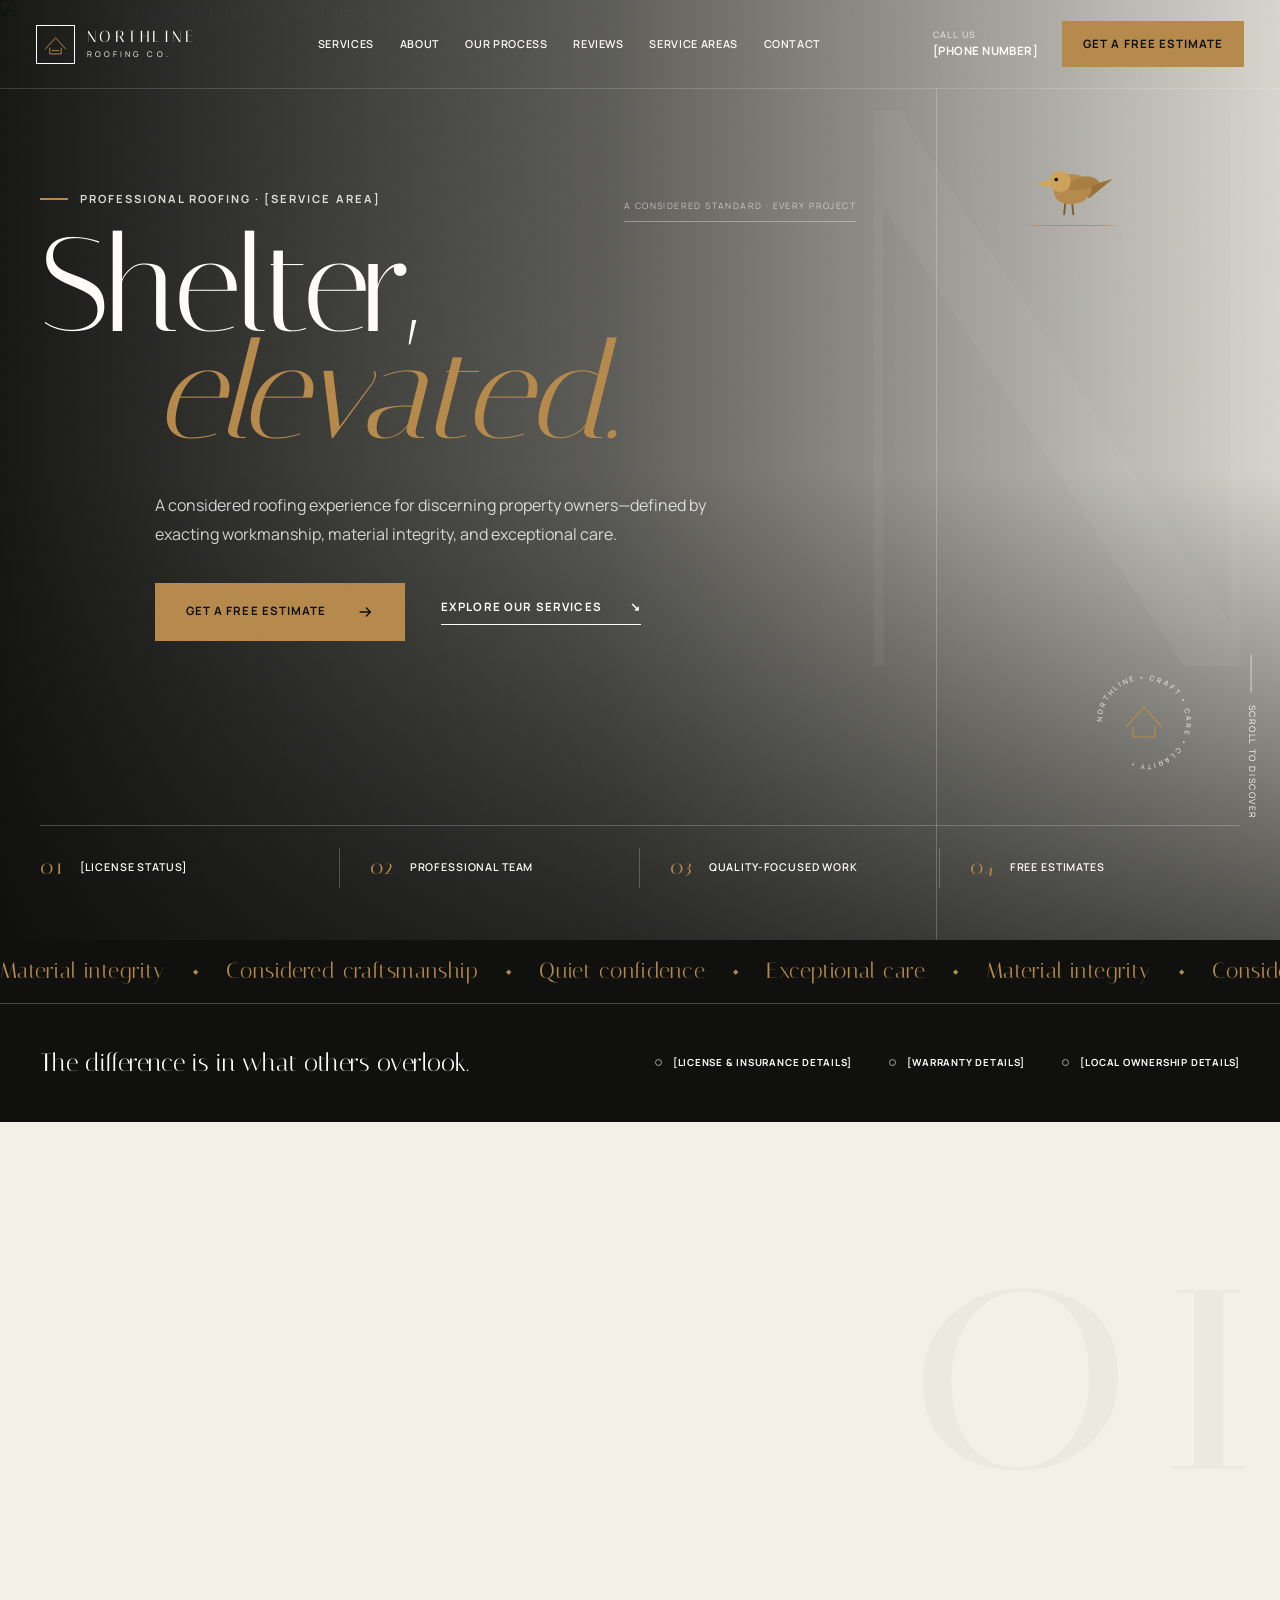
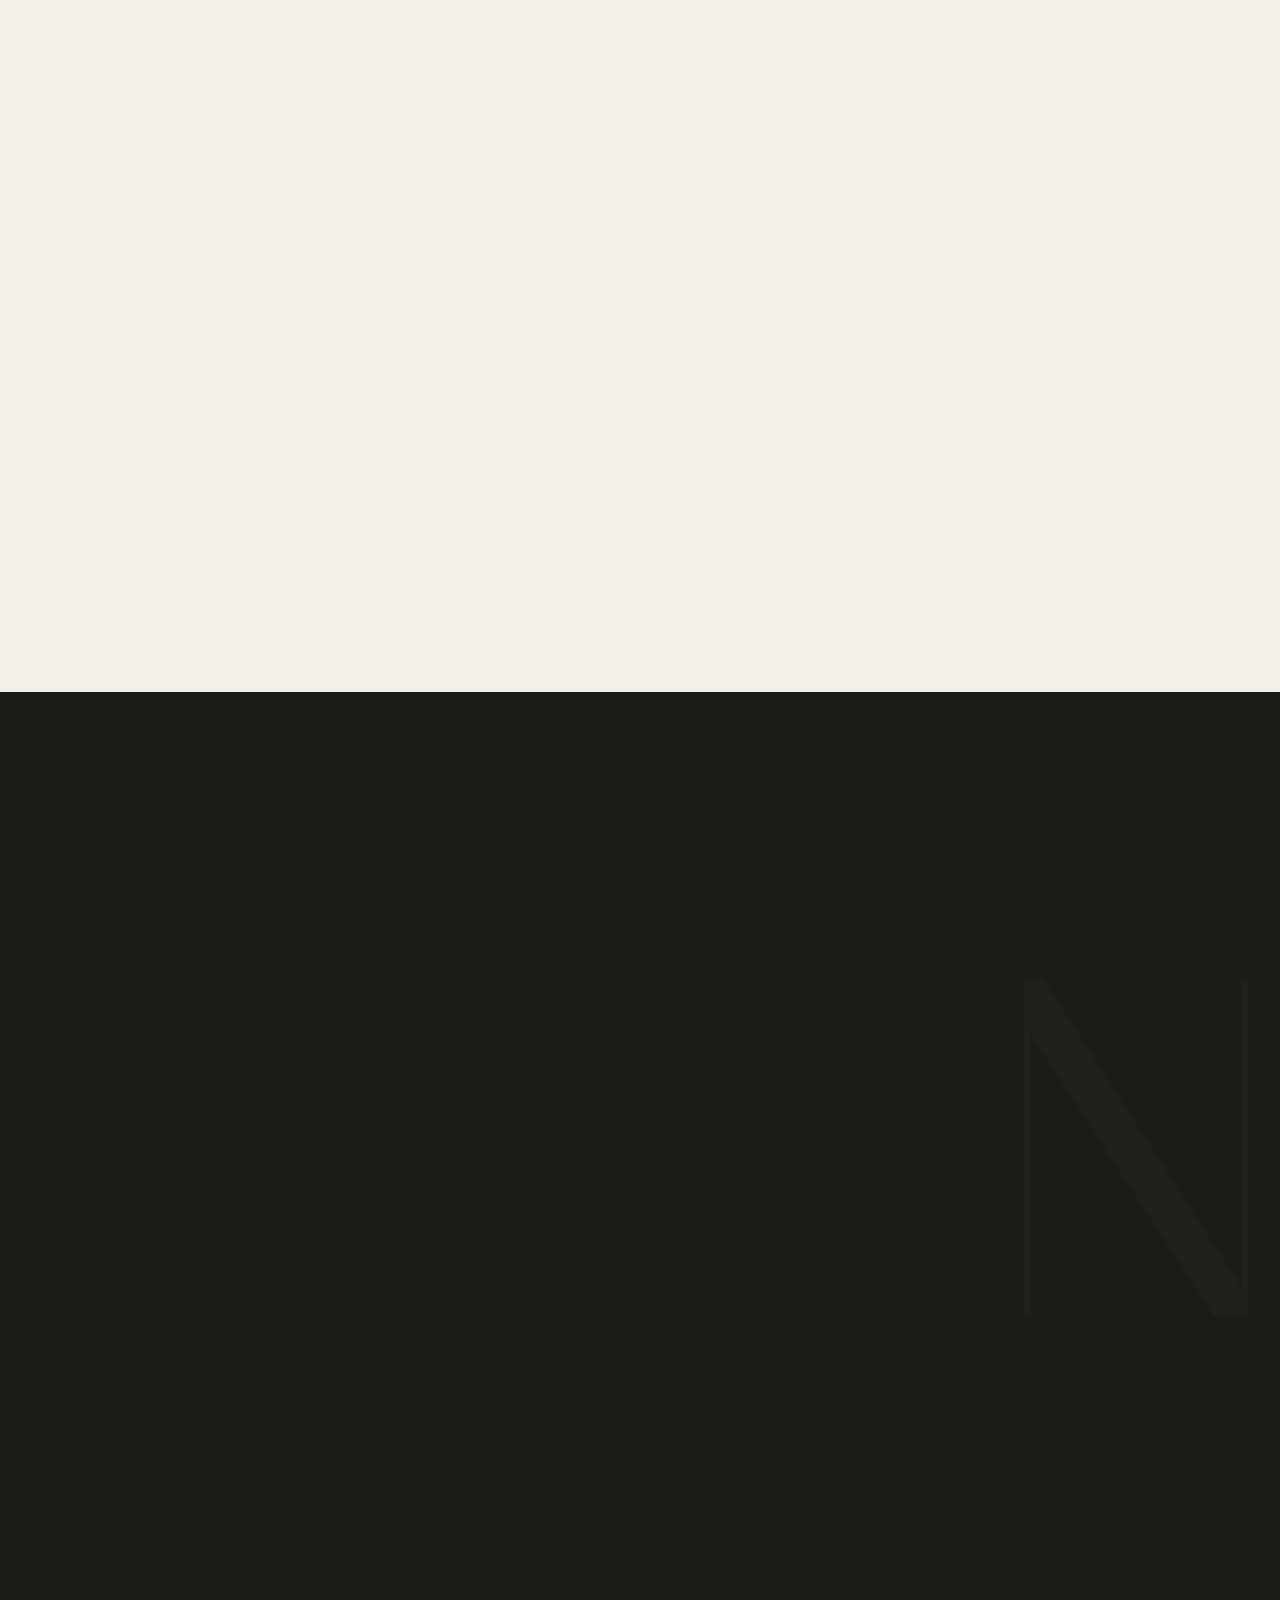
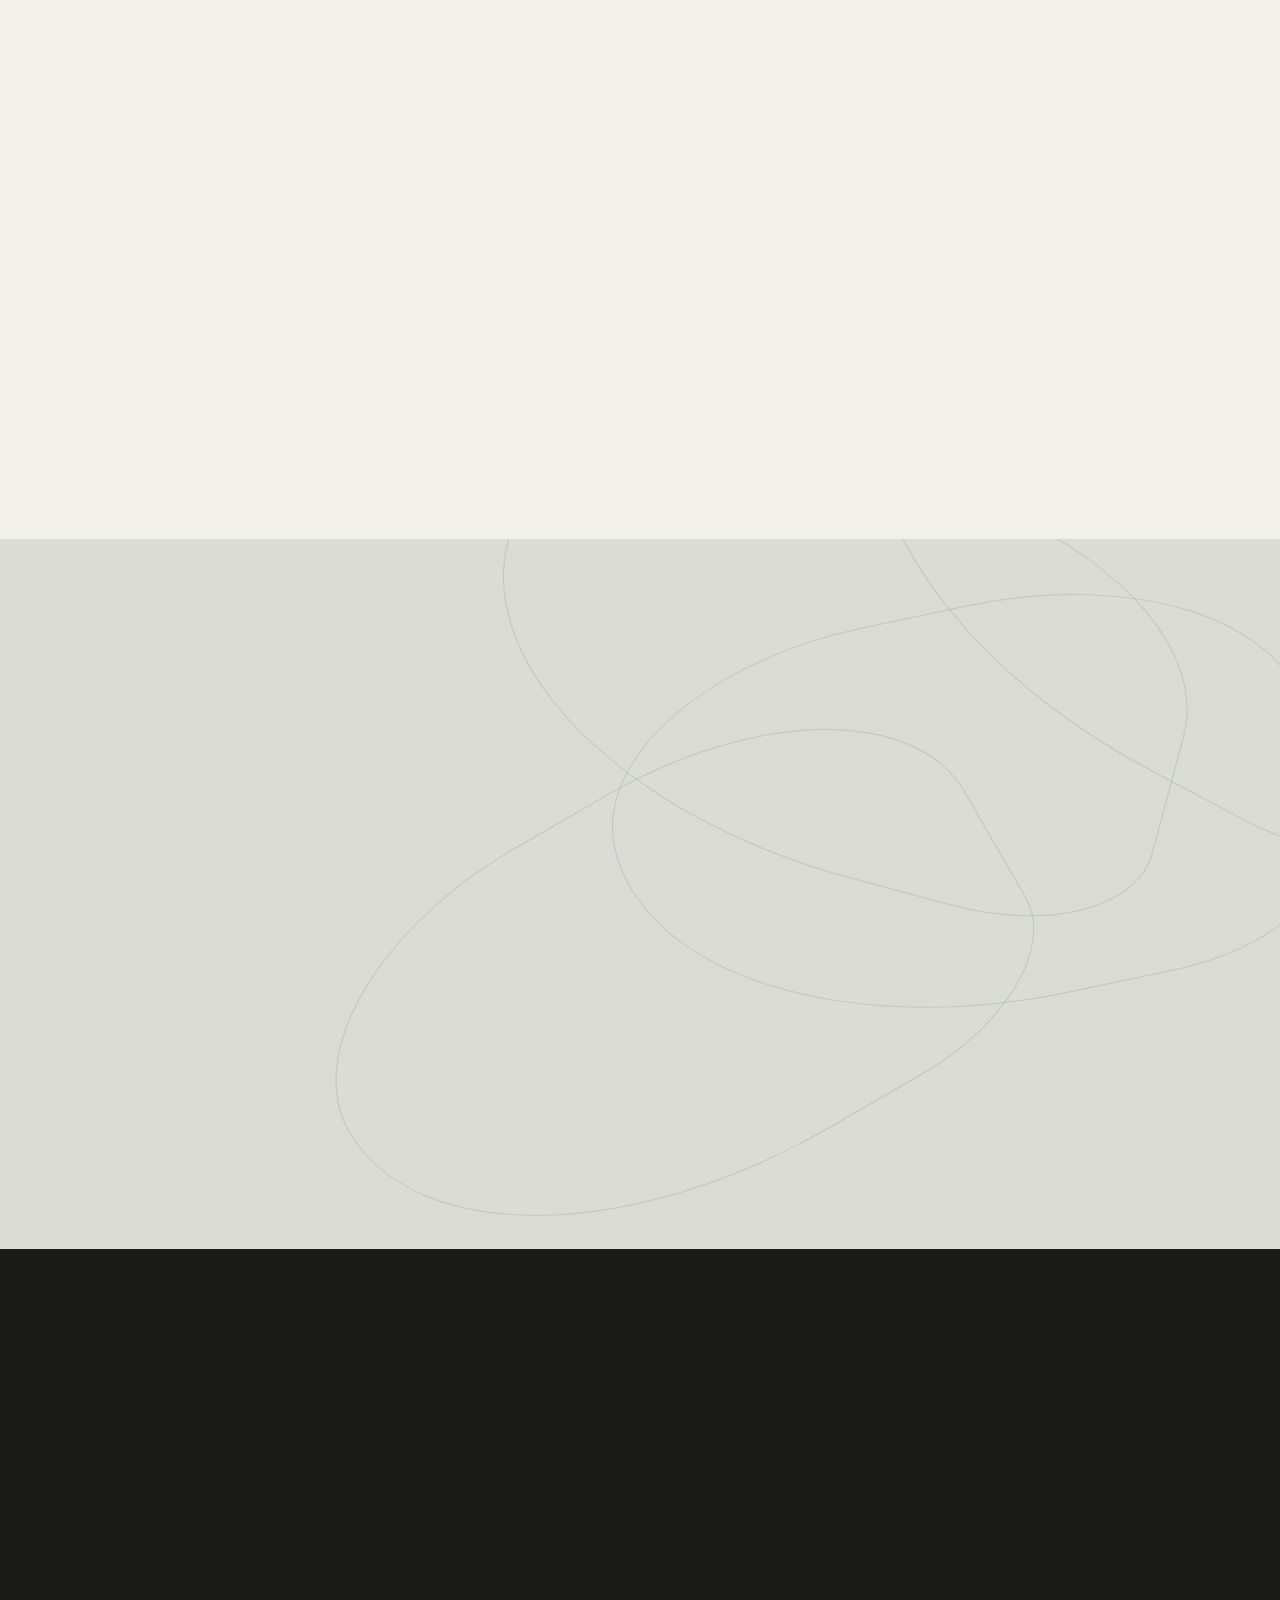
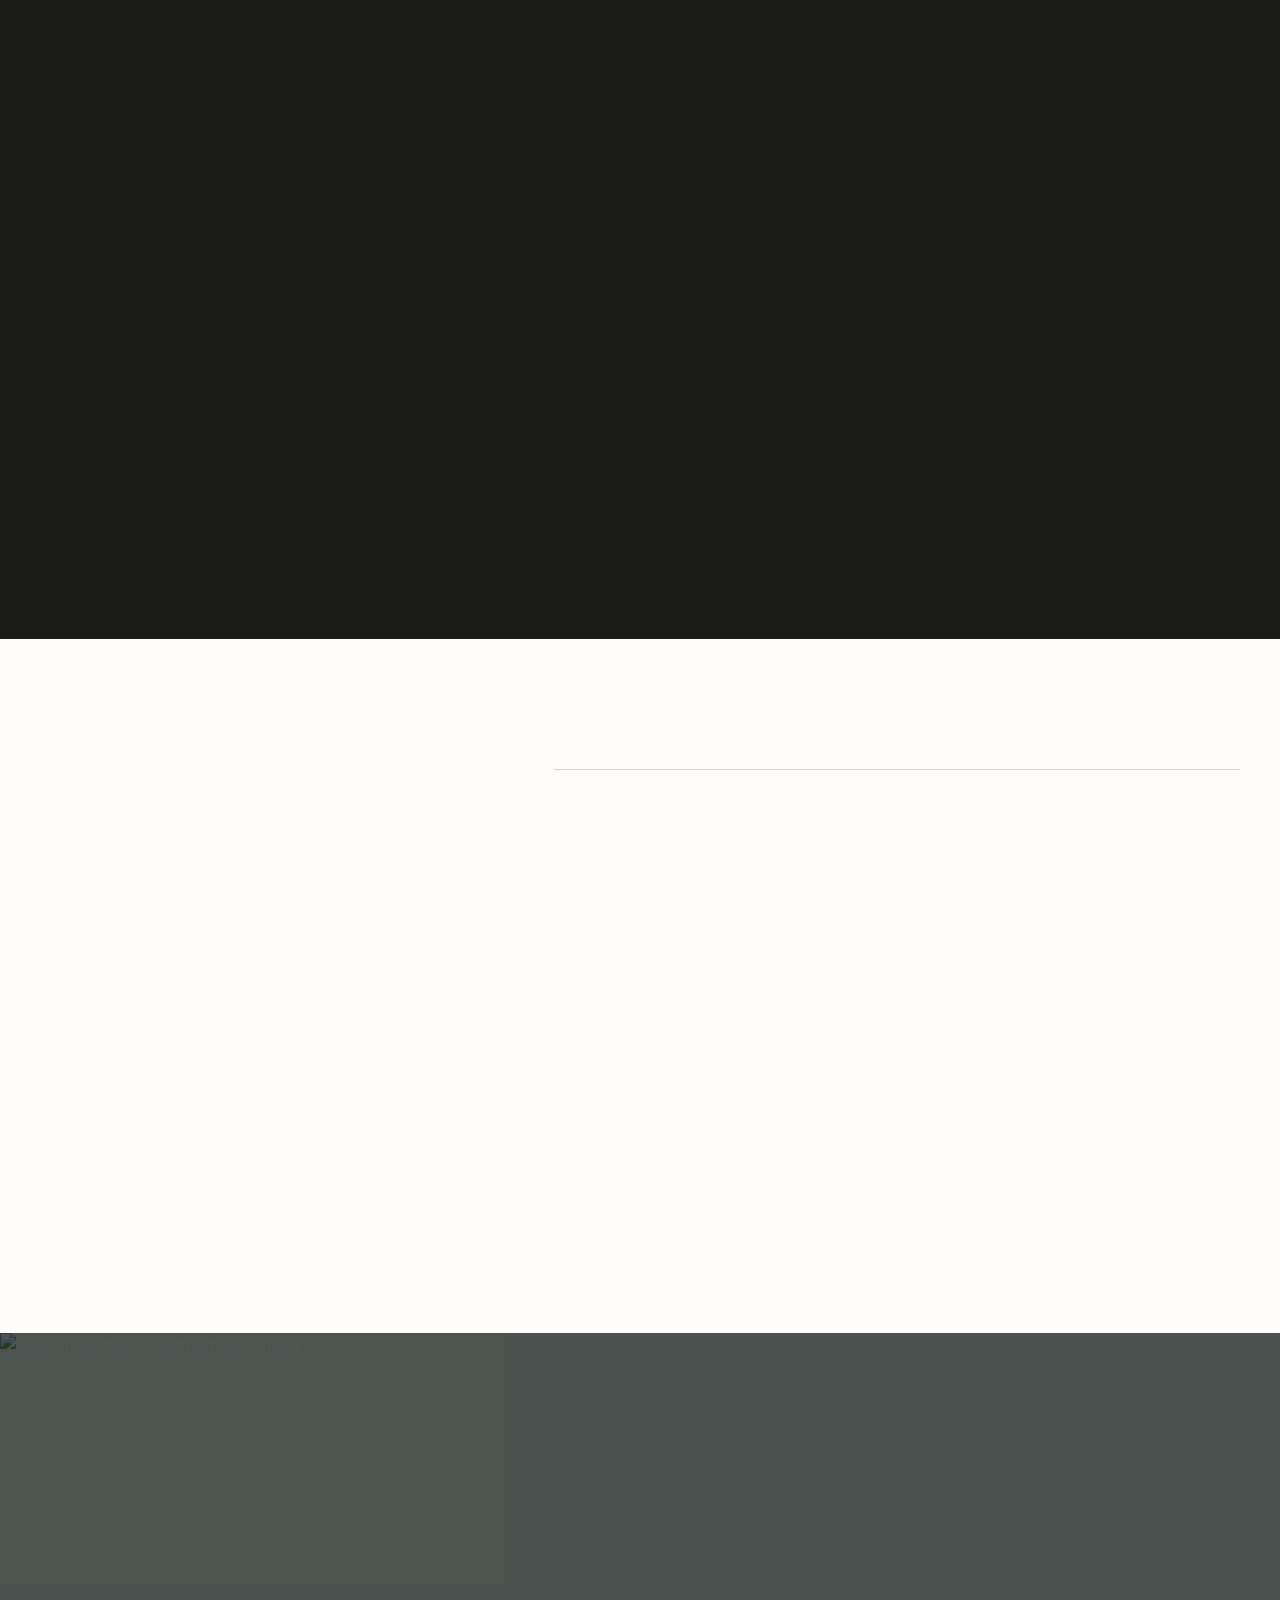
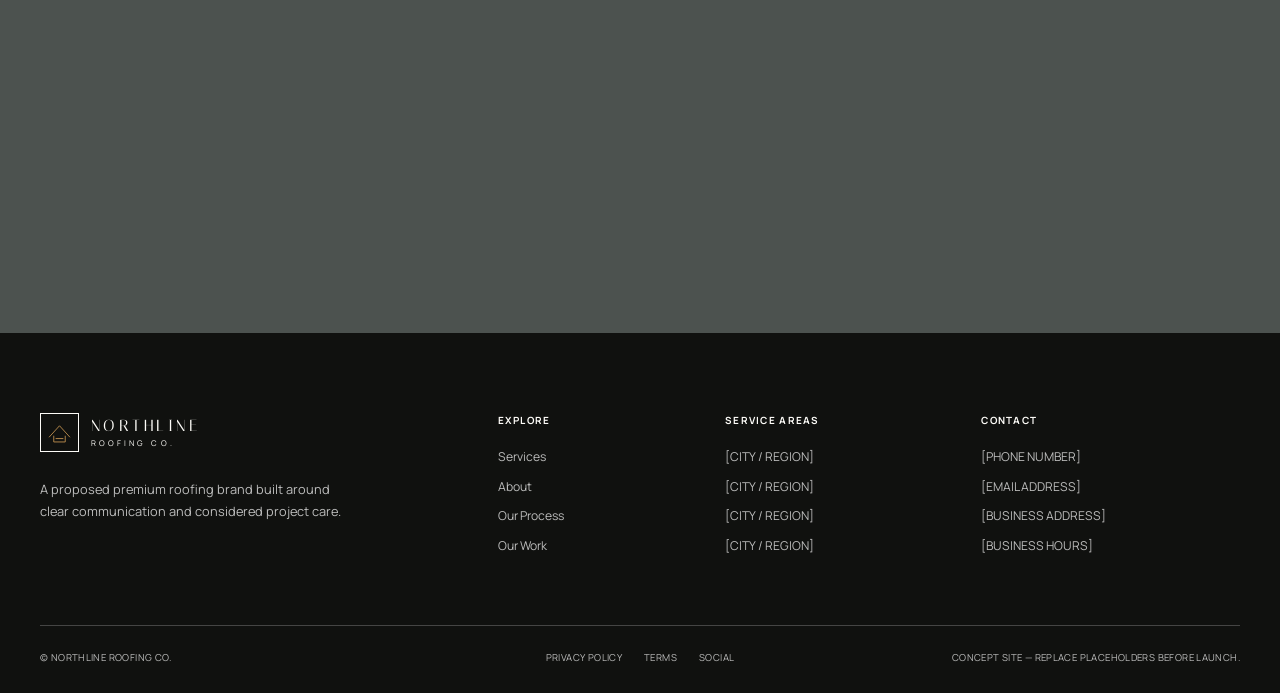
==== index.html @ ee8e44e2 "Merge 481f838de64b8a28ca5cdd64b75d65dbe5cd2b8c into 5906be6816cb84ddf63f8d7e7a82a9775ca21c2d" ====
<!doctype html>
<html lang="en">
  <head>
    <meta charset="UTF-8" />
    <meta name="viewport" content="width=device-width, initial-scale=1.0" />
    <meta
      name="description"
      content="Northline Roofing Co. — a premium roofing website concept built around clarity, trust, and an easy estimate request."
    />
    <meta name="theme-color" content="#11201f" />
    <title>Northline Roofing Co. | Roofing, Done With Purpose.</title>
    <link rel="preconnect" href="https://fonts.googleapis.com" />
    <link rel="preconnect" href="https://fonts.gstatic.com" crossorigin />
    <link
      href="https://fonts.googleapis.com/css2?family=Italiana&family=Manrope:wght@400;500;600;700&display=swap"
      rel="stylesheet"
    />
    <link rel="stylesheet" href="styles.css" />
    <script src="script.js" defer></script>
  </head>
  <body>
    <a class="skip-link" href="#main">Skip to content</a>

    <header class="site-header" data-header>
      <div class="header-inner">
        <a class="brand" href="#top" aria-label="Northline Roofing Co. home">
          <span class="brand-mark" aria-hidden="true">
            <svg viewBox="0 0 40 40" role="img">
              <path d="M5 26.5 20 10l15 16.5M11.5 25.5V34h17v-8.5" />
              <path d="M15 29h10" />
            </svg>
          </span>
          <span class="brand-copy">
            <strong>NORTHLINE</strong>
            <span>ROOFING CO.</span>
          </span>
        </a>

        <nav class="desktop-nav" aria-label="Primary navigation">
          <a href="#services">Services</a>
          <a href="#about">About</a>
          <a href="#process">Our Process</a>
          <a href="#reviews">Reviews</a>
          <a href="#areas">Service Areas</a>
          <a href="#contact">Contact</a>
        </nav>

        <div class="header-actions">
          <a class="phone-link" href="tel:0000000000">
            <span>Call us</span>
            [PHONE NUMBER]
          </a>
          <a class="button button-accent header-cta" href="#estimate">Get a Free Estimate</a>
          <button
            class="menu-toggle"
            type="button"
            aria-expanded="false"
            aria-controls="mobile-menu"
            aria-label="Open navigation menu"
            data-menu-toggle
          >
            <span></span><span></span>
          </button>
        </div>
      </div>

      <nav class="mobile-menu" id="mobile-menu" aria-label="Mobile navigation" data-mobile-menu>
        <a href="#services">Services</a>
        <a href="#about">About</a>
        <a href="#process">Our Process</a>
        <a href="#reviews">Reviews</a>
        <a href="#areas">Service Areas</a>
        <a href="#contact">Contact</a>
        <a class="mobile-phone" href="tel:0000000000">Call [PHONE NUMBER]</a>
      </nav>
    </header>

    <main id="main">
      <section class="hero" id="top" aria-labelledby="hero-title">
        <img
          class="hero-image"
          src="https://images.unsplash.com/photo-1632759145351-1d592919f522?auto=format&fit=crop&w=2200&q=88"
          alt="Roofing professional working on a residential roof"
          fetchpriority="high"
        />
        <div class="hero-scrim"></div>
        <div class="hero-rule" aria-hidden="true"></div>
        <div class="hero-monogram" aria-hidden="true">N</div>
        <div class="hero-content container">
          <div class="hero-kicker">
            <p class="eyebrow eyebrow-light">Professional roofing · [Service Area]</p>
            <span>A considered standard · Every project</span>
          </div>
          <h1 id="hero-title">Shelter,<br /><em>elevated.</em></h1>
          <p class="hero-lede">
            A considered roofing experience for discerning property owners—defined by exacting
            workmanship, material integrity, and exceptional care.
          </p>
          <div class="hero-actions">
            <a class="button button-accent" href="#estimate">
              Get a Free Estimate
              <svg viewBox="0 0 20 20" aria-hidden="true">
                <path d="M4 10h12M11 5l5 5-5 5" />
              </svg>
            </a>
            <a class="text-link text-link-light" href="#services">
              Explore Our Services
              <span aria-hidden="true">↘</span>
            </a>
          </div>
          <div class="hero-seal" aria-hidden="true">
            <svg viewBox="0 0 120 120">
              <defs>
                <path
                  id="seal-path"
                  d="M60,60 m-42,0 a42,42 0 1,1 84,0 a42,42 0 1,1 -84,0"
                />
              </defs>
              <text>
                <textPath href="#seal-path">NORTHLINE • CRAFT • CARE • CLARITY • </textPath>
              </text>
              <path class="seal-mark" d="M42 65 60 45l18 20M49 64v11h22V64" />
            </svg>
          </div>
          <ul class="hero-trust" aria-label="Company trust indicators">
            <li><span>01</span> [LICENSE STATUS]</li>
            <li><span>02</span> Professional Team</li>
            <li><span>03</span> Quality-Focused Work</li>
            <li><span>04</span> Free Estimates</li>
          </ul>
        </div>
        <div class="hero-bird" aria-hidden="true">
          <span class="hero-bird-perch"></span>
          <div class="hero-bird-flight">
            <div class="hero-bird-song">
              <span>&#9834;</span>
              <span>&#9835;</span>
              <span>&#9834;</span>
            </div>
            <svg class="hero-bird-svg" viewBox="0 0 64 52" role="presentation" focusable="false">
              <g class="hero-bird-legs">
                <path d="M27 39 L26 49" />
                <path d="M32 39 L33 49" />
              </g>
              <path class="hero-bird-tail" d="M39 29 L63 22 L45 37 Z" />
              <path class="hero-bird-torso" d="M18 31 C17 20 30 15 42 21 C51 25 47 40 34 41 C24 42 19 39 18 31 Z" />
              <g class="hero-bird-wing">
                <path d="M29 26 C39 19 50 21 53 27 C46 31 36 33 29 30 Z" />
              </g>
              <g class="hero-bird-head">
                <circle class="hero-bird-skull" cx="23" cy="24" r="8" />
                <path class="hero-bird-beak" d="M15 23 L4 25.5 L15 28 Z" />
                <circle class="hero-bird-eye" cx="20" cy="22.5" r="1.4" />
              </g>
            </svg>
          </div>
        </div>
        <div class="hero-scroll" aria-hidden="true">
          <span></span>
          SCROLL TO DISCOVER
        </div>
      </section>

      <section class="trust-bar" aria-label="Company credentials">
        <div class="trust-marquee" aria-hidden="true">
          <div>
            <span>Material integrity</span><i>◆</i><span>Considered craftsmanship</span><i>◆</i
            ><span>Quiet confidence</span><i>◆</i><span>Exceptional care</span><i>◆</i
            ><span>Material integrity</span><i>◆</i><span>Considered craftsmanship</span><i>◆</i
            ><span>Quiet confidence</span><i>◆</i><span>Exceptional care</span><i>◆</i>
          </div>
        </div>
        <div class="trust-bar-inner container">
          <p>The difference is in what others overlook.</p>
          <div class="trust-items">
            <span><i></i>[LICENSE &amp; INSURANCE DETAILS]</span>
            <span><i></i>[WARRANTY DETAILS]</span>
            <span><i></i>[LOCAL OWNERSHIP DETAILS]</span>
          </div>
        </div>
      </section>

      <section class="section services" id="services" aria-labelledby="services-title">
        <div class="container">
          <div class="section-heading reveal">
            <div>
              <p class="eyebrow">Our services</p>
              <h2 id="services-title">One standard.<br /><em>Every detail.</em></h2>
            </div>
            <p>
              Every property deserves a solution shaped around its condition, architecture, and
              long-term needs. Confirm the client’s service list before publishing.
            </p>
          </div>

          <div class="service-grid">
            <article class="service-card service-card-large reveal">
              <img
                src="https://images.unsplash.com/photo-1504307651254-35680f356dfd?auto=format&fit=crop&w=1400&q=85"
                alt="Construction professional working on a residential project"
                loading="lazy"
              />
              <div class="card-scrim"></div>
              <div class="service-card-content">
                <span>01</span>
                <div>
                  <h3>[PRIMARY ROOFING SERVICE]</h3>
                  <p>Add the client-approved service description here.</p>
                </div>
                <a href="#estimate" aria-label="Learn more about primary roofing service">↗</a>
              </div>
            </article>

            <article class="service-card reveal">
              <img
                src="https://images.unsplash.com/photo-1513694203232-719a280e022f?auto=format&fit=crop&w=1200&q=85"
                alt="Detailed roofline of a well-maintained home"
                loading="lazy"
              />
              <div class="card-scrim"></div>
              <div class="service-card-content">
                <span>02</span>
                <div>
                  <h3>[SECONDARY SERVICE]</h3>
                  <p>Add the client-approved service description here.</p>
                </div>
                <a href="#estimate" aria-label="Learn more about secondary roofing service">↗</a>
              </div>
            </article>

            <article class="service-card reveal">
              <img
                src="https://images.unsplash.com/photo-1600585154340-be6161a56a0c?auto=format&fit=crop&w=1200&q=85"
                alt="Contemporary home exterior with a clean roofline"
                loading="lazy"
              />
              <div class="card-scrim"></div>
              <div class="service-card-content">
                <span>03</span>
                <div>
                  <h3>[ADDITIONAL SERVICE]</h3>
                  <p>Add the client-approved service description here.</p>
                </div>
                <a href="#estimate" aria-label="Learn more about additional roofing service">↗</a>
              </div>
            </article>
          </div>
        </div>
      </section>

      <section class="section expertise" id="about" aria-labelledby="expertise-title">
        <div class="expertise-image-wrap reveal">
          <img
            src="https://images.unsplash.com/photo-1503387762-592deb58ef4e?auto=format&fit=crop&w=1600&q=88"
            alt="Construction professional reviewing plans on site"
            loading="lazy"
          />
          <div class="image-note">
            <span>YOUR PROPERTY</span>
            <strong>Protected with intention.</strong>
          </div>
        </div>
        <div class="expertise-copy reveal">
          <p class="eyebrow eyebrow-accent">Our expertise</p>
          <h2 id="expertise-title">A roof is more than a surface. It’s peace of mind.</h2>
          <p class="large-copy">
            [FEATURED SERVICE EXPLANATION — describe the client’s approach, recommended materials,
            and the property types they serve.]
          </p>
          <ul class="check-list">
            <li><span>01</span>[CLIENT-APPROVED BENEFIT]</li>
            <li><span>02</span>[CLIENT-APPROVED BENEFIT]</li>
            <li><span>03</span>[CLIENT-APPROVED BENEFIT]</li>
          </ul>
          <a class="button button-light" href="#estimate">Request an Estimate</a>
        </div>
      </section>

      <section class="section why-us" aria-labelledby="why-title">
        <div class="container">
          <div class="why-intro reveal">
            <p class="eyebrow">The Northline standard</p>
            <h2 id="why-title">Why homeowners choose a more considered approach.</h2>
          </div>
          <div class="why-layout">
            <div class="why-image reveal">
              <img
                src="https://images.unsplash.com/photo-1541971875076-8f970d573be6?auto=format&fit=crop&w=1300&q=85"
                alt="Close-up of professional construction craftsmanship"
                loading="lazy"
              />
              <p>Good work starts with clear expectations.</p>
            </div>
            <div class="why-list">
              <article class="why-item reveal">
                <span>01</span>
                <div>
                  <h3>[DIFFERENTIATOR]</h3>
                  <p>Add a factual explanation supported by the client’s process.</p>
                </div>
              </article>
              <article class="why-item reveal">
                <span>02</span>
                <div>
                  <h3>[DIFFERENTIATOR]</h3>
                  <p>Add a factual explanation supported by the client’s process.</p>
                </div>
              </article>
              <article class="why-item reveal">
                <span>03</span>
                <div>
                  <h3>[DIFFERENTIATOR]</h3>
                  <p>Add a factual explanation supported by the client’s process.</p>
                </div>
              </article>
              <article class="why-item reveal">
                <span>04</span>
                <div>
                  <h3>[DIFFERENTIATOR]</h3>
                  <p>Add a factual explanation supported by the client’s process.</p>
                </div>
              </article>
            </div>
          </div>
        </div>
      </section>

      <section class="section projects" id="work" aria-labelledby="projects-title">
        <div class="container">
          <div class="section-heading project-heading reveal">
            <div>
              <p class="eyebrow eyebrow-light">Selected work</p>
              <h2 id="projects-title">Built to protect.<br /><em>Finished to belong.</em></h2>
            </div>
            <a class="text-link text-link-light" href="#estimate">View Our Work <span>↗</span></a>
          </div>
          <div class="project-grid">
            <figure class="project project-tall reveal">
              <img
                src="https://images.unsplash.com/photo-1600047509807-ba8f99d2cdde?auto=format&fit=crop&w=1200&q=88"
                alt="Completed residential roofing project"
                loading="lazy"
              />
              <figcaption><span>[PROJECT TYPE]</span><strong>[PROJECT LOCATION]</strong></figcaption>
            </figure>
            <figure class="project reveal">
              <img
                src="https://images.unsplash.com/photo-1564013799919-ab600027ffc6?auto=format&fit=crop&w=1200&q=88"
                alt="Home with a professionally finished roof"
                loading="lazy"
              />
              <figcaption><span>[PROJECT TYPE]</span><strong>[PROJECT LOCATION]</strong></figcaption>
            </figure>
            <figure class="project reveal">
              <img
                src="https://images.unsplash.com/photo-1600566753190-17f0baa2a6c3?auto=format&fit=crop&w=1200&q=88"
                alt="Architectural detail of a modern house exterior"
                loading="lazy"
              />
              <figcaption><span>[PROJECT TYPE]</span><strong>[PROJECT LOCATION]</strong></figcaption>
            </figure>
          </div>
        </div>
      </section>

      <section class="section process" id="process" aria-labelledby="process-title">
        <div class="container">
          <div class="process-intro reveal">
            <p class="eyebrow">A clear path forward</p>
            <h2 id="process-title">From first conversation<br />to final walkthrough.</h2>
            <p>
              This sample process should be updated to match the client’s actual workflow before
              launch.
            </p>
          </div>
          <ol class="process-steps">
            <li class="reveal">
              <span>01</span>
              <div><h3>Schedule a consultation</h3><p>Tell us about your property and project.</p></div>
            </li>
            <li class="reveal">
              <span>02</span>
              <div><h3>Receive your assessment</h3><p>Review the condition, needs, and options.</p></div>
            </li>
            <li class="reveal">
              <span>03</span>
              <div><h3>Review your proposal</h3><p>Understand the recommended scope and next steps.</p></div>
            </li>
            <li class="reveal">
              <span>04</span>
              <div><h3>Complete your project</h3><p>Move forward with a clearly defined plan.</p></div>
            </li>
          </ol>
        </div>
      </section>

      <section class="section reviews" id="reviews" aria-labelledby="reviews-title">
        <div class="container">
          <div class="review-shell reveal">
            <div class="review-meta">
              <p class="eyebrow eyebrow-accent">Client perspective</p>
              <h2 id="reviews-title">The experience matters just as much as the result.</h2>
              <div class="review-controls" aria-hidden="true">
                <button type="button" disabled>←</button><button type="button" disabled>→</button>
              </div>
            </div>
            <blockquote>
              <span class="quote-mark">“</span>
              <p>[INSERT AN APPROVED CUSTOMER TESTIMONIAL HERE. DO NOT PUBLISH A FABRICATED REVIEW.]</p>
              <footer>
                <strong>[CUSTOMER NAME]</strong>
                <span>[LOCATION / PROJECT TYPE]</span>
              </footer>
            </blockquote>
          </div>
        </div>
      </section>

      <section class="section service-area" id="areas" aria-labelledby="areas-title">
        <div class="map-lines" aria-hidden="true">
          <span></span><span></span><span></span><span></span>
        </div>
        <div class="container area-layout">
          <div class="reveal">
            <p class="eyebrow">Close to home</p>
            <h2 id="areas-title">Serving<br />[SERVICE AREA].</h2>
            <p>
              Add the client-approved cities, counties, or regions here. Locations are intentionally
              omitted until confirmed.
            </p>
            <a class="text-link" href="#estimate">Check your address <span>→</span></a>
          </div>
          <div class="area-marker reveal" aria-hidden="true">
            <span class="pulse"></span>
            <svg viewBox="0 0 80 80">
              <path d="M40 70s22-21 22-39A22 22 0 1 0 18 31c0 18 22 39 22 39Z" />
              <circle cx="40" cy="31" r="8" />
            </svg>
            <strong>YOUR HOME</strong>
          </div>
        </div>
      </section>

      <section class="section estimate" id="estimate" aria-labelledby="estimate-title">
        <div class="container estimate-layout">
          <div class="estimate-copy reveal">
            <p class="eyebrow eyebrow-light">Start a conversation</p>
            <h2 id="estimate-title">Let’s get your<br />project started.</h2>
            <p>
              Share a few details about your property. A member of the team will follow up to discuss
              your project and next steps.
            </p>
            <div class="estimate-contact">
              <span>Prefer to talk?</span>
              <a href="tel:0000000000">[PHONE NUMBER]</a>
            </div>
          </div>
          <form class="estimate-form reveal" data-estimate-form>
            <div class="form-grid">
              <label>
                <span>Name</span>
                <input type="text" name="name" autocomplete="name" placeholder="Your full name" required />
              </label>
              <label>
                <span>Phone</span>
                <input type="tel" name="phone" autocomplete="tel" placeholder="(000) 000-0000" required />
              </label>
              <label>
                <span>Email</span>
                <input type="email" name="email" autocomplete="email" placeholder="you@example.com" required />
              </label>
              <label>
                <span>Property address</span>
                <input type="text" name="address" autocomplete="street-address" placeholder="Street address" required />
              </label>
              <label class="form-full">
                <span>Service needed</span>
                <select name="service" required>
                  <option value="">Choose a service</option>
                  <option>Roofing project</option>
                  <option>Inspection or assessment</option>
                  <option>Other / not sure</option>
                </select>
              </label>
              <label class="form-full">
                <span>Project details</span>
                <textarea name="details" rows="4" placeholder="Tell us what’s happening and how we can help."></textarea>
              </label>
            </div>
            <button class="button button-accent form-submit" type="submit">
              Request My Free Estimate
              <span aria-hidden="true">→</span>
            </button>
            <p class="form-note">By submitting, you agree to be contacted about your request.</p>
            <p class="form-status" role="status" aria-live="polite" data-form-status></p>
          </form>
        </div>
      </section>

      <section class="section faq" aria-labelledby="faq-title">
        <div class="container faq-layout">
          <div class="faq-intro reveal">
            <p class="eyebrow">Questions, answered</p>
            <h2 id="faq-title">Before we begin.</h2>
            <p>Replace the placeholder responses with client-approved answers before publishing.</p>
          </div>
          <div class="accordion" data-accordion>
            <article class="faq-item reveal">
              <h3>
                <button type="button" aria-expanded="true">
                  Do you provide free estimates?<span aria-hidden="true"></span>
                </button>
              </h3>
              <div class="faq-answer"><p>[CONFIRM THE CLIENT’S ESTIMATE POLICY.]</p></div>
            </article>
            <article class="faq-item reveal">
              <h3>
                <button type="button" aria-expanded="false">
                  What areas do you serve?<span aria-hidden="true"></span>
                </button>
              </h3>
              <div class="faq-answer" hidden><p>[INSERT CLIENT-APPROVED SERVICE AREAS.]</p></div>
            </article>
            <article class="faq-item reveal">
              <h3>
                <button type="button" aria-expanded="false">
                  Are you licensed and insured?<span aria-hidden="true"></span>
                </button>
              </h3>
              <div class="faq-answer" hidden><p>[INSERT VERIFIED LICENSE AND INSURANCE DETAILS.]</p></div>
            </article>
            <article class="faq-item reveal">
              <h3>
                <button type="button" aria-expanded="false">
                  What warranties are available?<span aria-hidden="true"></span>
                </button>
              </h3>
              <div class="faq-answer" hidden><p>[INSERT CLIENT-APPROVED WARRANTY DETAILS.]</p></div>
            </article>
          </div>
        </div>
      </section>

      <section class="final-cta" id="contact" aria-labelledby="final-title">
        <img
          src="https://images.unsplash.com/photo-1570129477492-45c003edd2be?auto=format&fit=crop&w=2200&q=88"
          alt="Beautifully maintained home at sunset"
          loading="lazy"
        />
        <div class="final-cta-scrim"></div>
        <div class="container final-cta-content reveal">
          <p class="eyebrow eyebrow-light">Your next step</p>
          <h2 id="final-title">Ready to get started?</h2>
          <p>Let’s talk about your property, your priorities, and the right path forward.</p>
          <div>
            <a class="button button-accent" href="#estimate">Get a Free Estimate</a>
            <a class="button button-outline" href="tel:0000000000">Call [PHONE NUMBER]</a>
          </div>
        </div>
      </section>
    </main>

    <footer class="site-footer">
      <div class="container">
        <div class="footer-main">
          <div class="footer-brand">
            <a class="brand brand-light" href="#top" aria-label="Northline Roofing Co. home">
              <span class="brand-mark" aria-hidden="true">
                <svg viewBox="0 0 40 40"><path d="M5 26.5 20 10l15 16.5M11.5 25.5V34h17v-8.5" /><path d="M15 29h10" /></svg>
              </span>
              <span class="brand-copy"><strong>NORTHLINE</strong><span>ROOFING CO.</span></span>
            </a>
            <p>
              A proposed premium roofing brand built around clear communication and considered
              project care.
            </p>
          </div>
          <div class="footer-column">
            <h3>Explore</h3>
            <a href="#services">Services</a><a href="#about">About</a><a href="#process">Our Process</a
            ><a href="#work">Our Work</a>
          </div>
          <div class="footer-column">
            <h3>Service areas</h3>
            <span>[CITY / REGION]</span><span>[CITY / REGION]</span><span>[CITY / REGION]</span
            ><span>[CITY / REGION]</span>
          </div>
          <div class="footer-column footer-contact">
            <h3>Contact</h3>
            <a href="tel:0000000000">[PHONE NUMBER]</a>
            <a href="mailto:hello@example.com">[EMAIL ADDRESS]</a>
            <span>[BUSINESS ADDRESS]</span>
            <span>[BUSINESS HOURS]</span>
          </div>
        </div>
        <div class="footer-bottom">
          <p>© <span data-year></span> Northline Roofing Co.</p>
          <div><a href="#">Privacy Policy</a><a href="#">Terms</a><a href="#">Social</a></div>
          <p class="concept-note">Concept site — replace placeholders before launch.</p>
        </div>
      </div>
    </footer>

    <a class="mobile-estimate-bar" href="#estimate">
      Get a Free Estimate
      <span aria-hidden="true">→</span>
    </a>
  </body>
</html>
---- styles.css ----
:root {
  --ink: #1b1b18;
  --ink-deep: #10110f;
  --paper: #f3f0e8;
  --paper-warm: #e8e1d4;
  --white: #fdfcf8;
  --accent: #b68a4c;
  --accent-dark: #8c6532;
  --sage: #969c92;
  --line: rgba(20, 32, 31, 0.16);
  --line-light: rgba(255, 255, 255, 0.22);
  --serif: "Italiana", "Times New Roman", serif;
  --sans: "Manrope", Arial, sans-serif;
  --container: min(1280px, calc(100vw - 80px));
  --header-height: 88px;
}

* {
  box-sizing: border-box;
}

html {
  scroll-behavior: smooth;
  scroll-padding-top: var(--header-height);
}

body {
  margin: 0;
  background: var(--paper);
  color: var(--ink);
  font-family: var(--sans);
  font-size: 16px;
  line-height: 1.6;
  -webkit-font-smoothing: antialiased;
}

body::before {
  background-image: url("data:image/svg+xml,%3Csvg viewBox='0 0 180 180' xmlns='http://www.w3.org/2000/svg'%3E%3Cfilter id='n'%3E%3CfeTurbulence type='fractalNoise' baseFrequency='.9' numOctaves='3' stitchTiles='stitch'/%3E%3C/filter%3E%3Crect width='100%25' height='100%25' filter='url(%23n)' opacity='.32'/%3E%3C/svg%3E");
  content: "";
  inset: 0;
  opacity: 0.025;
  pointer-events: none;
  position: fixed;
  z-index: 999;
}

body.menu-open {
  overflow: hidden;
}

img {
  display: block;
  width: 100%;
}

a {
  color: inherit;
  text-decoration: none;
}

button,
input,
select,
textarea {
  color: inherit;
  font: inherit;
}

button,
a {
  -webkit-tap-highlight-color: transparent;
}

:focus-visible {
  outline: 3px solid var(--accent);
  outline-offset: 4px;
}

.skip-link {
  background: var(--white);
  left: 16px;
  padding: 10px 16px;
  position: fixed;
  top: -80px;
  z-index: 1000;
}

.skip-link:focus {
  top: 12px;
}

.container {
  margin-inline: auto;
  width: var(--container);
}

.section {
  padding: 130px 0;
}

.eyebrow {
  align-items: center;
  display: flex;
  font-size: 0.7rem;
  font-weight: 700;
  gap: 12px;
  letter-spacing: 0.18em;
  margin: 0 0 24px;
  text-transform: uppercase;
}

.eyebrow::before {
  background: var(--accent);
  content: "";
  height: 2px;
  width: 28px;
}

.eyebrow-light {
  color: rgba(255, 255, 255, 0.82);
}

.eyebrow-accent {
  color: var(--accent);
}

h1,
h2,
h3,
p {
  margin-top: 0;
}

h1,
h2 {
  font-family: var(--serif);
  font-weight: 400;
  letter-spacing: -0.025em;
  line-height: 0.94;
}

h2 {
  font-size: clamp(3rem, 5vw, 5.4rem);
}

h2 em {
  font-weight: 400;
}

.button {
  align-items: center;
  border: 1px solid transparent;
  display: inline-flex;
  font-size: 0.72rem;
  font-weight: 700;
  gap: 30px;
  justify-content: center;
  letter-spacing: 0.09em;
  min-height: 58px;
  padding: 0 30px;
  position: relative;
  text-transform: uppercase;
  transition:
    background-color 180ms ease,
    border-color 180ms ease,
    color 180ms ease,
    transform 180ms ease;
}

.button:hover {
  transform: translateY(-2px);
}

.button svg {
  fill: none;
  height: 18px;
  stroke: currentColor;
  stroke-width: 1.5;
  width: 18px;
}

.button-accent {
  background: var(--accent);
  color: var(--ink-deep);
}

.button-accent:hover {
  background: #caa66d;
}

.button-light {
  background: var(--white);
  color: var(--ink);
}

.button-light:hover {
  background: var(--paper-warm);
}

.button-outline {
  border-color: rgba(255, 255, 255, 0.62);
  color: var(--white);
}

.button-outline:hover {
  background: var(--white);
  color: var(--ink);
}

.text-link {
  align-items: center;
  border-bottom: 1px solid currentColor;
  display: inline-flex;
  font-size: 0.72rem;
  font-weight: 700;
  gap: 28px;
  letter-spacing: 0.1em;
  padding-bottom: 7px;
  text-transform: uppercase;
}

.text-link span {
  transition: transform 180ms ease;
}

.text-link:hover span {
  transform: translate(3px, -3px);
}

.text-link-light {
  color: var(--white);
}

/* Header */
.site-header {
  border-bottom: 1px solid rgba(255, 255, 255, 0.16);
  color: var(--white);
  left: 0;
  position: fixed;
  right: 0;
  top: 0;
  transition:
    background-color 220ms ease,
    box-shadow 220ms ease,
    color 220ms ease;
  z-index: 100;
}

.site-header.scrolled,
.site-header.menu-active {
  background: rgba(245, 242, 235, 0.97);
  box-shadow: 0 1px 0 var(--line);
  color: var(--ink);
}

.site-header.scrolled {
  border-bottom-color: var(--line);
}

.header-inner {
  align-items: center;
  display: flex;
  height: var(--header-height);
  justify-content: space-between;
  margin-inline: auto;
  max-width: 1480px;
  padding: 0 36px;
}

.brand {
  align-items: center;
  display: inline-flex;
  gap: 12px;
  min-width: 170px;
}

.brand-mark {
  border: 1px solid currentColor;
  display: grid;
  height: 39px;
  place-items: center;
  width: 39px;
}

.brand-mark svg {
  fill: none;
  stroke: var(--accent);
  stroke-linecap: square;
  stroke-width: 1.4;
  width: 27px;
}

.brand-copy {
  display: flex;
  flex-direction: column;
  line-height: 1;
}

.brand-copy strong {
  font-family: var(--serif);
  font-size: 1.03rem;
  font-weight: 400;
  letter-spacing: 0.21em;
}

.brand-copy span {
  font-size: 0.49rem;
  letter-spacing: 0.39em;
  margin-top: 6px;
}

.desktop-nav {
  align-items: center;
  display: flex;
  gap: clamp(18px, 2vw, 34px);
}

.desktop-nav a {
  font-size: 0.68rem;
  font-weight: 600;
  letter-spacing: 0.06em;
  position: relative;
  text-transform: uppercase;
}

.desktop-nav a::after {
  background: var(--accent);
  bottom: -8px;
  content: "";
  height: 2px;
  left: 0;
  position: absolute;
  transform: scaleX(0);
  transform-origin: left;
  transition: transform 180ms ease;
  width: 100%;
}

.desktop-nav a:hover::after,
.desktop-nav a.active::after {
  transform: scaleX(1);
}

.header-actions {
  align-items: center;
  display: flex;
  gap: 24px;
}

.phone-link {
  font-size: 0.72rem;
  font-weight: 700;
  letter-spacing: 0.04em;
}

.phone-link span {
  display: block;
  font-size: 0.56rem;
  font-weight: 500;
  letter-spacing: 0.12em;
  opacity: 0.7;
  text-transform: uppercase;
}

.header-cta {
  min-height: 46px;
  padding: 0 20px;
}

.menu-toggle,
.mobile-menu {
  display: none;
}

/* Hero */
.hero {
  color: var(--white);
  min-height: 940px;
  overflow: hidden;
  position: relative;
}

.hero-image,
.hero-scrim {
  height: 100%;
  inset: 0;
  position: absolute;
}

.hero-image {
  filter: saturate(0.72) contrast(1.06);
  object-fit: cover;
  object-position: center 45%;
}

.hero-scrim {
  background:
    linear-gradient(90deg, rgba(12, 13, 11, 0.95) 0%, rgba(12, 13, 11, 0.65) 47%, rgba(12, 13, 11, 0.12) 100%),
    linear-gradient(0deg, rgba(12, 13, 11, 0.68) 0%, transparent 50%);
}

.hero-rule {
  border-left: 1px solid rgba(255, 255, 255, 0.22);
  bottom: 0;
  left: calc((100vw - min(1280px, calc(100vw - 80px))) / 2 + 70%);
  position: absolute;
  top: var(--header-height);
}

.hero-content {
  align-items: flex-start;
  display: flex;
  flex-direction: column;
  min-height: 940px;
  padding-bottom: 52px;
  padding-top: 190px;
  position: relative;
  z-index: 2;
}

.hero h1 {
  font-size: clamp(5.6rem, 10.5vw, 10.8rem);
  line-height: 0.8;
  margin-bottom: 44px;
  max-width: 1050px;
}

.hero h1 em {
  color: var(--accent);
  display: inline-block;
  font-weight: 400;
  margin-left: clamp(40px, 9vw, 140px);
}

.hero-lede {
  color: rgba(255, 255, 255, 0.78);
  font-size: 1rem;
  line-height: 1.8;
  margin-bottom: 34px;
  margin-left: clamp(40px, 9vw, 140px);
  max-width: 570px;
}

.hero-actions {
  align-items: center;
  display: flex;
  gap: 36px;
  margin-left: clamp(40px, 9vw, 140px);
}

.hero-kicker {
  align-items: center;
  display: flex;
  justify-content: space-between;
  width: 68%;
}

.hero-kicker > span {
  border-bottom: 1px solid rgba(255, 255, 255, 0.34);
  color: rgba(255, 255, 255, 0.6);
  font-size: 0.55rem;
  letter-spacing: 0.16em;
  padding-bottom: 8px;
  text-transform: uppercase;
}

.hero-monogram {
  color: rgba(255, 255, 255, 0.045);
  font-family: var(--serif);
  font-size: min(62vw, 880px);
  line-height: 0.7;
  pointer-events: none;
  position: absolute;
  right: -1vw;
  top: 120px;
  z-index: 1;
}

.hero-seal {
  bottom: 150px;
  position: absolute;
  right: 3%;
  width: 120px;
}

.hero-seal svg {
  animation: seal-turn 24s linear infinite;
  overflow: visible;
}

.hero-seal text {
  fill: rgba(255, 255, 255, 0.68);
  font-family: var(--sans);
  font-size: 7px;
  font-weight: 600;
  letter-spacing: 2.1px;
}

.hero-seal .seal-mark {
  animation: seal-turn-reverse 24s linear infinite;
  fill: none;
  stroke: var(--accent);
  stroke-width: 1.2;
  transform-box: fill-box;
  transform-origin: center;
}

@keyframes seal-turn {
  to {
    transform: rotate(360deg);
  }
}

@keyframes seal-turn-reverse {
  to {
    transform: rotate(-360deg);
  }
}

.hero-trust {
  border-top: 1px solid var(--line-light);
  display: grid;
  gap: 0;
  grid-template-columns: repeat(4, 1fr);
  list-style: none;
  margin: auto 0 0;
  padding: 22px 0 0;
  width: 100%;
}

.hero-trust li {
  align-items: center;
  border-right: 1px solid var(--line-light);
  display: flex;
  font-size: 0.67rem;
  font-weight: 600;
  gap: 16px;
  letter-spacing: 0.08em;
  min-height: 40px;
  padding-right: 25px;
  text-transform: uppercase;
}

.hero-trust li:not(:first-child) {
  padding-left: 30px;
}

.hero-trust li:last-child {
  border-right: 0;
}

.hero-trust li span {
  color: var(--accent);
  font-family: var(--serif);
  font-size: 1.3rem;
  font-weight: 400;
}

.hero-scroll {
  align-items: center;
  bottom: 120px;
  display: flex;
  font-size: 0.55rem;
  gap: 12px;
  letter-spacing: 0.18em;
  position: absolute;
  right: 35px;
  transform: rotate(90deg);
  transform-origin: right bottom;
  z-index: 3;
}

.hero-scroll span {
  background: rgba(255, 255, 255, 0.6);
  height: 1px;
  width: 38px;
}

.trust-bar {
  background: var(--ink-deep);
  color: var(--white);
  overflow: hidden;
}

.trust-bar-inner {
  align-items: center;
  display: flex;
  justify-content: space-between;
  min-height: 118px;
}

.trust-bar p {
  font-family: var(--serif);
  font-size: 1.55rem;
  margin: 0;
}

.trust-items {
  display: flex;
  gap: 38px;
}

.trust-items span {
  align-items: center;
  display: flex;
  font-size: 0.61rem;
  font-weight: 700;
  gap: 11px;
  letter-spacing: 0.08em;
  text-transform: uppercase;
}

.trust-items i {
  border: 1px solid rgba(255, 255, 255, 0.58);
  border-radius: 50%;
  height: 7px;
  width: 7px;
}

.trust-marquee {
  border-bottom: 1px solid var(--line-light);
  color: var(--accent);
  overflow: hidden;
  padding: 14px 0;
  white-space: nowrap;
}

.trust-marquee > div {
  align-items: center;
  animation: marquee 36s linear infinite;
  display: inline-flex;
  gap: 28px;
}

.trust-marquee span {
  font-family: var(--serif);
  font-size: 1.35rem;
  letter-spacing: 0.02em;
}

.trust-marquee i {
  font-size: 0.45rem;
  font-style: normal;
}

@keyframes marquee {
  to {
    transform: translateX(-50%);
  }
}

/* Services */
.services {
  background: var(--paper);
  position: relative;
}

.services::before {
  color: rgba(27, 27, 24, 0.035);
  content: "01";
  font-family: var(--serif);
  font-size: 28vw;
  line-height: 0.65;
  position: absolute;
  right: 0;
  top: 110px;
}

.section-heading {
  align-items: flex-end;
  display: flex;
  justify-content: space-between;
  margin-bottom: 70px;
}

.section-heading h2 {
  margin-bottom: 0;
}

.section-heading > p {
  color: #57615f;
  line-height: 1.85;
  margin-bottom: 8px;
  max-width: 430px;
}

.service-grid {
  display: grid;
  gap: 18px;
  grid-template-columns: 1.3fr 1fr;
  grid-template-rows: repeat(2, 330px);
}

.service-card {
  color: var(--white);
  overflow: hidden;
  position: relative;
}

.service-card-large {
  grid-row: 1 / 3;
  margin-top: 48px;
}

.service-card::before {
  border: 1px solid rgba(255, 255, 255, 0.38);
  content: "";
  inset: 14px;
  pointer-events: none;
  position: absolute;
  transition: inset 400ms ease;
  z-index: 2;
}

.service-card:hover::before {
  inset: 20px;
}

.service-card img,
.card-scrim {
  height: 100%;
  inset: 0;
  position: absolute;
}

.service-card img {
  object-fit: cover;
  transition: transform 700ms cubic-bezier(0.2, 0.65, 0.3, 1);
}

.service-card:hover img {
  transform: scale(1.045);
}

.card-scrim {
  background: linear-gradient(0deg, rgba(8, 18, 17, 0.86), rgba(8, 18, 17, 0.02) 68%);
}

.service-card-content {
  align-items: flex-end;
  bottom: 0;
  display: grid;
  gap: 26px;
  grid-template-columns: auto 1fr auto;
  left: 0;
  padding: 30px;
  position: absolute;
  right: 0;
}

.service-card-content > span {
  color: var(--accent);
  font-family: var(--serif);
  font-size: 1.3rem;
}

.service-card h3 {
  font-family: var(--serif);
  font-size: clamp(1.45rem, 2.5vw, 2.3rem);
  font-weight: 400;
  line-height: 1.1;
  margin-bottom: 7px;
}

.service-card p {
  color: rgba(255, 255, 255, 0.7);
  font-size: 0.75rem;
  margin: 0;
}

.service-card-content a {
  border: 1px solid rgba(255, 255, 255, 0.65);
  display: grid;
  font-size: 1.1rem;
  height: 46px;
  place-items: center;
  transition:
    background-color 180ms ease,
    color 180ms ease;
  width: 46px;
}

.service-card-content a:hover {
  background: var(--white);
  color: var(--ink);
}

/* Expertise */
.expertise {
  background: var(--ink);
  color: var(--white);
  display: grid;
  grid-template-columns: 1.08fr 0.92fr;
  padding: 0;
}

.expertise::after {
  align-self: center;
  color: rgba(255, 255, 255, 0.025);
  content: "N";
  font-family: var(--serif);
  font-size: 38vw;
  grid-column: 2;
  grid-row: 1;
  justify-self: end;
  line-height: 0.7;
  overflow: hidden;
  pointer-events: none;
}

.expertise-image-wrap {
  min-height: 850px;
  overflow: hidden;
  position: relative;
}

.expertise-image-wrap > img {
  height: 100%;
  object-fit: cover;
}

.image-note {
  background: var(--paper);
  bottom: 0;
  color: var(--ink);
  left: 0;
  padding: 28px 38px;
  position: absolute;
}

.image-note span,
.image-note strong {
  display: block;
}

.image-note span {
  font-size: 0.58rem;
  font-weight: 700;
  letter-spacing: 0.15em;
  margin-bottom: 5px;
}

.image-note strong {
  font-family: var(--serif);
  font-size: 1.45rem;
  font-weight: 400;
}

.expertise-copy {
  align-self: center;
  grid-column: 2;
  grid-row: 1;
  max-width: 670px;
  padding: 100px clamp(50px, 7vw, 120px);
  position: relative;
  z-index: 1;
}

.expertise-copy h2 {
  font-size: clamp(3.2rem, 5vw, 5.8rem);
  margin-bottom: 40px;
}

.large-copy {
  color: rgba(255, 255, 255, 0.66);
  line-height: 1.85;
  margin-bottom: 40px;
}

.check-list {
  border-top: 1px solid var(--line-light);
  list-style: none;
  margin: 0 0 38px;
  padding: 0;
}

.check-list li {
  align-items: center;
  border-bottom: 1px solid var(--line-light);
  display: flex;
  font-size: 0.65rem;
  font-weight: 600;
  gap: 18px;
  letter-spacing: 0.1em;
  min-height: 57px;
  text-transform: uppercase;
}

.check-list span {
  color: var(--accent);
  font-family: var(--serif);
  font-size: 1rem;
}

/* Why us */
.why-us {
  background: var(--white);
}

.why-intro {
  display: grid;
  grid-template-columns: 0.7fr 1.3fr;
  margin-bottom: 74px;
}

.why-intro h2 {
  margin: 0;
  max-width: 850px;
}

.why-layout {
  align-items: start;
  display: grid;
  gap: clamp(55px, 8vw, 120px);
  grid-template-columns: 0.85fr 1.15fr;
}

.why-image img {
  aspect-ratio: 0.95;
  object-fit: cover;
}

.why-image p {
  border-left: 2px solid var(--accent);
  font-family: var(--serif);
  font-size: 1.4rem;
  line-height: 1.35;
  margin: 24px 0 0;
  padding-left: 20px;
}

.why-list {
  border-top: 1px solid var(--line);
}

.why-item {
  border-bottom: 1px solid var(--line);
  display: grid;
  gap: 30px;
  grid-template-columns: 50px 1fr;
  padding: 30px 0;
}

.why-item > span {
  color: var(--accent);
  font-family: var(--serif);
  font-size: 1.35rem;
}

.why-item h3 {
  font-family: var(--serif);
  font-size: 1.8rem;
  font-weight: 400;
  line-height: 1.1;
  margin-bottom: 7px;
}

.why-item p {
  color: #68716f;
  font-size: 0.84rem;
  margin: 0;
}

/* Projects */
.projects {
  background: var(--ink-deep);
  color: var(--white);
}

.project-heading h2 {
  margin-bottom: 0;
}

.project-grid {
  display: grid;
  gap: 18px;
  grid-template-columns: 1.15fr 0.85fr;
  grid-template-rows: repeat(2, 320px);
}

.project {
  margin: 0;
  overflow: hidden;
  position: relative;
}

.project-tall {
  grid-row: 1 / 3;
}

.project img {
  filter: saturate(0.76);
  height: 100%;
  object-fit: cover;
  transition:
    filter 600ms ease,
    transform 600ms ease;
}

.project::after {
  background: linear-gradient(0deg, rgba(8, 18, 17, 0.75), transparent 45%);
  content: "";
  inset: 0;
  position: absolute;
}

.project:hover img {
  filter: saturate(1);
  transform: scale(1.035);
}

.project figcaption {
  bottom: 0;
  display: flex;
  flex-direction: column;
  left: 0;
  padding: 26px;
  position: absolute;
  z-index: 1;
}

.project figcaption span {
  color: rgba(255, 255, 255, 0.65);
  font-size: 0.58rem;
  font-weight: 700;
  letter-spacing: 0.14em;
  text-transform: uppercase;
}

.project figcaption strong {
  font-family: var(--serif);
  font-size: 1.45rem;
  font-weight: 400;
}

/* Process */
.process {
  background: var(--paper-warm);
}

.process .container {
  display: grid;
  gap: clamp(60px, 10vw, 150px);
  grid-template-columns: 0.8fr 1.2fr;
}

.process-intro h2 {
  font-size: clamp(3.2rem, 5vw, 5.2rem);
  margin-bottom: 30px;
}

.process-intro > p:last-child {
  color: #626b69;
  max-width: 430px;
}

.process-steps {
  border-top: 1px solid var(--line);
  list-style: none;
  margin: 0;
  padding: 0;
}

.process-steps li {
  align-items: start;
  border-bottom: 1px solid var(--line);
  display: grid;
  gap: 30px;
  grid-template-columns: 55px 1fr;
  padding: 30px 0;
}

.process-steps > li > span {
  color: var(--accent);
  font-family: var(--serif);
  font-size: 1.4rem;
}

.process-steps h3 {
  font-family: var(--serif);
  font-size: 1.8rem;
  font-weight: 400;
  margin-bottom: 4px;
}

.process-steps p {
  color: #626b69;
  font-size: 0.82rem;
  margin: 0;
}

/* Reviews */
.reviews {
  background: var(--paper);
}

.review-shell {
  background: var(--white);
  display: grid;
  grid-template-columns: 0.8fr 1.2fr;
  min-height: 520px;
}

.review-meta {
  border-right: 1px solid var(--line);
  display: flex;
  flex-direction: column;
  padding: 60px;
}

.review-meta h2 {
  font-size: clamp(2.6rem, 4vw, 4.5rem);
}

.review-controls {
  display: flex;
  gap: 8px;
  margin-top: auto;
}

.review-controls button {
  background: transparent;
  border: 1px solid var(--line);
  color: var(--ink);
  height: 48px;
  width: 48px;
}

.review-shell blockquote {
  display: flex;
  flex-direction: column;
  margin: 0;
  padding: 65px;
}

.quote-mark {
  color: var(--accent);
  font-family: var(--serif);
  font-size: 5rem;
  line-height: 0.8;
}

.review-shell blockquote > p {
  font-family: var(--serif);
  font-size: clamp(1.8rem, 3.2vw, 3.1rem);
  line-height: 1.25;
  margin: 20px 0 45px;
}

.review-shell blockquote footer {
  border-top: 1px solid var(--line);
  margin-top: auto;
  padding-top: 24px;
}

.review-shell blockquote strong,
.review-shell blockquote footer span {
  display: block;
}

.review-shell blockquote strong {
  font-size: 0.7rem;
  letter-spacing: 0.12em;
  text-transform: uppercase;
}

.review-shell blockquote footer span {
  color: #697270;
  font-size: 0.72rem;
  margin-top: 4px;
}

/* Area */
.service-area {
  background: #d9ddd4;
  overflow: hidden;
  position: relative;
}

.area-layout {
  align-items: center;
  display: grid;
  grid-template-columns: 1fr 1fr;
  min-height: 450px;
  position: relative;
  z-index: 2;
}

.area-layout h2 {
  margin-bottom: 28px;
}

.area-layout > div:first-child > p:not(.eyebrow) {
  color: #56605d;
  margin-bottom: 28px;
  max-width: 480px;
}

.area-marker {
  align-items: center;
  display: flex;
  flex-direction: column;
  justify-self: center;
  position: relative;
}

.area-marker svg {
  fill: rgba(255, 255, 255, 0.68);
  stroke: var(--accent);
  stroke-width: 2;
  width: 92px;
}

.area-marker strong {
  font-size: 0.58rem;
  letter-spacing: 0.18em;
  margin-top: 13px;
}

.pulse {
  animation: pulse 2.4s infinite;
  border: 1px solid rgba(213, 107, 63, 0.5);
  border-radius: 50%;
  height: 180px;
  position: absolute;
  top: -50px;
  width: 180px;
}

.map-lines span {
  border: 1px solid rgba(20, 32, 31, 0.12);
  border-radius: 48% 52% 30% 70%;
  height: 400px;
  position: absolute;
  right: -3%;
  top: 10%;
  transform: rotate(-12deg);
  width: 55%;
}

.map-lines span:nth-child(2) {
  right: 7%;
  top: -10%;
  transform: rotate(15deg);
}

.map-lines span:nth-child(3) {
  right: -20%;
  top: -25%;
  transform: rotate(28deg);
}

.map-lines span:nth-child(4) {
  right: 20%;
  top: 35%;
  transform: rotate(-30deg);
}

@keyframes pulse {
  0%,
  100% {
    opacity: 0.35;
    transform: scale(0.8);
  }
  50% {
    opacity: 0.8;
    transform: scale(1);
  }
}

/* Estimate */
.estimate {
  background: var(--ink);
  color: var(--white);
}

.estimate-layout {
  align-items: start;
  display: grid;
  gap: clamp(60px, 10vw, 140px);
  grid-template-columns: 0.82fr 1.18fr;
}

.estimate-copy {
  position: sticky;
  top: 130px;
}

.estimate-copy h2 {
  margin-bottom: 35px;
}

.estimate-copy > p:not(.eyebrow) {
  color: rgba(255, 255, 255, 0.65);
  max-width: 480px;
}

.estimate-contact {
  border-top: 1px solid var(--line-light);
  margin-top: 60px;
  padding-top: 28px;
}

.estimate-contact span {
  display: block;
  font-size: 0.62rem;
  letter-spacing: 0.12em;
  margin-bottom: 6px;
  opacity: 0.65;
  text-transform: uppercase;
}

.estimate-contact a {
  font-family: var(--serif);
  font-size: 2rem;
}

.estimate-form {
  background: var(--white);
  color: var(--ink);
  padding: clamp(34px, 5vw, 62px);
}

.form-grid {
  display: grid;
  gap: 28px 24px;
  grid-template-columns: 1fr 1fr;
}

.estimate-form label {
  display: block;
}

.estimate-form label > span {
  display: block;
  font-size: 0.62rem;
  font-weight: 700;
  letter-spacing: 0.08em;
  margin-bottom: 8px;
  text-transform: uppercase;
}

.estimate-form input,
.estimate-form select,
.estimate-form textarea {
  background: transparent;
  border: 0;
  border-bottom: 1px solid var(--line);
  border-radius: 0;
  min-height: 52px;
  outline: none;
  padding: 10px 0;
  transition: border-color 180ms ease;
  width: 100%;
}

.estimate-form textarea {
  min-height: 110px;
  resize: vertical;
}

.estimate-form input:focus,
.estimate-form select:focus,
.estimate-form textarea:focus {
  border-color: var(--accent);
}

.estimate-form ::placeholder {
  color: #98a09e;
}

.form-full {
  grid-column: 1 / -1;
}

.form-submit {
  border: 0;
  cursor: pointer;
  margin-top: 36px;
  width: 100%;
}

.form-note,
.form-status {
  color: #717a78;
  font-size: 0.67rem;
  margin: 14px 0 0;
  text-align: center;
}

.form-status {
  color: var(--accent-dark);
  font-weight: 700;
}

/* FAQ */
.faq {
  background: var(--white);
}

.faq-layout {
  display: grid;
  gap: clamp(60px, 10vw, 150px);
  grid-template-columns: 0.72fr 1.28fr;
}

.faq-intro h2 {
  margin-bottom: 25px;
}

.faq-intro > p:last-child {
  color: #66706e;
  max-width: 360px;
}

.accordion {
  border-top: 1px solid var(--line);
}

.faq-item {
  border-bottom: 1px solid var(--line);
}

.faq-item h3 {
  margin: 0;
}

.faq-item button {
  align-items: center;
  background: none;
  border: 0;
  cursor: pointer;
  display: flex;
  font-family: var(--serif);
  font-size: 1.7rem;
  justify-content: space-between;
  line-height: 1.25;
  padding: 28px 0;
  text-align: left;
  width: 100%;
}

.faq-item button span {
  height: 20px;
  margin-left: 30px;
  position: relative;
  width: 20px;
}

.faq-item button span::before,
.faq-item button span::after {
  background: var(--ink);
  content: "";
  height: 1px;
  left: 0;
  position: absolute;
  top: 10px;
  transition: transform 200ms ease;
  width: 20px;
}

.faq-item button span::after {
  transform: rotate(90deg);
}

.faq-item button[aria-expanded="true"] span::after {
  transform: rotate(0deg);
}

.faq-answer {
  color: #626b69;
  max-width: 700px;
  overflow: hidden;
}

.faq-answer p {
  padding: 0 45px 28px 0;
}

/* Final CTA and footer */
.final-cta {
  color: var(--white);
  min-height: 600px;
  overflow: hidden;
  position: relative;
}

.final-cta > img,
.final-cta-scrim {
  height: 100%;
  inset: 0;
  position: absolute;
}

.final-cta > img {
  object-fit: cover;
}

.final-cta-scrim {
  background: rgba(7, 16, 15, 0.7);
}

.final-cta-content {
  align-items: center;
  display: flex;
  flex-direction: column;
  justify-content: center;
  min-height: 600px;
  position: relative;
  text-align: center;
}

.final-cta-content .eyebrow::before {
  display: none;
}

.final-cta h2 {
  font-size: clamp(4rem, 8vw, 8rem);
  margin-bottom: 20px;
}

.final-cta-content > p:not(.eyebrow) {
  color: rgba(255, 255, 255, 0.76);
  margin-bottom: 34px;
}

.final-cta-content > div {
  display: flex;
  gap: 12px;
}

.site-footer {
  background: var(--ink-deep);
  color: rgba(255, 255, 255, 0.72);
  padding: 80px 0 28px;
}

.footer-main {
  display: grid;
  gap: 55px;
  grid-template-columns: 1.4fr 0.6fr 0.7fr 0.9fr;
  padding-bottom: 70px;
}

.brand-light {
  color: var(--white);
}

.footer-brand > p {
  font-size: 0.8rem;
  line-height: 1.75;
  margin-top: 24px;
  max-width: 320px;
}

.footer-column {
  align-items: flex-start;
  display: flex;
  flex-direction: column;
  gap: 10px;
}

.footer-column h3 {
  color: var(--white);
  font-size: 0.62rem;
  letter-spacing: 0.13em;
  margin-bottom: 8px;
  text-transform: uppercase;
}

.footer-column a,
.footer-column span {
  font-size: 0.76rem;
}

.footer-column a:hover {
  color: var(--accent);
}

.footer-contact span {
  max-width: 230px;
}

.footer-bottom {
  align-items: center;
  border-top: 1px solid var(--line-light);
  display: grid;
  font-size: 0.6rem;
  grid-template-columns: 1fr auto 1fr;
  letter-spacing: 0.04em;
  padding-top: 24px;
  text-transform: uppercase;
}

.footer-bottom p {
  margin: 0;
}

.footer-bottom > div {
  display: flex;
  gap: 22px;
}

.concept-note {
  justify-self: end;
}

.mobile-estimate-bar {
  display: none;
}

/* Reveal */
.reveal {
  opacity: 0;
  transform: translateY(22px);
  transition:
    opacity 650ms ease,
    transform 650ms ease;
}

.reveal.is-visible {
  opacity: 1;
  transform: translateY(0);
}

@media (max-width: 1180px) {
  :root {
    --container: min(100% - 56px, 1100px);
  }

  .desktop-nav {
    display: none;
  }

  .menu-toggle {
    align-items: center;
    background: none;
    border: 0;
    cursor: pointer;
    display: flex;
    flex-direction: column;
    gap: 7px;
    height: 46px;
    justify-content: center;
    padding: 0;
    width: 42px;
  }

  .menu-toggle span {
    background: currentColor;
    height: 1px;
    transition: transform 180ms ease;
    width: 23px;
  }

  .menu-toggle[aria-expanded="true"] span:first-child {
    transform: translateY(4px) rotate(45deg);
  }

  .menu-toggle[aria-expanded="true"] span:last-child {
    transform: translateY(-4px) rotate(-45deg);
  }

  .mobile-menu {
    background: var(--paper);
    color: var(--ink);
    display: flex;
    flex-direction: column;
    inset: var(--header-height) 0 auto;
    max-height: 0;
    overflow: hidden;
    padding: 0 28px;
    position: absolute;
    transition:
      max-height 280ms ease,
      padding 280ms ease;
  }

  .mobile-menu.open {
    border-bottom: 1px solid var(--line);
    max-height: calc(100vh - var(--header-height));
    padding-bottom: 28px;
    padding-top: 18px;
  }

  .mobile-menu a {
    border-bottom: 1px solid var(--line);
    font-family: var(--serif);
    font-size: 1.55rem;
    padding: 13px 0;
  }

  .mobile-menu .mobile-phone {
    border: 0;
    color: var(--accent-dark);
    font-family: var(--sans);
    font-size: 0.75rem;
    font-weight: 700;
    letter-spacing: 0.08em;
    text-transform: uppercase;
  }

  .why-intro {
    gap: 40px;
    grid-template-columns: 0.5fr 1.5fr;
  }
}

@media (max-width: 900px) {
  :root {
    --header-height: 76px;
  }

  .section {
    padding: 90px 0;
  }

  .header-inner {
    padding: 0 24px;
  }

  .phone-link {
    display: none;
  }

  .hero,
  .hero-content {
    min-height: 790px;
  }

  .hero-content {
    padding-top: 190px;
  }

  .hero h1 {
    font-size: clamp(4.5rem, 13vw, 7rem);
  }

  .hero-kicker {
    width: 88%;
  }

  .hero-monogram {
    font-size: 70vw;
    right: -5vw;
  }

  .hero-seal {
    bottom: 175px;
    right: 4%;
    width: 92px;
  }

  .hero-rule,
  .hero-scroll {
    display: none;
  }

  .hero-trust {
    grid-template-columns: repeat(2, 1fr);
  }

  .hero-trust li {
    border-bottom: 1px solid var(--line-light);
    padding: 12px 16px 12px 0;
  }

  .hero-trust li:not(:first-child) {
    padding-left: 16px;
  }

  .hero-trust li:nth-child(2) {
    border-right: 0;
  }

  .hero-trust li:nth-child(3),
  .hero-trust li:nth-child(4) {
    border-bottom: 0;
  }

  .trust-bar-inner {
    align-items: flex-start;
    flex-direction: column;
    gap: 18px;
    padding: 25px 0;
  }

  .trust-items {
    flex-wrap: wrap;
    gap: 12px 28px;
  }

  .section-heading {
    align-items: flex-start;
    flex-direction: column;
    gap: 26px;
  }

  .service-grid {
    grid-template-columns: 1fr;
    grid-template-rows: 520px 320px 320px;
  }

  .service-card-large {
    grid-row: auto;
    margin-top: 0;
  }

  .expertise {
    grid-template-columns: 1fr;
  }

  .expertise::after {
    display: none;
  }

  .expertise-image-wrap {
    min-height: 600px;
  }

  .expertise-copy {
    grid-column: 1;
    grid-row: auto;
    max-width: none;
  }

  .why-intro,
  .why-layout,
  .process .container,
  .review-shell,
  .area-layout,
  .estimate-layout,
  .faq-layout {
    grid-template-columns: 1fr;
  }

  .why-intro {
    gap: 20px;
  }

  .why-image img {
    aspect-ratio: 16 / 10;
  }

  .project-grid {
    grid-template-columns: 1fr 1fr;
    grid-template-rows: 500px 300px;
  }

  .project-tall {
    grid-column: 1 / -1;
    grid-row: auto;
  }

  .review-meta {
    border-bottom: 1px solid var(--line);
    border-right: 0;
    min-height: 350px;
  }

  .area-layout {
    gap: 60px;
  }

  .area-marker {
    min-height: 180px;
  }

  .map-lines span {
    width: 95%;
  }

  .estimate-copy {
    position: static;
  }

  .footer-main {
    grid-template-columns: 1.3fr 0.7fr 1fr;
  }

  .footer-contact {
    grid-column: 3;
  }

  .footer-bottom {
    gap: 18px;
    grid-template-columns: 1fr auto;
  }

  .concept-note {
    grid-column: 1 / -1;
    justify-self: start;
  }
}

@media (max-width: 640px) {
  :root {
    --container: calc(100% - 36px);
  }

  body {
    padding-bottom: 60px;
  }

  .section {
    padding: 72px 0;
  }

  h2 {
    font-size: clamp(2.7rem, 14vw, 4.2rem);
  }

  .header-inner {
    padding: 0 18px;
  }

  .header-cta {
    display: none;
  }

  .brand {
    min-width: 0;
  }

  .hero,
  .hero-content {
    min-height: 760px;
  }

  .hero-image {
    object-position: 60% center;
  }

  .hero-scrim {
    background:
      linear-gradient(90deg, rgba(8, 18, 17, 0.88), rgba(8, 18, 17, 0.3)),
      linear-gradient(0deg, rgba(8, 18, 17, 0.74), transparent 60%);
  }

  .hero-content {
    padding-bottom: 28px;
    padding-top: 145px;
  }

  .hero h1 {
    font-size: clamp(3.85rem, 18.5vw, 5.2rem);
    line-height: 0.88;
    margin-bottom: 24px;
  }

  .hero h1 em,
  .hero-lede,
  .hero-actions {
    margin-left: 0;
  }

  .hero-kicker {
    width: 100%;
  }

  .hero-kicker > span,
  .hero-seal {
    display: none;
  }

  .hero-monogram {
    font-size: 105vw;
    right: -10vw;
    top: 200px;
  }

  .hero-lede {
    font-size: 0.88rem;
    line-height: 1.7;
  }

  .hero-actions {
    align-items: stretch;
    flex-direction: column;
    gap: 24px;
    width: 100%;
  }

  .hero-actions .button {
    width: 100%;
  }

  .hero-actions .text-link {
    align-self: flex-start;
  }

  .hero-trust {
    margin-top: 48px;
  }

  .hero-trust li {
    align-items: flex-start;
    font-size: 0.56rem;
    gap: 9px;
    line-height: 1.45;
  }

  .hero-trust li span {
    font-size: 1rem;
  }

  .trust-bar p {
    font-size: 1.2rem;
  }

  .trust-items {
    align-items: flex-start;
    flex-direction: column;
  }

  .section-heading {
    margin-bottom: 44px;
  }

  .section-heading > p {
    font-size: 0.88rem;
  }

  .service-grid {
    grid-template-rows: repeat(3, 410px);
  }

  .service-card-content {
    align-items: start;
    gap: 13px;
    grid-template-columns: 1fr auto;
    padding: 22px;
  }

  .service-card-content > span {
    grid-column: 1 / -1;
  }

  .service-card p {
    font-size: 0.7rem;
  }

  .expertise-image-wrap {
    min-height: 470px;
  }

  .image-note {
    padding: 20px 22px;
  }

  .expertise-copy {
    padding: 72px 18px;
  }

  .expertise-copy h2 {
    font-size: clamp(3rem, 14vw, 4.4rem);
  }

  .why-intro {
    margin-bottom: 45px;
  }

  .why-layout {
    gap: 45px;
  }

  .why-item {
    gap: 14px;
    grid-template-columns: 35px 1fr;
  }

  .project-grid {
    display: flex;
    flex-direction: column;
  }

  .project {
    height: 330px;
  }

  .project-tall {
    height: 470px;
  }

  .process .container {
    gap: 45px;
  }

  .process-steps li {
    gap: 15px;
    grid-template-columns: 40px 1fr;
  }

  .review-meta,
  .review-shell blockquote {
    padding: 35px 28px;
  }

  .review-meta {
    min-height: 300px;
  }

  .review-shell blockquote > p {
    font-size: 1.7rem;
  }

  .service-area {
    text-align: left;
  }

  .area-marker {
    justify-self: center;
  }

  .estimate-layout {
    gap: 45px;
  }

  .estimate-contact {
    margin-top: 35px;
  }

  .estimate-form {
    padding: 30px 22px;
  }

  .form-grid {
    grid-template-columns: 1fr;
  }

  .form-grid label {
    grid-column: 1;
  }

  .faq-layout {
    gap: 38px;
  }

  .faq-item button {
    font-size: 1.35rem;
  }

  .final-cta,
  .final-cta-content {
    min-height: 560px;
  }

  .final-cta h2 {
    font-size: 3.8rem;
  }

  .final-cta-content > div {
    flex-direction: column;
    width: 100%;
  }

  .footer-main {
    grid-template-columns: 1fr 1fr;
  }

  .footer-brand {
    grid-column: 1 / -1;
  }

  .footer-contact {
    grid-column: 1 / -1;
  }

  .footer-bottom {
    align-items: flex-start;
    grid-template-columns: 1fr;
  }

  .footer-bottom > div {
    flex-wrap: wrap;
  }

  .mobile-estimate-bar {
    align-items: center;
    background: var(--accent);
    bottom: 0;
    color: var(--white);
    display: flex;
    font-size: 0.7rem;
    font-weight: 700;
    height: 60px;
    justify-content: space-between;
    left: 0;
    letter-spacing: 0.1em;
    padding: 0 22px;
    position: fixed;
    right: 0;
    text-transform: uppercase;
    z-index: 99;
  }
}

@media (prefers-reduced-motion: reduce) {
  *,
  *::before,
  *::after {
    animation-duration: 0.01ms !important;
    animation-iteration-count: 1 !important;
    scroll-behavior: auto !important;
    transition-duration: 0.01ms !important;
  }

  .reveal {
    opacity: 1;
    transform: none;
  }
}

/* Hero songbird — flies in, perches on the roofline, then sings */
.hero-bird {
  height: 76px;
  pointer-events: none;
  position: absolute;
  right: clamp(40px, 13vw, 210px);
  top: 150px;
  width: 84px;
  z-index: 3;
}

.hero-bird-perch {
  background: linear-gradient(
    90deg,
    transparent,
    rgba(182, 138, 76, 0.9) 22%,
    rgba(182, 138, 76, 0.9) 78%,
    transparent
  );
  bottom: 0;
  height: 1px;
  left: 50%;
  position: absolute;
  transform: translateX(-50%) scaleX(0);
  transform-origin: center;
  width: 100px;
  animation: birdPerchIn 0.7s cubic-bezier(0.22, 0.61, 0.36, 1) 2.25s both;
}

.hero-bird-flight {
  animation: birdFlight 2.7s cubic-bezier(0.3, 0.5, 0.16, 1) both;
  inset: 0;
  position: absolute;
  transform-origin: 50% 100%;
}

.hero-bird-svg {
  height: auto;
  overflow: visible;
  width: 100%;
}

.hero-bird-torso,
.hero-bird-tail,
.hero-bird-wing path,
.hero-bird-skull {
  fill: #cfa25c;
}

.hero-bird-torso {
  fill: #b68a4c;
}

.hero-bird-tail {
  fill: #9a7239;
}

.hero-bird-wing path {
  fill: #a97f42;
}

.hero-bird-beak {
  fill: #d8a94f;
}

.hero-bird-eye {
  fill: #10110f;
}

.hero-bird-legs path {
  fill: none;
  stroke: #7c5b2c;
  stroke-linecap: round;
  stroke-width: 1.4;
}

.hero-bird-wing {
  transform: rotate(-6deg);
  transform-origin: 47% 52%;
  animation:
    birdFlap 0.26s ease-in-out 10,
    birdFold 0.45s ease-out 2.55s both;
}

.hero-bird-head {
  transform-origin: 46% 52%;
  animation: birdSing 3s ease-in-out 3.2s infinite;
}

.hero-bird-song {
  left: -8px;
  position: absolute;
  top: -2px;
}

.hero-bird-song span {
  color: #efc879;
  font-size: 18px;
  left: 0;
  line-height: 1;
  opacity: 0;
  position: absolute;
  text-shadow: 0 1px 4px rgba(10, 12, 10, 0.7);
  top: 0;
  animation: birdNote 3.4s ease-out infinite;
}

.hero-bird-song span:nth-child(1) {
  animation-delay: 3.2s;
}

.hero-bird-song span:nth-child(2) {
  animation-delay: 4.1s;
  font-size: 23px;
}

.hero-bird-song span:nth-child(3) {
  animation-delay: 5s;
}

@keyframes birdFlight {
  0% {
    opacity: 0;
    transform: translate(210px, -196px) rotate(15deg) scale(0.7);
  }
  10% {
    opacity: 1;
  }
  45% {
    transform: translate(104px, -104px) rotate(9deg) scale(0.84);
  }
  74% {
    transform: translate(24px, -26px) rotate(4deg) scale(0.96);
  }
  88% {
    transform: translate(0, -3px) rotate(0deg) scale(1);
  }
  94% {
    transform: translate(0, 5px) rotate(0deg) scale(1);
  }
  100% {
    opacity: 1;
    transform: translate(0, 0) rotate(0deg) scale(1);
  }
}

@keyframes birdFlap {
  0% {
    transform: rotate(-40deg);
  }
  50% {
    transform: rotate(24deg);
  }
  100% {
    transform: rotate(-40deg);
  }
}

@keyframes birdFold {
  from {
    transform: rotate(-40deg);
  }
  to {
    transform: rotate(-6deg);
  }
}

@keyframes birdPerchIn {
  0% {
    opacity: 0;
    transform: translateX(-50%) scaleX(0);
  }
  100% {
    opacity: 1;
    transform: translateX(-50%) scaleX(1);
  }
}

@keyframes birdSing {
  0%,
  40%,
  100% {
    transform: rotate(0deg);
  }
  6% {
    transform: rotate(-10deg);
  }
  14% {
    transform: rotate(-4deg);
  }
  22% {
    transform: rotate(-10deg);
  }
  30% {
    transform: rotate(-3deg);
  }
}

@keyframes birdNote {
  0% {
    opacity: 0;
    transform: translate(0, 0) rotate(-8deg) scale(0.7);
  }
  18% {
    opacity: 0.92;
  }
  60% {
    opacity: 0.7;
  }
  100% {
    opacity: 0;
    transform: translate(-24px, -44px) rotate(12deg) scale(1.1);
  }
}

@media (max-width: 900px) {
  .hero-bird {
    right: 26px;
    top: 122px;
    transform: scale(0.85);
    transform-origin: top right;
  }
}

@media (max-width: 560px) {
  .hero-bird {
    display: none;
  }
}
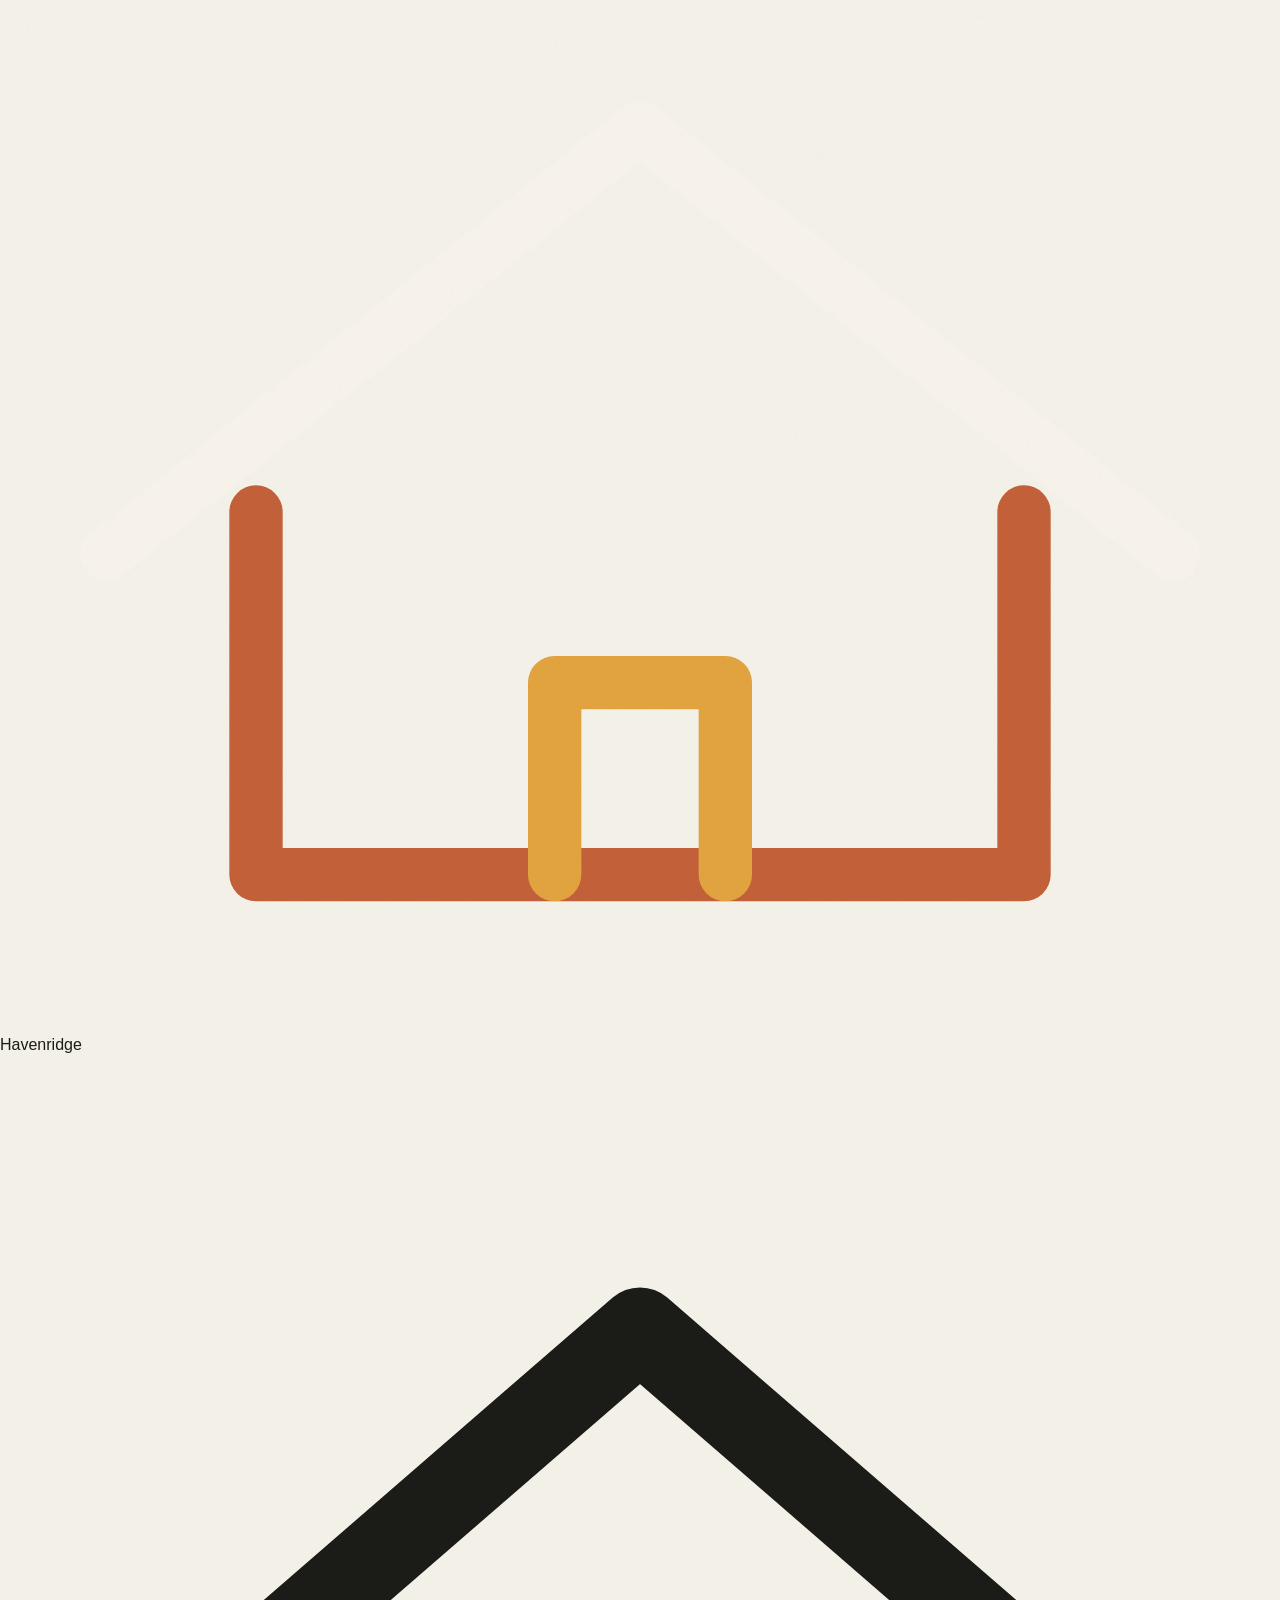
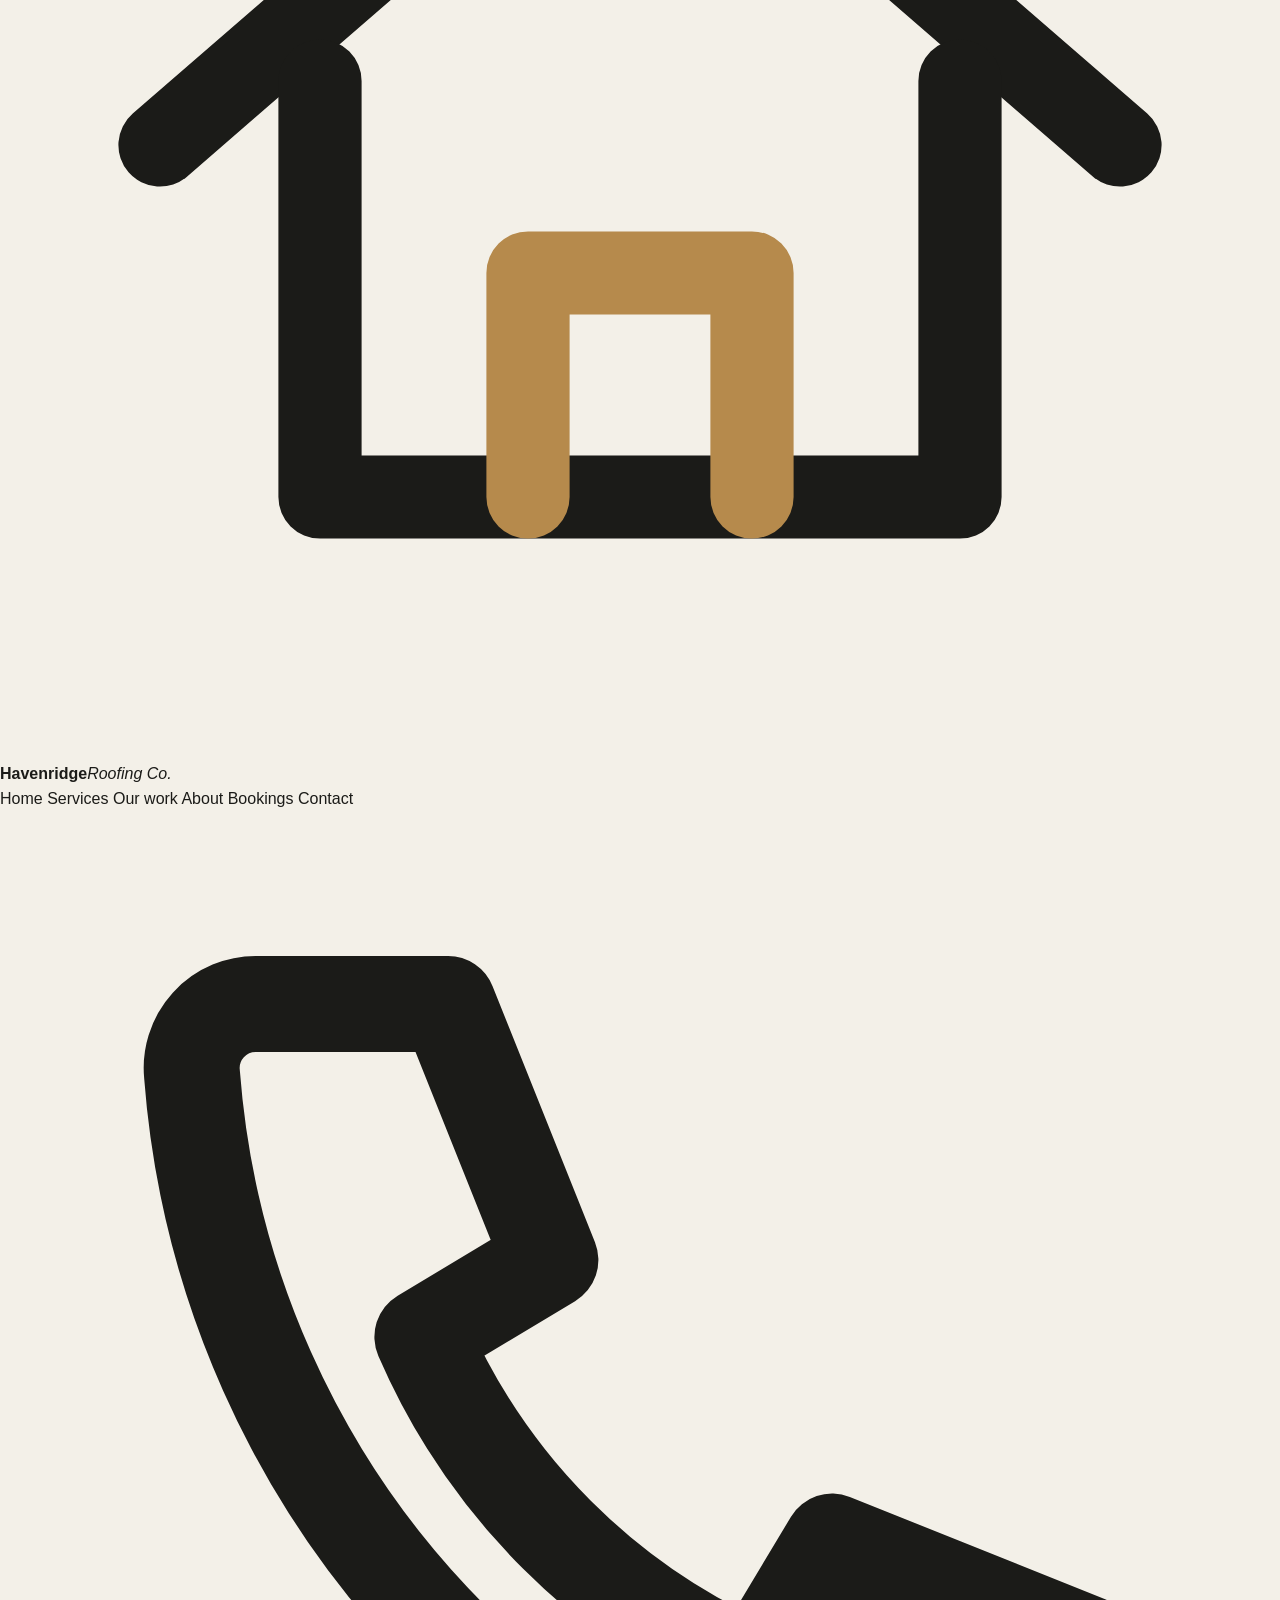
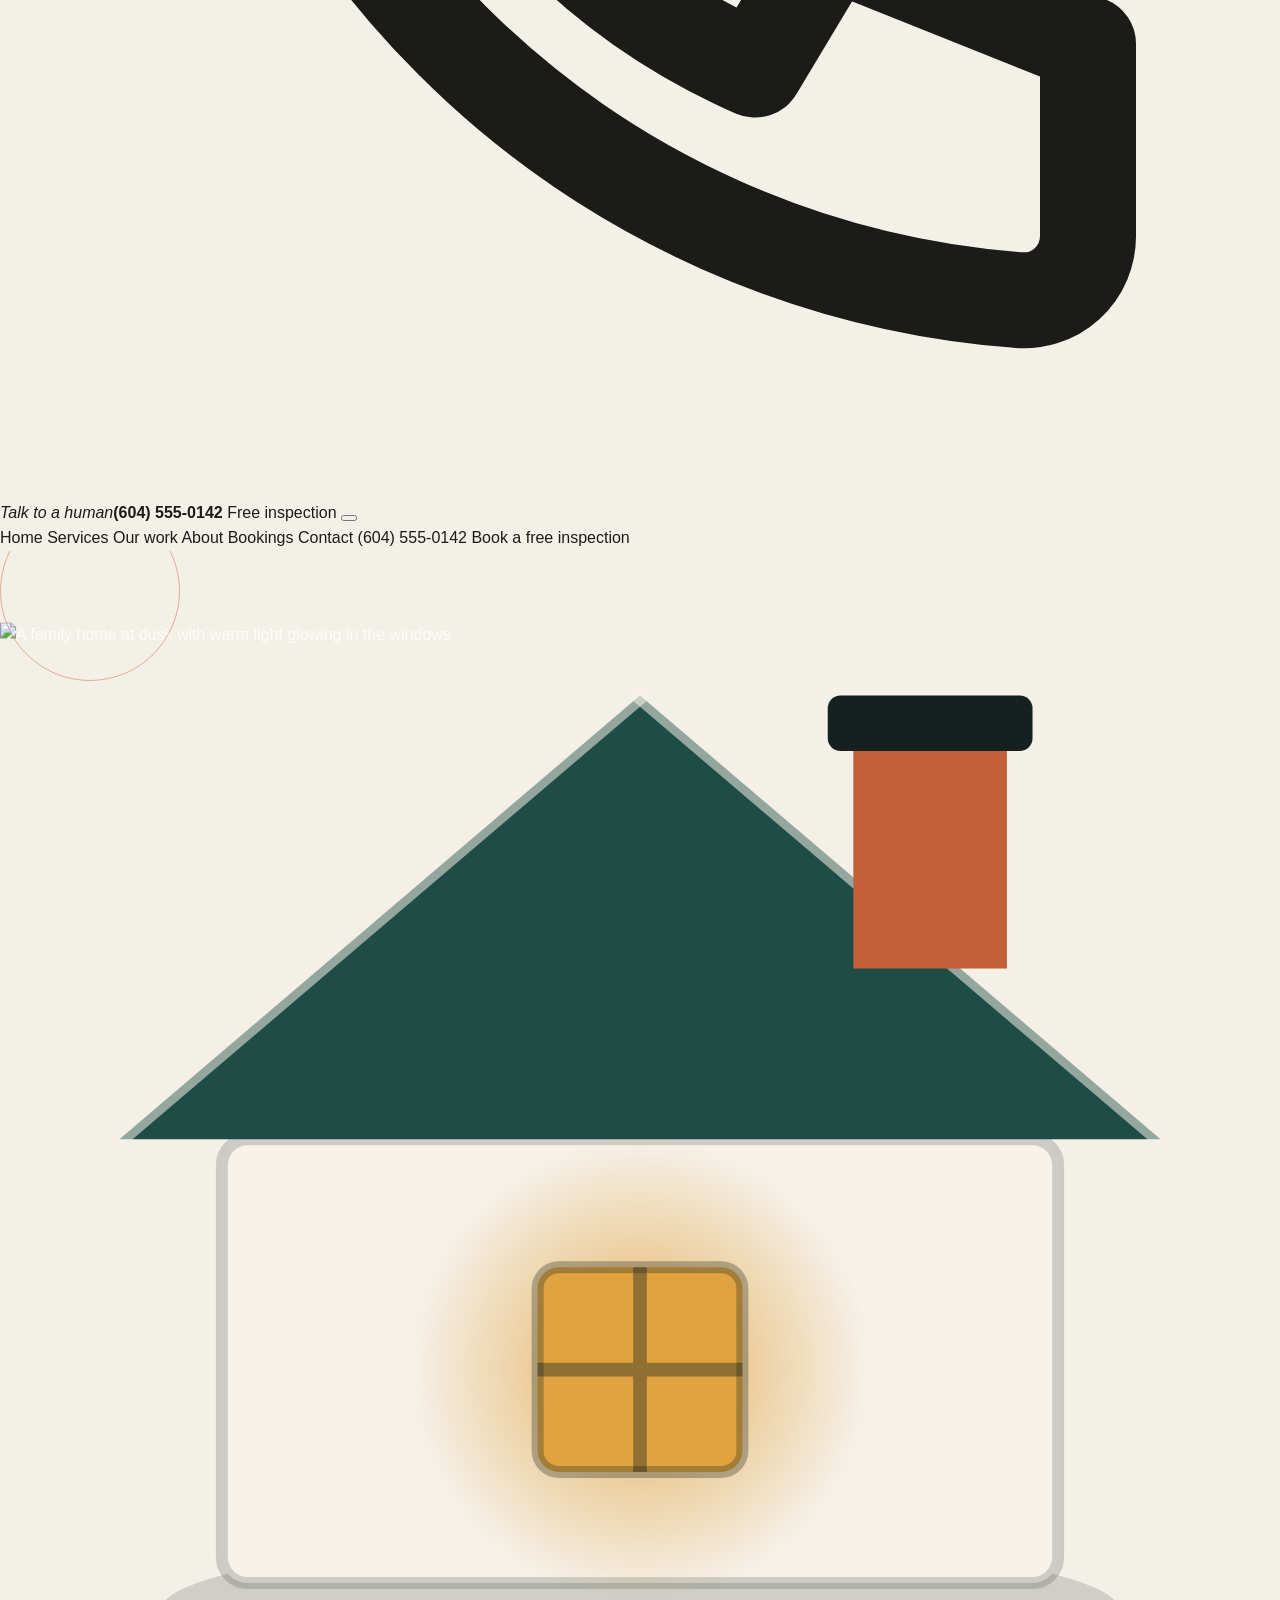
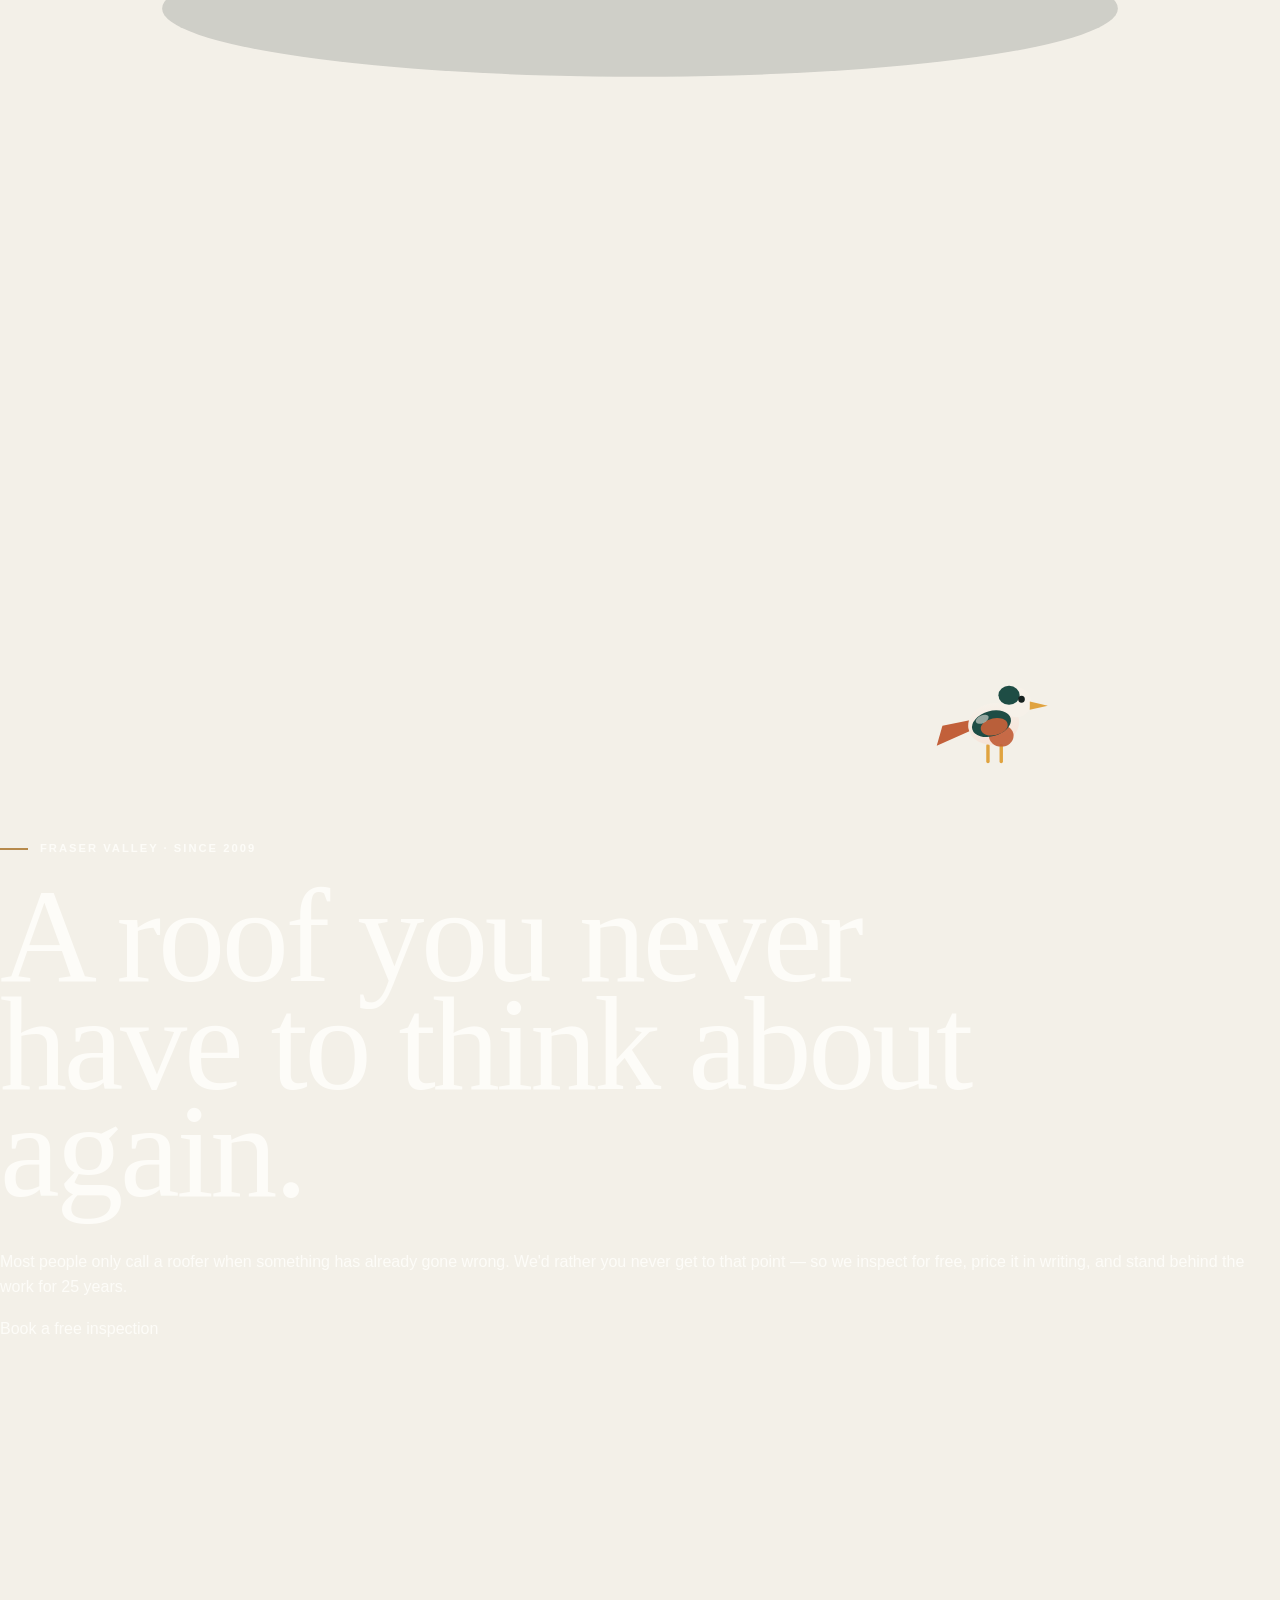
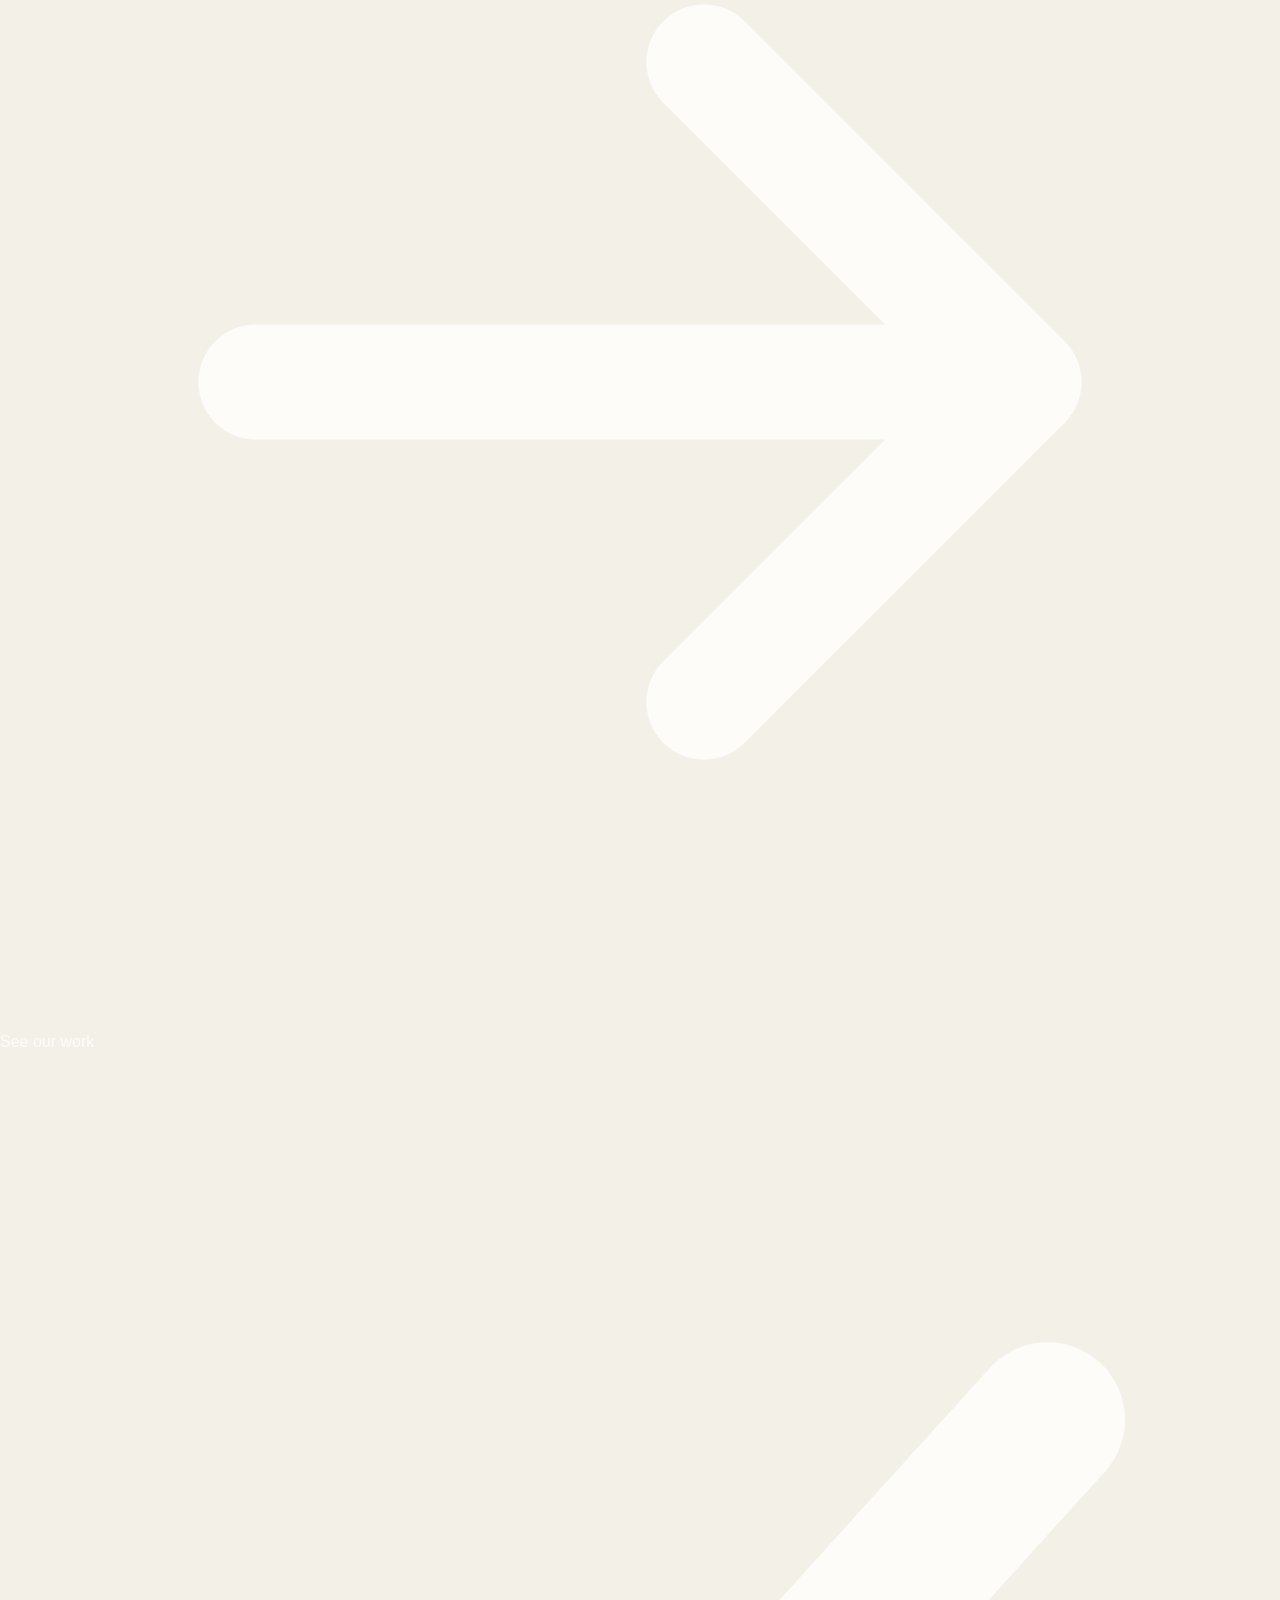
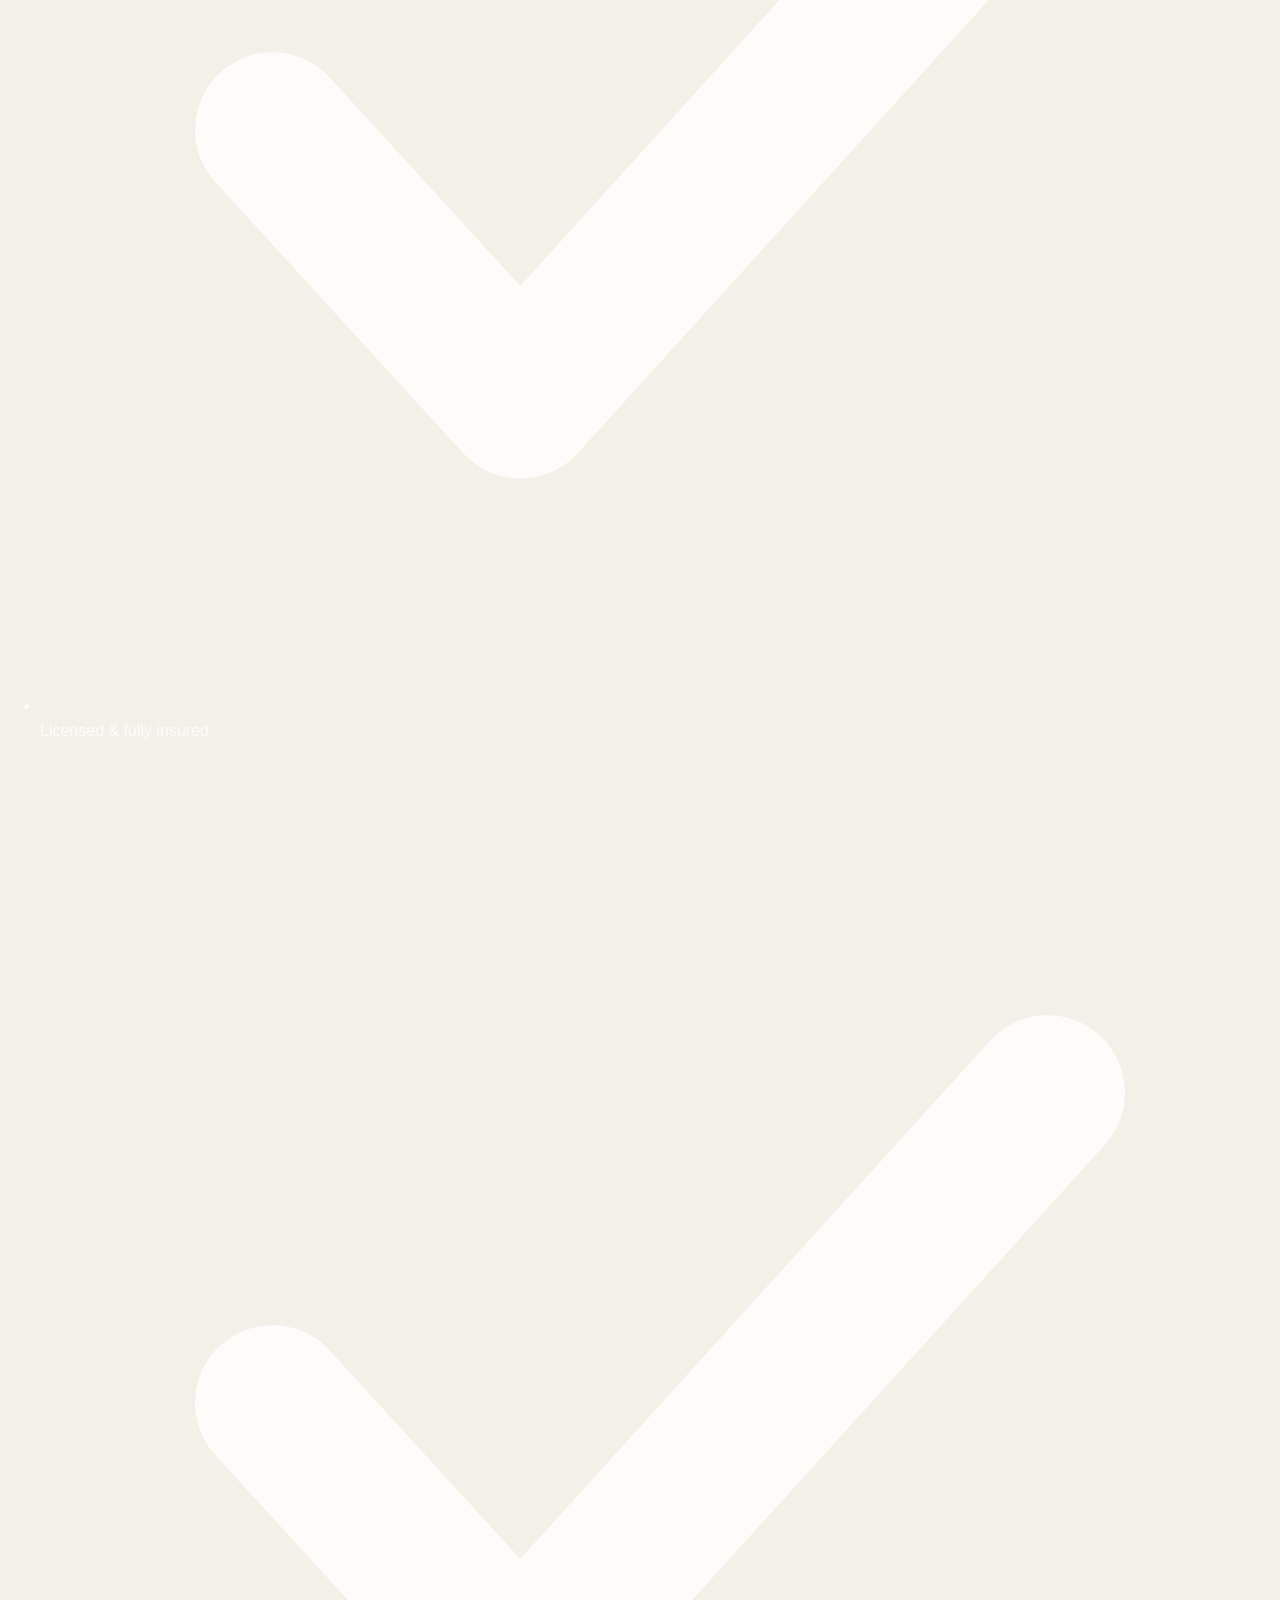
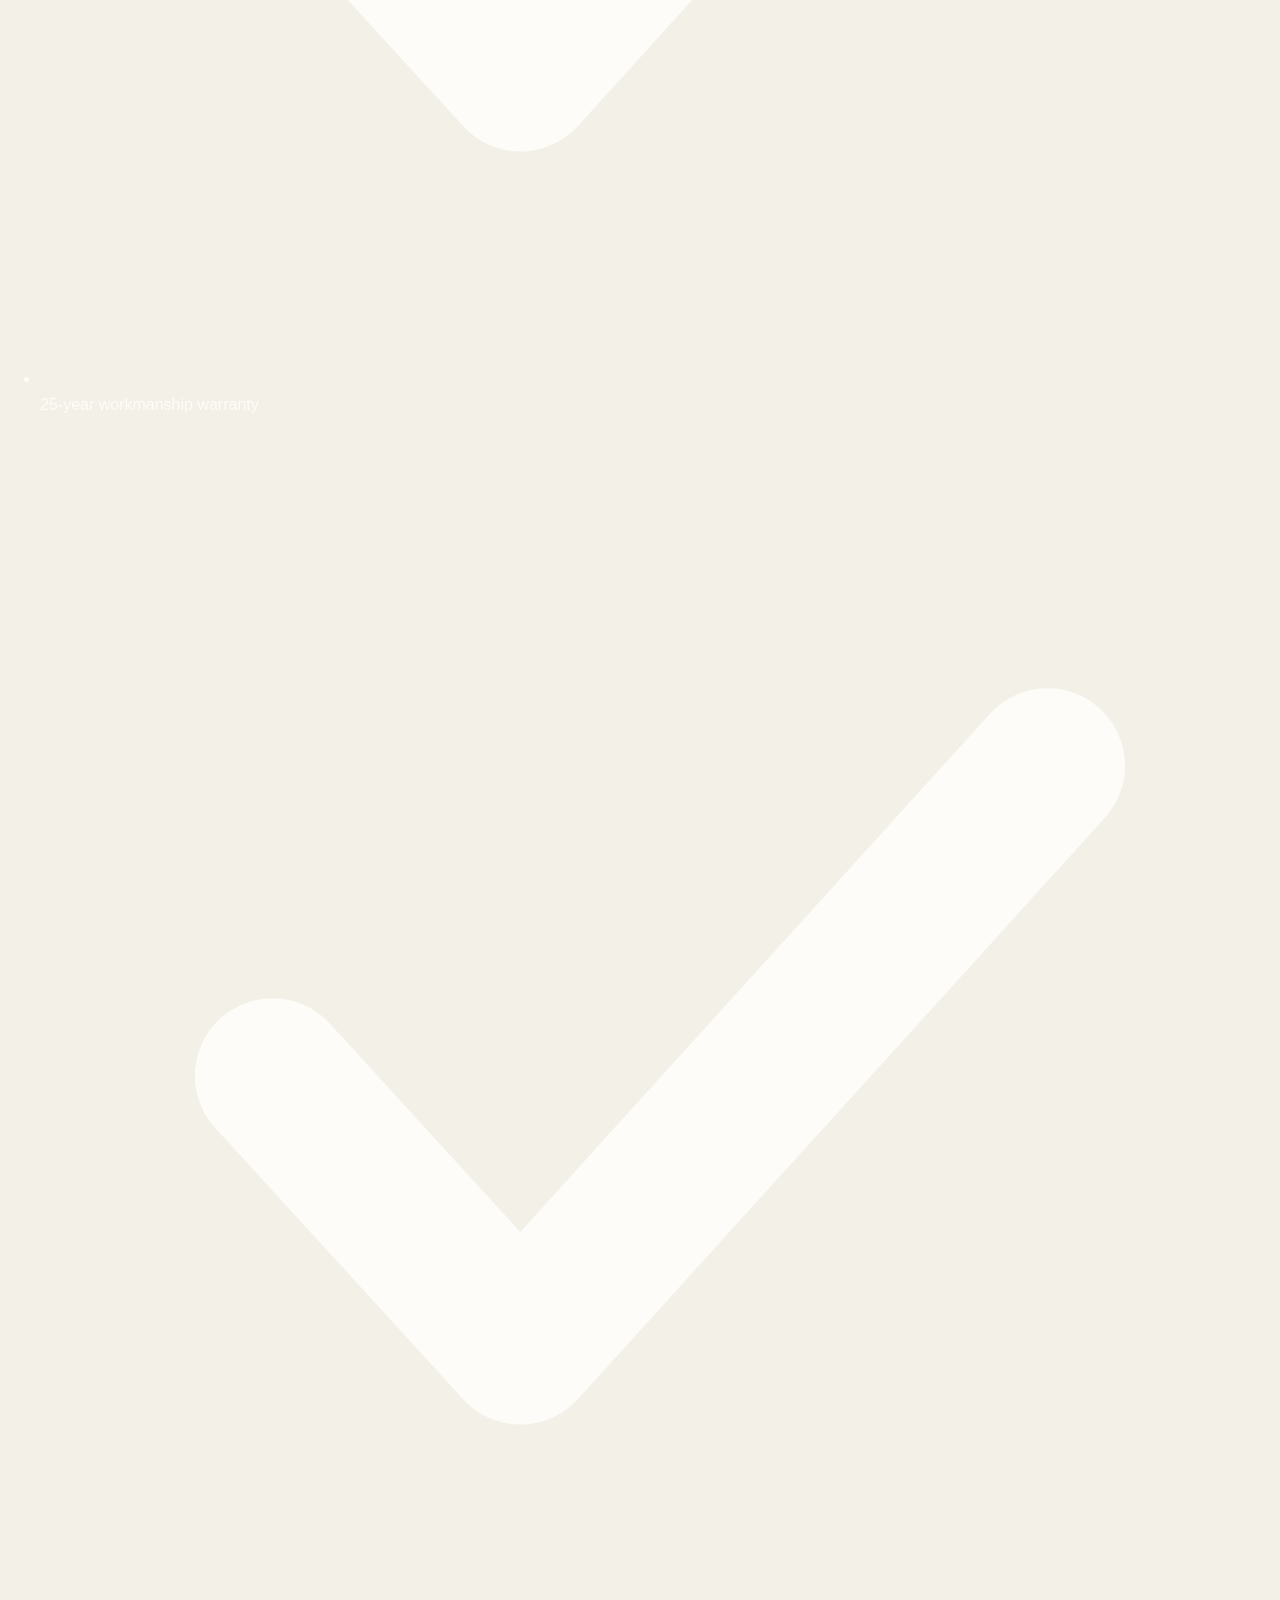
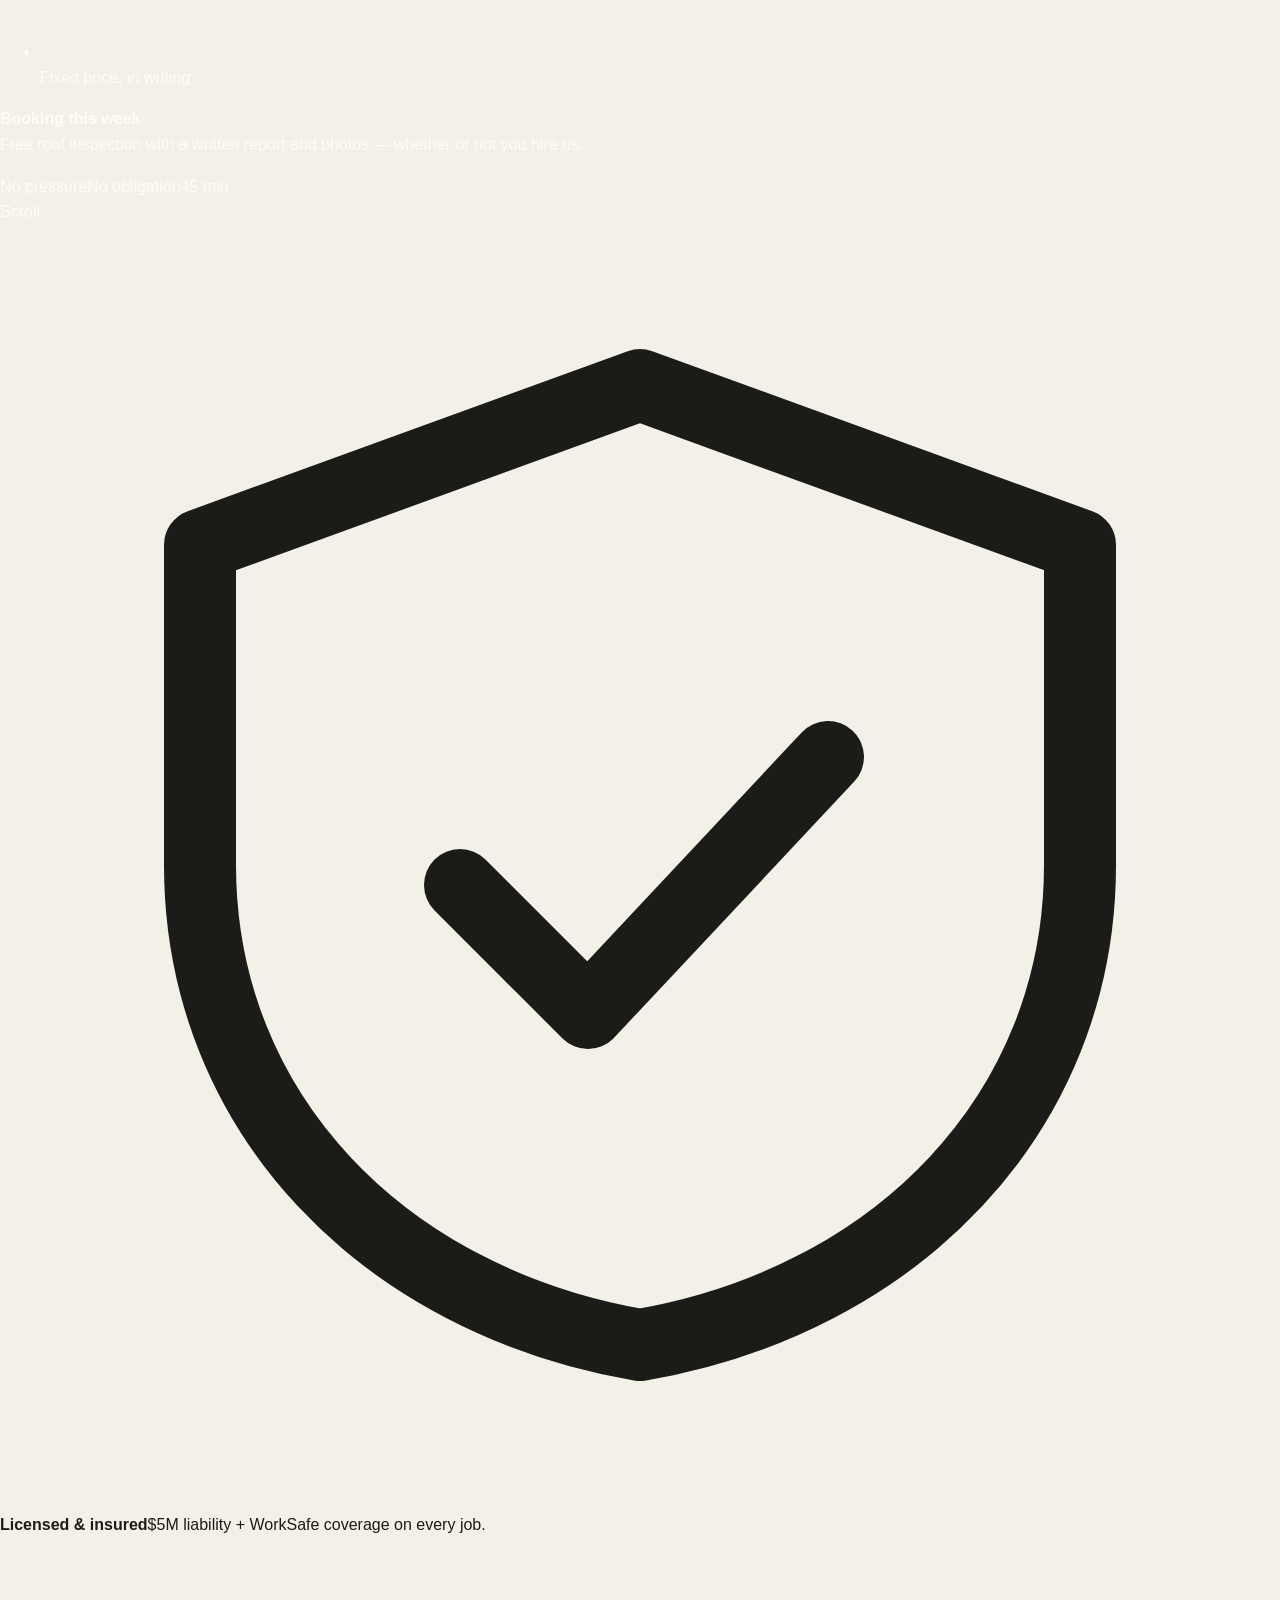
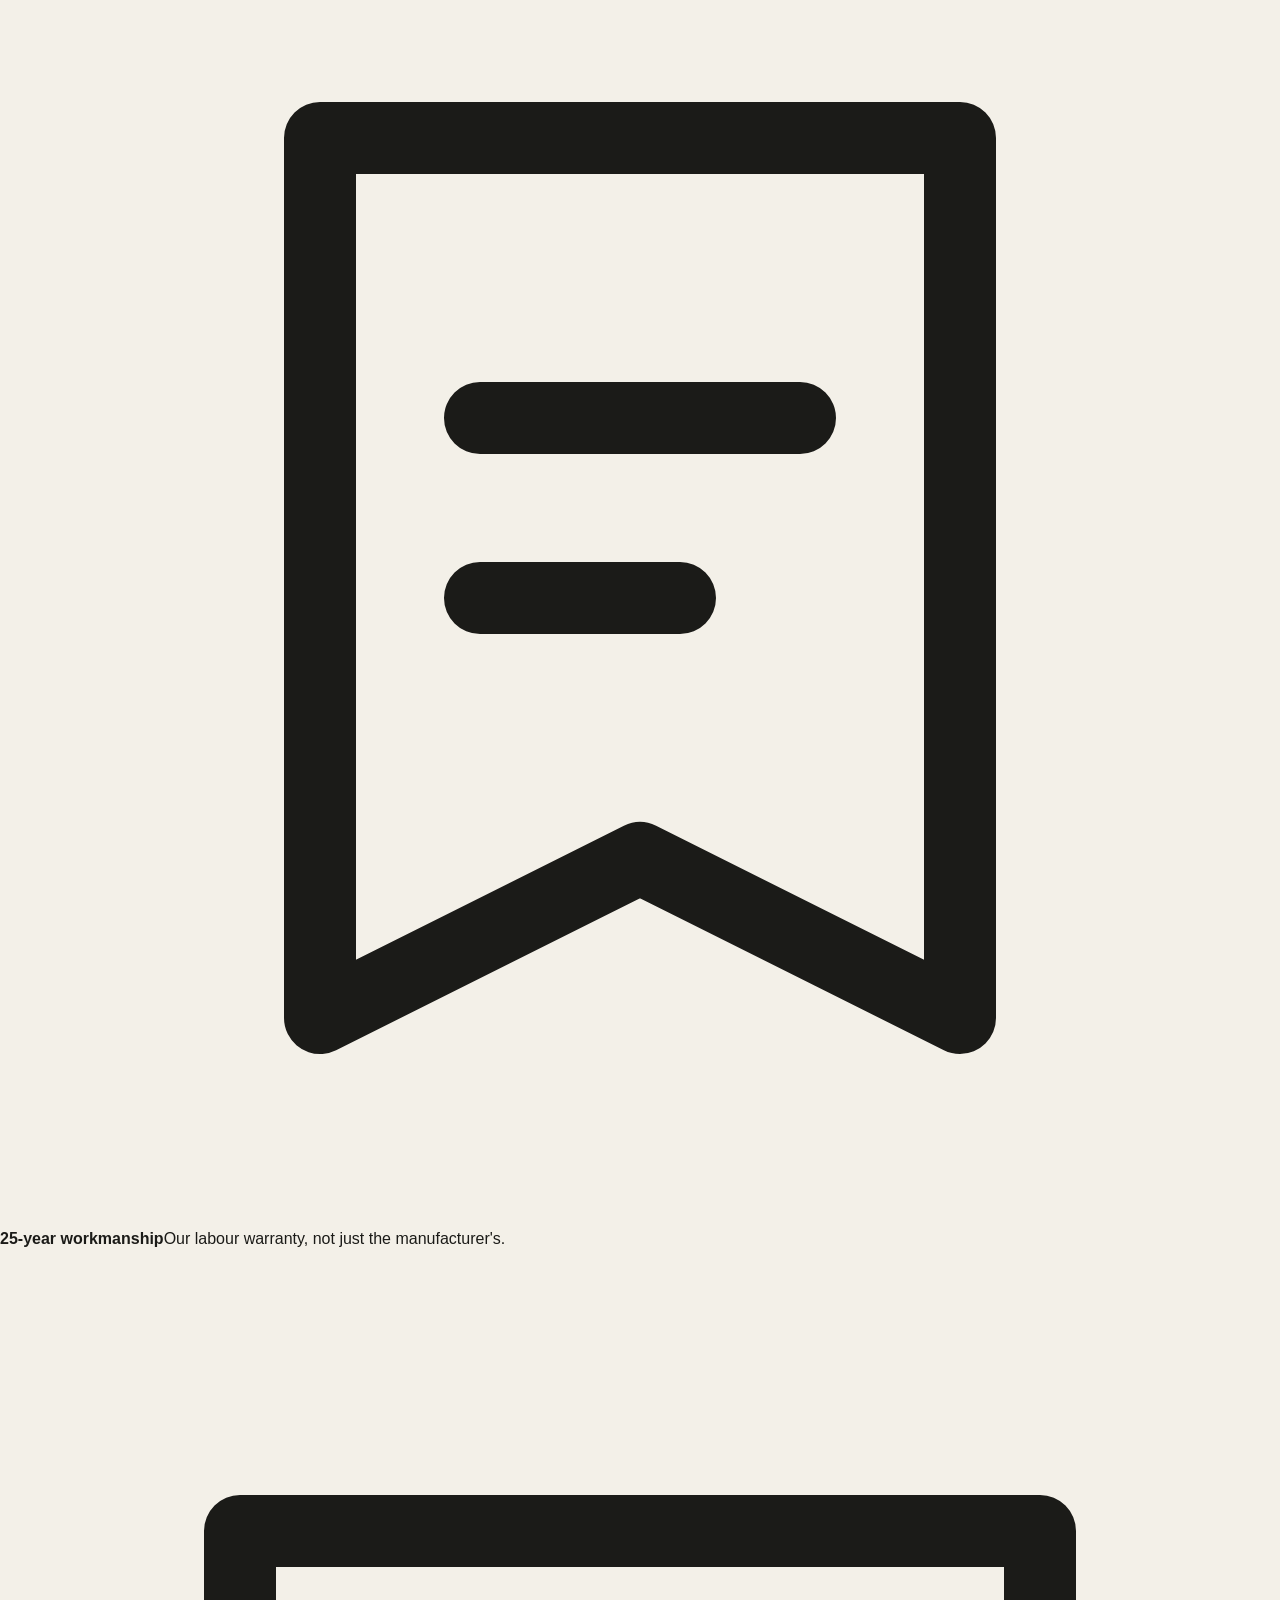
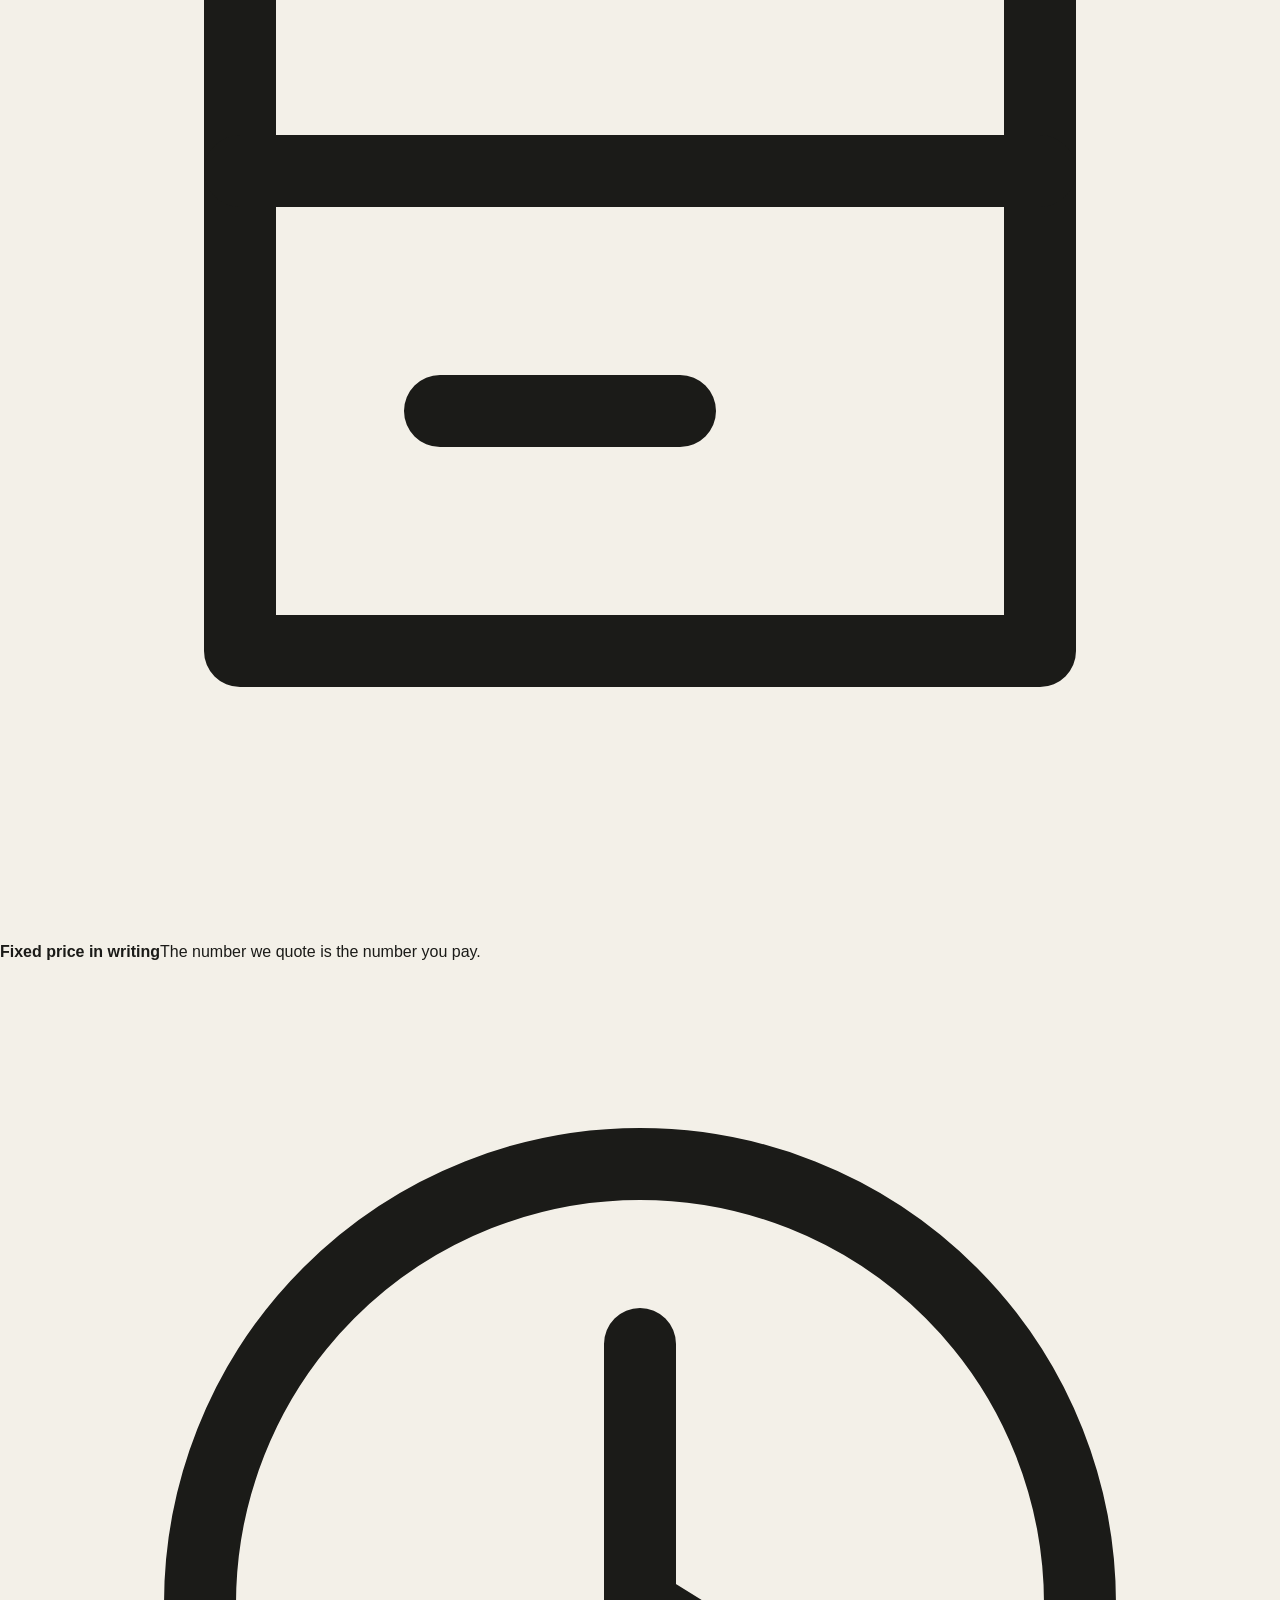
==== commit 4f4caaf3: "Remove duplicated skip link, cursor and scroll bar from every page The page template emitted the ski" ====
--- a/index.html
+++ b/index.html
@@ -1,609 +1,547 @@
 <!doctype html>
 <html lang="en">
-  <head>
-    <meta charset="UTF-8" />
-    <meta name="viewport" content="width=device-width, initial-scale=1.0" />
-    <meta
-      name="description"
-      content="Northline Roofing Co. — a premium roofing website concept built around clarity, trust, and an easy estimate request."
-    />
-    <meta name="theme-color" content="#11201f" />
-    <title>Northline Roofing Co. | Roofing, Done With Purpose.</title>
-    <link rel="preconnect" href="https://fonts.googleapis.com" />
-    <link rel="preconnect" href="https://fonts.gstatic.com" crossorigin />
-    <link
-      href="https://fonts.googleapis.com/css2?family=Italiana&family=Manrope:wght@400;500;600;700&display=swap"
-      rel="stylesheet"
-    />
-    <link rel="stylesheet" href="styles.css" />
-    <script src="script.js" defer></script>
-  </head>
-  <body>
-    <a class="skip-link" href="#main">Skip to content</a>
-
-    <header class="site-header" data-header>
-      <div class="header-inner">
-        <a class="brand" href="#top" aria-label="Northline Roofing Co. home">
-          <span class="brand-mark" aria-hidden="true">
-            <svg viewBox="0 0 40 40" role="img">
-              <path d="M5 26.5 20 10l15 16.5M11.5 25.5V34h17v-8.5" />
-              <path d="M15 29h10" />
+<head>
+<meta charset="UTF-8" />
+<meta name="viewport" content="width=device-width, initial-scale=1" />
+<title>Havenridge Roofing Co. — Sleep soundly under it.</title>
+<meta name="description" content="Havenridge Roofing Co. installs and repairs roofs across the Fraser Valley. Licensed, insured, fixed price in writing, and a 25-year workmanship warranty." />
+<meta name="theme-color" content="#1E4D45" />
+<meta property="og:type" content="website" />
+<meta property="og:title" content="Havenridge Roofing Co. — Sleep soundly under it." />
+<meta property="og:description" content="Havenridge Roofing Co. installs and repairs roofs across the Fraser Valley. Licensed, insured, fixed price in writing, and a 25-year workmanship warranty." />
+<link rel="preconnect" href="https://fonts.googleapis.com" />
+<link rel="preconnect" href="https://fonts.gstatic.com" crossorigin />
+<link href="https://fonts.googleapis.com/css2?family=Fraunces:opsz,wght,SOFT@9..144,400..700,0..100&family=Hanken+Grotesk:wght@400;500;600;700&display=swap" rel="stylesheet" />
+<link rel="stylesheet" href="styles.css" />
+<link rel="icon" href="data:image/svg+xml,%3Csvg xmlns='http://www.w3.org/2000/svg' viewBox='0 0 32 32'%3E%3Cpath d='M4 16 16 6l12 10' fill='none' stroke='%231E4D45' stroke-width='3' stroke-linecap='round' stroke-linejoin='round'/%3E%3Cpath d='M8 15v10h16V15' fill='none' stroke='%23C2603A' stroke-width='3' stroke-linecap='round' stroke-linejoin='round'/%3E%3C/svg%3E" />
+<script src="main.js" defer></script>
+</head>
+<body>
+
+<!-- ============ PRELOADER ============ -->
+<!-- Two independent fallbacks so a decorative preloader can never trap the
+     page: this kills it outright with JS off, and styles.css fades it out on
+     a timer if main.js never loads or throws before it can dismiss it. -->
+<noscript><style>.preloader{display:none !important}</style></noscript>
+<div class="preloader" data-preloader aria-hidden="true">
+  <div class="preloader__mark">
+    <svg viewBox="0 0 120 96" fill="none" aria-hidden="true">
+      <path class="pl-roof" d="M10 52 60 12l50 40" stroke="#F6F1E9" stroke-width="5" stroke-linecap="round" stroke-linejoin="round"/>
+      <path class="pl-walls" d="M24 48v34h72V48" stroke="#C2603A" stroke-width="5" stroke-linecap="round" stroke-linejoin="round"/>
+      <path class="pl-door" d="M52 82V64h16v18" stroke="#E0A33F" stroke-width="5" stroke-linecap="round" stroke-linejoin="round"/>
+    </svg>
+  </div>
+  <p class="preloader__word">Havenridge</p>
+</div>
+
+<a class="skip-link" href="#main">Skip to content</a>
+<div class="cursor" data-cursor aria-hidden="true"><span class="cursor__dot"></span><span class="cursor__ring"></span></div>
+<div class="scrollbar" data-progress aria-hidden="true"><i></i></div>
+
+
+<!-- ============ HEADER ============ -->
+<header class="hdr" data-hdr>
+  <div class="hdr__in">
+    <a class="logo" href="index.html" aria-label="Havenridge Roofing Co. — home">
+      <span class="logo__mark" aria-hidden="true">
+        <svg viewBox="0 0 40 40" fill="none">
+          <path d="M5 21 20 8l15 13" stroke="currentColor" stroke-width="2.6" stroke-linecap="round" stroke-linejoin="round"/>
+          <path d="M10 19v13h20V19" stroke="currentColor" stroke-width="2.6" stroke-linecap="round" stroke-linejoin="round"/>
+          <path class="logo__glow" d="M16.5 32v-7h7v7" stroke="var(--accent)" stroke-width="2.6" stroke-linecap="round" stroke-linejoin="round"/>
+        </svg>
+      </span>
+      <span class="logo__txt"><b>Havenridge</b><i>Roofing Co.</i></span>
+    </a>
+
+    <nav class="nav" aria-label="Primary">
+      <a href="index.html" class="is-on" aria-current="page">Home</a>
+      <a href="services.html">Services</a>
+      <a href="gallery.html">Our work</a>
+      <a href="about.html">About</a>
+      <a href="bookings.html">Bookings</a>
+      <a href="contact.html">Contact</a>
+    </nav>
+
+    <div class="hdr__act">
+      <a class="tel" href="tel:+16045550142">
+        <svg viewBox="0 0 20 20" fill="none" aria-hidden="true"><path d="M4 3h3l1.6 4-2 1.2a10 10 0 0 0 5.2 5.2L13 11.4 17 13v3a1 1 0 0 1-1.1 1A14 14 0 0 1 3 4.1 1 1 0 0 1 4 3Z" stroke="currentColor" stroke-width="1.5" stroke-linejoin="round"/></svg>
+        <span><i>Talk to a human</i><b>(604) 555-0142</b></span>
+      </a>
+      <a class="btn btn--accent btn--sm magnetic" href="bookings.html" data-magnetic>Free inspection</a>
+      <button class="burger" type="button" aria-expanded="false" aria-controls="mnav" aria-label="Open menu" data-burger><span></span><span></span></button>
+    </div>
+  </div>
+</header>
+
+<nav class="mnav" id="mnav" data-mnav aria-label="Mobile">
+  <a href="index.html" class="is-on" aria-current="page">Home</a>
+  <a href="services.html">Services</a>
+  <a href="gallery.html">Our work</a>
+  <a href="about.html">About</a>
+  <a href="bookings.html">Bookings</a>
+  <a href="contact.html">Contact</a>
+  <a class="mnav__tel" href="tel:+16045550142">(604) 555-0142</a>
+  <a class="btn btn--accent" href="bookings.html">Book a free inspection</a>
+</nav>
+
+<main id="main">
+<!-- ============ HERO ============ -->
+<section class="hero" id="top">
+  <div class="hero__media" data-parallax="0.18">
+    <img src="https://images.unsplash.com/photo-1721149122657-7b5440f39160?auto=format&fit=crop&w=2000&q=80"
+         srcset="https://images.unsplash.com/photo-1721149122657-7b5440f39160?auto=format&fit=crop&w=900&q=75 900w,
+                 https://images.unsplash.com/photo-1721149122657-7b5440f39160?auto=format&fit=crop&w=1600&q=80 1600w,
+                 https://images.unsplash.com/photo-1721149122657-7b5440f39160?auto=format&fit=crop&w=2400&q=80 2400w"
+         sizes="100vw" alt="A family home at dusk with warm light glowing in the windows" fetchpriority="high" />
+  </div>
+  <div class="hero__scrim"></div>
+
+  <!-- ===== HERO ART =====
+       A small illustrated cottage sits above the last word of the headline
+       ("again."), and a bird flies in, lands on its chimney, and sings.
+       Hand-authored inline SVG + SMIL, in the same line-and-block-colour
+       language as the header logo mark and the preloader glyph.
+
+       The whole scene hangs from one point — the top of the chimney, where
+       the bird lands — held as a percentage of the hero box in CSS
+       (--scene-x / --scene-y on .hero__art), so it can be re-aimed without
+       touching this markup.
+
+       PLACEMENT IS STILL A BEST GUESS. The designer marked an exact spot on
+       a screenshot that did not reach this build. An earlier attempt sat the
+       house directly on top of "again." — measured live, its cream wall and
+       glowing window turned out to have almost no contrast against the
+       cream headline text, so the word nearly disappeared into it. This
+       version instead sits the (now smaller) house just past the end of
+       "again.", in the clear gap before the tree line, so the bird lands
+       right by the last word without any part of the house overlapping the
+       letters. --scene-x:76 / --scene-y:34, house box shrunk to 102×88px.
+       Checked live at one viewport width, not every breakpoint — nudge
+       --scene-x / --scene-y (and the house's width/height/left/top, kept in
+       lockstep so the chimney anchor point doesn't drift) once you see it.
+  -->
+  <div class="hero__art" aria-hidden="true">
+    <div class="hero__scene">
+
+      <svg class="hero__house" viewBox="0 0 150 130" fill="none" aria-hidden="true">
+        <defs>
+          <radialGradient id="houseGlow" cx="50%" cy="50%" r="50%">
+            <stop offset="0%" stop-color="#E0A33F" stop-opacity=".85"/>
+            <stop offset="100%" stop-color="#E0A33F" stop-opacity="0"/>
+          </radialGradient>
+        </defs>
+
+        <ellipse cx="75" cy="121" rx="56" ry="8" fill="#16211F" opacity=".16"/>
+
+        <rect x="26" y="66" width="98" height="52" rx="3" fill="#F6F1E9" stroke="#16211F" stroke-width="1.4" stroke-opacity=".18"/>
+
+        <circle cx="75" cy="93" r="27" fill="url(#houseGlow)"/>
+        <rect x="63" y="81" width="24" height="24" rx="2.5" fill="#E0A33F"/>
+        <path d="M63,93 H87 M75,81 V105" stroke="#16211F" stroke-width="1.6" stroke-opacity=".4"/>
+        <rect x="63" y="81" width="24" height="24" rx="2.5" fill="none" stroke="#16211F" stroke-width="1.4" stroke-opacity=".3"/>
+
+        <path d="M75,14 L136,66 L14,66 Z" fill="#1E4D45"/>
+        <path d="M75,14 L136,66" stroke="#F6F1E9" stroke-width="2" stroke-linecap="round" opacity=".55"/>
+        <path d="M75,14 L14,66" stroke="#F6F1E9" stroke-width="2" stroke-linecap="round" opacity=".55"/>
+
+        <rect x="100" y="20" width="18" height="26" fill="#C2603A"/>
+        <rect x="97" y="14" width="24" height="6.5" rx="1.5" fill="#16211F"/>
+      </svg>
+
+      <span class="hero__glowdot" aria-hidden="true"></span>
+      <svg class="hero__bird" viewBox="0 0 900 520" fill="none" aria-hidden="true" data-birdsvg>
+        <defs>
+          <linearGradient id="birdBodyGrad" x1="-1" y1="-29.5" x2="-1" y2="-8.5" gradientUnits="userSpaceOnUse">
+            <stop offset="0%" stop-color="#F6F1E9"/>
+            <stop offset="100%" stop-color="#F6E3D8"/>
+          </linearGradient>
+        </defs>
+        <g id="birdFly" opacity="0">
+          <animate attributeName="opacity" values="0;1" dur="0.25s" begin="1.15s" fill="freeze"/>
+          <animateMotion dur="2.7s" begin="1.2s" fill="freeze" calcMode="spline"
+            path="M 880,-150 C 760,-30 690,50 636,170 C 588,276 596,392 652,466 C 674,496 700,504 700,470"
+            keyPoints="0;0.45;0.82;1" keyTimes="0;0.4;0.76;1"
+            keySplines="0.3 0 0.5 1;0.4 0 0.4 1;0.25 0 0 1"/>
+
+          <g id="birdBank">
+            <animateTransform attributeName="transform" type="rotate" begin="1.2s" dur="2.7s"
+              values="24;14;-10;-16;0" keyTimes="0;0.35;0.7;0.88;1" fill="freeze" calcMode="spline"
+              keySplines="0.4 0 0.3 1;0.4 0 0.3 1;0.3 0 0.3 1;0.2 0 0 1"/>
+
+            <g transform="scale(1.35)">
+              <g id="birdSquash">
+                <animateTransform attributeName="transform" type="scale" begin="3.9s" dur="0.55s"
+                  values="1 1;1.07 0.89;0.98 1.05;1 1" keyTimes="0;0.22;0.6;1" fill="freeze"
+                  calcMode="spline" keySplines="0.2 0 0 1;0.4 0 0.3 1;0.4 0 0.2 1"/>
+
+                <g id="birdBreath">
+                  <animateTransform attributeName="transform" type="translate" begin="4.5s" dur="3.4s"
+                    values="0 0;0 -1.4;0 0" keyTimes="0;0.5;1" repeatCount="indefinite"
+                    calcMode="spline" keySplines="0.4 0 0.2 1;0.4 0 0.2 1"/>
+
+                  <g stroke="#E0A33F" stroke-width="1.8" stroke-linecap="round" opacity="0">
+                    <animate attributeName="opacity" values="0;1" dur="0.25s" begin="3.8s" fill="freeze"/>
+                    <path d="M-4,0 V-8"/><path d="M3,0 V-8"/>
+                  </g>
+
+                  <path d="M-12,-16 L-31,-8 L-28,-18 L-13,-21 Z" fill="#C2603A">
+                    <animateTransform attributeName="transform" type="rotate" begin="5.4s" dur="6s"
+                      values="0 -12 -17;0 -12 -17;7 -12 -17;-2 -12 -17;0 -12 -17;0 -12 -17"
+                      keyTimes="0;0.55;0.62;0.68;0.74;1" repeatCount="indefinite"
+                      calcMode="spline" keySplines="0.4 0 0.2 1;0.3 0 0 1;0.4 0 0.2 1;0.4 0 0.2 1;0.4 0 0.2 1"/>
+                  </path>
+
+                  <ellipse cx="-1" cy="-19" rx="13.5" ry="10.5" fill="url(#birdBodyGrad)" transform="rotate(-10 -1 -19)"/>
+                  <ellipse cx="3" cy="-13" rx="6.5" ry="5.5" fill="#C2603A" opacity=".92"/>
+
+                  <g id="birdHead">
+                    <animateTransform attributeName="transform" type="rotate" begin="3.95s" dur="0.4s"
+                      values="0 4 -24;-11 4 -24;3 4 -24;0 4 -24" keyTimes="0;0.4;0.75;1" fill="freeze"
+                      calcMode="spline" keySplines="0.3 0 0.2 1;0.4 0 0.2 1;0.4 0 0.2 1"/>
+                    <animateTransform attributeName="transform" type="rotate" begin="4.8s" dur="7s"
+                      values="0 4 -24;0 4 -24;-9 4 -24;0 4 -24;0 4 -24;-7 4 -24;0 4 -24;0 4 -24"
+                      keyTimes="0;0.01;0.035;0.07;0.10;0.125;0.16;1" repeatCount="indefinite"
+                      calcMode="spline"
+                      keySplines="0.4 0 0.2 1;0.2 0 0 1;0.4 0 0.2 1;0.4 0 0.2 1;0.2 0 0 1;0.4 0 0.2 1;0.4 0 0.2 1"/>
+                    <circle cx="11" cy="-30" r="7.6" fill="#F6F1E9"/>
+                    <ellipse cx="7" cy="-33.5" rx="5.6" ry="4.8" fill="#1E4D45"/>
+                    <circle cx="13.6" cy="-31.6" r="1.75" fill="#16211F"/>
+                    <path d="M18,-30.5 L27.5,-28.4 L18,-26.3 Z" fill="#E0A33F">
+                      <animateTransform attributeName="transform" type="rotate" begin="4.8s" dur="7s"
+                        values="0 18 -28.4;0 18 -28.4;-15 18 -28.4;0 18 -28.4;0 18 -28.4;-13 18 -28.4;0 18 -28.4;0 18 -28.4"
+                        keyTimes="0;0.01;0.035;0.07;0.10;0.125;0.16;1" repeatCount="indefinite"
+                        calcMode="spline"
+                        keySplines="0.3 0 0 1;0.2 0 0 1;0.4 0 0.2 1;0.4 0 0.2 1;0.2 0 0 1;0.4 0 0.2 1;0.4 0 0.2 1"/>
+                    </path>
+                  </g>
+
+                  <g id="birdWing">
+                    <animateTransform attributeName="transform" type="rotate" begin="1.2s" dur="0.26s"
+                      values="-54;30;-54" keyTimes="0;0.5;1" repeatCount="9"
+                      calcMode="spline" keySplines="0.35 0 0.2 1;0.35 0 0.2 1"/>
+                    <animateTransform attributeName="transform" type="rotate" begin="3.55s" dur="0.35s"
+                      values="-54;48;30" keyTimes="0;0.55;1" fill="freeze"
+                      calcMode="spline" keySplines="0.3 0 0.2 1;0.3 0 0.2 1"/>
+                    <animateTransform attributeName="transform" type="rotate" begin="3.9s" dur="0.6s"
+                      values="30;-8;3;0" keyTimes="0;0.4;0.75;1" fill="freeze"
+                      calcMode="spline" keySplines="0.2 0 0 1;0.4 0 0.2 1;0.4 0 0.2 1"/>
+                    <ellipse cx="-3" cy="-19" rx="10.5" ry="6.4" fill="#1E4D45" transform="rotate(-18 -3 -19)"/>
+                    <ellipse cx="-1.5" cy="-17.5" rx="7.2" ry="4.3" fill="#C2603A" opacity=".95" transform="rotate(-14 -1.5 -17.5)"/>
+                    <ellipse cx="-8" cy="-21" rx="3.6" ry="2" fill="#F6F1E9" opacity=".55" transform="rotate(-26 -8 -21)"/>
+                  </g>
+                </g>
+              </g>
+
+              <g stroke="#F6F1E9" fill="#F6F1E9" stroke-linecap="round">
+                <g opacity="0">
+                  <animate attributeName="opacity" values="0;.95;.75;0;0" keyTimes="0;0.03;0.10;0.19;1"
+                           dur="7s" begin="4.85s" repeatCount="indefinite"/>
+                  <animateTransform attributeName="transform" type="translate"
+                    values="30 -40;33 -50;38 -66;43 -82;43 -82" keyTimes="0;0.03;0.10;0.19;1"
+                    dur="7s" begin="4.85s" repeatCount="indefinite"
+                    calcMode="spline" keySplines="0.2 0 0 1;0.4 0 0.2 1;0.4 0 0.4 1;0 0 1 1"/>
+                  <circle cx="0" cy="0" r="2.5"/>
+                  <path d="M2.2,-0.6 V-9.6" stroke-width="1.4" fill="none"/>
+                  <path d="M2.2,-9.6 c3.1,1 4.2,2.8 3.3,5" stroke-width="1.4" fill="none"/>
+                </g>
+                <g opacity="0">
+                  <animate attributeName="opacity" values="0;.9;.7;0;0" keyTimes="0;0.03;0.10;0.19;1"
+                           dur="7s" begin="5.7s" repeatCount="indefinite"/>
+                  <animateTransform attributeName="transform" type="translate"
+                    values="28 -44;32 -56;39 -72;45 -88;45 -88" keyTimes="0;0.03;0.10;0.19;1"
+                    dur="7s" begin="5.7s" repeatCount="indefinite"
+                    calcMode="spline" keySplines="0.2 0 0 1;0.4 0 0.2 1;0.4 0 0.4 1;0 0 1 1"/>
+                  <g transform="scale(.8)">
+                    <circle cx="0" cy="0" r="2.5"/>
+                    <path d="M2.2,-0.6 V-9.6" stroke-width="1.6" fill="none"/>
+                    <path d="M2.2,-9.6 c3.1,1 4.2,2.8 3.3,5" stroke-width="1.6" fill="none"/>
+                  </g>
+                </g>
+                <g fill="none" stroke-width="1.6" opacity="0">
+                  <animate attributeName="opacity" values="0;.7;0;0" keyTimes="0;0.03;0.11;1"
+                           dur="7s" begin="4.82s" repeatCount="indefinite"/>
+                  <animateTransform attributeName="transform" type="scale" values="0.7;1.35;1.35"
+                    keyTimes="0;0.11;1" dur="7s" begin="4.82s" repeatCount="indefinite"
+                    calcMode="spline" keySplines="0.2 0 0.2 1;0 0 1 1"/>
+                  <path d="M31,-33 a9 9 0 0 1 0 10"/>
+                  <path d="M36,-36 a15 15 0 0 1 0 16" opacity=".6"/>
+                </g>
+              </g>
+            </g>
+          </g>
+        </g>
+      </svg>
+    </div>
+  </div>
+
+  <div class="wrap hero__in">
+    <p class="eyebrow eyebrow--light" data-rise>Fraser Valley · Since 2009</p>
+
+    <h1 class="hero__h1">
+      <span class="ln"><span>A roof you never have</span></span>
+      <span class="ln"><span>to think about again.</span></span>
+    </h1>
+
+    <p class="hero__sub" data-rise data-delay="1">
+      Most people only call a roofer when something has already gone wrong. We'd rather you
+      never get to that point — so we inspect for free, price it in writing, and stand behind
+      the work for 25 years.
+    </p>
+
+    <div class="hero__cta" data-rise data-delay="2">
+      <a class="btn btn--accent btn--lg magnetic" href="bookings.html" data-magnetic>
+        Book a free inspection
+        <svg viewBox="0 0 20 20" fill="none" aria-hidden="true"><path d="M4 10h12m-5-5 5 5-5 5" stroke="currentColor" stroke-width="1.8" stroke-linecap="round" stroke-linejoin="round"/></svg>
+      </a>
+      <a class="btn btn--ghost btn--lg" href="gallery.html">See our work</a>
+    </div>
+
+    <ul class="hero__trust" data-rise data-delay="3">
+      <li><svg viewBox="0 0 16 16" aria-hidden="true"><path d="M3 8.5 6.2 12 13 4.5" fill="none" stroke="currentColor" stroke-width="2" stroke-linecap="round" stroke-linejoin="round"/></svg>Licensed &amp; fully insured</li>
+      <li><svg viewBox="0 0 16 16" aria-hidden="true"><path d="M3 8.5 6.2 12 13 4.5" fill="none" stroke="currentColor" stroke-width="2" stroke-linecap="round" stroke-linejoin="round"/></svg>25-year workmanship warranty</li>
+      <li><svg viewBox="0 0 16 16" aria-hidden="true"><path d="M3 8.5 6.2 12 13 4.5" fill="none" stroke="currentColor" stroke-width="2" stroke-linecap="round" stroke-linejoin="round"/></svg>Fixed price, in writing</li>
+    </ul>
+  </div>
+
+  <aside class="hero__card" data-rise data-delay="4">
+    <div class="hero__card-top">
+      <span class="pulse" aria-hidden="true"></span>
+      <b>Booking this week</b>
+    </div>
+    <p>Free roof inspection with a written report and photos — whether or not you hire us.</p>
+    <div class="hero__card-row">
+      <span>No pressure</span><span>No obligation</span><span>45 min</span>
+    </div>
+  </aside>
+
+  <a class="hero__scroll" href="#promise" aria-label="Scroll to content">
+    <span class="hero__scroll-line" aria-hidden="true"></span>
+    Scroll
+  </a>
+</section><!-- ============ ASSURANCE BAR ============ -->
+<section class="assure" aria-label="Our guarantees">
+  <div class="wrap assure__grid">
+    <div class="assure__i" data-rise>
+      <svg viewBox="0 0 32 32" fill="none" aria-hidden="true"><path d="M16 4 5 8v8c0 6.2 4.6 10.9 11 12 6.4-1.1 11-5.8 11-12V8L16 4Z" stroke="currentColor" stroke-width="1.8" stroke-linejoin="round"/><path d="m11.5 16.5 3.2 3.2 6-6.4" stroke="currentColor" stroke-width="1.8" stroke-linecap="round" stroke-linejoin="round"/></svg>
+      <b>Licensed &amp; insured</b><span>$5M liability + WorkSafe coverage on every job.</span>
+    </div>
+    <div class="assure__i" data-rise data-delay="1">
+      <svg viewBox="0 0 32 32" fill="none" aria-hidden="true"><path d="M8 5h16v22l-8-4-8 4V5Z" stroke="currentColor" stroke-width="1.8" stroke-linejoin="round"/><path d="M12 12h8M12 16.5h5" stroke="currentColor" stroke-width="1.8" stroke-linecap="round"/></svg>
+      <b>25-year workmanship</b><span>Our labour warranty, not just the manufacturer's.</span>
+    </div>
+    <div class="assure__i" data-rise data-delay="2">
+      <svg viewBox="0 0 32 32" fill="none" aria-hidden="true"><path d="M6 7h20v18H6z" stroke="currentColor" stroke-width="1.8" stroke-linejoin="round"/><path d="M6 13h20M11 19h6" stroke="currentColor" stroke-width="1.8" stroke-linecap="round"/></svg>
+      <b>Fixed price in writing</b><span>The number we quote is the number you pay.</span>
+    </div>
+    <div class="assure__i" data-rise data-delay="3">
+      <svg viewBox="0 0 32 32" fill="none" aria-hidden="true"><circle cx="16" cy="16" r="11" stroke="currentColor" stroke-width="1.8"/><path d="M16 9.5V16l4.5 2.8" stroke="currentColor" stroke-width="1.8" stroke-linecap="round" stroke-linejoin="round"/></svg>
+      <b>Answered in 2 hours</b><span>A real person, 7am–7pm, every day of the week.</span>
+    </div>
+  </div>
+</section><!-- ============ PROMISE ============ -->
+<section class="sec promise" id="promise">
+  <div class="wrap">
+    <header class="sec__head">
+      <p class="eyebrow" data-rise>Why people feel safe with us</p>
+      <h2 class="sec__h2" data-rise data-delay="1">Hiring a roofer shouldn't<br />feel like a gamble.</h2>
+      <p class="sec__lead" data-rise data-delay="2">
+        You're trusting a stranger with the one thing standing between your family and the
+        weather. We've built the whole company around removing the three things that make
+        that decision stressful.
+      </p>
+    </header>
+
+    <div class="promise__grid">
+      <article class="pcard" data-rise data-tilt>
+        <span class="pcard__n">01</span>
+        <div class="pcard__ico" aria-hidden="true">
+          <svg viewBox="0 0 48 48" fill="none">
+            <path d="M8 26 24 12l16 14" stroke="currentColor" stroke-width="2.4" stroke-linecap="round" stroke-linejoin="round"/>
+            <path d="M13 24v14h22V24" stroke="currentColor" stroke-width="2.4" stroke-linecap="round" stroke-linejoin="round"/>
+            <path d="M21 38v-8h6v8" stroke="var(--accent)" stroke-width="2.4" stroke-linecap="round" stroke-linejoin="round"/>
+          </svg>
+        </div>
+        <h3>You'll never get a surprise invoice</h3>
+        <p>We measure the roof, photograph every problem, and hand you one fixed number with a
+           line-by-line breakdown. If we find something underneath, we stop and show you before
+           anyone touches it.</p>
+      </article>
+
+      <article class="pcard" data-rise data-delay="1" data-tilt>
+        <span class="pcard__n">02</span>
+        <div class="pcard__ico" aria-hidden="true">
+          <svg viewBox="0 0 48 48" fill="none">
+            <path d="M24 6 10 11v11c0 9 6 15.6 14 17 8-1.4 14-8 14-17V11L24 6Z" stroke="currentColor" stroke-width="2.4" stroke-linejoin="round"/>
+            <path d="m17.5 23.5 4.6 4.6L31 19" stroke="var(--accent)" stroke-width="2.4" stroke-linecap="round" stroke-linejoin="round"/>
+          </svg>
+        </div>
+        <h3>The same four people, start to finish</h3>
+        <p>No subcontractors, no rotating crews, no one you've never met on your property.
+           You'll know the names of everyone who works on your home, and the foreman's mobile
+           number is on your paperwork.</p>
+      </article>
+
+      <article class="pcard" data-rise data-delay="2" data-tilt>
+        <span class="pcard__n">03</span>
+        <div class="pcard__ico" aria-hidden="true">
+          <svg viewBox="0 0 48 48" fill="none">
+            <path d="M24 42s14-8.4 14-19a14 14 0 1 0-28 0c0 10.6 14 19 14 19Z" stroke="currentColor" stroke-width="2.4" stroke-linejoin="round"/>
+            <circle cx="24" cy="22" r="5" stroke="var(--accent)" stroke-width="2.4"/>
+          </svg>
+        </div>
+        <h3>We're still here in fifteen years</h3>
+        <p>Family-run since 2009, same owners, same phone number. Our 25-year workmanship
+           warranty is only worth something if we're still around to honour it — so we've
+           grown slowly on purpose.</p>
+      </article>
+    </div>
+  </div>
+</section>
+<!-- ============ SERVICES TEASER ============ -->
+<section class="sec steaser" id="promise-next">
+  <div class="wrap">
+    <header class="sec__head sec__head--split">
+      <div>
+        <p class="eyebrow" data-rise>What we do</p>
+        <h2 class="sec__h2" data-rise data-delay="1">Everything above<br />your ceiling.</h2>
+      </div>
+      <p class="sec__lead" data-rise data-delay="2">Roofing, and the things that fail alongside it.
+        One crew, one invoice, one warranty — instead of chasing three trades who each blame the other.</p>
+    </header>
+
+    <ul class="steaser__grid">
+      <li data-rise><a href="services.html#replacement"><span class="steaser__n">01</span><b>Full roof replacement</b><span>Tear-off to bare deck, finished in about two days.</span></a></li>
+      <li data-rise data-delay="1"><a href="services.html#leaks"><span class="steaser__n">02</span><b>Leak repair &amp; diagnosis</b><span>We trace the cause, not the stain on your ceiling.</span></a></li>
+      <li data-rise data-delay="2"><a href="services.html#metal"><span class="steaser__n">03</span><b>Standing-seam metal</b><span>Roll-formed on site. Likely to outlive your mortgage.</span></a></li>
+      <li data-rise><a href="services.html#gutters"><span class="steaser__n">04</span><b>Gutters &amp; drainage</b><span>A perfect roof still fails if water has nowhere to go.</span></a></li>
+      <li data-rise data-delay="1"><a href="services.html#storm"><span class="steaser__n">05</span><b>Storm &amp; insurance</b><span>We meet your adjuster on the roof, in person.</span></a></li>
+      <li class="steaser__all" data-rise data-delay="2"><a href="services.html"><b>See all services</b>
+        <svg viewBox="0 0 20 20" fill="none" aria-hidden="true"><path d="M4 10h12m-5-5 5 5-5 5" stroke="currentColor" stroke-width="1.8" stroke-linecap="round" stroke-linejoin="round"/></svg></a></li>
+    </ul>
+  </div>
+</section>
+<!-- ============ BEFORE / AFTER ============ -->
+<section class="sec ba">
+  <div class="wrap">
+    <header class="sec__head sec__head--center">
+      <p class="eyebrow" data-rise>The difference</p>
+      <h2 class="sec__h2" data-rise data-delay="1">Drag it. This is the same roof.</h2>
+      <p class="sec__lead" data-rise data-delay="2">A 1970s split-level in Langley. Three layers of failing
+        shingle stripped back to bare deck, eleven sheets of rotten sheathing replaced, finished in
+        weathered slate. Four days, start to finish.</p>
+    </header>
+
+    <div class="ba__box" data-ba data-rise>
+      <img class="ba__img" src="https://images.unsplash.com/photo-1710139323182-69622cad5c3b?auto=format&fit=crop&w=1800&q=80" alt="The finished roof after replacement" loading="lazy" />
+      <div class="ba__clip" data-ba-clip>
+        <img class="ba__img" src="https://images.unsplash.com/photo-1633759593085-1eaeb724fc88?auto=format&fit=crop&w=1800&q=80" alt="The roof before replacement, stripped back to the deck" loading="lazy" />
+      </div>
+      <span class="ba__tag ba__tag--l">Before</span>
+      <span class="ba__tag ba__tag--r">After</span>
+      <button class="ba__handle" type="button" data-ba-handle role="slider"
+              aria-label="Compare before and after" aria-valuemin="0" aria-valuemax="100" aria-valuenow="50" tabindex="0">
+        <svg viewBox="0 0 24 24" fill="none" aria-hidden="true"><path d="M9.5 7 5 12l4.5 5M14.5 7l4.5 5-4.5 5" stroke="currentColor" stroke-width="2" stroke-linecap="round" stroke-linejoin="round"/></svg>
+      </button>
+    </div>
+  </div>
+</section><!-- ============ STATS ============ -->
+<section class="stats">
+  <div class="stats__bg" data-parallax="0.12">
+    <img src="https://images.unsplash.com/photo-1512331327491-d03cb97d92b4?auto=format&fit=crop&w=2000&q=80" alt="" loading="lazy" />
+  </div>
+  <div class="wrap stats__grid">
+    <div class="stat" data-rise><b data-count="2400" data-suffix="+">0</b><span>Roofs completed since 2009</span></div>
+    <div class="stat" data-rise data-delay="1"><b data-count="25" data-suffix=" yr">0</b><span>Workmanship warranty</span></div>
+    <div class="stat" data-rise data-delay="2"><b data-count="4.9" data-decimals="1" data-suffix="/5">0</b><span>Across 612 Google reviews</span></div>
+    <div class="stat" data-rise data-delay="3"><b data-count="0" data-suffix="">0</b><span>Subcontractors, ever</span></div>
+  </div>
+</section>
+<!-- ============ PULL QUOTE ============ -->
+<section class="sec pullq">
+  <div class="wrap pullq__in">
+    <div class="pullq__stars" aria-label="5 out of 5" data-rise>★★★★★</div>
+    <blockquote data-rise data-delay="1">They found the actual leak in twenty minutes after two other
+      companies had guessed wrong and charged me for it. What stuck with me was that they showed me
+      the photo of the flashing and explained exactly why it failed. I never felt sold to.</blockquote>
+    <footer data-rise data-delay="2">
+      <img src="https://images.unsplash.com/photo-1615751596346-9df8006e5381?auto=format&fit=crop&w=160&q=80" alt="" loading="lazy" />
+      <span><b>Dana Whitfield</b><i>Leak diagnosis · Surrey</i></span>
+    </footer>
+    <a class="pullq__more" href="about.html#reviews" data-rise data-delay="3">Read all 612 reviews
+      <svg viewBox="0 0 20 20" fill="none" aria-hidden="true"><path d="M4 10h12m-5-5 5 5-5 5" stroke="currentColor" stroke-width="1.8" stroke-linecap="round" stroke-linejoin="round"/></svg></a>
+  </div>
+</section>
+
+<!-- ============ CTA BAND ============ -->
+<section class="ctaband">
+  <div class="wrap ctaband__in">
+    <div>
+      <h2 data-rise>Still deciding? Get the free inspection anyway.</h2>
+      <p data-rise data-delay="1">Forty-five minutes, a written report with photos, and no one will
+        chase you afterwards. If your roof is fine, we'll tell you that.</p>
+    </div>
+    <div class="ctaband__act" data-rise data-delay="2">
+      <a class="btn btn--accent btn--lg magnetic" href="bookings.html" data-magnetic>Book a free inspection</a>
+      <a class="tel tel--band" href="tel:+16045550142"><span><i>Or call</i><b>(604) 555-0142</b></span></a>
+    </div>
+  </div>
+</section>
+
+</main>
+
+<!-- ============ FOOTER ============ -->
+<footer class="ftr">
+  <div class="wrap">
+    <div class="ftr__top">
+      <div class="ftr__brand">
+        <a class="logo logo--lg" href="index.html" aria-label="Havenridge Roofing Co. — home">
+          <span class="logo__mark" aria-hidden="true">
+            <svg viewBox="0 0 40 40" fill="none">
+              <path d="M5 21 20 8l15 13" stroke="currentColor" stroke-width="2.6" stroke-linecap="round" stroke-linejoin="round"/>
+              <path d="M10 19v13h20V19" stroke="currentColor" stroke-width="2.6" stroke-linecap="round" stroke-linejoin="round"/>
+              <path d="M16.5 32v-7h7v7" stroke="var(--accent)" stroke-width="2.6" stroke-linecap="round" stroke-linejoin="round"/>
             </svg>
           </span>
-          <span class="brand-copy">
-            <strong>NORTHLINE</strong>
-            <span>ROOFING CO.</span>
-          </span>
+          <span class="logo__txt"><b>Havenridge</b><i>Roofing Co.</i></span>
         </a>
-
-        <nav class="desktop-nav" aria-label="Primary navigation">
-          <a href="#services">Services</a>
-          <a href="#about">About</a>
-          <a href="#process">Our Process</a>
-          <a href="#reviews">Reviews</a>
-          <a href="#areas">Service Areas</a>
-          <a href="#contact">Contact</a>
-        </nav>
-
-        <div class="header-actions">
-          <a class="phone-link" href="tel:0000000000">
-            <span>Call us</span>
-            [PHONE NUMBER]
-          </a>
-          <a class="button button-accent header-cta" href="#estimate">Get a Free Estimate</a>
-          <button
-            class="menu-toggle"
-            type="button"
-            aria-expanded="false"
-            aria-controls="mobile-menu"
-            aria-label="Open navigation menu"
-            data-menu-toggle
-          >
-            <span></span><span></span>
-          </button>
+        <p class="ftr__tag">Sleep soundly under it.</p>
+        <p class="ftr__blurb">Family-run roofing across the Fraser Valley since 2009. Same owners,
+          same phone number, same crew.</p>
+      </div>
+
+      <nav class="ftr__nav" aria-label="Footer">
+        <div>
+          <h4>Services</h4>
+          <a href="services.html">Roof replacement</a>
+          <a href="services.html">Leak repair</a>
+          <a href="services.html">Metal roofing</a>
+          <a href="services.html">Gutters</a>
+          <a href="services.html">Storm &amp; insurance</a>
         </div>
-      </div>
-
-      <nav class="mobile-menu" id="mobile-menu" aria-label="Mobile navigation" data-mobile-menu>
-        <a href="#services">Services</a>
-        <a href="#about">About</a>
-        <a href="#process">Our Process</a>
-        <a href="#reviews">Reviews</a>
-        <a href="#areas">Service Areas</a>
-        <a href="#contact">Contact</a>
-        <a class="mobile-phone" href="tel:0000000000">Call [PHONE NUMBER]</a>
+        <div>
+          <h4>Company</h4>
+          <a href="about.html">Why us</a>
+          <a href="gallery.html">Our work</a>
+          <a href="services.html#process">Process</a>
+          <a href="about.html#reviews">Reviews</a>
+          <a href="about.html#faq">FAQ</a>
+        </div>
+        <div>
+          <h4>Get in touch</h4>
+          <a href="tel:+16045550142">(604) 555-0142</a>
+          <a href="mailto:hello@havenridgeroofing.ca">hello@havenridgeroofing.ca</a>
+          <span>112 – 20434 Fraser Hwy<br />Langley, BC V3A 4G2</span>
+          <span>Mon – Sun · 7am – 7pm</span>
+        </div>
       </nav>
-    </header>
-
-    <main id="main">
-      <section class="hero" id="top" aria-labelledby="hero-title">
-        <img
-          class="hero-image"
-          src="https://images.unsplash.com/photo-1632759145351-1d592919f522?auto=format&fit=crop&w=2200&q=88"
-          alt="Roofing professional working on a residential roof"
-          fetchpriority="high"
-        />
-        <div class="hero-scrim"></div>
-        <div class="hero-rule" aria-hidden="true"></div>
-        <div class="hero-monogram" aria-hidden="true">N</div>
-        <div class="hero-content container">
-          <div class="hero-kicker">
-            <p class="eyebrow eyebrow-light">Professional roofing · [Service Area]</p>
-            <span>A considered standard · Every project</span>
-          </div>
-          <h1 id="hero-title">Shelter,<br /><em>elevated.</em></h1>
-          <p class="hero-lede">
-            A considered roofing experience for discerning property owners—defined by exacting
-            workmanship, material integrity, and exceptional care.
-          </p>
-          <div class="hero-actions">
-            <a class="button button-accent" href="#estimate">
-              Get a Free Estimate
-              <svg viewBox="0 0 20 20" aria-hidden="true">
-                <path d="M4 10h12M11 5l5 5-5 5" />
-              </svg>
-            </a>
-            <a class="text-link text-link-light" href="#services">
-              Explore Our Services
-              <span aria-hidden="true">↘</span>
-            </a>
-          </div>
-          <div class="hero-seal" aria-hidden="true">
-            <svg viewBox="0 0 120 120">
-              <defs>
-                <path
-                  id="seal-path"
-                  d="M60,60 m-42,0 a42,42 0 1,1 84,0 a42,42 0 1,1 -84,0"
-                />
-              </defs>
-              <text>
-                <textPath href="#seal-path">NORTHLINE • CRAFT • CARE • CLARITY • </textPath>
-              </text>
-              <path class="seal-mark" d="M42 65 60 45l18 20M49 64v11h22V64" />
-            </svg>
-          </div>
-          <ul class="hero-trust" aria-label="Company trust indicators">
-            <li><span>01</span> [LICENSE STATUS]</li>
-            <li><span>02</span> Professional Team</li>
-            <li><span>03</span> Quality-Focused Work</li>
-            <li><span>04</span> Free Estimates</li>
-          </ul>
-        </div>
-        <div class="hero-bird" aria-hidden="true">
-          <span class="hero-bird-perch"></span>
-          <div class="hero-bird-flight">
-            <div class="hero-bird-song">
-              <span>&#9834;</span>
-              <span>&#9835;</span>
-              <span>&#9834;</span>
-            </div>
-            <svg class="hero-bird-svg" viewBox="0 0 64 52" role="presentation" focusable="false">
-              <g class="hero-bird-legs">
-                <path d="M27 39 L26 49" />
-                <path d="M32 39 L33 49" />
-              </g>
-              <path class="hero-bird-tail" d="M39 29 L63 22 L45 37 Z" />
-              <path class="hero-bird-torso" d="M18 31 C17 20 30 15 42 21 C51 25 47 40 34 41 C24 42 19 39 18 31 Z" />
-              <g class="hero-bird-wing">
-                <path d="M29 26 C39 19 50 21 53 27 C46 31 36 33 29 30 Z" />
-              </g>
-              <g class="hero-bird-head">
-                <circle class="hero-bird-skull" cx="23" cy="24" r="8" />
-                <path class="hero-bird-beak" d="M15 23 L4 25.5 L15 28 Z" />
-                <circle class="hero-bird-eye" cx="20" cy="22.5" r="1.4" />
-              </g>
-            </svg>
-          </div>
-        </div>
-        <div class="hero-scroll" aria-hidden="true">
-          <span></span>
-          SCROLL TO DISCOVER
-        </div>
-      </section>
-
-      <section class="trust-bar" aria-label="Company credentials">
-        <div class="trust-marquee" aria-hidden="true">
-          <div>
-            <span>Material integrity</span><i>◆</i><span>Considered craftsmanship</span><i>◆</i
-            ><span>Quiet confidence</span><i>◆</i><span>Exceptional care</span><i>◆</i
-            ><span>Material integrity</span><i>◆</i><span>Considered craftsmanship</span><i>◆</i
-            ><span>Quiet confidence</span><i>◆</i><span>Exceptional care</span><i>◆</i>
-          </div>
-        </div>
-        <div class="trust-bar-inner container">
-          <p>The difference is in what others overlook.</p>
-          <div class="trust-items">
-            <span><i></i>[LICENSE &amp; INSURANCE DETAILS]</span>
-            <span><i></i>[WARRANTY DETAILS]</span>
-            <span><i></i>[LOCAL OWNERSHIP DETAILS]</span>
-          </div>
-        </div>
-      </section>
-
-      <section class="section services" id="services" aria-labelledby="services-title">
-        <div class="container">
-          <div class="section-heading reveal">
-            <div>
-              <p class="eyebrow">Our services</p>
-              <h2 id="services-title">One standard.<br /><em>Every detail.</em></h2>
-            </div>
-            <p>
-              Every property deserves a solution shaped around its condition, architecture, and
-              long-term needs. Confirm the client’s service list before publishing.
-            </p>
-          </div>
-
-          <div class="service-grid">
-            <article class="service-card service-card-large reveal">
-              <img
-                src="https://images.unsplash.com/photo-1504307651254-35680f356dfd?auto=format&fit=crop&w=1400&q=85"
-                alt="Construction professional working on a residential project"
-                loading="lazy"
-              />
-              <div class="card-scrim"></div>
-              <div class="service-card-content">
-                <span>01</span>
-                <div>
-                  <h3>[PRIMARY ROOFING SERVICE]</h3>
-                  <p>Add the client-approved service description here.</p>
-                </div>
-                <a href="#estimate" aria-label="Learn more about primary roofing service">↗</a>
-              </div>
-            </article>
-
-            <article class="service-card reveal">
-              <img
-                src="https://images.unsplash.com/photo-1513694203232-719a280e022f?auto=format&fit=crop&w=1200&q=85"
-                alt="Detailed roofline of a well-maintained home"
-                loading="lazy"
-              />
-              <div class="card-scrim"></div>
-              <div class="service-card-content">
-                <span>02</span>
-                <div>
-                  <h3>[SECONDARY SERVICE]</h3>
-                  <p>Add the client-approved service description here.</p>
-                </div>
-                <a href="#estimate" aria-label="Learn more about secondary roofing service">↗</a>
-              </div>
-            </article>
-
-            <article class="service-card reveal">
-              <img
-                src="https://images.unsplash.com/photo-1600585154340-be6161a56a0c?auto=format&fit=crop&w=1200&q=85"
-                alt="Contemporary home exterior with a clean roofline"
-                loading="lazy"
-              />
-              <div class="card-scrim"></div>
-              <div class="service-card-content">
-                <span>03</span>
-                <div>
-                  <h3>[ADDITIONAL SERVICE]</h3>
-                  <p>Add the client-approved service description here.</p>
-                </div>
-                <a href="#estimate" aria-label="Learn more about additional roofing service">↗</a>
-              </div>
-            </article>
-          </div>
-        </div>
-      </section>
-
-      <section class="section expertise" id="about" aria-labelledby="expertise-title">
-        <div class="expertise-image-wrap reveal">
-          <img
-            src="https://images.unsplash.com/photo-1503387762-592deb58ef4e?auto=format&fit=crop&w=1600&q=88"
-            alt="Construction professional reviewing plans on site"
-            loading="lazy"
-          />
-          <div class="image-note">
-            <span>YOUR PROPERTY</span>
-            <strong>Protected with intention.</strong>
-          </div>
-        </div>
-        <div class="expertise-copy reveal">
-          <p class="eyebrow eyebrow-accent">Our expertise</p>
-          <h2 id="expertise-title">A roof is more than a surface. It’s peace of mind.</h2>
-          <p class="large-copy">
-            [FEATURED SERVICE EXPLANATION — describe the client’s approach, recommended materials,
-            and the property types they serve.]
-          </p>
-          <ul class="check-list">
-            <li><span>01</span>[CLIENT-APPROVED BENEFIT]</li>
-            <li><span>02</span>[CLIENT-APPROVED BENEFIT]</li>
-            <li><span>03</span>[CLIENT-APPROVED BENEFIT]</li>
-          </ul>
-          <a class="button button-light" href="#estimate">Request an Estimate</a>
-        </div>
-      </section>
-
-      <section class="section why-us" aria-labelledby="why-title">
-        <div class="container">
-          <div class="why-intro reveal">
-            <p class="eyebrow">The Northline standard</p>
-            <h2 id="why-title">Why homeowners choose a more considered approach.</h2>
-          </div>
-          <div class="why-layout">
-            <div class="why-image reveal">
-              <img
-                src="https://images.unsplash.com/photo-1541971875076-8f970d573be6?auto=format&fit=crop&w=1300&q=85"
-                alt="Close-up of professional construction craftsmanship"
-                loading="lazy"
-              />
-              <p>Good work starts with clear expectations.</p>
-            </div>
-            <div class="why-list">
-              <article class="why-item reveal">
-                <span>01</span>
-                <div>
-                  <h3>[DIFFERENTIATOR]</h3>
-                  <p>Add a factual explanation supported by the client’s process.</p>
-                </div>
-              </article>
-              <article class="why-item reveal">
-                <span>02</span>
-                <div>
-                  <h3>[DIFFERENTIATOR]</h3>
-                  <p>Add a factual explanation supported by the client’s process.</p>
-                </div>
-              </article>
-              <article class="why-item reveal">
-                <span>03</span>
-                <div>
-                  <h3>[DIFFERENTIATOR]</h3>
-                  <p>Add a factual explanation supported by the client’s process.</p>
-                </div>
-              </article>
-              <article class="why-item reveal">
-                <span>04</span>
-                <div>
-                  <h3>[DIFFERENTIATOR]</h3>
-                  <p>Add a factual explanation supported by the client’s process.</p>
-                </div>
-              </article>
-            </div>
-          </div>
-        </div>
-      </section>
-
-      <section class="section projects" id="work" aria-labelledby="projects-title">
-        <div class="container">
-          <div class="section-heading project-heading reveal">
-            <div>
-              <p class="eyebrow eyebrow-light">Selected work</p>
-              <h2 id="projects-title">Built to protect.<br /><em>Finished to belong.</em></h2>
-            </div>
-            <a class="text-link text-link-light" href="#estimate">View Our Work <span>↗</span></a>
-          </div>
-          <div class="project-grid">
-            <figure class="project project-tall reveal">
-              <img
-                src="https://images.unsplash.com/photo-1600047509807-ba8f99d2cdde?auto=format&fit=crop&w=1200&q=88"
-                alt="Completed residential roofing project"
-                loading="lazy"
-              />
-              <figcaption><span>[PROJECT TYPE]</span><strong>[PROJECT LOCATION]</strong></figcaption>
-            </figure>
-            <figure class="project reveal">
-              <img
-                src="https://images.unsplash.com/photo-1564013799919-ab600027ffc6?auto=format&fit=crop&w=1200&q=88"
-                alt="Home with a professionally finished roof"
-                loading="lazy"
-              />
-              <figcaption><span>[PROJECT TYPE]</span><strong>[PROJECT LOCATION]</strong></figcaption>
-            </figure>
-            <figure class="project reveal">
-              <img
-                src="https://images.unsplash.com/photo-1600566753190-17f0baa2a6c3?auto=format&fit=crop&w=1200&q=88"
-                alt="Architectural detail of a modern house exterior"
-                loading="lazy"
-              />
-              <figcaption><span>[PROJECT TYPE]</span><strong>[PROJECT LOCATION]</strong></figcaption>
-            </figure>
-          </div>
-        </div>
-      </section>
-
-      <section class="section process" id="process" aria-labelledby="process-title">
-        <div class="container">
-          <div class="process-intro reveal">
-            <p class="eyebrow">A clear path forward</p>
-            <h2 id="process-title">From first conversation<br />to final walkthrough.</h2>
-            <p>
-              This sample process should be updated to match the client’s actual workflow before
-              launch.
-            </p>
-          </div>
-          <ol class="process-steps">
-            <li class="reveal">
-              <span>01</span>
-              <div><h3>Schedule a consultation</h3><p>Tell us about your property and project.</p></div>
-            </li>
-            <li class="reveal">
-              <span>02</span>
-              <div><h3>Receive your assessment</h3><p>Review the condition, needs, and options.</p></div>
-            </li>
-            <li class="reveal">
-              <span>03</span>
-              <div><h3>Review your proposal</h3><p>Understand the recommended scope and next steps.</p></div>
-            </li>
-            <li class="reveal">
-              <span>04</span>
-              <div><h3>Complete your project</h3><p>Move forward with a clearly defined plan.</p></div>
-            </li>
-          </ol>
-        </div>
-      </section>
-
-      <section class="section reviews" id="reviews" aria-labelledby="reviews-title">
-        <div class="container">
-          <div class="review-shell reveal">
-            <div class="review-meta">
-              <p class="eyebrow eyebrow-accent">Client perspective</p>
-              <h2 id="reviews-title">The experience matters just as much as the result.</h2>
-              <div class="review-controls" aria-hidden="true">
-                <button type="button" disabled>←</button><button type="button" disabled>→</button>
-              </div>
-            </div>
-            <blockquote>
-              <span class="quote-mark">“</span>
-              <p>[INSERT AN APPROVED CUSTOMER TESTIMONIAL HERE. DO NOT PUBLISH A FABRICATED REVIEW.]</p>
-              <footer>
-                <strong>[CUSTOMER NAME]</strong>
-                <span>[LOCATION / PROJECT TYPE]</span>
-              </footer>
-            </blockquote>
-          </div>
-        </div>
-      </section>
-
-      <section class="section service-area" id="areas" aria-labelledby="areas-title">
-        <div class="map-lines" aria-hidden="true">
-          <span></span><span></span><span></span><span></span>
-        </div>
-        <div class="container area-layout">
-          <div class="reveal">
-            <p class="eyebrow">Close to home</p>
-            <h2 id="areas-title">Serving<br />[SERVICE AREA].</h2>
-            <p>
-              Add the client-approved cities, counties, or regions here. Locations are intentionally
-              omitted until confirmed.
-            </p>
-            <a class="text-link" href="#estimate">Check your address <span>→</span></a>
-          </div>
-          <div class="area-marker reveal" aria-hidden="true">
-            <span class="pulse"></span>
-            <svg viewBox="0 0 80 80">
-              <path d="M40 70s22-21 22-39A22 22 0 1 0 18 31c0 18 22 39 22 39Z" />
-              <circle cx="40" cy="31" r="8" />
-            </svg>
-            <strong>YOUR HOME</strong>
-          </div>
-        </div>
-      </section>
-
-      <section class="section estimate" id="estimate" aria-labelledby="estimate-title">
-        <div class="container estimate-layout">
-          <div class="estimate-copy reveal">
-            <p class="eyebrow eyebrow-light">Start a conversation</p>
-            <h2 id="estimate-title">Let’s get your<br />project started.</h2>
-            <p>
-              Share a few details about your property. A member of the team will follow up to discuss
-              your project and next steps.
-            </p>
-            <div class="estimate-contact">
-              <span>Prefer to talk?</span>
-              <a href="tel:0000000000">[PHONE NUMBER]</a>
-            </div>
-          </div>
-          <form class="estimate-form reveal" data-estimate-form>
-            <div class="form-grid">
-              <label>
-                <span>Name</span>
-                <input type="text" name="name" autocomplete="name" placeholder="Your full name" required />
-              </label>
-              <label>
-                <span>Phone</span>
-                <input type="tel" name="phone" autocomplete="tel" placeholder="(000) 000-0000" required />
-              </label>
-              <label>
-                <span>Email</span>
-                <input type="email" name="email" autocomplete="email" placeholder="you@example.com" required />
-              </label>
-              <label>
-                <span>Property address</span>
-                <input type="text" name="address" autocomplete="street-address" placeholder="Street address" required />
-              </label>
-              <label class="form-full">
-                <span>Service needed</span>
-                <select name="service" required>
-                  <option value="">Choose a service</option>
-                  <option>Roofing project</option>
-                  <option>Inspection or assessment</option>
-                  <option>Other / not sure</option>
-                </select>
-              </label>
-              <label class="form-full">
-                <span>Project details</span>
-                <textarea name="details" rows="4" placeholder="Tell us what’s happening and how we can help."></textarea>
-              </label>
-            </div>
-            <button class="button button-accent form-submit" type="submit">
-              Request My Free Estimate
-              <span aria-hidden="true">→</span>
-            </button>
-            <p class="form-note">By submitting, you agree to be contacted about your request.</p>
-            <p class="form-status" role="status" aria-live="polite" data-form-status></p>
-          </form>
-        </div>
-      </section>
-
-      <section class="section faq" aria-labelledby="faq-title">
-        <div class="container faq-layout">
-          <div class="faq-intro reveal">
-            <p class="eyebrow">Questions, answered</p>
-            <h2 id="faq-title">Before we begin.</h2>
-            <p>Replace the placeholder responses with client-approved answers before publishing.</p>
-          </div>
-          <div class="accordion" data-accordion>
-            <article class="faq-item reveal">
-              <h3>
-                <button type="button" aria-expanded="true">
-                  Do you provide free estimates?<span aria-hidden="true"></span>
-                </button>
-              </h3>
-              <div class="faq-answer"><p>[CONFIRM THE CLIENT’S ESTIMATE POLICY.]</p></div>
-            </article>
-            <article class="faq-item reveal">
-              <h3>
-                <button type="button" aria-expanded="false">
-                  What areas do you serve?<span aria-hidden="true"></span>
-                </button>
-              </h3>
-              <div class="faq-answer" hidden><p>[INSERT CLIENT-APPROVED SERVICE AREAS.]</p></div>
-            </article>
-            <article class="faq-item reveal">
-              <h3>
-                <button type="button" aria-expanded="false">
-                  Are you licensed and insured?<span aria-hidden="true"></span>
-                </button>
-              </h3>
-              <div class="faq-answer" hidden><p>[INSERT VERIFIED LICENSE AND INSURANCE DETAILS.]</p></div>
-            </article>
-            <article class="faq-item reveal">
-              <h3>
-                <button type="button" aria-expanded="false">
-                  What warranties are available?<span aria-hidden="true"></span>
-                </button>
-              </h3>
-              <div class="faq-answer" hidden><p>[INSERT CLIENT-APPROVED WARRANTY DETAILS.]</p></div>
-            </article>
-          </div>
-        </div>
-      </section>
-
-      <section class="final-cta" id="contact" aria-labelledby="final-title">
-        <img
-          src="https://images.unsplash.com/photo-1570129477492-45c003edd2be?auto=format&fit=crop&w=2200&q=88"
-          alt="Beautifully maintained home at sunset"
-          loading="lazy"
-        />
-        <div class="final-cta-scrim"></div>
-        <div class="container final-cta-content reveal">
-          <p class="eyebrow eyebrow-light">Your next step</p>
-          <h2 id="final-title">Ready to get started?</h2>
-          <p>Let’s talk about your property, your priorities, and the right path forward.</p>
-          <div>
-            <a class="button button-accent" href="#estimate">Get a Free Estimate</a>
-            <a class="button button-outline" href="tel:0000000000">Call [PHONE NUMBER]</a>
-          </div>
-        </div>
-      </section>
-    </main>
-
-    <footer class="site-footer">
-      <div class="container">
-        <div class="footer-main">
-          <div class="footer-brand">
-            <a class="brand brand-light" href="#top" aria-label="Northline Roofing Co. home">
-              <span class="brand-mark" aria-hidden="true">
-                <svg viewBox="0 0 40 40"><path d="M5 26.5 20 10l15 16.5M11.5 25.5V34h17v-8.5" /><path d="M15 29h10" /></svg>
-              </span>
-              <span class="brand-copy"><strong>NORTHLINE</strong><span>ROOFING CO.</span></span>
-            </a>
-            <p>
-              A proposed premium roofing brand built around clear communication and considered
-              project care.
-            </p>
-          </div>
-          <div class="footer-column">
-            <h3>Explore</h3>
-            <a href="#services">Services</a><a href="#about">About</a><a href="#process">Our Process</a
-            ><a href="#work">Our Work</a>
-          </div>
-          <div class="footer-column">
-            <h3>Service areas</h3>
-            <span>[CITY / REGION]</span><span>[CITY / REGION]</span><span>[CITY / REGION]</span
-            ><span>[CITY / REGION]</span>
-          </div>
-          <div class="footer-column footer-contact">
-            <h3>Contact</h3>
-            <a href="tel:0000000000">[PHONE NUMBER]</a>
-            <a href="mailto:hello@example.com">[EMAIL ADDRESS]</a>
-            <span>[BUSINESS ADDRESS]</span>
-            <span>[BUSINESS HOURS]</span>
-          </div>
-        </div>
-        <div class="footer-bottom">
-          <p>© <span data-year></span> Northline Roofing Co.</p>
-          <div><a href="#">Privacy Policy</a><a href="#">Terms</a><a href="#">Social</a></div>
-          <p class="concept-note">Concept site — replace placeholders before launch.</p>
-        </div>
-      </div>
-    </footer>
-
-    <a class="mobile-estimate-bar" href="#estimate">
-      Get a Free Estimate
-      <span aria-hidden="true">→</span>
-    </a>
-  </body>
+    </div>
+
+    <div class="ftr__bar">
+      <p>© 2026 Havenridge Roofing Co. · Licensed &amp; insured · BC Lic. #000000</p>
+      <p class="ftr__demo">Design concept — placeholder brand, copy and photography.</p>
+    </div>
+  </div>
+</footer>
+
+</body>
 </html>
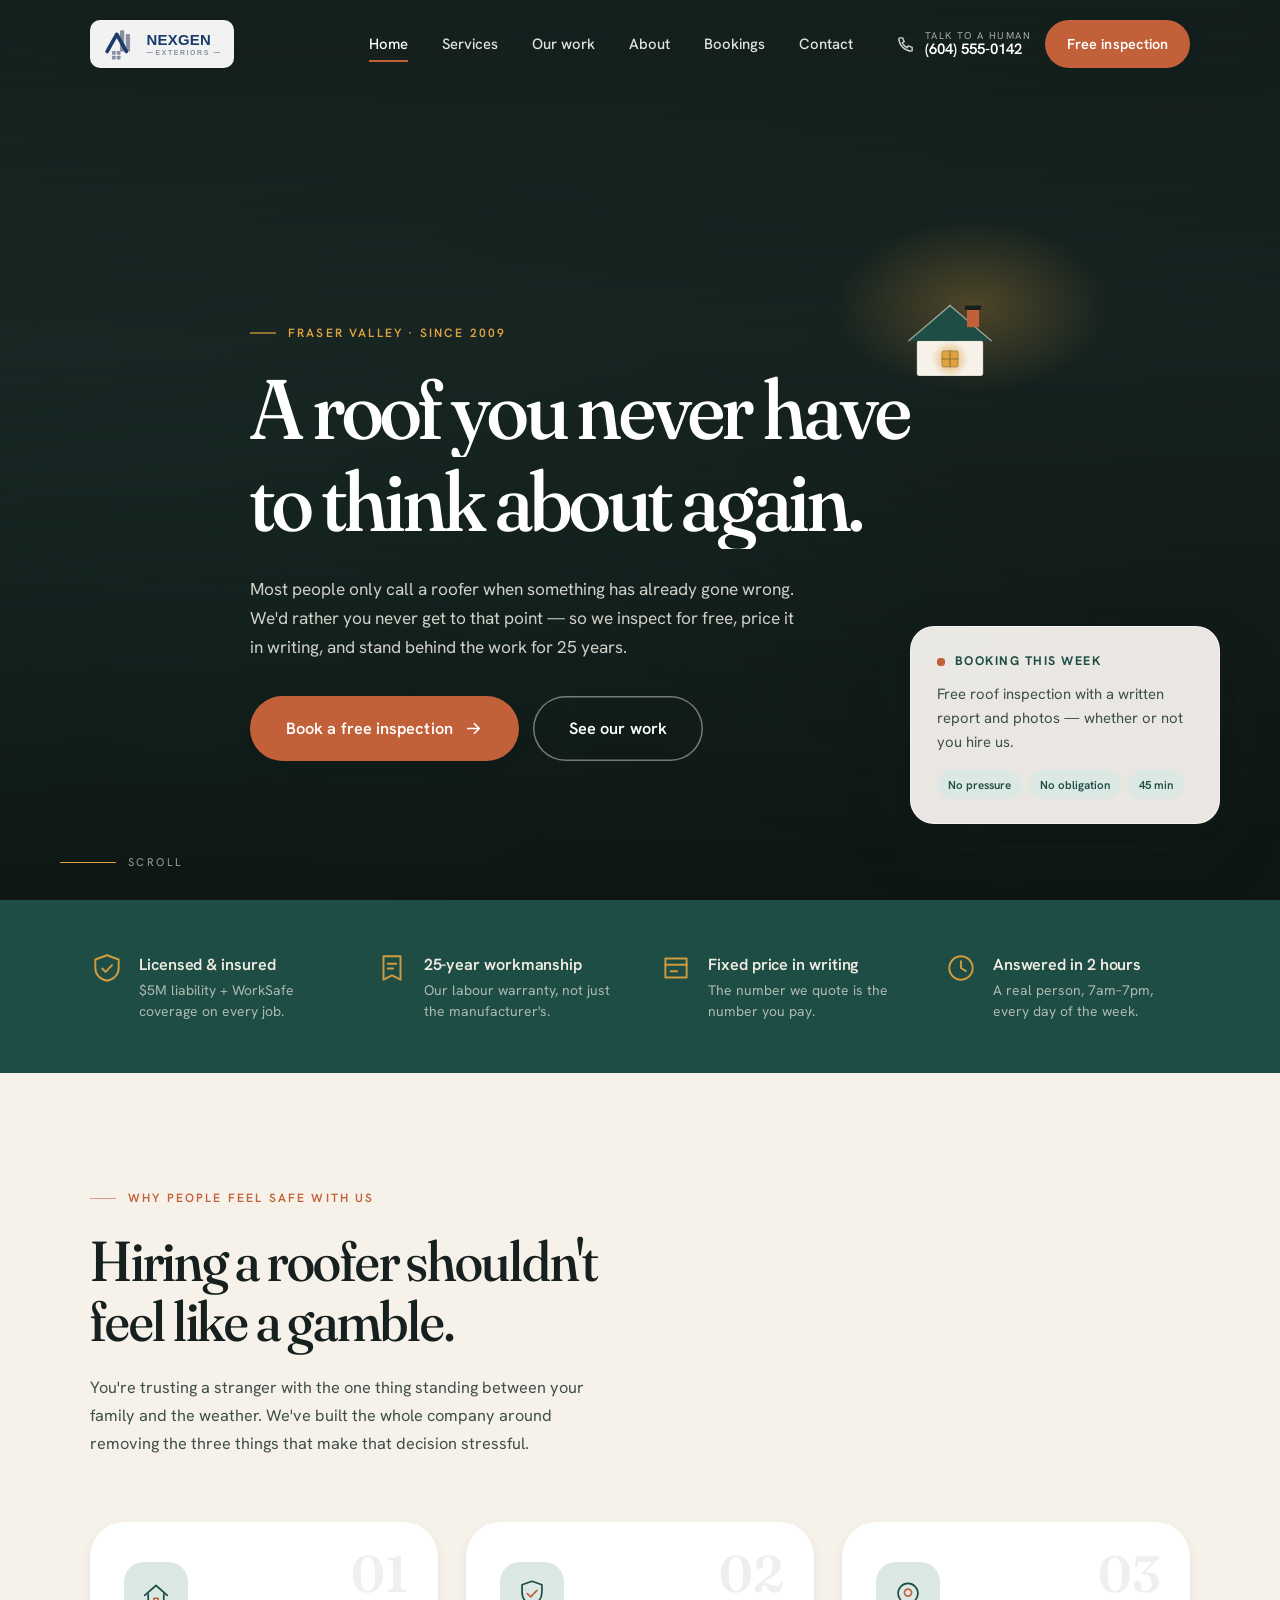
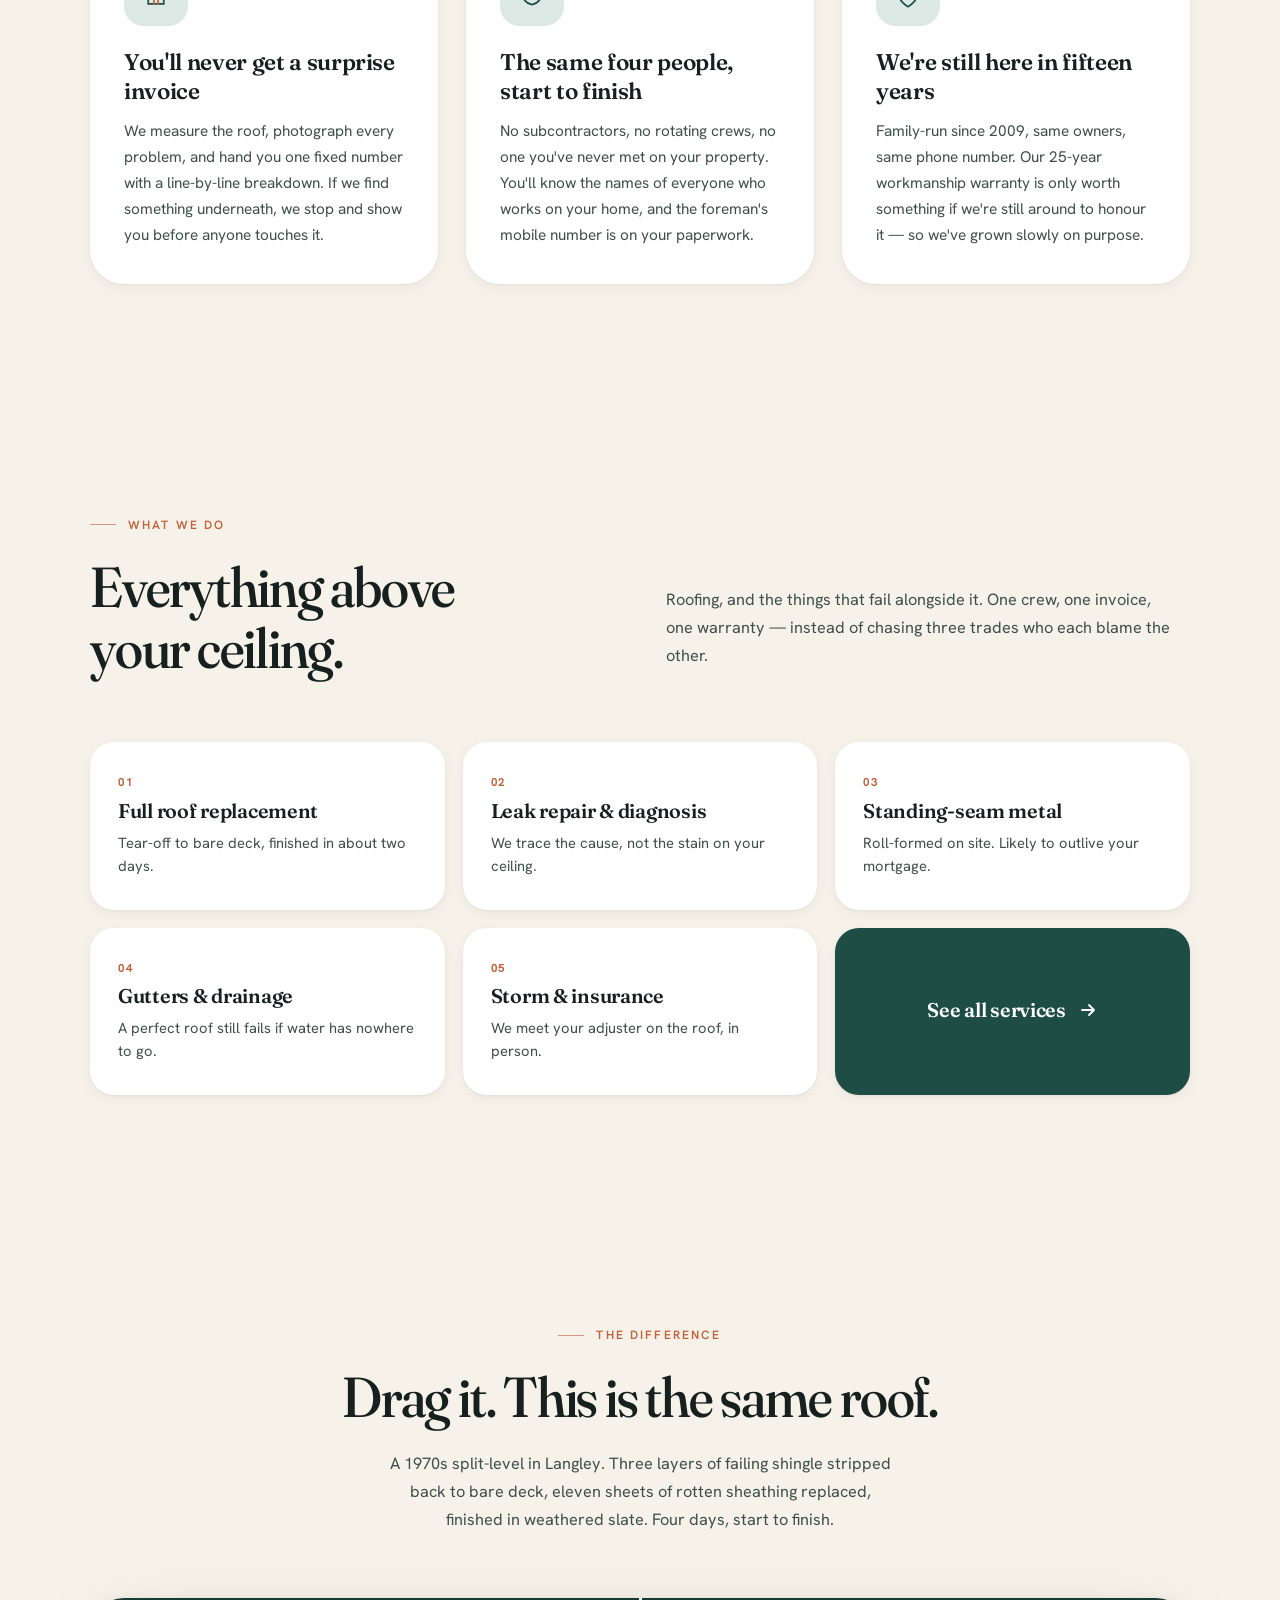
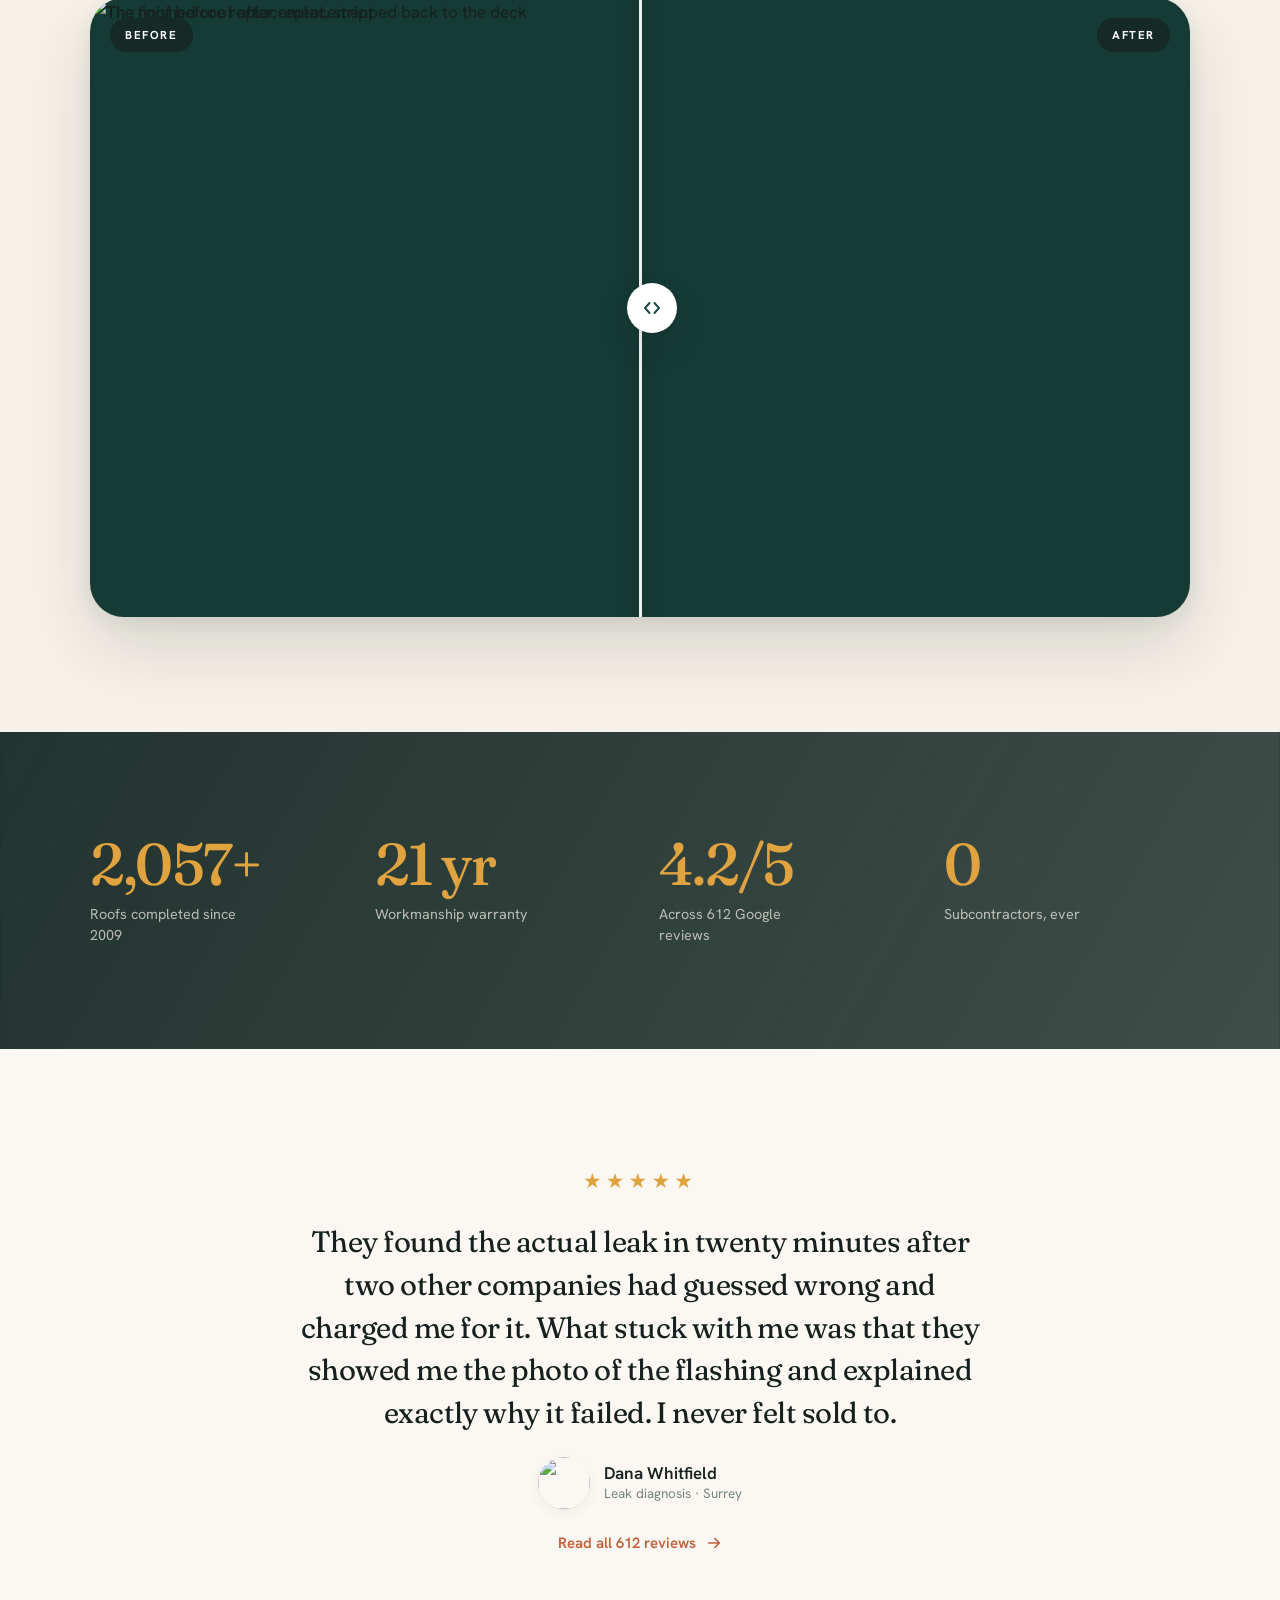
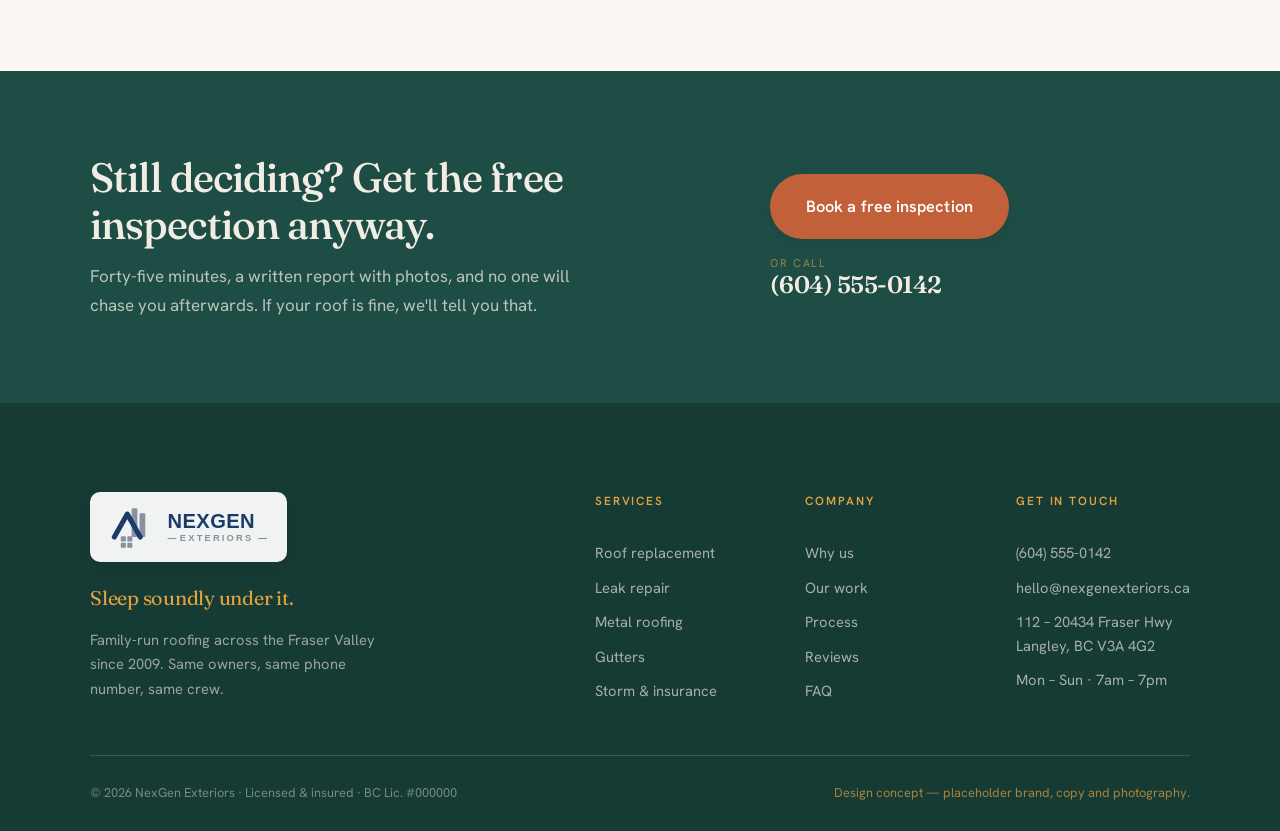
==== commit 82221645: "Rebrand the site to NexGen Exteriors Replaces the placeholder "Havenridge Roofing Co." brand with th" ====
--- a/index.html
+++ b/index.html
@@ -3,17 +3,17 @@
 <head>
 <meta charset="UTF-8" />
 <meta name="viewport" content="width=device-width, initial-scale=1" />
-<title>Havenridge Roofing Co. — Sleep soundly under it.</title>
-<meta name="description" content="Havenridge Roofing Co. installs and repairs roofs across the Fraser Valley. Licensed, insured, fixed price in writing, and a 25-year workmanship warranty." />
+<title>NexGen Exteriors — Sleep soundly under it.</title>
+<meta name="description" content="NexGen Exteriors installs and repairs roofs across the Fraser Valley. Licensed, insured, fixed price in writing, and a 25-year workmanship warranty." />
 <meta name="theme-color" content="#1E4D45" />
 <meta property="og:type" content="website" />
-<meta property="og:title" content="Havenridge Roofing Co. — Sleep soundly under it." />
-<meta property="og:description" content="Havenridge Roofing Co. installs and repairs roofs across the Fraser Valley. Licensed, insured, fixed price in writing, and a 25-year workmanship warranty." />
+<meta property="og:title" content="NexGen Exteriors — Sleep soundly under it." />
+<meta property="og:description" content="NexGen Exteriors installs and repairs roofs across the Fraser Valley. Licensed, insured, fixed price in writing, and a 25-year workmanship warranty." />
 <link rel="preconnect" href="https://fonts.googleapis.com" />
 <link rel="preconnect" href="https://fonts.gstatic.com" crossorigin />
 <link href="https://fonts.googleapis.com/css2?family=Fraunces:opsz,wght,SOFT@9..144,400..700,0..100&family=Hanken+Grotesk:wght@400;500;600;700&display=swap" rel="stylesheet" />
 <link rel="stylesheet" href="styles.css" />
-<link rel="icon" href="data:image/svg+xml,%3Csvg xmlns='http://www.w3.org/2000/svg' viewBox='0 0 32 32'%3E%3Cpath d='M4 16 16 6l12 10' fill='none' stroke='%231E4D45' stroke-width='3' stroke-linecap='round' stroke-linejoin='round'/%3E%3Cpath d='M8 15v10h16V15' fill='none' stroke='%23C2603A' stroke-width='3' stroke-linecap='round' stroke-linejoin='round'/%3E%3C/svg%3E" />
+<link rel="icon" type="image/svg+xml" href="favicon.svg" />
 <script src="main.js" defer></script>
 </head>
 <body>
@@ -26,12 +26,12 @@
 <div class="preloader" data-preloader aria-hidden="true">
   <div class="preloader__mark">
     <svg viewBox="0 0 120 96" fill="none" aria-hidden="true">
-      <path class="pl-roof" d="M10 52 60 12l50 40" stroke="#F6F1E9" stroke-width="5" stroke-linecap="round" stroke-linejoin="round"/>
-      <path class="pl-walls" d="M24 48v34h72V48" stroke="#C2603A" stroke-width="5" stroke-linecap="round" stroke-linejoin="round"/>
-      <path class="pl-door" d="M52 82V64h16v18" stroke="#E0A33F" stroke-width="5" stroke-linecap="round" stroke-linejoin="round"/>
+      <path class="pl-roof" d="M18 82 60 20l42 62" stroke="#F6F1E9" stroke-width="7" stroke-linecap="round" stroke-linejoin="round"/>
+      <path class="pl-walls" d="M70 30v50" stroke="#8891A0" stroke-width="9" stroke-linecap="round"/>
+      <path class="pl-door" d="M84 40v40" stroke="#8891A0" stroke-width="8" stroke-linecap="round"/>
     </svg>
   </div>
-  <p class="preloader__word">Havenridge</p>
+  <p class="preloader__word">NexGen Exteriors</p>
 </div>
 
 <a class="skip-link" href="#main">Skip to content</a>
@@ -42,15 +42,8 @@
 <!-- ============ HEADER ============ -->
 <header class="hdr" data-hdr>
   <div class="hdr__in">
-    <a class="logo" href="index.html" aria-label="Havenridge Roofing Co. — home">
-      <span class="logo__mark" aria-hidden="true">
-        <svg viewBox="0 0 40 40" fill="none">
-          <path d="M5 21 20 8l15 13" stroke="currentColor" stroke-width="2.6" stroke-linecap="round" stroke-linejoin="round"/>
-          <path d="M10 19v13h20V19" stroke="currentColor" stroke-width="2.6" stroke-linecap="round" stroke-linejoin="round"/>
-          <path class="logo__glow" d="M16.5 32v-7h7v7" stroke="var(--accent)" stroke-width="2.6" stroke-linecap="round" stroke-linejoin="round"/>
-        </svg>
-      </span>
-      <span class="logo__txt"><b>Havenridge</b><i>Roofing Co.</i></span>
+    <a class="logo" href="index.html" aria-label="NexGen Exteriors — home">
+      <span class="logo__badge"><img class="logo__img" src="logo.svg" width="218" height="64" alt="" /></span>
     </a>
 
     <nav class="nav" aria-label="Primary">
@@ -494,15 +487,8 @@
   <div class="wrap">
     <div class="ftr__top">
       <div class="ftr__brand">
-        <a class="logo logo--lg" href="index.html" aria-label="Havenridge Roofing Co. — home">
-          <span class="logo__mark" aria-hidden="true">
-            <svg viewBox="0 0 40 40" fill="none">
-              <path d="M5 21 20 8l15 13" stroke="currentColor" stroke-width="2.6" stroke-linecap="round" stroke-linejoin="round"/>
-              <path d="M10 19v13h20V19" stroke="currentColor" stroke-width="2.6" stroke-linecap="round" stroke-linejoin="round"/>
-              <path d="M16.5 32v-7h7v7" stroke="var(--accent)" stroke-width="2.6" stroke-linecap="round" stroke-linejoin="round"/>
-            </svg>
-          </span>
-          <span class="logo__txt"><b>Havenridge</b><i>Roofing Co.</i></span>
+        <a class="logo logo--lg" href="index.html" aria-label="NexGen Exteriors — home">
+          <span class="logo__badge"><img class="logo__img" src="logo.svg" width="218" height="64" alt="" /></span>
         </a>
         <p class="ftr__tag">Sleep soundly under it.</p>
         <p class="ftr__blurb">Family-run roofing across the Fraser Valley since 2009. Same owners,
@@ -529,7 +515,7 @@
         <div>
           <h4>Get in touch</h4>
           <a href="tel:+16045550142">(604) 555-0142</a>
-          <a href="mailto:hello@havenridgeroofing.ca">hello@havenridgeroofing.ca</a>
+          <a href="mailto:hello@nexgenexteriors.ca">hello@nexgenexteriors.ca</a>
           <span>112 – 20434 Fraser Hwy<br />Langley, BC V3A 4G2</span>
           <span>Mon – Sun · 7am – 7pm</span>
         </div>
@@ -537,7 +523,7 @@
     </div>
 
     <div class="ftr__bar">
-      <p>© 2026 Havenridge Roofing Co. · Licensed &amp; insured · BC Lic. #000000</p>
+      <p>© 2026 NexGen Exteriors · Licensed &amp; insured · BC Lic. #000000</p>
       <p class="ftr__demo">Design concept — placeholder brand, copy and photography.</p>
     </div>
   </div>
--- a/styles.css
+++ b/styles.css
@@ -1,2442 +1,1160 @@
-:root {
-  --ink: #1b1b18;
-  --ink-deep: #10110f;
-  --paper: #f3f0e8;
-  --paper-warm: #e8e1d4;
-  --white: #fdfcf8;
-  --accent: #b68a4c;
-  --accent-dark: #8c6532;
-  --sage: #969c92;
-  --line: rgba(20, 32, 31, 0.16);
-  --line-light: rgba(255, 255, 255, 0.22);
-  --serif: "Italiana", "Times New Roman", serif;
-  --sans: "Manrope", Arial, sans-serif;
-  --container: min(1280px, calc(100vw - 80px));
-  --header-height: 88px;
-}
-
-* {
-  box-sizing: border-box;
-}
-
-html {
-  scroll-behavior: smooth;
-  scroll-padding-top: var(--header-height);
-}
-
-body {
-  margin: 0;
-  background: var(--paper);
-  color: var(--ink);
-  font-family: var(--sans);
-  font-size: 16px;
-  line-height: 1.6;
-  -webkit-font-smoothing: antialiased;
-}
-
-body::before {
-  background-image: url("data:image/svg+xml,%3Csvg viewBox='0 0 180 180' xmlns='http://www.w3.org/2000/svg'%3E%3Cfilter id='n'%3E%3CfeTurbulence type='fractalNoise' baseFrequency='.9' numOctaves='3' stitchTiles='stitch'/%3E%3C/filter%3E%3Crect width='100%25' height='100%25' filter='url(%23n)' opacity='.32'/%3E%3C/svg%3E");
-  content: "";
-  inset: 0;
-  opacity: 0.025;
-  pointer-events: none;
-  position: fixed;
-  z-index: 999;
-}
-
-body.menu-open {
-  overflow: hidden;
-}
-
-img {
-  display: block;
-  width: 100%;
-}
-
-a {
-  color: inherit;
-  text-decoration: none;
-}
-
-button,
-input,
-select,
-textarea {
-  color: inherit;
-  font: inherit;
-}
-
-button,
-a {
-  -webkit-tap-highlight-color: transparent;
-}
-
-:focus-visible {
-  outline: 3px solid var(--accent);
-  outline-offset: 4px;
-}
-
-.skip-link {
-  background: var(--white);
-  left: 16px;
-  padding: 10px 16px;
-  position: fixed;
-  top: -80px;
-  z-index: 1000;
-}
-
-.skip-link:focus {
-  top: 12px;
-}
-
-.container {
-  margin-inline: auto;
-  width: var(--container);
-}
-
-.section {
-  padding: 130px 0;
-}
-
-.eyebrow {
-  align-items: center;
-  display: flex;
-  font-size: 0.7rem;
-  font-weight: 700;
-  gap: 12px;
-  letter-spacing: 0.18em;
-  margin: 0 0 24px;
-  text-transform: uppercase;
-}
-
-.eyebrow::before {
-  background: var(--accent);
-  content: "";
-  height: 2px;
-  width: 28px;
-}
-
-.eyebrow-light {
-  color: rgba(255, 255, 255, 0.82);
-}
-
-.eyebrow-accent {
-  color: var(--accent);
-}
-
-h1,
-h2,
-h3,
-p {
-  margin-top: 0;
-}
-
-h1,
-h2 {
-  font-family: var(--serif);
-  font-weight: 400;
-  letter-spacing: -0.025em;
-  line-height: 0.94;
-}
-
-h2 {
-  font-size: clamp(3rem, 5vw, 5.4rem);
-}
-
-h2 em {
-  font-weight: 400;
-}
-
-.button {
-  align-items: center;
-  border: 1px solid transparent;
-  display: inline-flex;
-  font-size: 0.72rem;
-  font-weight: 700;
-  gap: 30px;
-  justify-content: center;
-  letter-spacing: 0.09em;
-  min-height: 58px;
-  padding: 0 30px;
-  position: relative;
-  text-transform: uppercase;
-  transition:
-    background-color 180ms ease,
-    border-color 180ms ease,
-    color 180ms ease,
-    transform 180ms ease;
-}
-
-.button:hover {
-  transform: translateY(-2px);
-}
-
-.button svg {
-  fill: none;
-  height: 18px;
-  stroke: currentColor;
-  stroke-width: 1.5;
-  width: 18px;
-}
-
-.button-accent {
-  background: var(--accent);
-  color: var(--ink-deep);
-}
-
-.button-accent:hover {
-  background: #caa66d;
-}
-
-.button-light {
-  background: var(--white);
-  color: var(--ink);
-}
-
-.button-light:hover {
-  background: var(--paper-warm);
-}
-
-.button-outline {
-  border-color: rgba(255, 255, 255, 0.62);
-  color: var(--white);
-}
-
-.button-outline:hover {
-  background: var(--white);
-  color: var(--ink);
-}
-
-.text-link {
-  align-items: center;
-  border-bottom: 1px solid currentColor;
-  display: inline-flex;
-  font-size: 0.72rem;
-  font-weight: 700;
-  gap: 28px;
-  letter-spacing: 0.1em;
-  padding-bottom: 7px;
-  text-transform: uppercase;
-}
-
-.text-link span {
-  transition: transform 180ms ease;
-}
-
-.text-link:hover span {
-  transform: translate(3px, -3px);
-}
-
-.text-link-light {
-  color: var(--white);
-}
-
-/* Header */
-.site-header {
-  border-bottom: 1px solid rgba(255, 255, 255, 0.16);
-  color: var(--white);
-  left: 0;
-  position: fixed;
-  right: 0;
-  top: 0;
-  transition:
-    background-color 220ms ease,
-    box-shadow 220ms ease,
-    color 220ms ease;
-  z-index: 100;
-}
-
-.site-header.scrolled,
-.site-header.menu-active {
-  background: rgba(245, 242, 235, 0.97);
-  box-shadow: 0 1px 0 var(--line);
-  color: var(--ink);
-}
-
-.site-header.scrolled {
-  border-bottom-color: var(--line);
-}
-
-.header-inner {
-  align-items: center;
-  display: flex;
-  height: var(--header-height);
-  justify-content: space-between;
-  margin-inline: auto;
-  max-width: 1480px;
-  padding: 0 36px;
-}
-
-.brand {
-  align-items: center;
-  display: inline-flex;
-  gap: 12px;
-  min-width: 170px;
-}
-
-.brand-mark {
-  border: 1px solid currentColor;
-  display: grid;
-  height: 39px;
-  place-items: center;
-  width: 39px;
-}
-
-.brand-mark svg {
-  fill: none;
-  stroke: var(--accent);
-  stroke-linecap: square;
-  stroke-width: 1.4;
-  width: 27px;
-}
-
-.brand-copy {
-  display: flex;
-  flex-direction: column;
-  line-height: 1;
-}
-
-.brand-copy strong {
-  font-family: var(--serif);
-  font-size: 1.03rem;
-  font-weight: 400;
-  letter-spacing: 0.21em;
-}
-
-.brand-copy span {
-  font-size: 0.49rem;
-  letter-spacing: 0.39em;
-  margin-top: 6px;
-}
-
-.desktop-nav {
-  align-items: center;
-  display: flex;
-  gap: clamp(18px, 2vw, 34px);
-}
-
-.desktop-nav a {
-  font-size: 0.68rem;
-  font-weight: 600;
-  letter-spacing: 0.06em;
-  position: relative;
-  text-transform: uppercase;
-}
-
-.desktop-nav a::after {
-  background: var(--accent);
-  bottom: -8px;
-  content: "";
-  height: 2px;
-  left: 0;
-  position: absolute;
-  transform: scaleX(0);
-  transform-origin: left;
-  transition: transform 180ms ease;
-  width: 100%;
-}
-
-.desktop-nav a:hover::after,
-.desktop-nav a.active::after {
-  transform: scaleX(1);
-}
-
-.header-actions {
-  align-items: center;
-  display: flex;
-  gap: 24px;
-}
-
-.phone-link {
-  font-size: 0.72rem;
-  font-weight: 700;
-  letter-spacing: 0.04em;
-}
-
-.phone-link span {
-  display: block;
-  font-size: 0.56rem;
-  font-weight: 500;
-  letter-spacing: 0.12em;
-  opacity: 0.7;
-  text-transform: uppercase;
-}
-
-.header-cta {
-  min-height: 46px;
-  padding: 0 20px;
-}
-
-.menu-toggle,
-.mobile-menu {
-  display: none;
-}
-
-/* Hero */
-.hero {
-  color: var(--white);
-  min-height: 940px;
-  overflow: hidden;
-  position: relative;
-}
-
-.hero-image,
-.hero-scrim {
-  height: 100%;
-  inset: 0;
-  position: absolute;
-}
-
-.hero-image {
-  filter: saturate(0.72) contrast(1.06);
-  object-fit: cover;
-  object-position: center 45%;
-}
-
-.hero-scrim {
+/* =========================================================================
+   HAVENRIDGE ROOFING CO. — design system
+   Brief: "makes you feel safe". Warm paper, deep evergreen shelter,
+   terracotta warmth. Soft radii, calm motion, generous air.
+   ========================================================================= */
+
+:root{
+  /* surface */
+  --canvas:#F6F1E9;
+  --canvas-2:#FBF8F3;
+  --surface:#FFFFFF;
+  --dark:#16211F;
+  --dark-2:#1B2A27;
+
+  /* ink */
+  --ink:#16211F;
+  --ink-2:#3E4F4A;
+  --muted:#77857F;
+  --on-dark:#F2EDE4;
+  --on-dark-2:#AFBDB6;
+
+  /* brand */
+  --brand:#1E4D45;
+  --brand-700:#163A34;
+  --brand-100:#DCE8E3;
+  --accent:#C2603A;
+  --accent-600:#A94E2C;
+  --accent-100:#F6E3D8;
+  --gold:#E0A33F;
+
+  --line:rgba(22,33,31,.11);
+  --line-2:rgba(22,33,31,.07);
+  --line-d:rgba(242,237,228,.16);
+
+  /* type */
+  --display:"Fraunces",Georgia,"Times New Roman",serif;
+  --sans:"Hanken Grotesk",ui-sans-serif,system-ui,-apple-system,"Segoe UI",Roboto,sans-serif;
+
+  /* shape */
+  --r-sm:10px; --r:16px; --r-lg:24px; --r-xl:34px; --r-pill:999px;
+
+  /* warm-tinted shadows, never harsh black */
+  --sh-1:0 1px 2px rgba(30,45,41,.05), 0 4px 14px rgba(30,45,41,.05);
+  --sh-2:0 2px 6px rgba(30,45,41,.06), 0 14px 38px rgba(30,45,41,.09);
+  --sh-3:0 6px 18px rgba(30,45,41,.08), 0 30px 70px rgba(30,45,41,.14);
+
+  /* motion */
+  --e-out:cubic-bezier(.22,.9,.24,1);
+  --e-soft:cubic-bezier(.4,0,.2,1);
+  --e-settle:cubic-bezier(.18,.9,.28,1.06);
+
+  --wrap:1220px;
+  --gut:clamp(20px,5vw,60px);
+}
+
+*,*::before,*::after{box-sizing:border-box}
+html{-webkit-text-size-adjust:100%}
+html:focus-within{scroll-behavior:smooth}
+body{
+  margin:0; background:var(--canvas); color:var(--ink);
+  font-family:var(--sans); font-size:17px; line-height:1.68;
+  font-weight:400; -webkit-font-smoothing:antialiased; text-rendering:optimizeLegibility;
+  overflow-x:hidden;
+}
+body.is-locked{overflow:hidden}
+img,svg{display:block; max-width:100%}
+img{height:auto}
+button,input,select,textarea{font:inherit; color:inherit}
+button{cursor:pointer; background:none; border:0; padding:0}
+a{color:inherit; text-decoration:none}
+h1,h2,h3,h4,p,figure,blockquote,ul,ol{margin:0}
+ul,ol{padding:0; list-style:none}
+
+::selection{background:var(--accent); color:#fff}
+
+/* `hidden` must always win — several overlays below set display, and a
+   display rule silently beats the attribute. Without this the lightbox
+   covers the page and eats every click. */
+[hidden]{display:none !important}
+
+:focus-visible{outline:2.5px solid var(--accent); outline-offset:3px; border-radius:4px}
+
+.wrap{width:100%; max-width:var(--wrap); margin-inline:auto; padding-inline:var(--gut)}
+
+.skip-link{
+  position:fixed; top:10px; left:10px; z-index:200; padding:12px 20px;
+  background:var(--brand); color:#fff; border-radius:var(--r-sm);
+  transform:translateY(-160%); transition:transform .3s var(--e-out);
+}
+.skip-link:focus{transform:none}
+
+/* ---------- type ---------- */
+.eyebrow{
+  font-size:.75rem; font-weight:600; letter-spacing:.18em; text-transform:uppercase;
+  color:var(--accent); margin-bottom:22px; display:flex; align-items:center; gap:12px;
+}
+.eyebrow::before{content:""; width:26px; height:1.5px; background:currentColor; opacity:.6}
+.eyebrow--light{color:var(--gold)}
+
+.sec__h2{
+  font-family:var(--display); font-weight:500;
+  font-size:clamp(2.1rem,4.4vw,3.6rem); line-height:1.08;
+  letter-spacing:-.022em; font-variation-settings:"SOFT" 40,"opsz" 110;
+}
+.sec__lead{
+  font-size:clamp(1.02rem,1.25vw,1.15rem); color:var(--ink-2);
+  max-width:56ch; line-height:1.72;
+}
+/* headings and their lead paragraph need air between them; in the split
+   layout the lead is a sibling column, so only space the stacked case */
+.sec__h2+.sec__lead,.sec__h2+.calc__note{margin-top:22px}
+.hero__h1+.hero__sub{margin-top:0}
+.sec--dark .sec__lead{color:var(--on-dark-2)}
+
+/* ---------- buttons ---------- */
+.btn{
+  --bg:var(--brand); --fg:#fff;
+  position:relative; display:inline-flex; align-items:center; justify-content:center; gap:11px;
+  padding:16px 30px; border-radius:var(--r-pill); background:var(--bg); color:var(--fg);
+  font-weight:600; font-size:.97rem; letter-spacing:.005em; overflow:hidden; isolation:isolate;
+  transition:transform .45s var(--e-settle), box-shadow .45s var(--e-out), color .3s var(--e-soft);
+  box-shadow:var(--sh-1); will-change:transform;
+}
+.btn::before{
+  content:""; position:absolute; inset:0; z-index:-1; border-radius:inherit;
+  background:var(--accent-600); transform:translateY(101%);
+  transition:transform .5s var(--e-out);
+}
+.btn:hover{transform:translateY(-3px); box-shadow:var(--sh-2)}
+.btn:hover::before{transform:translateY(0)}
+.btn:active{transform:translateY(-1px)}
+.btn svg{width:19px; height:19px; transition:transform .45s var(--e-out)}
+.btn:hover svg{transform:translateX(4px)}
+.btn--accent{--bg:var(--accent)}
+.btn--accent::before{background:var(--brand)}
+.btn--ghost{--bg:transparent; --fg:#fff; box-shadow:inset 0 0 0 1.5px rgba(255,255,255,.42)}
+.btn--ghost::before{background:rgba(255,255,255,.14)}
+.btn--ghost:hover{box-shadow:inset 0 0 0 1.5px rgba(255,255,255,.75)}
+.btn--sm{padding:12px 22px; font-size:.9rem}
+.btn--lg{padding:19px 36px; font-size:1.02rem}
+.btn--full{width:100%}
+
+.chip{
+  padding:10px 20px; border-radius:var(--r-pill); font-size:.9rem; font-weight:600;
+  color:var(--ink-2); box-shadow:inset 0 0 0 1.4px var(--line);
+  transition:color .3s var(--e-soft), box-shadow .3s var(--e-soft), background .3s var(--e-soft), transform .4s var(--e-settle);
+}
+.chip:hover{color:var(--ink); box-shadow:inset 0 0 0 1.4px rgba(22,33,31,.24); transform:translateY(-2px)}
+.chip.is-on{background:var(--brand); color:#fff; box-shadow:none}
+
+/* ---------- scroll progress + cursor ---------- */
+.scrollbar{position:fixed; inset:0 0 auto 0; height:3px; z-index:120; pointer-events:none}
+.scrollbar i{
+  display:block; height:100%; width:0;
+  background:linear-gradient(90deg,var(--brand),var(--accent),var(--gold));
+  transform-origin:left; transition:width .1s linear;
+}
+.cursor{position:fixed; top:0; left:0; z-index:300; pointer-events:none; mix-blend-mode:difference; opacity:0}
+.cursor__dot,.cursor__ring{position:absolute; border-radius:50%; transform:translate(-50%,-50%)}
+.cursor__dot{width:6px; height:6px; background:#fff}
+.cursor__ring{
+  width:38px; height:38px; border:1.4px solid rgba(255,255,255,.55);
+  transition:width .35s var(--e-out), height .35s var(--e-out), border-color .3s var(--e-soft);
+}
+.cursor.is-on{opacity:1}
+.cursor.is-hot .cursor__ring{width:62px; height:62px; border-color:#fff}
+@media (hover:none),(pointer:coarse){.cursor{display:none}}
+
+/* ---------- preloader ---------- */
+.preloader{
+  position:fixed; inset:0; z-index:400; background:var(--brand-700);
+  display:grid; place-content:center; justify-items:center; gap:22px;
+  transition:opacity .7s var(--e-soft), visibility .7s;
+  /* Safety net: if main.js never runs, this still uncovers the page. CSS
+     rather than an inline script, so it also survives JS being disabled. */
+  animation:plBail .6s var(--e-soft) 4.6s forwards;
+}
+@keyframes plBail{to{opacity:0; visibility:hidden}}
+.preloader.is-gone{opacity:0; visibility:hidden}
+.preloader__mark svg{width:96px; height:78px}
+.preloader__mark path{stroke-dasharray:180; stroke-dashoffset:180; animation:plDraw 1.1s var(--e-out) forwards}
+.pl-walls{animation-delay:.32s !important}
+.pl-door{animation-delay:.58s !important}
+@keyframes plDraw{to{stroke-dashoffset:0}}
+.preloader__word{
+  font-family:var(--display); font-size:1.5rem; letter-spacing:.2em; text-transform:uppercase;
+  color:var(--on-dark); opacity:0; animation:plWord .8s var(--e-out) .7s forwards;
+}
+@keyframes plWord{from{opacity:0; transform:translateY(10px)} to{opacity:.85; transform:none}}
+
+/* ---------- header ---------- */
+.hdr{
+  position:fixed; inset:0 0 auto 0; z-index:110; padding:20px 0;
+  transition:padding .5s var(--e-out), background .5s var(--e-soft), box-shadow .5s var(--e-soft);
+}
+.hdr::before{
+  content:""; position:absolute; inset:0; background:rgba(246,241,233,.86);
+  backdrop-filter:blur(16px) saturate(1.3); -webkit-backdrop-filter:blur(16px) saturate(1.3);
+  border-bottom:1px solid var(--line-2);
+  opacity:0; transition:opacity .5s var(--e-soft);
+}
+.hdr.is-stuck{padding:11px 0}
+.hdr.is-stuck::before{opacity:1}
+.hdr.is-hidden{transform:translateY(-104%); transition:transform .5s var(--e-out), padding .5s var(--e-out)}
+.hdr__in{
+  position:relative; width:100%; max-width:var(--wrap); margin-inline:auto;
+  padding-inline:var(--gut); display:flex; align-items:center; gap:28px;
+}
+
+/* NexGen Exteriors wordmark: the logo is a raster/vector asset with fixed
+   navy+gray ink, not currentColor-driven text, so it can't recolor itself
+   between the transparent (hero) and stuck (cream) header states the way the
+   old inline mark + HTML text did. A light badge behind it instead keeps it
+   legible in both states without ever needing to change its own colors. */
+.logo{display:flex; align-items:center}
+.logo__badge{
+  display:inline-flex; align-items:center;
+  background:rgba(255,255,255,.94); border-radius:var(--r-sm);
+  padding:7px 14px; box-shadow:var(--sh-1);
+  transition:transform .55s var(--e-settle), box-shadow .45s var(--e-soft);
+}
+.logo:hover .logo__badge{transform:translateY(-2px); box-shadow:var(--sh-2)}
+.logo__img{display:block; height:34px; width:auto}
+.logo--lg .logo__badge{padding:12px 20px}
+.logo--lg .logo__img{height:46px}
+
+.nav{display:flex; gap:4px; margin-left:auto}
+.nav a{
+  position:relative; padding:9px 15px; font-size:.93rem; font-weight:500; color:rgba(255,255,255,.88);
+  border-radius:var(--r-pill); transition:color .35s var(--e-soft), background .35s var(--e-soft);
+}
+.hdr.is-stuck .nav a{color:var(--ink-2)}
+.nav a::after{
+  content:""; position:absolute; left:15px; right:15px; bottom:4px; height:1.5px;
+  background:var(--accent); transform:scaleX(0); transform-origin:right;
+  transition:transform .45s var(--e-out);
+}
+.nav a:hover::after,.nav a.is-on::after{transform:scaleX(1); transform-origin:left}
+.nav a:hover,.nav a.is-on{color:#fff}
+.hdr.is-stuck .nav a:hover,.hdr.is-stuck .nav a.is-on{color:var(--brand)}
+
+.hdr__act{display:flex; align-items:center; gap:14px; margin-left:auto}
+.nav+.hdr__act{margin-left:0}
+.tel{display:flex; align-items:center; gap:10px; color:#fff; transition:color .45s var(--e-soft)}
+.hdr.is-stuck .tel{color:var(--brand)}
+.tel svg{width:19px; height:19px; opacity:.8}
+.tel span{display:flex; flex-direction:column; line-height:1.15}
+.tel i{font-style:normal; font-size:.62rem; letter-spacing:.14em; text-transform:uppercase; opacity:.62}
+.tel b{font-size:.94rem; font-weight:600; white-space:nowrap}
+.tel:hover svg{opacity:1}
+
+.burger{display:none; width:44px; height:44px; border-radius:50%; position:relative; box-shadow:inset 0 0 0 1.4px rgba(255,255,255,.3)}
+.hdr.is-stuck .burger{box-shadow:inset 0 0 0 1.4px var(--line)}
+.burger span{
+  position:absolute; left:13px; width:18px; height:1.8px; background:#fff; border-radius:2px;
+  transition:transform .45s var(--e-out), opacity .3s var(--e-soft), background .45s var(--e-soft);
+}
+.hdr.is-stuck .burger span{background:var(--brand)}
+.burger span:nth-child(1){top:19px}
+.burger span:nth-child(2){top:25px}
+.burger[aria-expanded="true"] span:nth-child(1){transform:translateY(3px) rotate(45deg)}
+.burger[aria-expanded="true"] span:nth-child(2){transform:translateY(-3px) rotate(-45deg)}
+
+.mnav{
+  position:fixed; inset:0 0 auto 0; z-index:105; padding:104px var(--gut) 34px;
+  background:var(--canvas); display:flex; flex-direction:column; gap:2px;
+  transform:translateY(-100%); transition:transform .6s var(--e-out); box-shadow:var(--sh-3);
+}
+.mnav.is-open{transform:none}
+.mnav a{padding:15px 0; font-family:var(--display); font-size:1.5rem; font-weight:500; border-bottom:1px solid var(--line-2)}
+.mnav__tel{font-family:var(--sans)!important; font-size:1.05rem!important; color:var(--accent); font-weight:600}
+.mnav .btn{margin-top:18px}
+
+/* ---------- hero ---------- */
+.hero{
+  position:relative; min-height:100svh; display:flex; align-items:flex-end;
+  padding:150px 0 76px; overflow:hidden; isolation:isolate; color:#fff;
+  background:linear-gradient(160deg,#20332F,#16211F);
+}
+.hero__media{position:absolute; inset:-9% 0; z-index:-2; will-change:transform}
+.hero__media img{width:100%; height:100%; object-fit:cover; object-position:50% 58%}
+.hero__scrim{
+  position:absolute; inset:0; z-index:-1;
   background:
-    linear-gradient(90deg, rgba(12, 13, 11, 0.95) 0%, rgba(12, 13, 11, 0.65) 47%, rgba(12, 13, 11, 0.12) 100%),
-    linear-gradient(0deg, rgba(12, 13, 11, 0.68) 0%, transparent 50%);
-}
-
-.hero-rule {
-  border-left: 1px solid rgba(255, 255, 255, 0.22);
-  bottom: 0;
-  left: calc((100vw - min(1280px, calc(100vw - 80px))) / 2 + 70%);
-  position: absolute;
-  top: var(--header-height);
-}
-
-.hero-content {
-  align-items: flex-start;
-  display: flex;
-  flex-direction: column;
-  min-height: 940px;
-  padding-bottom: 52px;
-  padding-top: 190px;
-  position: relative;
-  z-index: 2;
-}
-
-.hero h1 {
-  font-size: clamp(5.6rem, 10.5vw, 10.8rem);
-  line-height: 0.8;
-  margin-bottom: 44px;
-  max-width: 1050px;
-}
-
-.hero h1 em {
-  color: var(--accent);
-  display: inline-block;
-  font-weight: 400;
-  margin-left: clamp(40px, 9vw, 140px);
-}
-
-.hero-lede {
-  color: rgba(255, 255, 255, 0.78);
-  font-size: 1rem;
-  line-height: 1.8;
-  margin-bottom: 34px;
-  margin-left: clamp(40px, 9vw, 140px);
-  max-width: 570px;
-}
-
-.hero-actions {
-  align-items: center;
-  display: flex;
-  gap: 36px;
-  margin-left: clamp(40px, 9vw, 140px);
-}
-
-.hero-kicker {
-  align-items: center;
-  display: flex;
-  justify-content: space-between;
-  width: 68%;
-}
-
-.hero-kicker > span {
-  border-bottom: 1px solid rgba(255, 255, 255, 0.34);
-  color: rgba(255, 255, 255, 0.6);
-  font-size: 0.55rem;
-  letter-spacing: 0.16em;
-  padding-bottom: 8px;
-  text-transform: uppercase;
-}
-
-.hero-monogram {
-  color: rgba(255, 255, 255, 0.045);
-  font-family: var(--serif);
-  font-size: min(62vw, 880px);
-  line-height: 0.7;
-  pointer-events: none;
-  position: absolute;
-  right: -1vw;
-  top: 120px;
-  z-index: 1;
-}
-
-.hero-seal {
-  bottom: 150px;
-  position: absolute;
-  right: 3%;
-  width: 120px;
-}
-
-.hero-seal svg {
-  animation: seal-turn 24s linear infinite;
-  overflow: visible;
-}
-
-.hero-seal text {
-  fill: rgba(255, 255, 255, 0.68);
-  font-family: var(--sans);
-  font-size: 7px;
-  font-weight: 600;
-  letter-spacing: 2.1px;
-}
-
-.hero-seal .seal-mark {
-  animation: seal-turn-reverse 24s linear infinite;
-  fill: none;
-  stroke: var(--accent);
-  stroke-width: 1.2;
-  transform-box: fill-box;
-  transform-origin: center;
-}
-
-@keyframes seal-turn {
-  to {
-    transform: rotate(360deg);
+    linear-gradient(to top,rgba(14,22,20,.95) 2%,rgba(14,22,20,.62) 34%,rgba(14,22,20,.34) 62%,rgba(14,22,20,.62) 100%),
+    radial-gradient(120% 78% at 14% 82%,rgba(30,77,69,.5),transparent 62%);
+}
+.hero__in{position:relative; z-index:2; max-width:900px}
+.hero__h1{
+  font-family:var(--display); font-weight:500;
+  font-size:clamp(2.6rem,6.6vw,5.3rem); line-height:1.03; letter-spacing:-.032em;
+  font-variation-settings:"SOFT" 55,"opsz" 144; margin-bottom:26px;
+}
+.hero__h1 .ln{display:block; overflow:hidden; padding-bottom:.06em}
+.hero__h1 .ln>span{
+  display:block; transform:translateY(112%);
+  animation:lnUp 1.15s var(--e-out) forwards;
+}
+.hero__h1 .ln:nth-child(1)>span{animation-delay:.22s}
+.hero__h1 .ln:nth-child(2)>span{animation-delay:.36s}
+@keyframes lnUp{to{transform:none}}
+.hero__sub{font-size:clamp(1.03rem,1.35vw,1.2rem); max-width:56ch; color:rgba(242,237,228,.86); margin-bottom:34px}
+.hero__cta{display:flex; flex-wrap:wrap; gap:14px; margin-bottom:38px}
+.hero__trust{display:flex; flex-wrap:wrap; gap:10px 26px; font-size:.9rem; color:rgba(242,237,228,.8)}
+.hero__trust li{display:flex; align-items:center; gap:9px}
+.hero__trust svg{width:15px; height:15px; color:var(--gold); flex:none}
+
+/* hero art — a small illustrated cottage hangs above the last word of the
+   headline, and the bird lands on its chimney.
+
+   THESE TWO NUMBERS AIM IT. They are percentages of the hero box, marking the
+   single point the whole scene hangs from: the top of the chimney, where the
+   bird's feet land. Nudge them to re-aim the scene at the headline without
+   touching the markup. Tuned by measuring the live page in one environment,
+   not the designer's marked screenshot — see the comment above .hero__art
+   in index.html before assuming these are final. */
+.hero__art{
+  --scene-x:76;   --scene-y:34;
+
+  /* deliberately no z-index: this must NOT form a stacking context, or the
+     bird cannot sit above the copy while the house stays behind it */
+  position:absolute; inset:0; pointer-events:none;
+}
+
+/* everything hangs off one zero-size anchor point, so the house and the bird
+   can each be pinned to it in their own untransformed, undistorted box.
+   deliberately no z-index here either — same stacking-context trap as
+   .hero__art above: give this one a z-index and the bird gets sealed inside
+   it, unable to escape above the headline no matter what z-index it carries */
+.hero__scene{
+  position:absolute;
+  left:calc(var(--scene-x) * 1%); top:calc(var(--scene-y) * 1%);
+  width:0; height:0;
+}
+.hero__house{
+  position:absolute; width:102px; height:88px; left:-74px; top:-10px; overflow:visible;
+  /* the base reset sets svg{max-width:100%}; .hero__scene is a zero-size
+     anchor, so without this the house's width resolves to 0 and it vanishes */
+  max-width:none;
+  /* behind the headline copy — it reads as sitting on the photo, not on top
+     of the words. .hero__scene carries no stacking context of its own, so
+     this small explicit z-index is compared straight against .hero__in's */
+  z-index:1;
+}
+.hero__bird{
+  position:absolute; width:900px; height:520px; left:-700px; top:-470px; overflow:visible;
+  max-width:none;
+  /* above the headline copy and the booking card, for the same reason: no
+     stacking context sits between here and .hero, so 4 simply outranks
+     .hero__in's 2 and .hero__card's 3 */
+  z-index:4;
+}
+.hero__glowdot{
+  position:absolute; left:-190px; top:-120px; width:380px; height:240px; border-radius:50%;
+  background:radial-gradient(closest-side,rgba(224,163,63,.28),transparent 72%);
+}
+.hero__card{
+  position:absolute; z-index:3; right:var(--gut); bottom:76px; width:310px;
+  padding:24px 26px; border-radius:var(--r-lg); color:var(--ink);
+  background:rgba(251,248,243,.93); backdrop-filter:blur(14px); -webkit-backdrop-filter:blur(14px);
+  box-shadow:var(--sh-3); border:1px solid rgba(255,255,255,.5);
+}
+.hero__card-top{display:flex; align-items:center; gap:10px; margin-bottom:11px; font-size:.78rem; letter-spacing:.12em; text-transform:uppercase; color:var(--brand)}
+.pulse{position:relative; width:8px; height:8px; border-radius:50%; background:var(--accent); flex:none}
+.pulse::after{content:""; position:absolute; inset:0; border-radius:50%; background:var(--accent); animation:pulse 2.4s var(--e-out) infinite}
+@keyframes pulse{0%{transform:scale(1); opacity:.7} 70%,100%{transform:scale(3.4); opacity:0}}
+.hero__card p{font-size:.93rem; color:var(--ink-2); margin-bottom:15px; line-height:1.6}
+.hero__card-row{display:flex; flex-wrap:wrap; gap:7px}
+.hero__card-row span{font-size:.72rem; font-weight:600; padding:5px 11px; border-radius:var(--r-pill); background:var(--brand-100); color:var(--brand)}
+
+.hero__scroll{
+  position:absolute; left:var(--gut); bottom:28px; z-index:3;
+  display:flex; align-items:center; gap:12px;
+  font-size:.7rem; letter-spacing:.22em; text-transform:uppercase; color:rgba(242,237,228,.62);
+}
+.hero__scroll-line{width:56px; height:1.5px; background:rgba(242,237,228,.28); overflow:hidden; position:relative}
+.hero__scroll-line::after{
+  content:""; position:absolute; inset:0; background:var(--gold);
+  animation:scrollLine 2.6s var(--e-soft) infinite;
+}
+@keyframes scrollLine{0%{transform:translateX(-100%)} 55%,100%{transform:translateX(100%)}}
+
+/* ---------- section shell ---------- */
+.sec{padding:clamp(76px,9vw,140px) 0; position:relative}
+.sec--dark{background:var(--dark); color:var(--on-dark)}
+.sec--dark .sec__h2{color:var(--on-dark)}
+.sec__head{margin-bottom:clamp(44px,5vw,72px); max-width:820px}
+.sec__head--split{
+  display:grid; grid-template-columns:1fr 1fr; gap:clamp(24px,4vw,64px);
+  align-items:end; max-width:none;
+}
+.sec__head--split .sec__lead{padding-bottom:8px}
+.sec__head--center{text-align:center; margin-inline:auto}
+.sec__head--center .eyebrow{justify-content:center}
+.sec__head--center .sec__lead{margin-inline:auto}
+
+/* ---------- assurance bar ---------- */
+.assure{background:var(--brand); color:var(--on-dark); padding:clamp(34px,4vw,52px) 0}
+.assure__grid{display:grid; grid-template-columns:repeat(4,1fr); gap:clamp(20px,3vw,44px)}
+.assure__i{display:grid; grid-template-columns:auto 1fr; grid-template-rows:auto auto; gap:2px 15px; align-items:start}
+.assure__i svg{grid-row:1/3; width:34px; height:34px; color:var(--gold); opacity:.92}
+.assure__i b{font-size:1.01rem; font-weight:600; letter-spacing:-.005em}
+.assure__i span{font-size:.87rem; color:rgba(242,237,228,.68); line-height:1.5}
+
+/* ---------- promise cards ---------- */
+.promise__grid{display:grid; grid-template-columns:repeat(3,1fr); gap:clamp(18px,2.2vw,30px)}
+.pcard{
+  position:relative; padding:40px 34px 36px; border-radius:var(--r-xl); background:var(--surface);
+  box-shadow:var(--sh-1); overflow:hidden; isolation:isolate;
+  transition:transform .6s var(--e-out), box-shadow .6s var(--e-out);
+  transform-style:preserve-3d;
+}
+.pcard::after{
+  content:""; position:absolute; inset:0; z-index:-1; border-radius:inherit;
+  background:linear-gradient(165deg,var(--brand-100),transparent 58%);
+  opacity:0; transition:opacity .6s var(--e-soft);
+}
+.pcard:hover{transform:translateY(-8px); box-shadow:var(--sh-3)}
+.pcard:hover::after{opacity:1}
+.pcard__n{
+  position:absolute; top:26px; right:30px; font-family:var(--display);
+  font-size:3.2rem; line-height:1; color:var(--ink); opacity:.07; font-weight:600;
+}
+.pcard__ico{
+  width:64px; height:64px; display:grid; place-content:center; border-radius:20px;
+  background:var(--brand-100); color:var(--brand); margin-bottom:22px;
+  transition:transform .6s var(--e-settle), background .5s var(--e-soft);
+}
+.pcard:hover .pcard__ico{transform:translateY(-4px) scale(1.06); background:var(--accent-100)}
+.pcard__ico svg{width:34px; height:34px}
+.pcard h3{font-family:var(--display); font-size:1.42rem; font-weight:600; line-height:1.24; letter-spacing:-.015em; margin-bottom:13px}
+.pcard p{font-size:.96rem; color:var(--ink-2); line-height:1.7}
+
+/* ---------- services ---------- */
+.svc{display:grid; grid-template-columns:minmax(300px,.85fr) 1.15fr; gap:clamp(28px,4vw,66px); align-items:start}
+.svc__list{display:flex; flex-direction:column}
+.svc__tab{
+  display:grid; grid-template-columns:auto 1fr auto; align-items:center; gap:18px;
+  padding:24px 6px; text-align:left; border-bottom:1px solid var(--line-d);
+  color:rgba(242,237,228,.58); transition:color .4s var(--e-soft), padding .5s var(--e-out);
+}
+.svc__tab:first-child{border-top:1px solid var(--line-d)}
+.svc__tab-n{font-size:.72rem; letter-spacing:.14em; opacity:.6}
+.svc__tab-t{font-family:var(--display); font-size:1.28rem; font-weight:500; letter-spacing:-.012em; line-height:1.2}
+.svc__tab svg{width:20px; height:20px; opacity:0; transform:translateX(-8px); transition:opacity .4s var(--e-soft), transform .5s var(--e-out)}
+.svc__tab:hover{color:rgba(242,237,228,.88); padding-left:12px}
+.svc__tab.is-on{color:var(--gold); padding-left:12px}
+.svc__tab.is-on svg,.svc__tab:hover svg{opacity:1; transform:none}
+
+.svc__stage{display:flex; flex-direction:column; gap:30px}
+.svc__imgs{position:relative; aspect-ratio:16/10; border-radius:var(--r-xl); overflow:hidden; background:var(--brand-700)}
+.svc__imgs img{
+  position:absolute; inset:0; width:100%; height:100%; object-fit:cover;
+  opacity:0; transform:scale(1.07); transition:opacity .8s var(--e-soft), transform 1.3s var(--e-out);
+}
+.svc__imgs img.is-on{opacity:1; transform:none}
+.svc__panel{display:none}
+.svc__panel.is-on{display:block; animation:fadeUp .7s var(--e-out) both}
+@keyframes fadeUp{from{opacity:0; transform:translateY(14px)} to{opacity:1; transform:none}}
+.svc__panel h3{font-family:var(--display); font-size:1.6rem; font-weight:600; letter-spacing:-.018em; margin-bottom:12px}
+.svc__panel p{color:var(--on-dark-2); margin-bottom:20px; max-width:56ch}
+.svc__panel ul{display:grid; gap:10px}
+.svc__panel li{position:relative; padding-left:26px; font-size:.93rem; color:rgba(242,237,228,.78)}
+.svc__panel li::before{
+  content:""; position:absolute; left:0; top:.55em; width:13px; height:7px;
+  border-left:2px solid var(--gold); border-bottom:2px solid var(--gold);
+  transform:rotate(-45deg);
+}
+
+/* ---------- before / after ---------- */
+.ba__box{
+  position:relative; aspect-ratio:16/9; border-radius:var(--r-xl); overflow:hidden;
+  box-shadow:var(--sh-3); cursor:ew-resize; user-select:none; touch-action:pan-y;
+  background:var(--brand-700);
+}
+.ba__img{position:absolute; inset:0; width:100%; height:100%; object-fit:cover}
+.ba__clip{position:absolute; inset:0; width:50%; overflow:hidden; will-change:width}
+.ba__clip .ba__img{width:calc(100vw); max-width:none; height:100%}
+.ba__box .ba__clip .ba__img{width:var(--ba-w,100%)}
+.ba__tag{
+  position:absolute; top:20px; z-index:3; padding:7px 15px; border-radius:var(--r-pill);
+  font-size:.72rem; font-weight:700; letter-spacing:.14em; text-transform:uppercase;
+  background:rgba(22,33,31,.62); backdrop-filter:blur(8px); color:#fff;
+}
+.ba__tag--l{left:20px}
+.ba__tag--r{right:20px}
+.ba__handle{
+  position:absolute; top:0; bottom:0; left:50%; z-index:4; width:3px; margin-left:-1.5px;
+  background:rgba(255,255,255,.92); box-shadow:0 0 22px rgba(0,0,0,.35);
+  display:grid; place-content:center; color:var(--brand); cursor:ew-resize;
+}
+.ba__handle svg{
+  width:24px; height:24px; padding:13px; box-sizing:content-box; border-radius:50%;
+  background:#fff; box-shadow:var(--sh-2);
+  transition:transform .5s var(--e-settle);
+}
+.ba__handle:hover svg{transform:scale(1.1)}
+.ba__handle:active svg{transform:scale(.96)}
+
+/* ---------- process ---------- */
+.proc{display:grid; grid-template-columns:.95fr 1.05fr; gap:clamp(30px,5vw,80px); align-items:start}
+.proc__sticky{position:sticky; top:118px}
+.proc__visual{position:relative}
+.proc__imgs{position:relative; aspect-ratio:4/5; border-radius:var(--r-xl); overflow:hidden; background:var(--brand-100)}
+.proc__imgs img{
+  position:absolute; inset:0; width:100%; height:100%; object-fit:cover;
+  opacity:0; transform:scale(1.08); transition:opacity .85s var(--e-soft), transform 1.4s var(--e-out);
+}
+.proc__imgs img.is-on{opacity:1; transform:none}
+.proc__badge{
+  position:absolute; left:-18px; bottom:26px; padding:16px 24px; border-radius:var(--r-lg);
+  background:var(--surface); box-shadow:var(--sh-3); display:flex; align-items:baseline; gap:12px;
+}
+.proc__badge b{font-family:var(--display); font-size:1.7rem; color:var(--accent); line-height:1}
+.proc__badge span{font-size:.85rem; font-weight:600; color:var(--ink-2)}
+
+.proc__steps{display:flex; flex-direction:column; gap:6px}
+.proc__step{
+  position:relative; padding:28px 30px 28px 34px; border-radius:var(--r-lg);
+  transition:background .6s var(--e-soft), transform .6s var(--e-out); opacity:.42;
+}
+.proc__step::before{
+  content:""; position:absolute; left:0; top:28px; bottom:28px; width:2.5px; border-radius:2px;
+  background:var(--accent); transform:scaleY(0); transform-origin:top;
+  transition:transform .7s var(--e-out);
+}
+.proc__step.is-on{opacity:1; background:var(--surface); box-shadow:var(--sh-1)}
+.proc__step.is-on::before{transform:scaleY(1)}
+.proc__n{
+  display:inline-block; font-size:.72rem; font-weight:700; letter-spacing:.16em;
+  color:var(--accent); margin-bottom:9px;
+}
+.proc__step h3{font-family:var(--display); font-size:1.42rem; font-weight:600; letter-spacing:-.016em; margin-bottom:10px}
+.proc__step p{font-size:.96rem; color:var(--ink-2); margin-bottom:12px; max-width:52ch}
+.proc__meta{font-size:.78rem; font-weight:600; letter-spacing:.06em; text-transform:uppercase; color:var(--muted)}
+
+/* ---------- stats ---------- */
+.stats{position:relative; padding:clamp(66px,8vw,110px) 0; color:var(--on-dark); overflow:hidden; isolation:isolate}
+.stats__bg{position:absolute; inset:-10% 0; z-index:-2; will-change:transform}
+.stats__bg img{width:100%; height:100%; object-fit:cover}
+.stats::before{
+  content:""; position:absolute; inset:0; z-index:-1;
+  background:linear-gradient(120deg,rgba(22,41,37,.95),rgba(22,41,37,.82));
+}
+.stats__grid{display:grid; grid-template-columns:repeat(4,1fr); gap:clamp(22px,3vw,46px)}
+.stat b{
+  display:block; font-family:var(--display); font-weight:500;
+  font-size:clamp(2.4rem,4.6vw,4rem); line-height:1; letter-spacing:-.03em;
+  color:var(--gold); margin-bottom:10px; font-variation-settings:"SOFT" 30;
+}
+.stat span{font-size:.9rem; color:rgba(242,237,228,.72); line-height:1.5; display:block; max-width:22ch}
+
+/* ---------- work ---------- */
+.work__filters{display:flex; flex-wrap:wrap; gap:9px; margin-bottom:34px}
+.work__grid{display:grid; grid-template-columns:repeat(3,1fr); grid-auto-rows:270px; gap:clamp(12px,1.6vw,20px)}
+.wk{
+  position:relative; margin:0; border-radius:var(--r-lg); overflow:hidden; cursor:pointer;
+  background:var(--brand-100); box-shadow:var(--sh-1);
+  transition:transform .6s var(--e-out), box-shadow .6s var(--e-out), opacity .5s var(--e-soft);
+}
+.wk--tall{grid-row:span 2}
+.wk--wide{grid-column:span 2}
+.wk img{width:100%; height:100%; object-fit:cover; transition:transform 1.1s var(--e-out)}
+.wk::after{
+  content:""; position:absolute; inset:0;
+  background:linear-gradient(to top,rgba(14,22,20,.88) 0%,rgba(14,22,20,.2) 44%,transparent 68%);
+  opacity:.72; transition:opacity .55s var(--e-soft);
+}
+.wk:hover{transform:translateY(-6px); box-shadow:var(--sh-3)}
+.wk:hover img{transform:scale(1.07)}
+.wk:hover::after{opacity:.95}
+.wk figcaption{
+  position:absolute; left:0; right:0; bottom:0; z-index:2; padding:24px 26px; color:#fff;
+  display:flex; flex-direction:column; gap:4px;
+  transform:translateY(10px); opacity:.92; transition:transform .6s var(--e-out), opacity .5s var(--e-soft);
+}
+.wk:hover figcaption{transform:none; opacity:1}
+.wk figcaption b{font-family:var(--display); font-size:1.18rem; font-weight:600; letter-spacing:-.012em}
+.wk figcaption span{font-size:.8rem; color:rgba(255,255,255,.72)}
+.wk.is-out{opacity:0; transform:scale(.94); pointer-events:none}
+.wk.is-gone{display:none}
+
+/* ---------- calculator ---------- */
+.calc__in{display:grid; grid-template-columns:1fr 1fr; gap:clamp(34px,5vw,80px); align-items:center}
+.calc__note{
+  margin-top:24px; padding:16px 20px; border-left:2.5px solid var(--gold);
+  font-size:.9rem; color:rgba(242,237,228,.72); background:rgba(242,237,228,.04);
+  border-radius:0 var(--r-sm) var(--r-sm) 0;
+}
+.calc__card{
+  padding:clamp(28px,3.4vw,42px); border-radius:var(--r-xl); background:var(--canvas-2);
+  color:var(--ink); box-shadow:var(--sh-3); display:grid; gap:24px;
+}
+.fld{display:grid; gap:11px}
+.fld label,.fld__lbl{display:flex; justify-content:space-between; align-items:baseline; font-size:.87rem; font-weight:600; letter-spacing:.01em}
+.fld label b{font-family:var(--display); font-size:1.08rem; color:var(--accent); font-weight:600}
+.fld__hint{font-size:.78rem; color:var(--muted)}
+
+input[type=range]{
+  -webkit-appearance:none; appearance:none; width:100%; height:5px; border-radius:99px;
+  background:linear-gradient(90deg,var(--accent) var(--fill,34%),var(--line) var(--fill,34%));
+  cursor:pointer;
+}
+input[type=range]::-webkit-slider-thumb{
+  -webkit-appearance:none; width:24px; height:24px; border-radius:50%; background:var(--surface);
+  border:2.5px solid var(--accent); box-shadow:var(--sh-2); cursor:grab;
+  transition:transform .35s var(--e-settle);
+}
+input[type=range]::-webkit-slider-thumb:hover{transform:scale(1.14)}
+input[type=range]::-webkit-slider-thumb:active{cursor:grabbing; transform:scale(1.04)}
+input[type=range]::-moz-range-thumb{
+  width:21px; height:21px; border-radius:50%; background:var(--surface);
+  border:2.5px solid var(--accent); box-shadow:var(--sh-2); cursor:grab;
+}
+
+.seg{display:grid; grid-template-columns:1fr 1fr; gap:8px}
+.seg--sm{grid-template-columns:repeat(3,1fr)}
+.seg button{
+  padding:13px 12px; border-radius:var(--r-sm); font-size:.86rem; font-weight:600;
+  color:var(--ink-2); background:var(--surface); box-shadow:inset 0 0 0 1.4px var(--line);
+  transition:all .35s var(--e-soft); line-height:1.3;
+}
+.seg button:hover{box-shadow:inset 0 0 0 1.4px var(--accent); color:var(--ink)}
+.seg button.is-on{background:var(--brand); color:#fff; box-shadow:none}
+.calc__row{display:grid; grid-template-columns:1fr 1fr; gap:18px}
+
+.chk{display:flex; align-items:center; gap:12px; cursor:pointer; font-size:.9rem; font-weight:500}
+.chk input{position:absolute; opacity:0; width:0; height:0}
+.chk__box{
+  width:22px; height:22px; flex:none; border-radius:7px; display:grid; place-content:center;
+  box-shadow:inset 0 0 0 1.6px var(--line); background:var(--surface); color:#fff;
+  transition:background .3s var(--e-soft), box-shadow .3s var(--e-soft);
+}
+.chk__box svg{width:14px; height:14px; opacity:0; transform:scale(.5); transition:all .35s var(--e-settle)}
+.chk input:checked+.chk__box{background:var(--brand); box-shadow:none}
+.chk input:checked+.chk__box svg{opacity:1; transform:none}
+.chk input:focus-visible+.chk__box{outline:2.5px solid var(--accent); outline-offset:3px}
+
+.calc__out{
+  padding:22px 24px; border-radius:var(--r-lg); background:var(--brand); color:var(--on-dark);
+  display:grid; gap:5px;
+}
+.calc__out-lbl{font-size:.72rem; letter-spacing:.16em; text-transform:uppercase; color:var(--gold)}
+.calc__out-val{
+  font-family:var(--display); font-size:clamp(1.6rem,2.7vw,2.2rem); font-weight:600;
+  letter-spacing:-.022em; line-height:1.12;
+}
+.calc__out-sub{font-size:.8rem; color:rgba(242,237,228,.62); line-height:1.5}
+
+/* ---------- reviews ---------- */
+.rev{max-width:860px; margin-inline:auto}
+.rev__track{position:relative; min-height:330px}
+.rev__i{
+  position:absolute; inset:0; text-align:center; opacity:0; visibility:hidden;
+  transform:translateY(18px); transition:opacity .7s var(--e-soft), transform .8s var(--e-out), visibility .7s;
+}
+.rev__i.is-on{opacity:1; visibility:visible; transform:none; position:relative}
+.rev__stars{color:var(--gold); font-size:1.25rem; letter-spacing:.18em; margin-bottom:24px}
+.rev__i blockquote{
+  font-family:var(--display); font-size:clamp(1.2rem,2.1vw,1.72rem); font-weight:400;
+  line-height:1.48; letter-spacing:-.016em; color:var(--ink); margin-bottom:30px;
+  font-variation-settings:"SOFT" 50;
+}
+.rev__i footer{display:flex; align-items:center; justify-content:center; gap:14px}
+.rev__i footer img{width:52px; height:52px; border-radius:50%; object-fit:cover; box-shadow:var(--sh-1)}
+.rev__i footer span{display:flex; flex-direction:column; text-align:left; line-height:1.35}
+.rev__i footer b{font-size:.98rem; font-weight:600}
+.rev__i footer i{font-style:normal; font-size:.83rem; color:var(--muted)}
+.rev__ctl{display:flex; align-items:center; justify-content:center; gap:22px; margin-top:40px}
+.rev__ctl>button{
+  width:46px; height:46px; border-radius:50%; display:grid; place-content:center;
+  box-shadow:inset 0 0 0 1.4px var(--line); color:var(--ink-2);
+  transition:all .4s var(--e-out);
+}
+.rev__ctl>button:hover{background:var(--brand); color:#fff; box-shadow:none; transform:translateY(-2px)}
+.rev__ctl>button svg{width:20px; height:20px}
+.rev__dots{display:flex; gap:8px}
+.rev__dots button{width:8px; height:8px; border-radius:50%; background:var(--line); transition:all .45s var(--e-out)}
+.rev__dots button.is-on{background:var(--accent); width:26px; border-radius:99px}
+
+/* ---------- warranty ---------- */
+.warranty{background:var(--canvas-2)}
+.warranty__in{display:grid; grid-template-columns:.8fr 1.2fr; gap:clamp(34px,5vw,80px); align-items:center}
+.warranty__seal{color:var(--brand); display:grid; place-items:center}
+.warranty__seal svg{width:min(100%,300px); height:auto}
+.warranty__ring{
+  font-family:var(--sans); font-size:10.5px; font-weight:700; letter-spacing:.24em;
+  fill:var(--accent); text-transform:uppercase;
+}
+.warranty__seal svg{animation:sealIn 1.4s var(--e-out) both}
+@keyframes sealIn{from{opacity:0; transform:scale(.9) rotate(-6deg)} to{opacity:1; transform:none}}
+.warranty__list{display:grid; gap:14px; margin-top:28px}
+.warranty__list li{position:relative; padding-left:28px; font-size:.97rem; color:var(--ink-2)}
+.warranty__list b{color:var(--ink); font-weight:600}
+.warranty__list li::before{
+  content:""; position:absolute; left:0; top:.52em; width:14px; height:8px;
+  border-left:2.2px solid var(--accent); border-bottom:2.2px solid var(--accent); transform:rotate(-45deg);
+}
+
+/* ---------- areas ---------- */
+.areas__in{display:grid; grid-template-columns:1fr 1.1fr; gap:clamp(30px,5vw,80px); align-items:center}
+.areas__list{display:grid; grid-template-columns:1fr 1fr; gap:2px}
+.areas__list li{
+  display:flex; justify-content:space-between; align-items:baseline; gap:14px;
+  padding:19px 20px; border-radius:var(--r); position:relative;
+  transition:background .45s var(--e-soft), transform .5s var(--e-out);
+  border-bottom:1px solid var(--line-2);
+}
+.areas__list li:hover{background:var(--surface); transform:translateX(5px); box-shadow:var(--sh-1); border-bottom-color:transparent}
+.areas__list b{font-family:var(--display); font-size:1.14rem; font-weight:600; letter-spacing:-.012em}
+.areas__list span{font-size:.8rem; color:var(--muted); white-space:nowrap}
+
+/* ---------- faq ---------- */
+.faq__in{display:grid; grid-template-columns:.85fr 1.15fr; gap:clamp(30px,5vw,80px); align-items:start}
+.faq__head{position:sticky; top:124px}
+.qa{border-bottom:1px solid var(--line); overflow:hidden}
+.qa:first-child{border-top:1px solid var(--line)}
+.qa summary{
+  display:flex; align-items:center; justify-content:space-between; gap:22px;
+  padding:26px 4px; cursor:pointer; list-style:none;
+  font-family:var(--display); font-size:1.18rem; font-weight:600; letter-spacing:-.012em; line-height:1.34;
+  transition:color .35s var(--e-soft);
+}
+.qa summary::-webkit-details-marker{display:none}
+.qa summary:hover{color:var(--accent)}
+.qa summary i{
+  position:relative; width:34px; height:34px; flex:none; border-radius:50%;
+  box-shadow:inset 0 0 0 1.4px var(--line); transition:all .45s var(--e-out);
+}
+.qa summary i::before,.qa summary i::after{
+  content:""; position:absolute; top:50%; left:50%; width:13px; height:1.9px; border-radius:2px;
+  background:currentColor; transform:translate(-50%,-50%); transition:transform .45s var(--e-out);
+}
+.qa summary i::after{transform:translate(-50%,-50%) rotate(90deg)}
+.qa[open] summary{color:var(--accent)}
+.qa[open] summary i{background:var(--accent); color:#fff; box-shadow:none; transform:rotate(180deg)}
+.qa[open] summary i::after{transform:translate(-50%,-50%) rotate(0)}
+.qa__body{padding:0 4px 28px; max-width:62ch}
+.qa__body p{color:var(--ink-2); font-size:.97rem; line-height:1.72}
+.qa[open] .qa__body{animation:fadeUp .55s var(--e-out) both}
+
+/* ---------- estimate form ---------- */
+.est__in{display:grid; grid-template-columns:1fr 1.05fr; gap:clamp(34px,5vw,80px); align-items:start}
+.est__pts{display:grid; gap:12px; margin-top:28px}
+.est__pts li{display:flex; align-items:center; gap:12px; font-size:.95rem; color:rgba(242,237,228,.8)}
+.est__pts svg{width:16px; height:16px; color:var(--gold); flex:none}
+.est__call{
+  margin-top:36px; padding:22px 26px; border-radius:var(--r-lg);
+  background:rgba(242,237,228,.05); border:1px solid var(--line-d);
+  display:flex; flex-direction:column; gap:3px;
+}
+.est__call span{font-size:.78rem; letter-spacing:.14em; text-transform:uppercase; color:var(--gold)}
+.est__call a{font-family:var(--display); font-size:1.7rem; font-weight:600; letter-spacing:-.02em; transition:color .35s var(--e-soft)}
+.est__call a:hover{color:var(--gold)}
+.est__call i{font-style:normal; font-size:.82rem; color:rgba(242,237,228,.55)}
+
+.est__form{
+  position:relative; padding:clamp(28px,3.4vw,44px); border-radius:var(--r-xl);
+  background:var(--canvas-2); color:var(--ink); box-shadow:var(--sh-3); display:grid; gap:18px;
+}
+.est__row{display:grid; grid-template-columns:1fr 1fr; gap:18px}
+.inp{position:relative}
+.inp input,.inp select,.inp textarea{
+  width:100%; padding:23px 18px 10px; border-radius:var(--r-sm); background:var(--surface);
+  border:0; box-shadow:inset 0 0 0 1.4px var(--line); font-size:.97rem; resize:vertical;
+  transition:box-shadow .35s var(--e-soft);
+}
+.inp textarea{padding-top:26px; line-height:1.6}
+.inp label{
+  position:absolute; left:18px; top:17px; font-size:.97rem; color:var(--muted);
+  pointer-events:none; transform-origin:left top;
+  transition:transform .3s var(--e-out), color .3s var(--e-soft);
+}
+.inp label i{font-style:normal; opacity:.7}
+.inp input:focus,.inp select:focus,.inp textarea:focus{outline:none; box-shadow:inset 0 0 0 1.8px var(--accent)}
+.inp input:focus+label,.inp input:not(:placeholder-shown)+label,
+.inp textarea:focus+label,.inp textarea:not(:placeholder-shown)+label,
+.inp select:focus+label,.inp select:valid+label{transform:translateY(-9px) scale(.76); color:var(--accent)}
+.inp--sel select{appearance:none; cursor:pointer}
+.inp--sel::after{
+  content:""; position:absolute; right:20px; top:24px; width:8px; height:8px;
+  border-right:1.8px solid var(--muted); border-bottom:1.8px solid var(--muted);
+  transform:rotate(45deg); pointer-events:none;
+}
+.inp em{display:block; font-style:normal; font-size:.78rem; color:var(--accent-600); margin-top:6px; min-height:0}
+.inp.is-bad input,.inp.is-bad select{box-shadow:inset 0 0 0 1.8px var(--accent-600)}
+.est__fine{font-size:.78rem; color:var(--muted); text-align:center; line-height:1.55}
+
+.est__done{
+  position:absolute; inset:0; z-index:5; border-radius:inherit; background:var(--canvas-2);
+  display:grid; place-content:center; justify-items:center; text-align:center;
+  padding:44px; gap:12px; animation:fadeUp .6s var(--e-out) both;
+}
+.est__done-ico{color:var(--brand)}
+.est__done-ico svg{width:62px; height:62px}
+.est__done b{font-family:var(--display); font-size:1.6rem; font-weight:600; letter-spacing:-.018em}
+.est__done p{font-size:.95rem; color:var(--ink-2); max-width:38ch}
+.est__done a{color:var(--accent); font-weight:600; text-decoration:underline; text-underline-offset:3px}
+.est__demo{font-size:.74rem; color:var(--muted); padding:6px 14px; border-radius:var(--r-pill); background:var(--line-2)}
+
+/* ---------- footer ---------- */
+.ftr{background:var(--brand-700); color:var(--on-dark); padding:clamp(58px,7vw,96px) 0 28px}
+.ftr__top{display:grid; grid-template-columns:1fr 1.35fr; gap:clamp(34px,5vw,72px); padding-bottom:52px}
+.ftr__tag{font-family:var(--display); font-size:1.24rem; color:var(--gold); margin:20px 0 12px; letter-spacing:-.012em}
+.ftr__blurb{font-size:.92rem; color:rgba(242,237,228,.6); max-width:38ch; line-height:1.68}
+.ftr__nav{display:grid; grid-template-columns:repeat(3,1fr); gap:clamp(20px,3vw,40px)}
+.ftr__nav h4{font-size:.74rem; letter-spacing:.16em; text-transform:uppercase; color:var(--gold); margin-bottom:18px; font-weight:600}
+.ftr__nav div{display:flex; flex-direction:column; gap:11px}
+.ftr__nav a,.ftr__nav span{font-size:.92rem; color:rgba(242,237,228,.66); line-height:1.6}
+.ftr__nav a{transition:color .3s var(--e-soft), transform .4s var(--e-out); width:fit-content}
+.ftr__nav a:hover{color:#fff; transform:translateX(4px)}
+.ftr__bar{
+  display:flex; flex-wrap:wrap; justify-content:space-between; gap:12px;
+  padding-top:26px; border-top:1px solid var(--line-d);
+  font-size:.8rem; color:rgba(242,237,228,.44);
+}
+.ftr__demo{color:var(--gold); opacity:.7}
+
+/* ---------- lightbox ---------- */
+.lb{
+  position:fixed; inset:0; z-index:250; display:grid; place-content:center; padding:5vw;
+  background:rgba(12,19,17,.94); backdrop-filter:blur(8px);
+  animation:lbIn .4s var(--e-soft) both;
+}
+@keyframes lbIn{from{opacity:0} to{opacity:1}}
+.lb__fig{margin:0; display:grid; gap:16px; justify-items:center}
+.lb__fig img{max-width:min(1100px,92vw); max-height:78vh; border-radius:var(--r-lg); object-fit:contain; box-shadow:var(--sh-3); animation:lbImg .55s var(--e-out) both}
+@keyframes lbImg{from{opacity:0; transform:scale(.96) translateY(12px)} to{opacity:1; transform:none}}
+.lb__fig figcaption{color:rgba(242,237,228,.78); font-size:.92rem; text-align:center}
+.lb__x{
+  position:fixed; top:26px; right:26px; width:50px; height:50px; border-radius:50%;
+  display:grid; place-content:center; color:#fff; box-shadow:inset 0 0 0 1.4px rgba(255,255,255,.28);
+  transition:all .4s var(--e-out);
+}
+.lb__x:hover{background:#fff; color:var(--ink); transform:rotate(90deg)}
+.lb__x svg{width:22px; height:22px}
+
+/* ---------- reveal ---------- */
+[data-rise]{opacity:0; transform:translateY(26px); transition:opacity .85s var(--e-soft), transform .95s var(--e-out)}
+[data-rise].is-in{opacity:1; transform:none}
+[data-delay="1"]{transition-delay:.09s}
+[data-delay="2"]{transition-delay:.18s}
+[data-delay="3"]{transition-delay:.27s}
+[data-delay="4"]{transition-delay:.36s}
+
+/* =========================================================================
+   RESPONSIVE
+   ========================================================================= */
+@media (max-width:1180px){
+  .nav{display:none}
+  .burger{display:block}
+  .hdr__act{margin-left:auto}
+}
+
+/* The header sits on one row: logo + phone + CTA + burger. Below ~900px the
+   phone label, and below ~560px the CTA, have to go or the burger is pushed
+   off-screen and the mobile menu becomes unreachable. */
+@media (max-width:900px){
+  .tel span{display:none}
+  .tel{padding:6px}
+  .tel svg{width:22px; height:22px; opacity:1}
+}
+@media (max-width:560px){
+  .hdr__act .btn{display:none}
+  .hdr__in{gap:14px}
+  .logo__badge{padding:6px 10px}
+  .logo__img{height:27px}
+}
+
+@media (max-width:1024px){
+  .assure__grid{grid-template-columns:1fr 1fr; gap:26px}
+  .promise__grid{grid-template-columns:1fr; gap:16px}
+  .svc{grid-template-columns:1fr; gap:34px}
+  .proc{grid-template-columns:1fr; gap:34px}
+  .proc__sticky{position:relative; top:0}
+  .proc__imgs{aspect-ratio:16/10}
+  .proc__badge{left:18px}
+  .proc__step{opacity:1; background:var(--surface); box-shadow:var(--sh-1); padding:24px 26px 24px 30px}
+  .proc__step::before{transform:scaleY(1); opacity:.35}
+  .proc__step.is-on::before{opacity:1}
+  .calc__in,.warranty__in,.areas__in,.faq__in,.est__in{grid-template-columns:1fr; gap:38px}
+  .faq__head{position:relative; top:0}
+  .warranty__seal{max-width:220px; margin-inline:auto}
+  .sec__head--split{grid-template-columns:1fr; align-items:start; gap:20px}
+  .stats__grid{grid-template-columns:1fr 1fr; gap:34px}
+  .ftr__top{grid-template-columns:1fr; gap:44px}
+  .work__grid{grid-template-columns:1fr 1fr; grid-auto-rows:240px}
+  .wk--wide{grid-column:span 2}
+  .wk--tall{grid-row:span 1}
+}
+
+@media (max-width:768px){
+  body{font-size:16px}
+  /* the art needs a band of sky between the header and the copy; the hero
+     stacks here, so make that room explicitly rather than letting them collide */
+  /* .hero is a flex row; once the card goes static it becomes a sibling of the
+     copy and the two squeeze each other, so stack them explicitly */
+  .hero{display:block; min-height:auto; padding:142px 0 56px}
+  .hero__in{max-width:none}
+  .hero__bird{transform:scale(.55); transform-origin:700px 470px}
+  .hero__house{transform:scale(.55); transform-origin:74px 10px}
+  .hero__card{position:relative; right:auto; bottom:auto; width:auto; margin:32px var(--gut) 0}
+  .hero__scroll{display:none}
+  .hero__cta{flex-direction:column; align-items:stretch}
+  .hero__cta .btn{width:100%}
+  .assure__grid{grid-template-columns:1fr; gap:22px}
+  .stats__grid{grid-template-columns:1fr 1fr; gap:26px}
+  .work__grid{grid-template-columns:1fr; grid-auto-rows:230px}
+  .wk--wide,.wk--tall{grid-column:auto; grid-row:auto}
+  .areas__list{grid-template-columns:1fr}
+  .est__row,.calc__row{grid-template-columns:1fr}
+  .seg{grid-template-columns:1fr}
+  .seg--sm{grid-template-columns:repeat(3,1fr)}
+  .ftr__nav{grid-template-columns:1fr; gap:30px}
+  .ftr__bar{flex-direction:column; gap:6px}
+  .rev__track{min-height:400px}
+  .ba__box{aspect-ratio:4/3}
+  .proc__badge{left:12px; bottom:14px; padding:12px 18px}
+  .lb__x{top:14px; right:14px}
+}
+
+@media (max-width:480px){
+  .sec{padding:64px 0}
+  .pcard{padding:32px 26px 30px}
+  .pcard__n{font-size:2.6rem; top:20px; right:22px}
+  .qa summary{font-size:1.06rem; padding:22px 2px}
+  .rev__i blockquote{font-size:1.12rem}
+  .stats__grid{grid-template-columns:1fr}
+  .est__form,.calc__card{padding:24px 20px}
+  .hero__trust{gap:8px 16px; font-size:.84rem}
+}
+
+/* =========================================================================
+   REDUCED MOTION — calm by default, still legible
+   ========================================================================= */
+@media (prefers-reduced-motion:reduce){
+  *,*::before,*::after{
+    animation-duration:.01ms !important;
+    animation-iteration-count:1 !important;
+    transition-duration:.01ms !important;
+    scroll-behavior:auto !important;
   }
-}
-
-@keyframes seal-turn-reverse {
-  to {
-    transform: rotate(-360deg);
-  }
-}
-
-.hero-trust {
-  border-top: 1px solid var(--line-light);
-  display: grid;
-  gap: 0;
-  grid-template-columns: repeat(4, 1fr);
-  list-style: none;
-  margin: auto 0 0;
-  padding: 22px 0 0;
-  width: 100%;
-}
-
-.hero-trust li {
-  align-items: center;
-  border-right: 1px solid var(--line-light);
-  display: flex;
-  font-size: 0.67rem;
-  font-weight: 600;
-  gap: 16px;
-  letter-spacing: 0.08em;
-  min-height: 40px;
-  padding-right: 25px;
-  text-transform: uppercase;
-}
-
-.hero-trust li:not(:first-child) {
-  padding-left: 30px;
-}
-
-.hero-trust li:last-child {
-  border-right: 0;
-}
-
-.hero-trust li span {
-  color: var(--accent);
-  font-family: var(--serif);
-  font-size: 1.3rem;
-  font-weight: 400;
-}
-
-.hero-scroll {
-  align-items: center;
-  bottom: 120px;
-  display: flex;
-  font-size: 0.55rem;
-  gap: 12px;
-  letter-spacing: 0.18em;
-  position: absolute;
-  right: 35px;
-  transform: rotate(90deg);
-  transform-origin: right bottom;
-  z-index: 3;
-}
-
-.hero-scroll span {
-  background: rgba(255, 255, 255, 0.6);
-  height: 1px;
-  width: 38px;
-}
-
-.trust-bar {
-  background: var(--ink-deep);
-  color: var(--white);
-  overflow: hidden;
-}
-
-.trust-bar-inner {
-  align-items: center;
-  display: flex;
-  justify-content: space-between;
-  min-height: 118px;
-}
-
-.trust-bar p {
-  font-family: var(--serif);
-  font-size: 1.55rem;
-  margin: 0;
-}
-
-.trust-items {
-  display: flex;
-  gap: 38px;
-}
-
-.trust-items span {
-  align-items: center;
-  display: flex;
-  font-size: 0.61rem;
-  font-weight: 700;
-  gap: 11px;
-  letter-spacing: 0.08em;
-  text-transform: uppercase;
-}
-
-.trust-items i {
-  border: 1px solid rgba(255, 255, 255, 0.58);
-  border-radius: 50%;
-  height: 7px;
-  width: 7px;
-}
-
-.trust-marquee {
-  border-bottom: 1px solid var(--line-light);
-  color: var(--accent);
-  overflow: hidden;
-  padding: 14px 0;
-  white-space: nowrap;
-}
-
-.trust-marquee > div {
-  align-items: center;
-  animation: marquee 36s linear infinite;
-  display: inline-flex;
-  gap: 28px;
-}
-
-.trust-marquee span {
-  font-family: var(--serif);
-  font-size: 1.35rem;
-  letter-spacing: 0.02em;
-}
-
-.trust-marquee i {
-  font-size: 0.45rem;
-  font-style: normal;
-}
-
-@keyframes marquee {
-  to {
-    transform: translateX(-50%);
-  }
-}
-
-/* Services */
-.services {
-  background: var(--paper);
-  position: relative;
-}
-
-.services::before {
-  color: rgba(27, 27, 24, 0.035);
-  content: "01";
-  font-family: var(--serif);
-  font-size: 28vw;
-  line-height: 0.65;
-  position: absolute;
-  right: 0;
-  top: 110px;
-}
-
-.section-heading {
-  align-items: flex-end;
-  display: flex;
-  justify-content: space-between;
-  margin-bottom: 70px;
-}
-
-.section-heading h2 {
-  margin-bottom: 0;
-}
-
-.section-heading > p {
-  color: #57615f;
-  line-height: 1.85;
-  margin-bottom: 8px;
-  max-width: 430px;
-}
-
-.service-grid {
-  display: grid;
-  gap: 18px;
-  grid-template-columns: 1.3fr 1fr;
-  grid-template-rows: repeat(2, 330px);
-}
-
-.service-card {
-  color: var(--white);
-  overflow: hidden;
-  position: relative;
-}
-
-.service-card-large {
-  grid-row: 1 / 3;
-  margin-top: 48px;
-}
-
-.service-card::before {
-  border: 1px solid rgba(255, 255, 255, 0.38);
-  content: "";
-  inset: 14px;
-  pointer-events: none;
-  position: absolute;
-  transition: inset 400ms ease;
-  z-index: 2;
-}
-
-.service-card:hover::before {
-  inset: 20px;
-}
-
-.service-card img,
-.card-scrim {
-  height: 100%;
-  inset: 0;
-  position: absolute;
-}
-
-.service-card img {
-  object-fit: cover;
-  transition: transform 700ms cubic-bezier(0.2, 0.65, 0.3, 1);
-}
-
-.service-card:hover img {
-  transform: scale(1.045);
-}
-
-.card-scrim {
-  background: linear-gradient(0deg, rgba(8, 18, 17, 0.86), rgba(8, 18, 17, 0.02) 68%);
-}
-
-.service-card-content {
-  align-items: flex-end;
-  bottom: 0;
-  display: grid;
-  gap: 26px;
-  grid-template-columns: auto 1fr auto;
-  left: 0;
-  padding: 30px;
-  position: absolute;
-  right: 0;
-}
-
-.service-card-content > span {
-  color: var(--accent);
-  font-family: var(--serif);
-  font-size: 1.3rem;
-}
-
-.service-card h3 {
-  font-family: var(--serif);
-  font-size: clamp(1.45rem, 2.5vw, 2.3rem);
-  font-weight: 400;
-  line-height: 1.1;
-  margin-bottom: 7px;
-}
-
-.service-card p {
-  color: rgba(255, 255, 255, 0.7);
-  font-size: 0.75rem;
-  margin: 0;
-}
-
-.service-card-content a {
-  border: 1px solid rgba(255, 255, 255, 0.65);
-  display: grid;
-  font-size: 1.1rem;
-  height: 46px;
-  place-items: center;
-  transition:
-    background-color 180ms ease,
-    color 180ms ease;
-  width: 46px;
-}
-
-.service-card-content a:hover {
-  background: var(--white);
-  color: var(--ink);
-}
-
-/* Expertise */
-.expertise {
-  background: var(--ink);
-  color: var(--white);
-  display: grid;
-  grid-template-columns: 1.08fr 0.92fr;
-  padding: 0;
-}
-
-.expertise::after {
-  align-self: center;
-  color: rgba(255, 255, 255, 0.025);
-  content: "N";
-  font-family: var(--serif);
-  font-size: 38vw;
-  grid-column: 2;
-  grid-row: 1;
-  justify-self: end;
-  line-height: 0.7;
-  overflow: hidden;
-  pointer-events: none;
-}
-
-.expertise-image-wrap {
-  min-height: 850px;
-  overflow: hidden;
-  position: relative;
-}
-
-.expertise-image-wrap > img {
-  height: 100%;
-  object-fit: cover;
-}
-
-.image-note {
-  background: var(--paper);
-  bottom: 0;
-  color: var(--ink);
-  left: 0;
-  padding: 28px 38px;
-  position: absolute;
-}
-
-.image-note span,
-.image-note strong {
-  display: block;
-}
-
-.image-note span {
-  font-size: 0.58rem;
-  font-weight: 700;
-  letter-spacing: 0.15em;
-  margin-bottom: 5px;
-}
-
-.image-note strong {
-  font-family: var(--serif);
-  font-size: 1.45rem;
-  font-weight: 400;
-}
-
-.expertise-copy {
-  align-self: center;
-  grid-column: 2;
-  grid-row: 1;
-  max-width: 670px;
-  padding: 100px clamp(50px, 7vw, 120px);
-  position: relative;
-  z-index: 1;
-}
-
-.expertise-copy h2 {
-  font-size: clamp(3.2rem, 5vw, 5.8rem);
-  margin-bottom: 40px;
-}
-
-.large-copy {
-  color: rgba(255, 255, 255, 0.66);
-  line-height: 1.85;
-  margin-bottom: 40px;
-}
-
-.check-list {
-  border-top: 1px solid var(--line-light);
-  list-style: none;
-  margin: 0 0 38px;
-  padding: 0;
-}
-
-.check-list li {
-  align-items: center;
-  border-bottom: 1px solid var(--line-light);
-  display: flex;
-  font-size: 0.65rem;
-  font-weight: 600;
-  gap: 18px;
-  letter-spacing: 0.1em;
-  min-height: 57px;
-  text-transform: uppercase;
-}
-
-.check-list span {
-  color: var(--accent);
-  font-family: var(--serif);
-  font-size: 1rem;
-}
-
-/* Why us */
-.why-us {
-  background: var(--white);
-}
-
-.why-intro {
-  display: grid;
-  grid-template-columns: 0.7fr 1.3fr;
-  margin-bottom: 74px;
-}
-
-.why-intro h2 {
-  margin: 0;
-  max-width: 850px;
-}
-
-.why-layout {
-  align-items: start;
-  display: grid;
-  gap: clamp(55px, 8vw, 120px);
-  grid-template-columns: 0.85fr 1.15fr;
-}
-
-.why-image img {
-  aspect-ratio: 0.95;
-  object-fit: cover;
-}
-
-.why-image p {
-  border-left: 2px solid var(--accent);
-  font-family: var(--serif);
-  font-size: 1.4rem;
-  line-height: 1.35;
-  margin: 24px 0 0;
-  padding-left: 20px;
-}
-
-.why-list {
-  border-top: 1px solid var(--line);
-}
-
-.why-item {
-  border-bottom: 1px solid var(--line);
-  display: grid;
-  gap: 30px;
-  grid-template-columns: 50px 1fr;
-  padding: 30px 0;
-}
-
-.why-item > span {
-  color: var(--accent);
-  font-family: var(--serif);
-  font-size: 1.35rem;
-}
-
-.why-item h3 {
-  font-family: var(--serif);
-  font-size: 1.8rem;
-  font-weight: 400;
-  line-height: 1.1;
-  margin-bottom: 7px;
-}
-
-.why-item p {
-  color: #68716f;
-  font-size: 0.84rem;
-  margin: 0;
-}
-
-/* Projects */
-.projects {
-  background: var(--ink-deep);
-  color: var(--white);
-}
-
-.project-heading h2 {
-  margin-bottom: 0;
-}
-
-.project-grid {
-  display: grid;
-  gap: 18px;
-  grid-template-columns: 1.15fr 0.85fr;
-  grid-template-rows: repeat(2, 320px);
-}
-
-.project {
-  margin: 0;
-  overflow: hidden;
-  position: relative;
-}
-
-.project-tall {
-  grid-row: 1 / 3;
-}
-
-.project img {
-  filter: saturate(0.76);
-  height: 100%;
-  object-fit: cover;
-  transition:
-    filter 600ms ease,
-    transform 600ms ease;
-}
-
-.project::after {
-  background: linear-gradient(0deg, rgba(8, 18, 17, 0.75), transparent 45%);
-  content: "";
-  inset: 0;
-  position: absolute;
-}
-
-.project:hover img {
-  filter: saturate(1);
-  transform: scale(1.035);
-}
-
-.project figcaption {
-  bottom: 0;
-  display: flex;
-  flex-direction: column;
-  left: 0;
-  padding: 26px;
-  position: absolute;
-  z-index: 1;
-}
-
-.project figcaption span {
-  color: rgba(255, 255, 255, 0.65);
-  font-size: 0.58rem;
-  font-weight: 700;
-  letter-spacing: 0.14em;
-  text-transform: uppercase;
-}
-
-.project figcaption strong {
-  font-family: var(--serif);
-  font-size: 1.45rem;
-  font-weight: 400;
-}
-
-/* Process */
-.process {
-  background: var(--paper-warm);
-}
-
-.process .container {
-  display: grid;
-  gap: clamp(60px, 10vw, 150px);
-  grid-template-columns: 0.8fr 1.2fr;
-}
-
-.process-intro h2 {
-  font-size: clamp(3.2rem, 5vw, 5.2rem);
-  margin-bottom: 30px;
-}
-
-.process-intro > p:last-child {
-  color: #626b69;
-  max-width: 430px;
-}
-
-.process-steps {
-  border-top: 1px solid var(--line);
-  list-style: none;
-  margin: 0;
-  padding: 0;
-}
-
-.process-steps li {
-  align-items: start;
-  border-bottom: 1px solid var(--line);
-  display: grid;
-  gap: 30px;
-  grid-template-columns: 55px 1fr;
-  padding: 30px 0;
-}
-
-.process-steps > li > span {
-  color: var(--accent);
-  font-family: var(--serif);
-  font-size: 1.4rem;
-}
-
-.process-steps h3 {
-  font-family: var(--serif);
-  font-size: 1.8rem;
-  font-weight: 400;
-  margin-bottom: 4px;
-}
-
-.process-steps p {
-  color: #626b69;
-  font-size: 0.82rem;
-  margin: 0;
-}
-
-/* Reviews */
-.reviews {
-  background: var(--paper);
-}
-
-.review-shell {
-  background: var(--white);
-  display: grid;
-  grid-template-columns: 0.8fr 1.2fr;
-  min-height: 520px;
-}
-
-.review-meta {
-  border-right: 1px solid var(--line);
-  display: flex;
-  flex-direction: column;
-  padding: 60px;
-}
-
-.review-meta h2 {
-  font-size: clamp(2.6rem, 4vw, 4.5rem);
-}
-
-.review-controls {
-  display: flex;
-  gap: 8px;
-  margin-top: auto;
-}
-
-.review-controls button {
-  background: transparent;
-  border: 1px solid var(--line);
-  color: var(--ink);
-  height: 48px;
-  width: 48px;
-}
-
-.review-shell blockquote {
-  display: flex;
-  flex-direction: column;
-  margin: 0;
-  padding: 65px;
-}
-
-.quote-mark {
-  color: var(--accent);
-  font-family: var(--serif);
-  font-size: 5rem;
-  line-height: 0.8;
-}
-
-.review-shell blockquote > p {
-  font-family: var(--serif);
-  font-size: clamp(1.8rem, 3.2vw, 3.1rem);
-  line-height: 1.25;
-  margin: 20px 0 45px;
-}
-
-.review-shell blockquote footer {
-  border-top: 1px solid var(--line);
-  margin-top: auto;
-  padding-top: 24px;
-}
-
-.review-shell blockquote strong,
-.review-shell blockquote footer span {
-  display: block;
-}
-
-.review-shell blockquote strong {
-  font-size: 0.7rem;
-  letter-spacing: 0.12em;
-  text-transform: uppercase;
-}
-
-.review-shell blockquote footer span {
-  color: #697270;
-  font-size: 0.72rem;
-  margin-top: 4px;
-}
-
-/* Area */
-.service-area {
-  background: #d9ddd4;
-  overflow: hidden;
-  position: relative;
-}
-
-.area-layout {
-  align-items: center;
-  display: grid;
-  grid-template-columns: 1fr 1fr;
-  min-height: 450px;
-  position: relative;
-  z-index: 2;
-}
-
-.area-layout h2 {
-  margin-bottom: 28px;
-}
-
-.area-layout > div:first-child > p:not(.eyebrow) {
-  color: #56605d;
-  margin-bottom: 28px;
-  max-width: 480px;
-}
-
-.area-marker {
-  align-items: center;
-  display: flex;
-  flex-direction: column;
-  justify-self: center;
-  position: relative;
-}
-
-.area-marker svg {
-  fill: rgba(255, 255, 255, 0.68);
-  stroke: var(--accent);
-  stroke-width: 2;
-  width: 92px;
-}
-
-.area-marker strong {
-  font-size: 0.58rem;
-  letter-spacing: 0.18em;
-  margin-top: 13px;
-}
-
-.pulse {
-  animation: pulse 2.4s infinite;
-  border: 1px solid rgba(213, 107, 63, 0.5);
-  border-radius: 50%;
-  height: 180px;
-  position: absolute;
-  top: -50px;
-  width: 180px;
-}
-
-.map-lines span {
-  border: 1px solid rgba(20, 32, 31, 0.12);
-  border-radius: 48% 52% 30% 70%;
-  height: 400px;
-  position: absolute;
-  right: -3%;
-  top: 10%;
-  transform: rotate(-12deg);
-  width: 55%;
-}
-
-.map-lines span:nth-child(2) {
-  right: 7%;
-  top: -10%;
-  transform: rotate(15deg);
-}
-
-.map-lines span:nth-child(3) {
-  right: -20%;
-  top: -25%;
-  transform: rotate(28deg);
-}
-
-.map-lines span:nth-child(4) {
-  right: 20%;
-  top: 35%;
-  transform: rotate(-30deg);
-}
-
-@keyframes pulse {
-  0%,
-  100% {
-    opacity: 0.35;
-    transform: scale(0.8);
-  }
-  50% {
-    opacity: 0.8;
-    transform: scale(1);
-  }
-}
-
-/* Estimate */
-.estimate {
-  background: var(--ink);
-  color: var(--white);
-}
-
-.estimate-layout {
-  align-items: start;
-  display: grid;
-  gap: clamp(60px, 10vw, 140px);
-  grid-template-columns: 0.82fr 1.18fr;
-}
-
-.estimate-copy {
-  position: sticky;
-  top: 130px;
-}
-
-.estimate-copy h2 {
-  margin-bottom: 35px;
-}
-
-.estimate-copy > p:not(.eyebrow) {
-  color: rgba(255, 255, 255, 0.65);
-  max-width: 480px;
-}
-
-.estimate-contact {
-  border-top: 1px solid var(--line-light);
-  margin-top: 60px;
-  padding-top: 28px;
-}
-
-.estimate-contact span {
-  display: block;
-  font-size: 0.62rem;
-  letter-spacing: 0.12em;
-  margin-bottom: 6px;
-  opacity: 0.65;
-  text-transform: uppercase;
-}
-
-.estimate-contact a {
-  font-family: var(--serif);
-  font-size: 2rem;
-}
-
-.estimate-form {
-  background: var(--white);
-  color: var(--ink);
-  padding: clamp(34px, 5vw, 62px);
-}
-
-.form-grid {
-  display: grid;
-  gap: 28px 24px;
-  grid-template-columns: 1fr 1fr;
-}
-
-.estimate-form label {
-  display: block;
-}
-
-.estimate-form label > span {
-  display: block;
-  font-size: 0.62rem;
-  font-weight: 700;
-  letter-spacing: 0.08em;
-  margin-bottom: 8px;
-  text-transform: uppercase;
-}
-
-.estimate-form input,
-.estimate-form select,
-.estimate-form textarea {
-  background: transparent;
-  border: 0;
-  border-bottom: 1px solid var(--line);
-  border-radius: 0;
-  min-height: 52px;
-  outline: none;
-  padding: 10px 0;
-  transition: border-color 180ms ease;
-  width: 100%;
-}
-
-.estimate-form textarea {
-  min-height: 110px;
-  resize: vertical;
-}
-
-.estimate-form input:focus,
-.estimate-form select:focus,
-.estimate-form textarea:focus {
-  border-color: var(--accent);
-}
-
-.estimate-form ::placeholder {
-  color: #98a09e;
-}
-
-.form-full {
-  grid-column: 1 / -1;
-}
-
-.form-submit {
-  border: 0;
-  cursor: pointer;
-  margin-top: 36px;
-  width: 100%;
-}
-
-.form-note,
-.form-status {
-  color: #717a78;
-  font-size: 0.67rem;
-  margin: 14px 0 0;
-  text-align: center;
-}
-
-.form-status {
-  color: var(--accent-dark);
-  font-weight: 700;
-}
-
-/* FAQ */
-.faq {
-  background: var(--white);
-}
-
-.faq-layout {
-  display: grid;
-  gap: clamp(60px, 10vw, 150px);
-  grid-template-columns: 0.72fr 1.28fr;
-}
-
-.faq-intro h2 {
-  margin-bottom: 25px;
-}
-
-.faq-intro > p:last-child {
-  color: #66706e;
-  max-width: 360px;
-}
-
-.accordion {
-  border-top: 1px solid var(--line);
-}
-
-.faq-item {
-  border-bottom: 1px solid var(--line);
-}
-
-.faq-item h3 {
-  margin: 0;
-}
-
-.faq-item button {
-  align-items: center;
-  background: none;
-  border: 0;
-  cursor: pointer;
-  display: flex;
-  font-family: var(--serif);
-  font-size: 1.7rem;
-  justify-content: space-between;
-  line-height: 1.25;
-  padding: 28px 0;
-  text-align: left;
-  width: 100%;
-}
-
-.faq-item button span {
-  height: 20px;
-  margin-left: 30px;
-  position: relative;
-  width: 20px;
-}
-
-.faq-item button span::before,
-.faq-item button span::after {
-  background: var(--ink);
-  content: "";
-  height: 1px;
-  left: 0;
-  position: absolute;
-  top: 10px;
-  transition: transform 200ms ease;
-  width: 20px;
-}
-
-.faq-item button span::after {
-  transform: rotate(90deg);
-}
-
-.faq-item button[aria-expanded="true"] span::after {
-  transform: rotate(0deg);
-}
-
-.faq-answer {
-  color: #626b69;
-  max-width: 700px;
-  overflow: hidden;
-}
-
-.faq-answer p {
-  padding: 0 45px 28px 0;
-}
-
-/* Final CTA and footer */
-.final-cta {
-  color: var(--white);
-  min-height: 600px;
-  overflow: hidden;
-  position: relative;
-}
-
-.final-cta > img,
-.final-cta-scrim {
-  height: 100%;
-  inset: 0;
-  position: absolute;
-}
-
-.final-cta > img {
-  object-fit: cover;
-}
-
-.final-cta-scrim {
-  background: rgba(7, 16, 15, 0.7);
-}
-
-.final-cta-content {
-  align-items: center;
-  display: flex;
-  flex-direction: column;
-  justify-content: center;
-  min-height: 600px;
-  position: relative;
-  text-align: center;
-}
-
-.final-cta-content .eyebrow::before {
-  display: none;
-}
-
-.final-cta h2 {
-  font-size: clamp(4rem, 8vw, 8rem);
-  margin-bottom: 20px;
-}
-
-.final-cta-content > p:not(.eyebrow) {
-  color: rgba(255, 255, 255, 0.76);
-  margin-bottom: 34px;
-}
-
-.final-cta-content > div {
-  display: flex;
-  gap: 12px;
-}
-
-.site-footer {
-  background: var(--ink-deep);
-  color: rgba(255, 255, 255, 0.72);
-  padding: 80px 0 28px;
-}
-
-.footer-main {
-  display: grid;
-  gap: 55px;
-  grid-template-columns: 1.4fr 0.6fr 0.7fr 0.9fr;
-  padding-bottom: 70px;
-}
-
-.brand-light {
-  color: var(--white);
-}
-
-.footer-brand > p {
-  font-size: 0.8rem;
-  line-height: 1.75;
-  margin-top: 24px;
-  max-width: 320px;
-}
-
-.footer-column {
-  align-items: flex-start;
-  display: flex;
-  flex-direction: column;
-  gap: 10px;
-}
-
-.footer-column h3 {
-  color: var(--white);
-  font-size: 0.62rem;
-  letter-spacing: 0.13em;
-  margin-bottom: 8px;
-  text-transform: uppercase;
-}
-
-.footer-column a,
-.footer-column span {
-  font-size: 0.76rem;
-}
-
-.footer-column a:hover {
-  color: var(--accent);
-}
-
-.footer-contact span {
-  max-width: 230px;
-}
-
-.footer-bottom {
-  align-items: center;
-  border-top: 1px solid var(--line-light);
-  display: grid;
-  font-size: 0.6rem;
-  grid-template-columns: 1fr auto 1fr;
-  letter-spacing: 0.04em;
-  padding-top: 24px;
-  text-transform: uppercase;
-}
-
-.footer-bottom p {
-  margin: 0;
-}
-
-.footer-bottom > div {
-  display: flex;
-  gap: 22px;
-}
-
-.concept-note {
-  justify-self: end;
-}
-
-.mobile-estimate-bar {
-  display: none;
-}
-
-/* Reveal */
-.reveal {
-  opacity: 0;
-  transform: translateY(22px);
-  transition:
-    opacity 650ms ease,
-    transform 650ms ease;
-}
-
-.reveal.is-visible {
-  opacity: 1;
-  transform: translateY(0);
-}
-
-@media (max-width: 1180px) {
-  :root {
-    --container: min(100% - 56px, 1100px);
-  }
-
-  .desktop-nav {
-    display: none;
-  }
-
-  .menu-toggle {
-    align-items: center;
-    background: none;
-    border: 0;
-    cursor: pointer;
-    display: flex;
-    flex-direction: column;
-    gap: 7px;
-    height: 46px;
-    justify-content: center;
-    padding: 0;
-    width: 42px;
-  }
-
-  .menu-toggle span {
-    background: currentColor;
-    height: 1px;
-    transition: transform 180ms ease;
-    width: 23px;
-  }
-
-  .menu-toggle[aria-expanded="true"] span:first-child {
-    transform: translateY(4px) rotate(45deg);
-  }
-
-  .menu-toggle[aria-expanded="true"] span:last-child {
-    transform: translateY(-4px) rotate(-45deg);
-  }
-
-  .mobile-menu {
-    background: var(--paper);
-    color: var(--ink);
-    display: flex;
-    flex-direction: column;
-    inset: var(--header-height) 0 auto;
-    max-height: 0;
-    overflow: hidden;
-    padding: 0 28px;
-    position: absolute;
-    transition:
-      max-height 280ms ease,
-      padding 280ms ease;
-  }
-
-  .mobile-menu.open {
-    border-bottom: 1px solid var(--line);
-    max-height: calc(100vh - var(--header-height));
-    padding-bottom: 28px;
-    padding-top: 18px;
-  }
-
-  .mobile-menu a {
-    border-bottom: 1px solid var(--line);
-    font-family: var(--serif);
-    font-size: 1.55rem;
-    padding: 13px 0;
-  }
-
-  .mobile-menu .mobile-phone {
-    border: 0;
-    color: var(--accent-dark);
-    font-family: var(--sans);
-    font-size: 0.75rem;
-    font-weight: 700;
-    letter-spacing: 0.08em;
-    text-transform: uppercase;
-  }
-
-  .why-intro {
-    gap: 40px;
-    grid-template-columns: 0.5fr 1.5fr;
-  }
-}
-
-@media (max-width: 900px) {
-  :root {
-    --header-height: 76px;
-  }
-
-  .section {
-    padding: 90px 0;
-  }
-
-  .header-inner {
-    padding: 0 24px;
-  }
-
-  .phone-link {
-    display: none;
-  }
-
-  .hero,
-  .hero-content {
-    min-height: 790px;
-  }
-
-  .hero-content {
-    padding-top: 190px;
-  }
-
-  .hero h1 {
-    font-size: clamp(4.5rem, 13vw, 7rem);
-  }
-
-  .hero-kicker {
-    width: 88%;
-  }
-
-  .hero-monogram {
-    font-size: 70vw;
-    right: -5vw;
-  }
-
-  .hero-seal {
-    bottom: 175px;
-    right: 4%;
-    width: 92px;
-  }
-
-  .hero-rule,
-  .hero-scroll {
-    display: none;
-  }
-
-  .hero-trust {
-    grid-template-columns: repeat(2, 1fr);
-  }
-
-  .hero-trust li {
-    border-bottom: 1px solid var(--line-light);
-    padding: 12px 16px 12px 0;
-  }
-
-  .hero-trust li:not(:first-child) {
-    padding-left: 16px;
-  }
-
-  .hero-trust li:nth-child(2) {
-    border-right: 0;
-  }
-
-  .hero-trust li:nth-child(3),
-  .hero-trust li:nth-child(4) {
-    border-bottom: 0;
-  }
-
-  .trust-bar-inner {
-    align-items: flex-start;
-    flex-direction: column;
-    gap: 18px;
-    padding: 25px 0;
-  }
-
-  .trust-items {
-    flex-wrap: wrap;
-    gap: 12px 28px;
-  }
-
-  .section-heading {
-    align-items: flex-start;
-    flex-direction: column;
-    gap: 26px;
-  }
-
-  .service-grid {
-    grid-template-columns: 1fr;
-    grid-template-rows: 520px 320px 320px;
-  }
-
-  .service-card-large {
-    grid-row: auto;
-    margin-top: 0;
-  }
-
-  .expertise {
-    grid-template-columns: 1fr;
-  }
-
-  .expertise::after {
-    display: none;
-  }
-
-  .expertise-image-wrap {
-    min-height: 600px;
-  }
-
-  .expertise-copy {
-    grid-column: 1;
-    grid-row: auto;
-    max-width: none;
-  }
-
-  .why-intro,
-  .why-layout,
-  .process .container,
-  .review-shell,
-  .area-layout,
-  .estimate-layout,
-  .faq-layout {
-    grid-template-columns: 1fr;
-  }
-
-  .why-intro {
-    gap: 20px;
-  }
-
-  .why-image img {
-    aspect-ratio: 16 / 10;
-  }
-
-  .project-grid {
-    grid-template-columns: 1fr 1fr;
-    grid-template-rows: 500px 300px;
-  }
-
-  .project-tall {
-    grid-column: 1 / -1;
-    grid-row: auto;
-  }
-
-  .review-meta {
-    border-bottom: 1px solid var(--line);
-    border-right: 0;
-    min-height: 350px;
-  }
-
-  .area-layout {
-    gap: 60px;
-  }
-
-  .area-marker {
-    min-height: 180px;
-  }
-
-  .map-lines span {
-    width: 95%;
-  }
-
-  .estimate-copy {
-    position: static;
-  }
-
-  .footer-main {
-    grid-template-columns: 1.3fr 0.7fr 1fr;
-  }
-
-  .footer-contact {
-    grid-column: 3;
-  }
-
-  .footer-bottom {
-    gap: 18px;
-    grid-template-columns: 1fr auto;
-  }
-
-  .concept-note {
-    grid-column: 1 / -1;
-    justify-self: start;
-  }
-}
-
-@media (max-width: 640px) {
-  :root {
-    --container: calc(100% - 36px);
-  }
-
-  body {
-    padding-bottom: 60px;
-  }
-
-  .section {
-    padding: 72px 0;
-  }
-
-  h2 {
-    font-size: clamp(2.7rem, 14vw, 4.2rem);
-  }
-
-  .header-inner {
-    padding: 0 18px;
-  }
-
-  .header-cta {
-    display: none;
-  }
-
-  .brand {
-    min-width: 0;
-  }
-
-  .hero,
-  .hero-content {
-    min-height: 760px;
-  }
-
-  .hero-image {
-    object-position: 60% center;
-  }
-
-  .hero-scrim {
-    background:
-      linear-gradient(90deg, rgba(8, 18, 17, 0.88), rgba(8, 18, 17, 0.3)),
-      linear-gradient(0deg, rgba(8, 18, 17, 0.74), transparent 60%);
-  }
-
-  .hero-content {
-    padding-bottom: 28px;
-    padding-top: 145px;
-  }
-
-  .hero h1 {
-    font-size: clamp(3.85rem, 18.5vw, 5.2rem);
-    line-height: 0.88;
-    margin-bottom: 24px;
-  }
-
-  .hero h1 em,
-  .hero-lede,
-  .hero-actions {
-    margin-left: 0;
-  }
-
-  .hero-kicker {
-    width: 100%;
-  }
-
-  .hero-kicker > span,
-  .hero-seal {
-    display: none;
-  }
-
-  .hero-monogram {
-    font-size: 105vw;
-    right: -10vw;
-    top: 200px;
-  }
-
-  .hero-lede {
-    font-size: 0.88rem;
-    line-height: 1.7;
-  }
-
-  .hero-actions {
-    align-items: stretch;
-    flex-direction: column;
-    gap: 24px;
-    width: 100%;
-  }
-
-  .hero-actions .button {
-    width: 100%;
-  }
-
-  .hero-actions .text-link {
-    align-self: flex-start;
-  }
-
-  .hero-trust {
-    margin-top: 48px;
-  }
-
-  .hero-trust li {
-    align-items: flex-start;
-    font-size: 0.56rem;
-    gap: 9px;
-    line-height: 1.45;
-  }
-
-  .hero-trust li span {
-    font-size: 1rem;
-  }
-
-  .trust-bar p {
-    font-size: 1.2rem;
-  }
-
-  .trust-items {
-    align-items: flex-start;
-    flex-direction: column;
-  }
-
-  .section-heading {
-    margin-bottom: 44px;
-  }
-
-  .section-heading > p {
-    font-size: 0.88rem;
-  }
-
-  .service-grid {
-    grid-template-rows: repeat(3, 410px);
-  }
-
-  .service-card-content {
-    align-items: start;
-    gap: 13px;
-    grid-template-columns: 1fr auto;
-    padding: 22px;
-  }
-
-  .service-card-content > span {
-    grid-column: 1 / -1;
-  }
-
-  .service-card p {
-    font-size: 0.7rem;
-  }
-
-  .expertise-image-wrap {
-    min-height: 470px;
-  }
-
-  .image-note {
-    padding: 20px 22px;
-  }
-
-  .expertise-copy {
-    padding: 72px 18px;
-  }
-
-  .expertise-copy h2 {
-    font-size: clamp(3rem, 14vw, 4.4rem);
-  }
-
-  .why-intro {
-    margin-bottom: 45px;
-  }
-
-  .why-layout {
-    gap: 45px;
-  }
-
-  .why-item {
-    gap: 14px;
-    grid-template-columns: 35px 1fr;
-  }
-
-  .project-grid {
-    display: flex;
-    flex-direction: column;
-  }
-
-  .project {
-    height: 330px;
-  }
-
-  .project-tall {
-    height: 470px;
-  }
-
-  .process .container {
-    gap: 45px;
-  }
-
-  .process-steps li {
-    gap: 15px;
-    grid-template-columns: 40px 1fr;
-  }
-
-  .review-meta,
-  .review-shell blockquote {
-    padding: 35px 28px;
-  }
-
-  .review-meta {
-    min-height: 300px;
-  }
-
-  .review-shell blockquote > p {
-    font-size: 1.7rem;
-  }
-
-  .service-area {
-    text-align: left;
-  }
-
-  .area-marker {
-    justify-self: center;
-  }
-
-  .estimate-layout {
-    gap: 45px;
-  }
-
-  .estimate-contact {
-    margin-top: 35px;
-  }
-
-  .estimate-form {
-    padding: 30px 22px;
-  }
-
-  .form-grid {
-    grid-template-columns: 1fr;
-  }
-
-  .form-grid label {
-    grid-column: 1;
-  }
-
-  .faq-layout {
-    gap: 38px;
-  }
-
-  .faq-item button {
-    font-size: 1.35rem;
-  }
-
-  .final-cta,
-  .final-cta-content {
-    min-height: 560px;
-  }
-
-  .final-cta h2 {
-    font-size: 3.8rem;
-  }
-
-  .final-cta-content > div {
-    flex-direction: column;
-    width: 100%;
-  }
-
-  .footer-main {
-    grid-template-columns: 1fr 1fr;
-  }
-
-  .footer-brand {
-    grid-column: 1 / -1;
-  }
-
-  .footer-contact {
-    grid-column: 1 / -1;
-  }
-
-  .footer-bottom {
-    align-items: flex-start;
-    grid-template-columns: 1fr;
-  }
-
-  .footer-bottom > div {
-    flex-wrap: wrap;
-  }
-
-  .mobile-estimate-bar {
-    align-items: center;
-    background: var(--accent);
-    bottom: 0;
-    color: var(--white);
-    display: flex;
-    font-size: 0.7rem;
-    font-weight: 700;
-    height: 60px;
-    justify-content: space-between;
-    left: 0;
-    letter-spacing: 0.1em;
-    padding: 0 22px;
-    position: fixed;
-    right: 0;
-    text-transform: uppercase;
-    z-index: 99;
-  }
-}
-
-@media (prefers-reduced-motion: reduce) {
-  *,
-  *::before,
-  *::after {
-    animation-duration: 0.01ms !important;
-    animation-iteration-count: 1 !important;
-    scroll-behavior: auto !important;
-    transition-duration: 0.01ms !important;
-  }
-
-  .reveal {
-    opacity: 1;
-    transform: none;
-  }
-}
-
-/* Hero songbird — flies in, perches on the roofline, then sings */
-.hero-bird {
-  height: 76px;
-  pointer-events: none;
-  position: absolute;
-  right: clamp(40px, 13vw, 210px);
-  top: 150px;
-  width: 84px;
-  z-index: 3;
-}
-
-.hero-bird-perch {
-  background: linear-gradient(
-    90deg,
-    transparent,
-    rgba(182, 138, 76, 0.9) 22%,
-    rgba(182, 138, 76, 0.9) 78%,
-    transparent
-  );
-  bottom: 0;
-  height: 1px;
-  left: 50%;
-  position: absolute;
-  transform: translateX(-50%) scaleX(0);
-  transform-origin: center;
-  width: 100px;
-  animation: birdPerchIn 0.7s cubic-bezier(0.22, 0.61, 0.36, 1) 2.25s both;
-}
-
-.hero-bird-flight {
-  animation: birdFlight 2.7s cubic-bezier(0.3, 0.5, 0.16, 1) both;
-  inset: 0;
-  position: absolute;
-  transform-origin: 50% 100%;
-}
-
-.hero-bird-svg {
-  height: auto;
-  overflow: visible;
-  width: 100%;
-}
-
-.hero-bird-torso,
-.hero-bird-tail,
-.hero-bird-wing path,
-.hero-bird-skull {
-  fill: #cfa25c;
-}
-
-.hero-bird-torso {
-  fill: #b68a4c;
-}
-
-.hero-bird-tail {
-  fill: #9a7239;
-}
-
-.hero-bird-wing path {
-  fill: #a97f42;
-}
-
-.hero-bird-beak {
-  fill: #d8a94f;
-}
-
-.hero-bird-eye {
-  fill: #10110f;
-}
-
-.hero-bird-legs path {
-  fill: none;
-  stroke: #7c5b2c;
-  stroke-linecap: round;
-  stroke-width: 1.4;
-}
-
-.hero-bird-wing {
-  transform: rotate(-6deg);
-  transform-origin: 47% 52%;
-  animation:
-    birdFlap 0.26s ease-in-out 10,
-    birdFold 0.45s ease-out 2.55s both;
-}
-
-.hero-bird-head {
-  transform-origin: 46% 52%;
-  animation: birdSing 3s ease-in-out 3.2s infinite;
-}
-
-.hero-bird-song {
-  left: -8px;
-  position: absolute;
-  top: -2px;
-}
-
-.hero-bird-song span {
-  color: #efc879;
-  font-size: 18px;
-  left: 0;
-  line-height: 1;
-  opacity: 0;
-  position: absolute;
-  text-shadow: 0 1px 4px rgba(10, 12, 10, 0.7);
-  top: 0;
-  animation: birdNote 3.4s ease-out infinite;
-}
-
-.hero-bird-song span:nth-child(1) {
-  animation-delay: 3.2s;
-}
-
-.hero-bird-song span:nth-child(2) {
-  animation-delay: 4.1s;
-  font-size: 23px;
-}
-
-.hero-bird-song span:nth-child(3) {
-  animation-delay: 5s;
-}
-
-@keyframes birdFlight {
-  0% {
-    opacity: 0;
-    transform: translate(210px, -196px) rotate(15deg) scale(0.7);
-  }
-  10% {
-    opacity: 1;
-  }
-  45% {
-    transform: translate(104px, -104px) rotate(9deg) scale(0.84);
-  }
-  74% {
-    transform: translate(24px, -26px) rotate(4deg) scale(0.96);
-  }
-  88% {
-    transform: translate(0, -3px) rotate(0deg) scale(1);
-  }
-  94% {
-    transform: translate(0, 5px) rotate(0deg) scale(1);
-  }
-  100% {
-    opacity: 1;
-    transform: translate(0, 0) rotate(0deg) scale(1);
-  }
-}
-
-@keyframes birdFlap {
-  0% {
-    transform: rotate(-40deg);
-  }
-  50% {
-    transform: rotate(24deg);
-  }
-  100% {
-    transform: rotate(-40deg);
-  }
-}
-
-@keyframes birdFold {
-  from {
-    transform: rotate(-40deg);
-  }
-  to {
-    transform: rotate(-6deg);
-  }
-}
-
-@keyframes birdPerchIn {
-  0% {
-    opacity: 0;
-    transform: translateX(-50%) scaleX(0);
-  }
-  100% {
-    opacity: 1;
-    transform: translateX(-50%) scaleX(1);
-  }
-}
-
-@keyframes birdSing {
-  0%,
-  40%,
-  100% {
-    transform: rotate(0deg);
-  }
-  6% {
-    transform: rotate(-10deg);
-  }
-  14% {
-    transform: rotate(-4deg);
-  }
-  22% {
-    transform: rotate(-10deg);
-  }
-  30% {
-    transform: rotate(-3deg);
-  }
-}
-
-@keyframes birdNote {
-  0% {
-    opacity: 0;
-    transform: translate(0, 0) rotate(-8deg) scale(0.7);
-  }
-  18% {
-    opacity: 0.92;
-  }
-  60% {
-    opacity: 0.7;
-  }
-  100% {
-    opacity: 0;
-    transform: translate(-24px, -44px) rotate(12deg) scale(1.1);
-  }
-}
-
-@media (max-width: 900px) {
-  .hero-bird {
-    right: 26px;
-    top: 122px;
-    transform: scale(0.85);
-    transform-origin: top right;
-  }
-}
-
-@media (max-width: 560px) {
-  .hero-bird {
-    display: none;
-  }
-}
+  [data-rise]{opacity:1 !important; transform:none !important}
+  .hero__h1 .ln>span{transform:none !important}
+  .hero__media,.stats__bg{transform:none !important}
+  .cursor{display:none !important}
+  .preloader{display:none !important}
+  .pulse::after,.hero__scroll-line::after{display:none}
+  .svc__imgs img.is-on,.proc__imgs img.is-on{transform:none !important}
+}
+
+/* print — clean, no dark blocks eating toner */
+@media print{
+  .hdr,.mnav,.cursor,.scrollbar,.preloader,.hero__art,.lb,.hero__scroll{display:none !important}
+  .sec--dark,.stats,.ftr,.assure{background:#fff !important; color:#000 !important}
+  .sec--dark .sec__h2,.stats b{color:#000 !important}
+  body{background:#fff}
+  [data-rise]{opacity:1 !important; transform:none !important}
+}
+
+
+/* =========================================================================
+   MULTI-PAGE — page hero, breadcrumb, and the components the inner pages add
+   ========================================================================= */
+
+/* active nav item, set server-side per page via aria-current */
+.nav a[aria-current="page"]::after{transform:scaleX(1); transform-origin:left}
+.mnav a[aria-current="page"]{color:var(--accent)}
+
+/* ---------- page hero ---------- */
+.phero{
+  position:relative; isolation:isolate; overflow:hidden;
+  background:linear-gradient(155deg,#1D2E2A,#141F1D 60%);
+  color:var(--on-dark); padding:clamp(150px,17vw,210px) 0 clamp(52px,6vw,78px);
+}
+.phero__glow{
+  position:absolute; z-index:-1; inset:auto -10% -60% 30%; height:150%;
+  background:radial-gradient(closest-side,rgba(224,163,63,.16),transparent 70%);
+}
+.phero::after{
+  content:""; position:absolute; z-index:-1; inset:auto 0 0 0; height:1px; background:var(--line-d);
+}
+.crumb{display:flex; align-items:center; gap:10px; font-size:.82rem; color:rgba(242,237,228,.5); margin-bottom:26px}
+.crumb a{transition:color .3s var(--e-soft)}
+.crumb a:hover{color:var(--gold)}
+.crumb span[aria-hidden]{opacity:.45}
+.crumb span[aria-current]{color:rgba(242,237,228,.82)}
+.phero__h1{
+  font-family:var(--display); font-weight:500;
+  font-size:clamp(2.3rem,5.4vw,4.2rem); line-height:1.05; letter-spacing:-.028em;
+  font-variation-settings:"SOFT" 50,"opsz" 144;
+}
+.phero__lead{
+  margin-top:22px; max-width:58ch; font-size:clamp(1rem,1.3vw,1.14rem);
+  color:rgba(242,237,228,.76); line-height:1.72;
+}
+
+/* ---------- services teaser (home) ---------- */
+.steaser__grid{display:grid; grid-template-columns:repeat(3,1fr); gap:clamp(12px,1.6vw,18px)}
+.steaser__grid li{display:flex}
+.steaser__grid a{
+  position:relative; display:flex; flex-direction:column; gap:7px; width:100%;
+  padding:30px 28px 32px; border-radius:var(--r-lg); background:var(--surface);
+  box-shadow:var(--sh-1); overflow:hidden;
+  transition:transform .55s var(--e-out), box-shadow .55s var(--e-out);
+}
+.steaser__grid a::after{
+  content:""; position:absolute; left:0; right:0; bottom:0; height:3px;
+  background:var(--accent); transform:scaleX(0); transform-origin:left;
+  transition:transform .55s var(--e-out);
+}
+.steaser__grid a:hover{transform:translateY(-6px); box-shadow:var(--sh-3)}
+.steaser__grid a:hover::after{transform:scaleX(1)}
+.steaser__n{font-size:.72rem; font-weight:700; letter-spacing:.16em; color:var(--accent)}
+.steaser__grid b{font-family:var(--display); font-size:1.24rem; font-weight:600; letter-spacing:-.014em; line-height:1.25}
+.steaser__grid span:not(.steaser__n){font-size:.92rem; color:var(--ink-2); line-height:1.6}
+.steaser__all a{
+  background:var(--brand); color:#fff; align-items:flex-start; justify-content:center;
+  flex-direction:row; gap:12px; align-items:center;
+}
+.steaser__all a::after{display:none}
+.steaser__all svg{width:20px; height:20px; transition:transform .45s var(--e-out)}
+.steaser__all a:hover svg{transform:translateX(5px)}
+
+/* ---------- pull quote (home) ---------- */
+.pullq{background:var(--canvas-2)}
+.pullq__in{max-width:820px; margin-inline:auto; text-align:center; display:grid; justify-items:center; gap:22px}
+.pullq__stars{color:var(--gold); font-size:1.3rem; letter-spacing:.2em}
+.pullq blockquote{
+  font-family:var(--display); font-size:clamp(1.25rem,2.3vw,1.9rem); font-weight:400;
+  line-height:1.45; letter-spacing:-.018em; font-variation-settings:"SOFT" 50;
+}
+.pullq footer{display:flex; align-items:center; gap:14px}
+.pullq footer img{width:52px; height:52px; border-radius:50%; object-fit:cover; box-shadow:var(--sh-1)}
+.pullq footer span{display:flex; flex-direction:column; text-align:left; line-height:1.35}
+.pullq footer b{font-weight:600}
+.pullq footer i{font-style:normal; font-size:.84rem; color:var(--muted)}
+.pullq__more{
+  display:inline-flex; align-items:center; gap:9px; font-weight:600; font-size:.94rem;
+  color:var(--accent); transition:gap .4s var(--e-out);
+}
+.pullq__more svg{width:18px; height:18px}
+.pullq__more:hover{gap:15px}
+
+/* ---------- CTA band ---------- */
+.ctaband{background:var(--brand); color:var(--on-dark); padding:clamp(54px,6.5vw,86px) 0}
+.ctaband__in{display:grid; grid-template-columns:1.2fr .8fr; gap:clamp(24px,4vw,56px); align-items:center}
+.ctaband h2{
+  font-family:var(--display); font-weight:500; font-size:clamp(1.7rem,3.2vw,2.6rem);
+  line-height:1.14; letter-spacing:-.022em; margin-bottom:14px;
+}
+.ctaband p{color:rgba(242,237,228,.74); max-width:52ch; line-height:1.7}
+.ctaband__act{display:flex; flex-direction:column; gap:18px; align-items:flex-start}
+.tel--band{color:var(--on-dark)}
+.tel--band i{font-style:normal; font-size:.7rem; letter-spacing:.14em; text-transform:uppercase; color:var(--gold)}
+.tel--band b{font-family:var(--display); font-size:1.5rem; font-weight:600; letter-spacing:-.02em}
+.tel--band span{display:flex; flex-direction:column; line-height:1.2}
+
+/* ---------- service detail ---------- */
+.sdetail{background:var(--canvas-2); padding-top:clamp(56px,6vw,90px)}
+.sd{
+  display:grid; grid-template-columns:1fr 1fr; gap:clamp(26px,4vw,64px);
+  align-items:center; padding:clamp(34px,4vw,56px) 0; border-bottom:1px solid var(--line);
+}
+.sd:last-child{border-bottom:0}
+.sd--flip .sd__media{order:2}
+.sd__media{border-radius:var(--r-xl); overflow:hidden; box-shadow:var(--sh-2); background:var(--brand-100)}
+.sd__media img{width:100%; aspect-ratio:4/3; object-fit:cover; transition:transform 1.1s var(--e-out)}
+.sd:hover .sd__media img{transform:scale(1.04)}
+.sd__copy h2{
+  font-family:var(--display); font-size:clamp(1.5rem,2.6vw,2.1rem); font-weight:600;
+  letter-spacing:-.02em; line-height:1.18; margin-bottom:14px;
+}
+.sd__copy>p{color:var(--ink-2); line-height:1.72; margin-bottom:24px; max-width:52ch}
+.sd__list{display:grid; gap:1px; background:var(--line); border-radius:var(--r); overflow:hidden; margin-bottom:26px}
+.sd__list li{
+  display:flex; flex-wrap:wrap; justify-content:space-between; gap:8px 18px;
+  padding:14px 18px; background:var(--canvas-2); font-size:.9rem;
+}
+.sd__list b{font-weight:600}
+.sd__list span{color:var(--ink-2); text-align:right}
+.lnk{
+  display:inline-flex; align-items:center; gap:10px; font-weight:600; color:var(--accent);
+  transition:gap .4s var(--e-out);
+}
+.lnk svg{width:18px; height:18px}
+.lnk:hover{gap:16px}
+
+/* ---------- story + team (about) ---------- */
+.story__in{display:grid; grid-template-columns:.9fr 1.1fr; gap:clamp(30px,5vw,76px); align-items:center}
+.story__media{position:relative; border-radius:var(--r-xl); overflow:hidden; box-shadow:var(--sh-2); background:var(--brand-100)}
+.story__media img{width:100%; aspect-ratio:4/5; object-fit:cover}
+.story__badge{
+  position:absolute; left:20px; bottom:20px; padding:16px 22px; border-radius:var(--r-lg);
+  background:rgba(251,248,243,.95); backdrop-filter:blur(10px); box-shadow:var(--sh-2);
+  display:flex; align-items:baseline; gap:12px;
+}
+.story__badge b{font-family:var(--display); font-size:1.6rem; color:var(--accent); line-height:1}
+.story__badge span{font-size:.82rem; font-weight:600; color:var(--ink-2)}
+.story__copy p+p{margin-top:16px; color:var(--ink-2); line-height:1.74; max-width:54ch}
+.team{background:var(--canvas-2)}
+.team__grid{display:grid; grid-template-columns:repeat(3,1fr); gap:clamp(16px,2.4vw,28px)}
+.tm{margin:0; border-radius:var(--r-lg); overflow:hidden; background:var(--surface); box-shadow:var(--sh-1);
+    transition:transform .55s var(--e-out), box-shadow .55s var(--e-out)}
+.tm:hover{transform:translateY(-6px); box-shadow:var(--sh-3)}
+.tm img{width:100%; aspect-ratio:1/1; object-fit:cover}
+.tm figcaption{padding:20px 22px 24px; display:flex; flex-direction:column; gap:3px}
+.tm b{font-family:var(--display); font-size:1.14rem; font-weight:600; letter-spacing:-.012em}
+.tm span{font-size:.86rem; color:var(--muted)}
+
+/* ---------- booking flow ---------- */
+.bf__grid{display:grid; grid-template-columns:repeat(3,1fr); gap:clamp(14px,2vw,22px)}
+.bf{
+  position:relative; padding:34px 30px 32px; border-radius:var(--r-xl);
+  background:var(--surface); box-shadow:var(--sh-1); display:flex; flex-direction:column; gap:10px;
+  transition:transform .55s var(--e-out), box-shadow .55s var(--e-out);
+}
+.bf:hover{transform:translateY(-6px); box-shadow:var(--sh-3)}
+.bf__n{
+  font-family:var(--display); font-size:2.4rem; line-height:1; color:var(--accent);
+  opacity:.9; margin-bottom:4px;
+}
+.bf b{font-family:var(--display); font-size:1.3rem; font-weight:600; letter-spacing:-.014em}
+.bf p{font-size:.94rem; color:var(--ink-2); line-height:1.66; flex:1}
+.bf__meta{font-size:.76rem; font-weight:700; letter-spacing:.12em; text-transform:uppercase; color:var(--muted)}
+
+/* ---------- contact cards ---------- */
+.cx__grid{display:grid; grid-template-columns:repeat(2,1fr); gap:clamp(14px,2vw,20px)}
+.cx__card{
+  display:flex; flex-direction:column; gap:7px; padding:32px 30px 34px;
+  border-radius:var(--r-xl); background:var(--surface); box-shadow:var(--sh-1);
+  transition:transform .55s var(--e-out), box-shadow .55s var(--e-out);
+}
+a.cx__card:hover{transform:translateY(-6px); box-shadow:var(--sh-3)}
+.cx__card--flat{background:var(--canvas-2); box-shadow:inset 0 0 0 1.4px var(--line)}
+.cx__ico{
+  width:52px; height:52px; display:grid; place-content:center; border-radius:16px;
+  background:var(--brand-100); color:var(--brand); margin-bottom:14px;
+}
+.cx__ico svg{width:26px; height:26px}
+.cx__card b{font-size:.76rem; font-weight:700; letter-spacing:.14em; text-transform:uppercase; color:var(--muted)}
+.cx__val{font-family:var(--display); font-size:clamp(1.15rem,1.9vw,1.5rem); font-weight:600; letter-spacing:-.016em; word-break:break-word}
+a.cx__card:hover .cx__val{color:var(--accent)}
+.cx__sub{font-size:.9rem; color:var(--ink-2); line-height:1.6}
+
+/* ---------- multi-page responsive ---------- */
+@media (max-width:1024px){
+  .steaser__grid,.team__grid,.bf__grid{grid-template-columns:1fr 1fr}
+  .ctaband__in,.story__in{grid-template-columns:1fr; gap:28px}
+  .ctaband__act{flex-direction:row; align-items:center; flex-wrap:wrap; gap:24px}
+  .sd,.sd--flip .sd__media{grid-template-columns:1fr; order:0}
+  .sd__media img{aspect-ratio:16/9}
+  .story__media img{aspect-ratio:16/10}
+}
+@media (max-width:768px){
+  .phero{padding-top:128px}
+  .steaser__grid,.team__grid,.bf__grid,.cx__grid{grid-template-columns:1fr}
+  .ctaband__act .btn{width:100%; justify-content:center}
+  .sd__list span{text-align:left}
+}
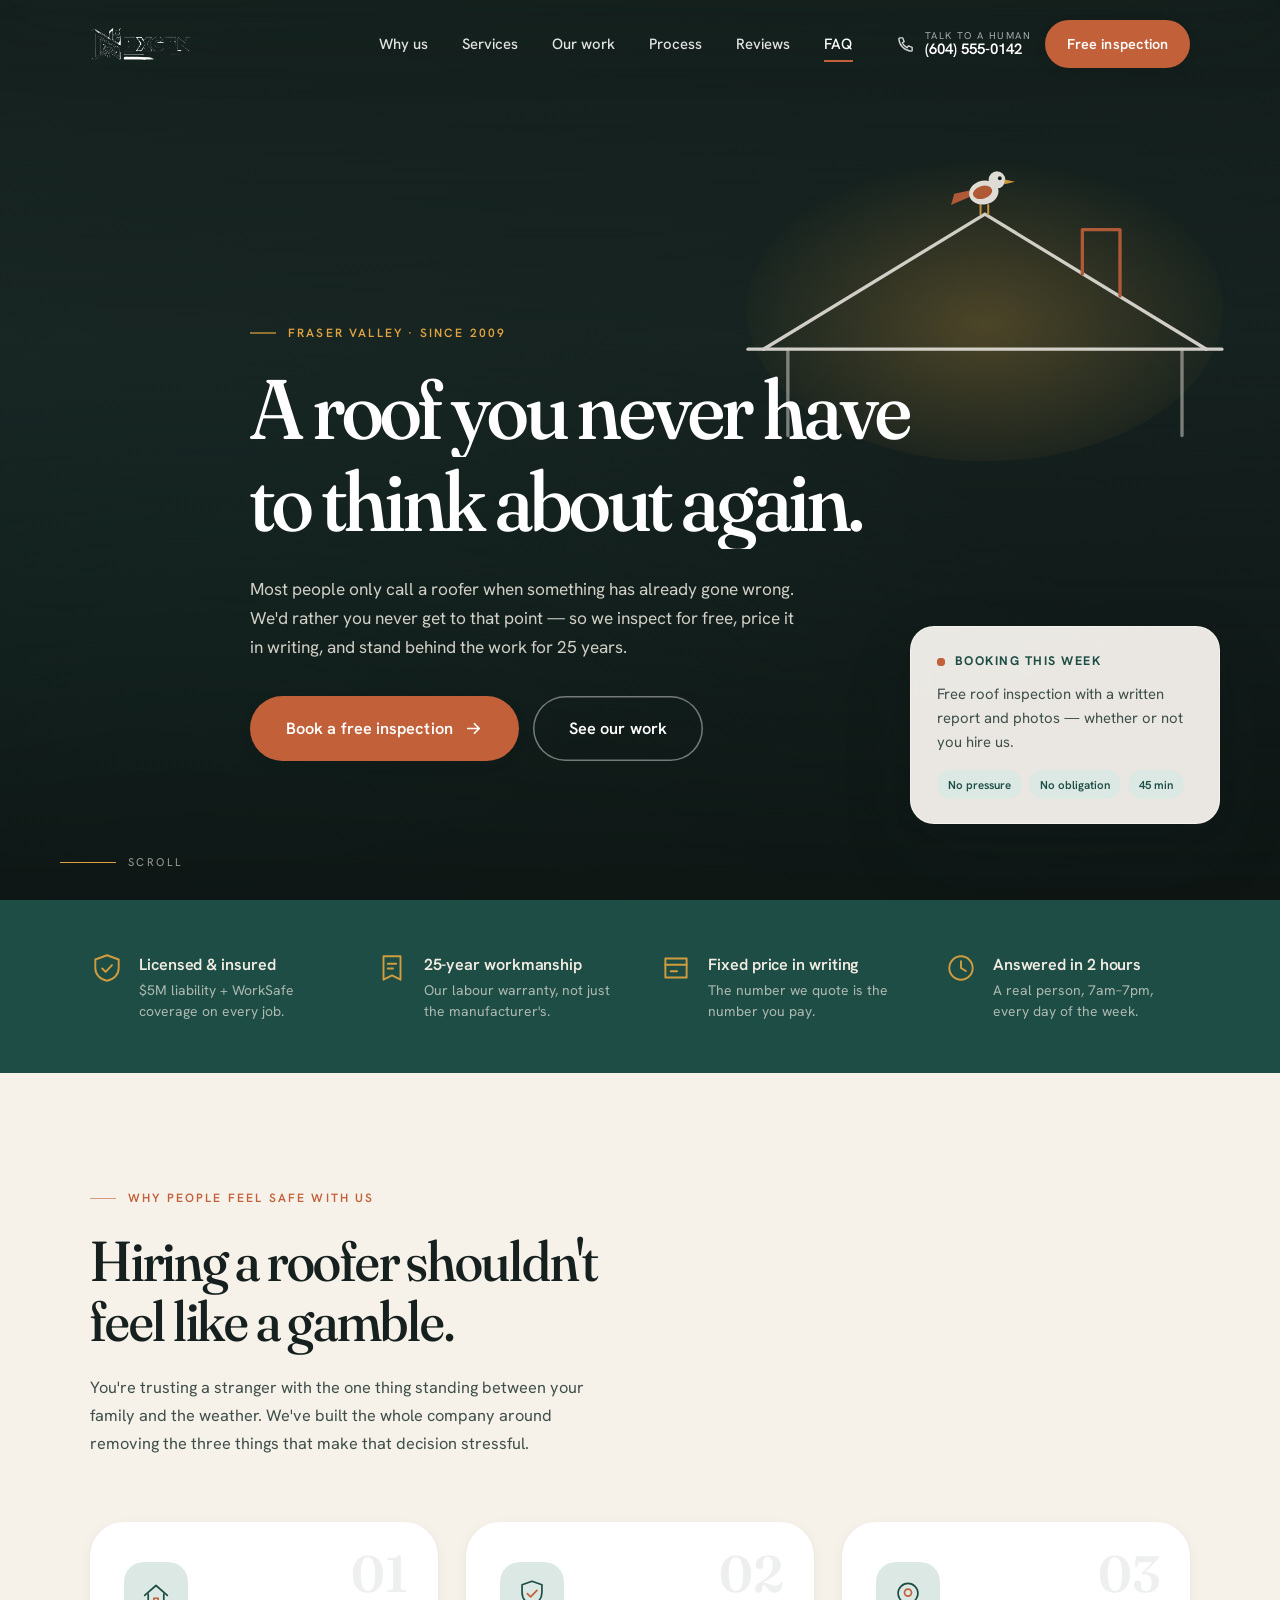
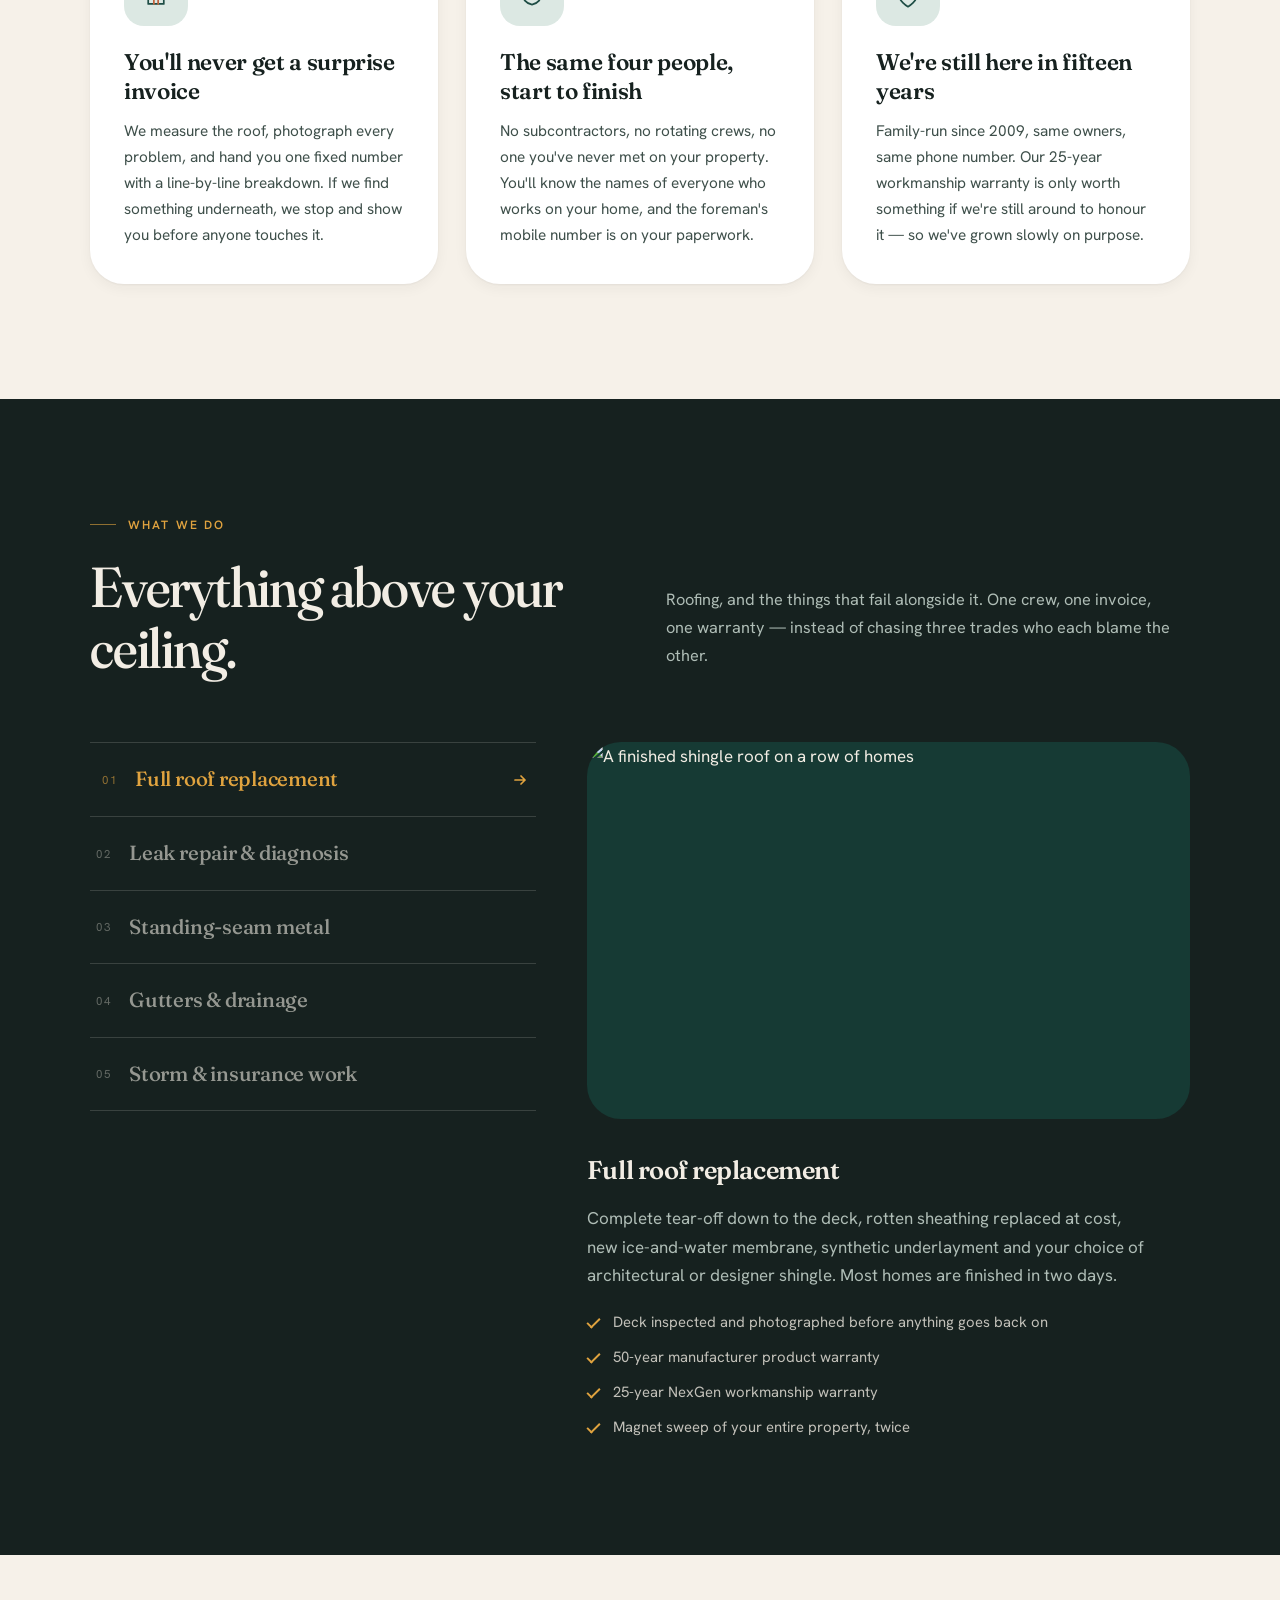
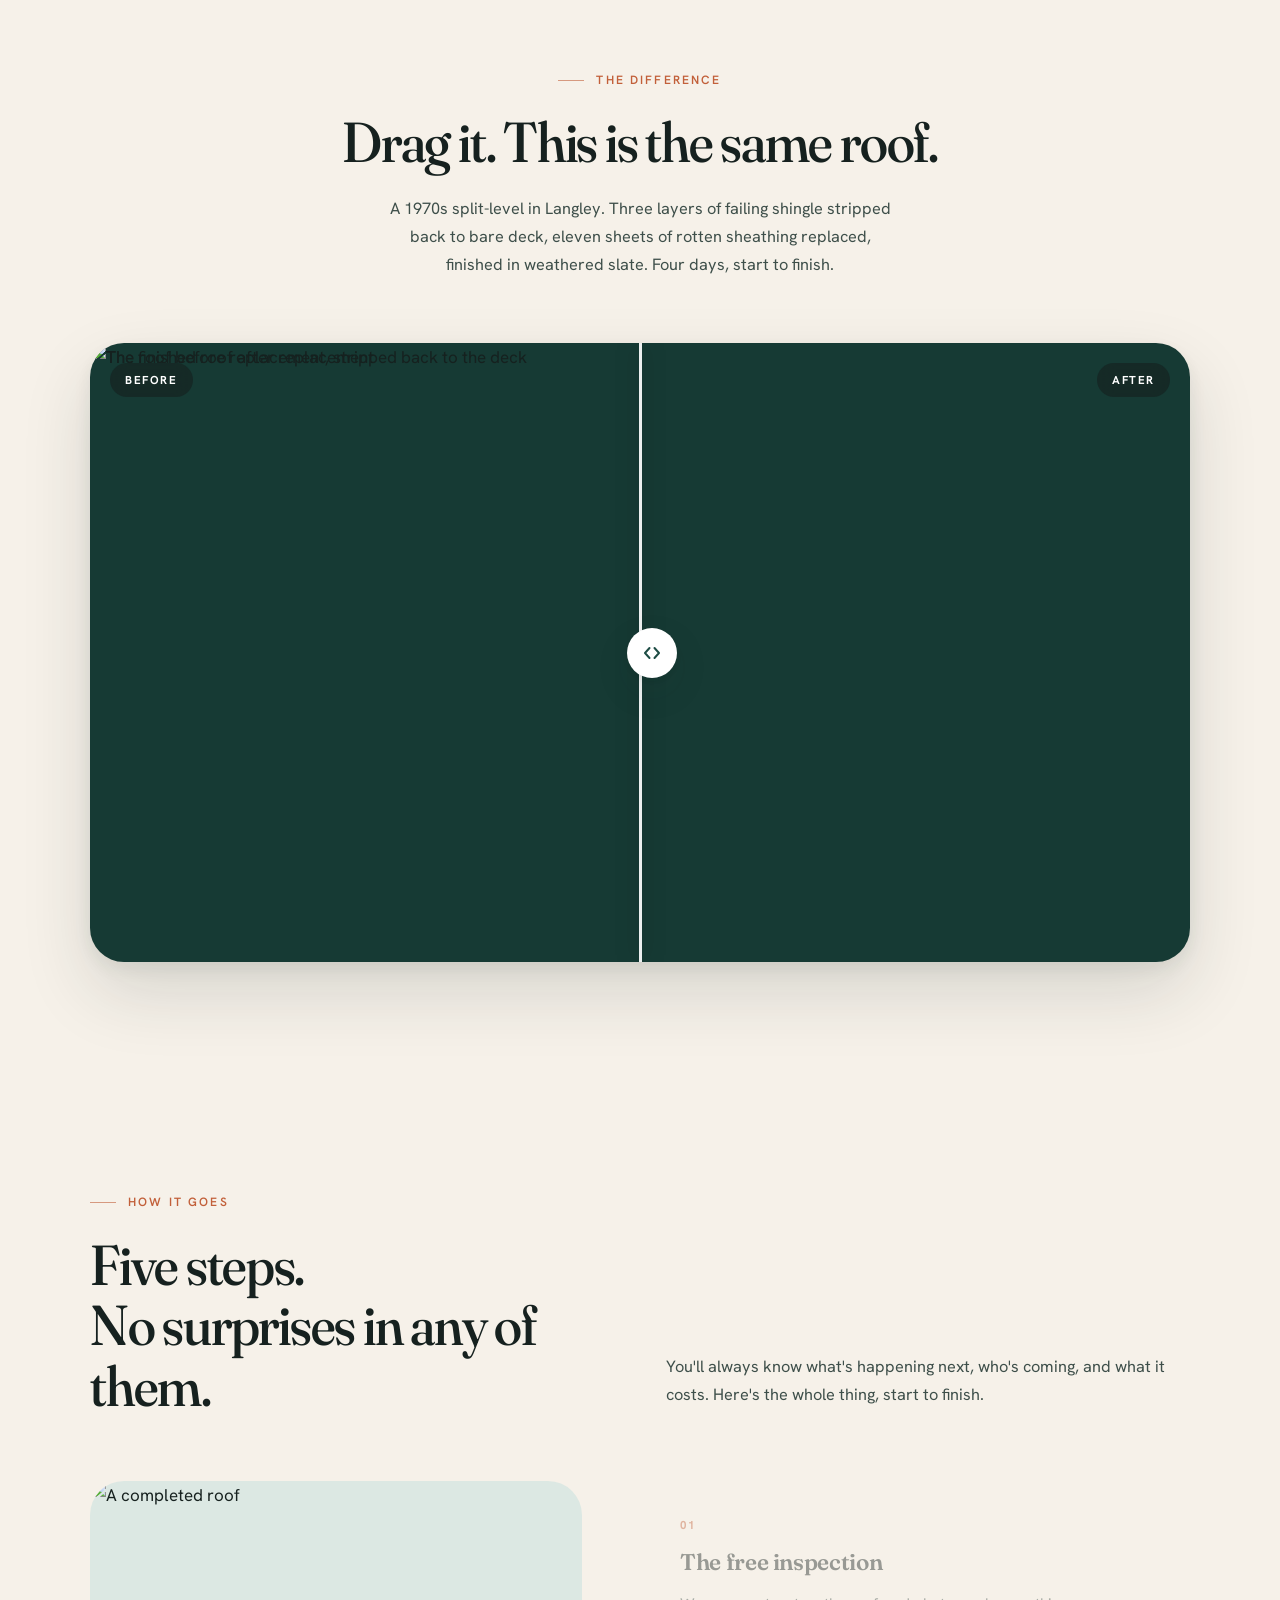
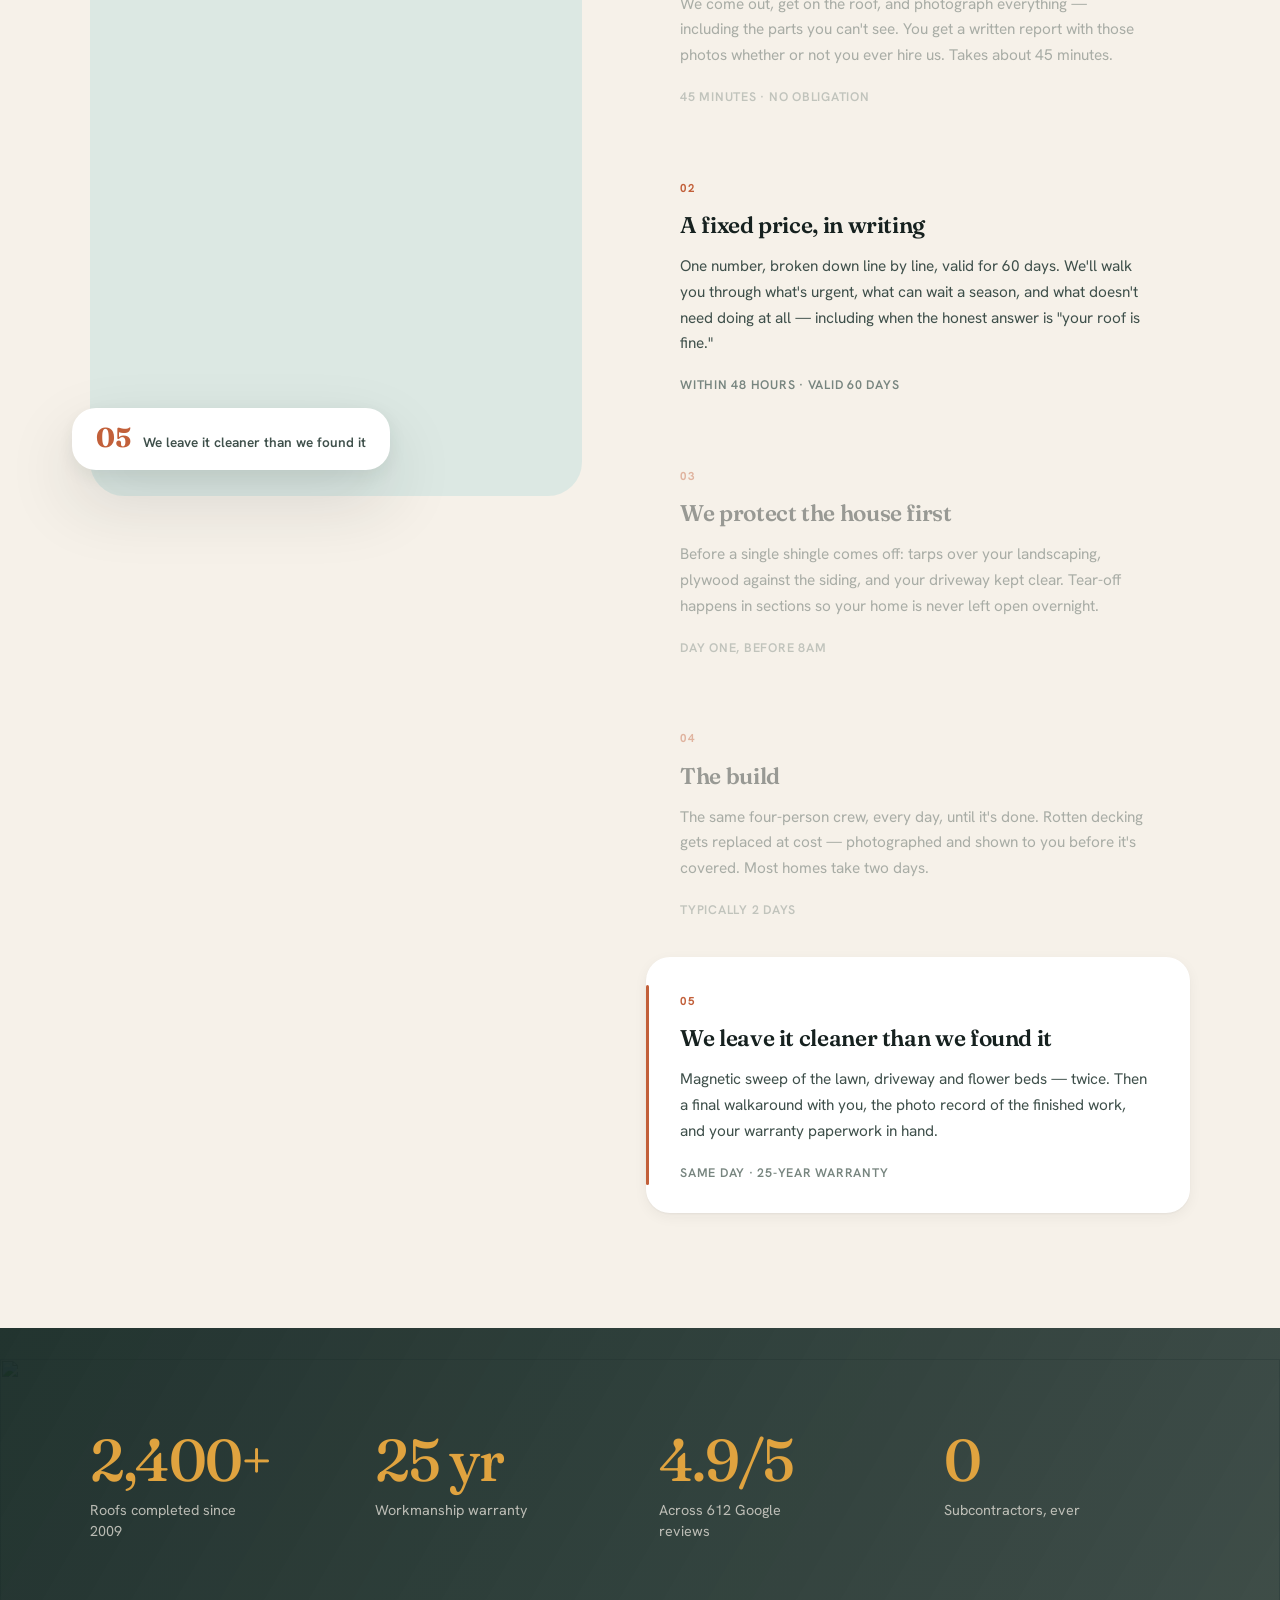
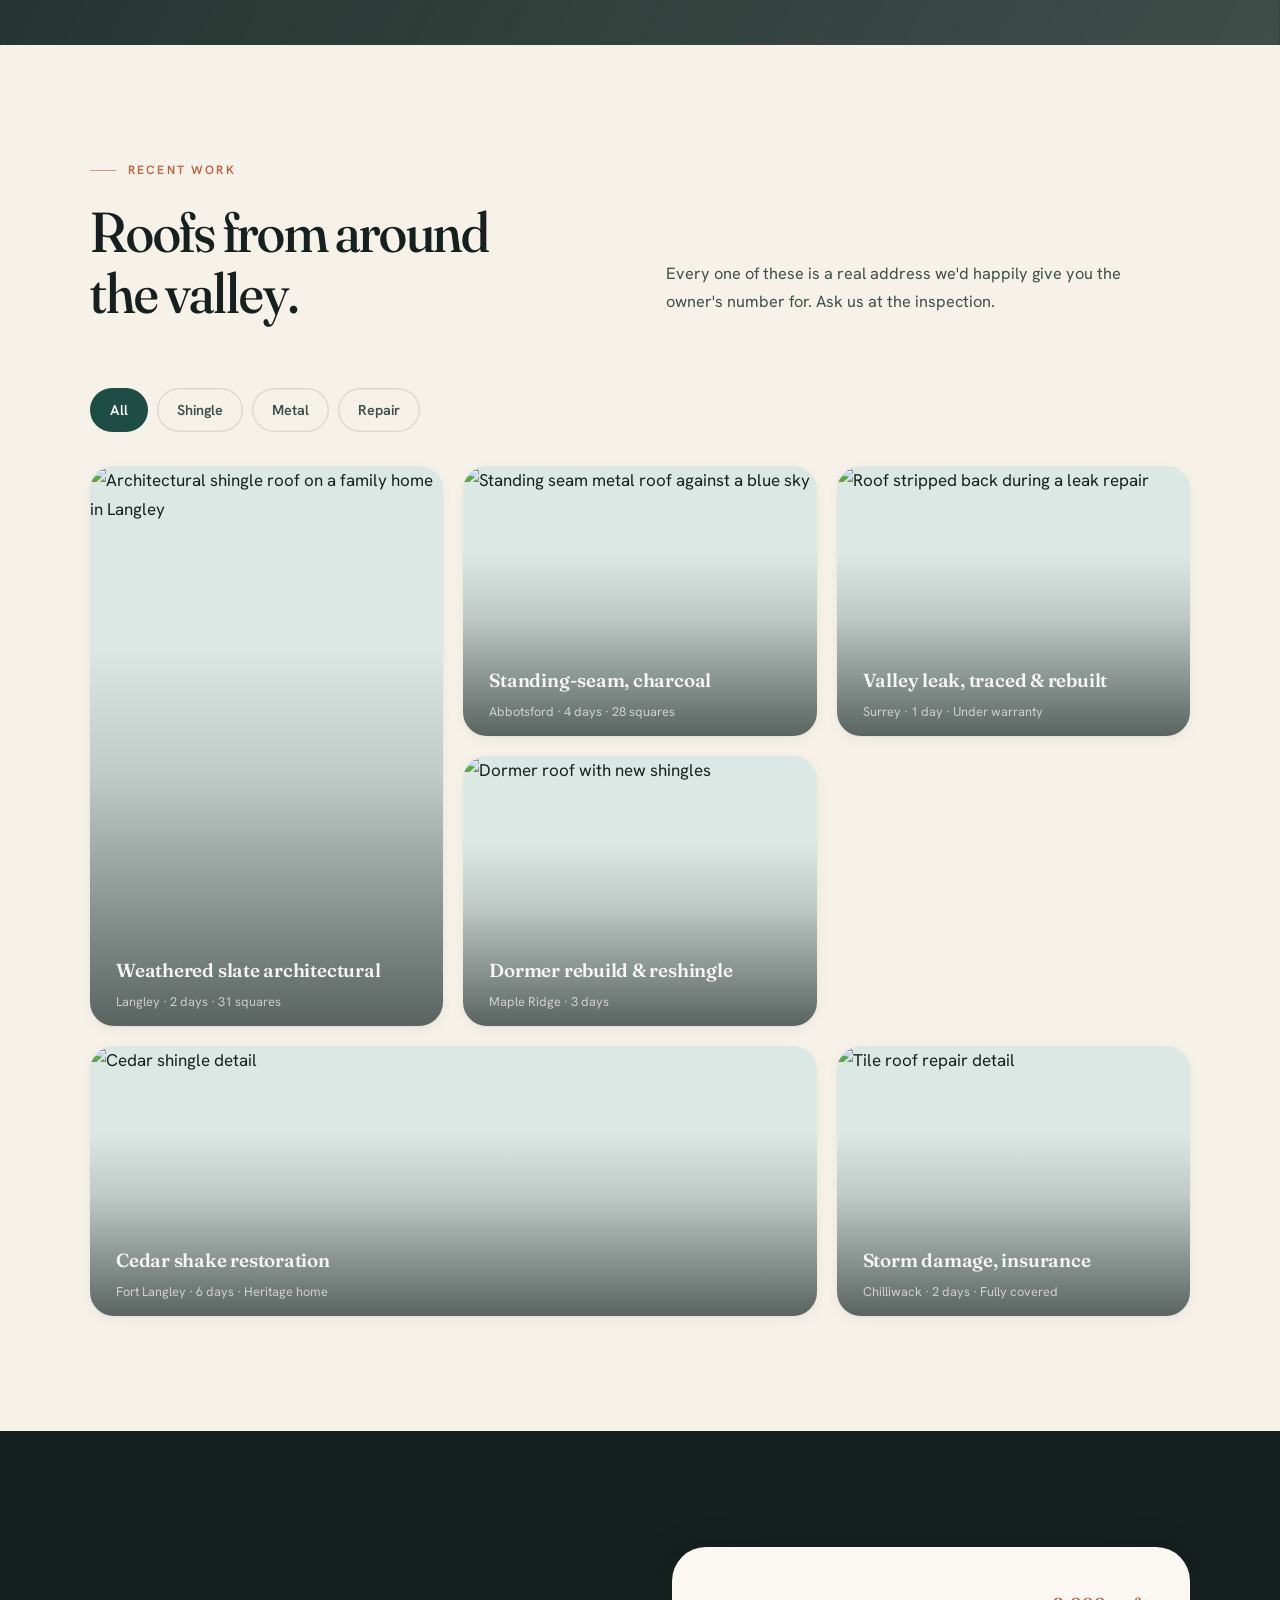
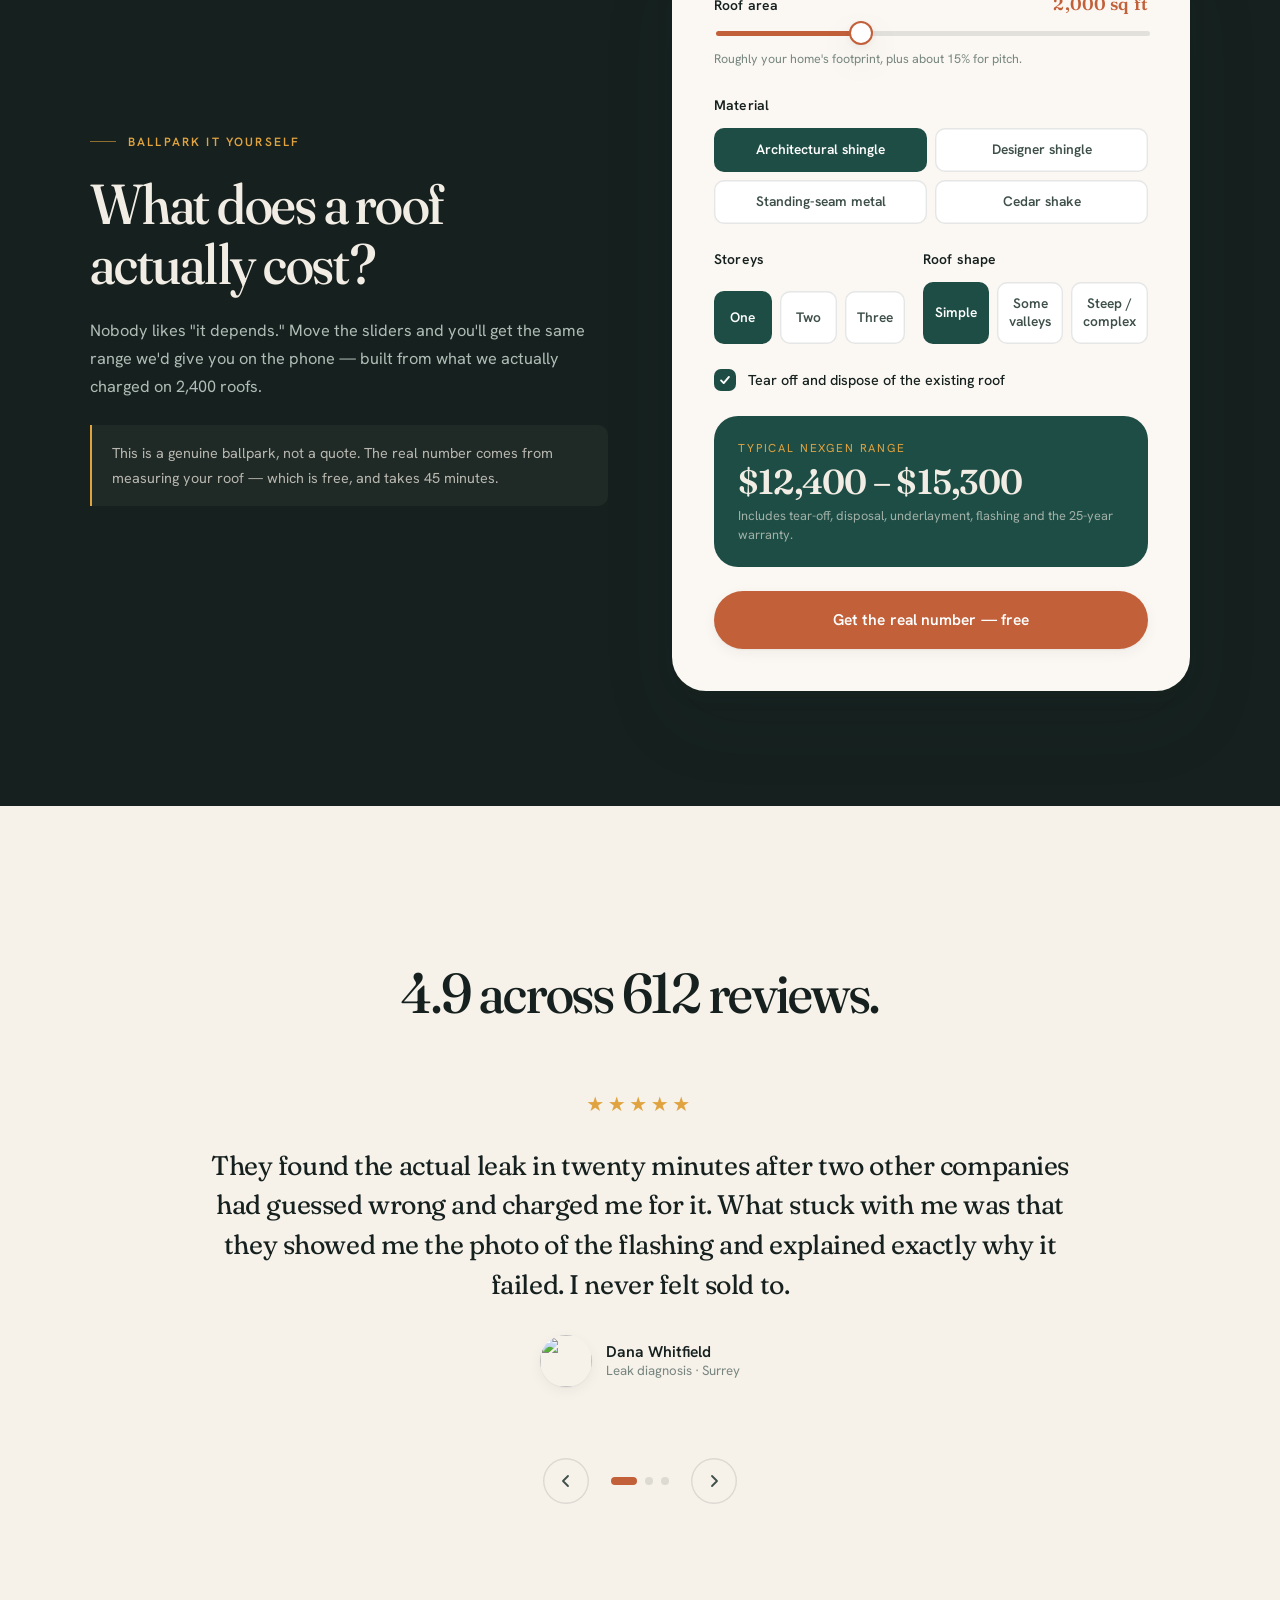
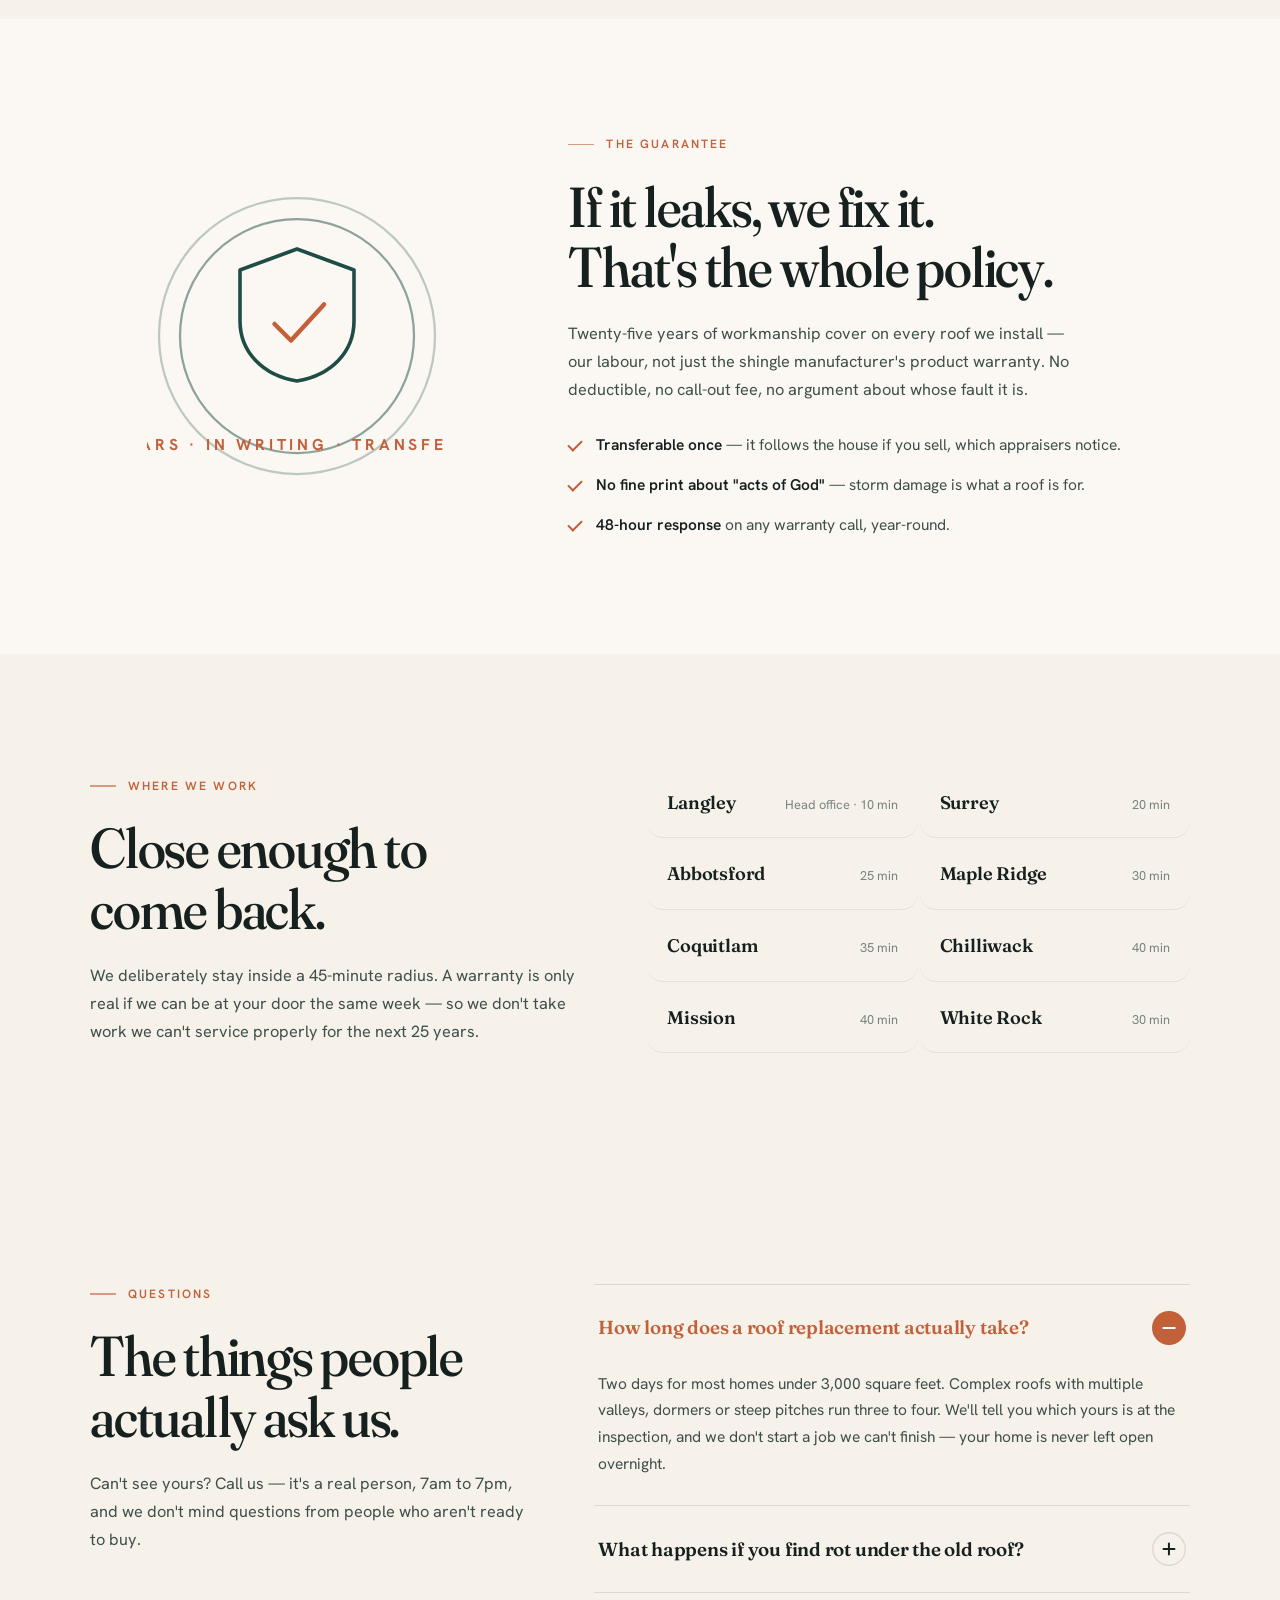
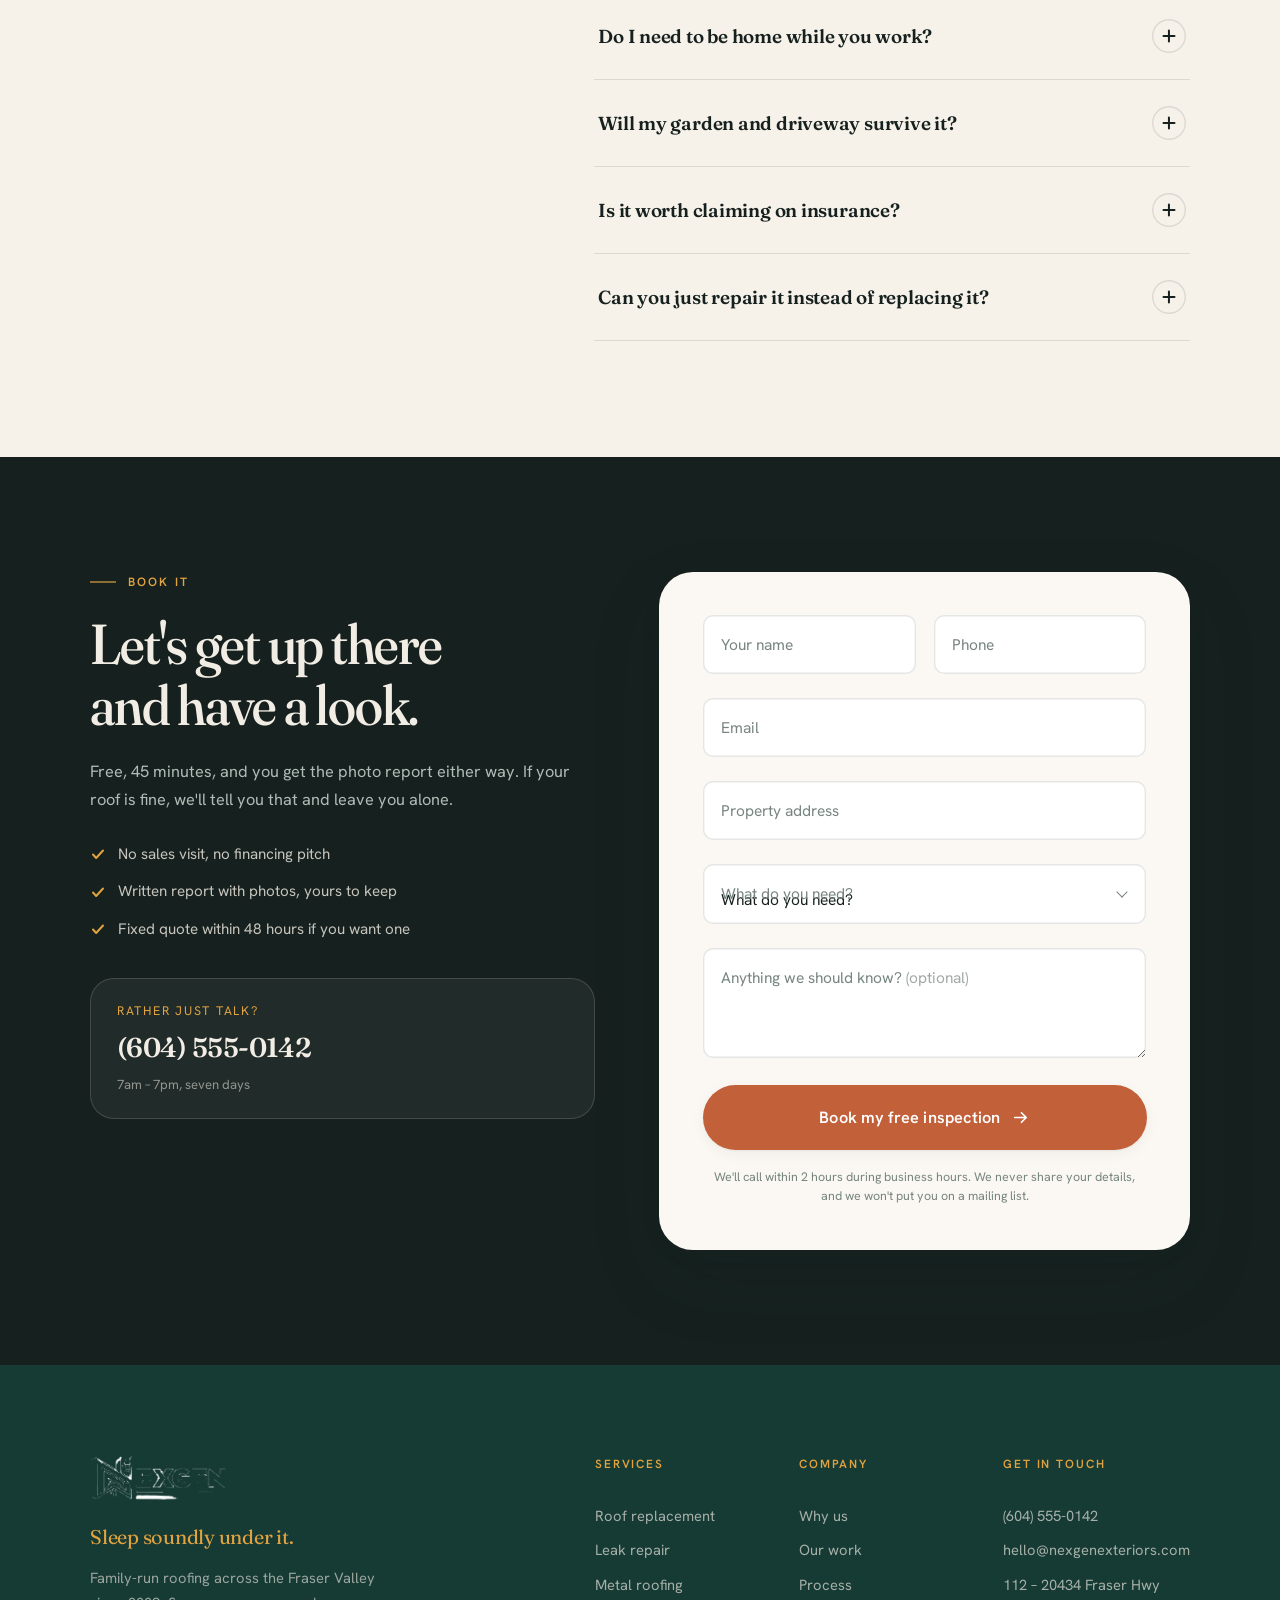
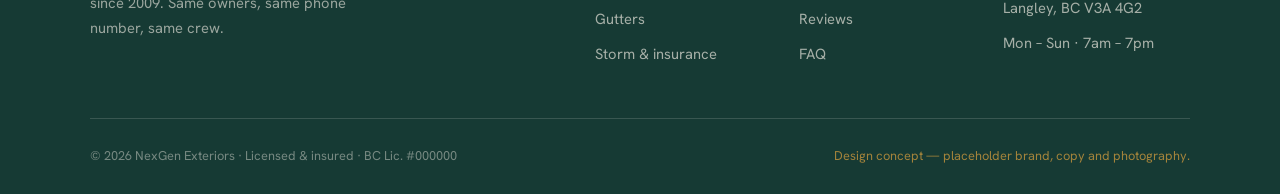
==== commit 16a16daa: "Swap placeholder brand for NexGen Exteriors logo Replace the "Havenridge Roofing Co." SVG wordmark w" ====
--- a/index.html
+++ b/index.html
@@ -4,16 +4,19 @@
 <meta charset="UTF-8" />
 <meta name="viewport" content="width=device-width, initial-scale=1" />
 <title>NexGen Exteriors — Sleep soundly under it.</title>
-<meta name="description" content="NexGen Exteriors installs and repairs roofs across the Fraser Valley. Licensed, insured, fixed price in writing, and a 25-year workmanship warranty." />
+<meta name="description" content="NexGen Exteriors installs and repairs roofs across the Fraser Valley. Licensed, insured, fixed price in writing, and a 25-year workmanship warranty. Free inspection, no pressure." />
 <meta name="theme-color" content="#1E4D45" />
+
 <meta property="og:type" content="website" />
 <meta property="og:title" content="NexGen Exteriors — Sleep soundly under it." />
-<meta property="og:description" content="NexGen Exteriors installs and repairs roofs across the Fraser Valley. Licensed, insured, fixed price in writing, and a 25-year workmanship warranty." />
+<meta property="og:description" content="A roof you never have to think about again. Licensed, insured, fixed price in writing, 25-year workmanship warranty." />
+
 <link rel="preconnect" href="https://fonts.googleapis.com" />
 <link rel="preconnect" href="https://fonts.gstatic.com" crossorigin />
 <link href="https://fonts.googleapis.com/css2?family=Fraunces:opsz,wght,SOFT@9..144,400..700,0..100&family=Hanken+Grotesk:wght@400;500;600;700&display=swap" rel="stylesheet" />
 <link rel="stylesheet" href="styles.css" />
-<link rel="icon" type="image/svg+xml" href="favicon.svg" />
+<link rel="icon" type="image/png" sizes="32x32" href="assets/favicon-32.png" />
+<link rel="apple-touch-icon" sizes="180x180" href="assets/favicon-180.png" />
 <script src="main.js" defer></script>
 </head>
 <body>
@@ -25,34 +28,31 @@
 <noscript><style>.preloader{display:none !important}</style></noscript>
 <div class="preloader" data-preloader aria-hidden="true">
   <div class="preloader__mark">
-    <svg viewBox="0 0 120 96" fill="none" aria-hidden="true">
-      <path class="pl-roof" d="M18 82 60 20l42 62" stroke="#F6F1E9" stroke-width="7" stroke-linecap="round" stroke-linejoin="round"/>
-      <path class="pl-walls" d="M70 30v50" stroke="#8891A0" stroke-width="9" stroke-linecap="round"/>
-      <path class="pl-door" d="M84 40v40" stroke="#8891A0" stroke-width="8" stroke-linecap="round"/>
-    </svg>
-  </div>
-  <p class="preloader__word">NexGen Exteriors</p>
+    <img class="preloader__logo" src="assets/nexgen-logo-white.png" alt="" />
+  </div>
 </div>
 
 <a class="skip-link" href="#main">Skip to content</a>
 <div class="cursor" data-cursor aria-hidden="true"><span class="cursor__dot"></span><span class="cursor__ring"></span></div>
 <div class="scrollbar" data-progress aria-hidden="true"><i></i></div>
 
-
 <!-- ============ HEADER ============ -->
 <header class="hdr" data-hdr>
   <div class="hdr__in">
-    <a class="logo" href="index.html" aria-label="NexGen Exteriors — home">
-      <span class="logo__badge"><img class="logo__img" src="logo.svg" width="218" height="64" alt="" /></span>
+    <a class="logo" href="#top" aria-label="NexGen Exteriors — home">
+      <span class="logo__lockup" aria-hidden="true">
+        <img class="logo__img logo__img--for-dark" src="assets/nexgen-logo-white.png" alt="" />
+        <img class="logo__img logo__img--for-light" src="assets/nexgen-logo-navy.png" alt="" />
+      </span>
     </a>
 
     <nav class="nav" aria-label="Primary">
-      <a href="index.html" class="is-on" aria-current="page">Home</a>
-      <a href="services.html">Services</a>
-      <a href="gallery.html">Our work</a>
-      <a href="about.html">About</a>
-      <a href="bookings.html">Bookings</a>
-      <a href="contact.html">Contact</a>
+      <a href="#promise">Why us</a>
+      <a href="#services">Services</a>
+      <a href="#work">Our work</a>
+      <a href="#process">Process</a>
+      <a href="#reviews">Reviews</a>
+      <a href="#faq">FAQ</a>
     </nav>
 
     <div class="hdr__act">
@@ -60,24 +60,25 @@
         <svg viewBox="0 0 20 20" fill="none" aria-hidden="true"><path d="M4 3h3l1.6 4-2 1.2a10 10 0 0 0 5.2 5.2L13 11.4 17 13v3a1 1 0 0 1-1.1 1A14 14 0 0 1 3 4.1 1 1 0 0 1 4 3Z" stroke="currentColor" stroke-width="1.5" stroke-linejoin="round"/></svg>
         <span><i>Talk to a human</i><b>(604) 555-0142</b></span>
       </a>
-      <a class="btn btn--accent btn--sm magnetic" href="bookings.html" data-magnetic>Free inspection</a>
+      <a class="btn btn--accent btn--sm magnetic" href="#estimate" data-magnetic>Free inspection</a>
       <button class="burger" type="button" aria-expanded="false" aria-controls="mnav" aria-label="Open menu" data-burger><span></span><span></span></button>
     </div>
   </div>
 </header>
 
 <nav class="mnav" id="mnav" data-mnav aria-label="Mobile">
-  <a href="index.html" class="is-on" aria-current="page">Home</a>
-  <a href="services.html">Services</a>
-  <a href="gallery.html">Our work</a>
-  <a href="about.html">About</a>
-  <a href="bookings.html">Bookings</a>
-  <a href="contact.html">Contact</a>
+  <a href="#promise">Why us</a>
+  <a href="#services">Services</a>
+  <a href="#work">Our work</a>
+  <a href="#process">Process</a>
+  <a href="#reviews">Reviews</a>
+  <a href="#faq">FAQ</a>
   <a class="mnav__tel" href="tel:+16045550142">(604) 555-0142</a>
-  <a class="btn btn--accent" href="bookings.html">Book a free inspection</a>
+  <a class="btn btn--accent" href="#estimate">Book a free inspection</a>
 </nav>
 
 <main id="main">
+
 <!-- ============ HERO ============ -->
 <section class="hero" id="top">
   <div class="hero__media" data-parallax="0.18">
@@ -89,183 +90,160 @@
   </div>
   <div class="hero__scrim"></div>
 
-  <!-- ===== HERO ART =====
-       A small illustrated cottage sits above the last word of the headline
-       ("again."), and a bird flies in, lands on its chimney, and sings.
-       Hand-authored inline SVG + SMIL, in the same line-and-block-colour
-       language as the header logo mark and the preloader glyph.
-
-       The whole scene hangs from one point — the top of the chimney, where
-       the bird lands — held as a percentage of the hero box in CSS
-       (--scene-x / --scene-y on .hero__art), so it can be re-aimed without
-       touching this markup.
-
-       PLACEMENT IS STILL A BEST GUESS. The designer marked an exact spot on
-       a screenshot that did not reach this build. An earlier attempt sat the
-       house directly on top of "again." — measured live, its cream wall and
-       glowing window turned out to have almost no contrast against the
-       cream headline text, so the word nearly disappeared into it. This
-       version instead sits the (now smaller) house just past the end of
-       "again.", in the clear gap before the tree line, so the bird lands
-       right by the last word without any part of the house overlapping the
-       letters. --scene-x:76 / --scene-y:34, house box shrunk to 102×88px.
-       Checked live at one viewport width, not every breakpoint — nudge
-       --scene-x / --scene-y (and the house's width/height/left/top, kept in
-       lockstep so the chimney anchor point doesn't drift) once you see it.
-  -->
-  <div class="hero__art" aria-hidden="true">
-    <div class="hero__scene">
-
-      <svg class="hero__house" viewBox="0 0 150 130" fill="none" aria-hidden="true">
-        <defs>
-          <radialGradient id="houseGlow" cx="50%" cy="50%" r="50%">
-            <stop offset="0%" stop-color="#E0A33F" stop-opacity=".85"/>
-            <stop offset="100%" stop-color="#E0A33F" stop-opacity="0"/>
-          </radialGradient>
-        </defs>
-
-        <ellipse cx="75" cy="121" rx="56" ry="8" fill="#16211F" opacity=".16"/>
-
-        <rect x="26" y="66" width="98" height="52" rx="3" fill="#F6F1E9" stroke="#16211F" stroke-width="1.4" stroke-opacity=".18"/>
-
-        <circle cx="75" cy="93" r="27" fill="url(#houseGlow)"/>
-        <rect x="63" y="81" width="24" height="24" rx="2.5" fill="#E0A33F"/>
-        <path d="M63,93 H87 M75,81 V105" stroke="#16211F" stroke-width="1.6" stroke-opacity=".4"/>
-        <rect x="63" y="81" width="24" height="24" rx="2.5" fill="none" stroke="#16211F" stroke-width="1.4" stroke-opacity=".3"/>
-
-        <path d="M75,14 L136,66 L14,66 Z" fill="#1E4D45"/>
-        <path d="M75,14 L136,66" stroke="#F6F1E9" stroke-width="2" stroke-linecap="round" opacity=".55"/>
-        <path d="M75,14 L14,66" stroke="#F6F1E9" stroke-width="2" stroke-linecap="round" opacity=".55"/>
-
-        <rect x="100" y="20" width="18" height="26" fill="#C2603A"/>
-        <rect x="97" y="14" width="24" height="6.5" rx="1.5" fill="#16211F"/>
-      </svg>
-
-      <span class="hero__glowdot" aria-hidden="true"></span>
-      <svg class="hero__bird" viewBox="0 0 900 520" fill="none" aria-hidden="true" data-birdsvg>
-        <defs>
-          <linearGradient id="birdBodyGrad" x1="-1" y1="-29.5" x2="-1" y2="-8.5" gradientUnits="userSpaceOnUse">
-            <stop offset="0%" stop-color="#F6F1E9"/>
-            <stop offset="100%" stop-color="#F6E3D8"/>
-          </linearGradient>
-        </defs>
-        <g id="birdFly" opacity="0">
-          <animate attributeName="opacity" values="0;1" dur="0.25s" begin="1.15s" fill="freeze"/>
-          <animateMotion dur="2.7s" begin="1.2s" fill="freeze" calcMode="spline"
-            path="M 880,-150 C 760,-30 690,50 636,170 C 588,276 596,392 652,466 C 674,496 700,504 700,470"
-            keyPoints="0;0.45;0.82;1" keyTimes="0;0.4;0.76;1"
-            keySplines="0.3 0 0.5 1;0.4 0 0.4 1;0.25 0 0 1"/>
-
-          <g id="birdBank">
-            <animateTransform attributeName="transform" type="rotate" begin="1.2s" dur="2.7s"
-              values="24;14;-10;-16;0" keyTimes="0;0.35;0.7;0.88;1" fill="freeze" calcMode="spline"
-              keySplines="0.4 0 0.3 1;0.4 0 0.3 1;0.3 0 0.3 1;0.2 0 0 1"/>
-
-            <g transform="scale(1.35)">
-              <g id="birdSquash">
-                <animateTransform attributeName="transform" type="scale" begin="3.9s" dur="0.55s"
-                  values="1 1;1.07 0.89;0.98 1.05;1 1" keyTimes="0;0.22;0.6;1" fill="freeze"
-                  calcMode="spline" keySplines="0.2 0 0 1;0.4 0 0.3 1;0.4 0 0.2 1"/>
-
-                <g id="birdBreath">
-                  <animateTransform attributeName="transform" type="translate" begin="4.5s" dur="3.4s"
-                    values="0 0;0 -1.4;0 0" keyTimes="0;0.5;1" repeatCount="indefinite"
-                    calcMode="spline" keySplines="0.4 0 0.2 1;0.4 0 0.2 1"/>
-
-                  <g stroke="#E0A33F" stroke-width="1.8" stroke-linecap="round" opacity="0">
-                    <animate attributeName="opacity" values="0;1" dur="0.25s" begin="3.8s" fill="freeze"/>
-                    <path d="M-4,0 V-8"/><path d="M3,0 V-8"/>
-                  </g>
-
-                  <path d="M-12,-16 L-31,-8 L-28,-18 L-13,-21 Z" fill="#C2603A">
-                    <animateTransform attributeName="transform" type="rotate" begin="5.4s" dur="6s"
-                      values="0 -12 -17;0 -12 -17;7 -12 -17;-2 -12 -17;0 -12 -17;0 -12 -17"
-                      keyTimes="0;0.55;0.62;0.68;0.74;1" repeatCount="indefinite"
-                      calcMode="spline" keySplines="0.4 0 0.2 1;0.3 0 0 1;0.4 0 0.2 1;0.4 0 0.2 1;0.4 0 0.2 1"/>
-                  </path>
-
-                  <ellipse cx="-1" cy="-19" rx="13.5" ry="10.5" fill="url(#birdBodyGrad)" transform="rotate(-10 -1 -19)"/>
-                  <ellipse cx="3" cy="-13" rx="6.5" ry="5.5" fill="#C2603A" opacity=".92"/>
-
-                  <g id="birdHead">
-                    <animateTransform attributeName="transform" type="rotate" begin="3.95s" dur="0.4s"
-                      values="0 4 -24;-11 4 -24;3 4 -24;0 4 -24" keyTimes="0;0.4;0.75;1" fill="freeze"
-                      calcMode="spline" keySplines="0.3 0 0.2 1;0.4 0 0.2 1;0.4 0 0.2 1"/>
-                    <animateTransform attributeName="transform" type="rotate" begin="4.8s" dur="7s"
-                      values="0 4 -24;0 4 -24;-9 4 -24;0 4 -24;0 4 -24;-7 4 -24;0 4 -24;0 4 -24"
-                      keyTimes="0;0.01;0.035;0.07;0.10;0.125;0.16;1" repeatCount="indefinite"
-                      calcMode="spline"
-                      keySplines="0.4 0 0.2 1;0.2 0 0 1;0.4 0 0.2 1;0.4 0 0.2 1;0.2 0 0 1;0.4 0 0.2 1;0.4 0 0.2 1"/>
-                    <circle cx="11" cy="-30" r="7.6" fill="#F6F1E9"/>
-                    <ellipse cx="7" cy="-33.5" rx="5.6" ry="4.8" fill="#1E4D45"/>
-                    <circle cx="13.6" cy="-31.6" r="1.75" fill="#16211F"/>
-                    <path d="M18,-30.5 L27.5,-28.4 L18,-26.3 Z" fill="#E0A33F">
-                      <animateTransform attributeName="transform" type="rotate" begin="4.8s" dur="7s"
-                        values="0 18 -28.4;0 18 -28.4;-15 18 -28.4;0 18 -28.4;0 18 -28.4;-13 18 -28.4;0 18 -28.4;0 18 -28.4"
-                        keyTimes="0;0.01;0.035;0.07;0.10;0.125;0.16;1" repeatCount="indefinite"
-                        calcMode="spline"
-                        keySplines="0.3 0 0 1;0.2 0 0 1;0.4 0 0.2 1;0.4 0 0.2 1;0.2 0 0 1;0.4 0 0.2 1;0.4 0 0.2 1"/>
-                    </path>
-                  </g>
-
-                  <g id="birdWing">
-                    <animateTransform attributeName="transform" type="rotate" begin="1.2s" dur="0.26s"
-                      values="-54;30;-54" keyTimes="0;0.5;1" repeatCount="9"
-                      calcMode="spline" keySplines="0.35 0 0.2 1;0.35 0 0.2 1"/>
-                    <animateTransform attributeName="transform" type="rotate" begin="3.55s" dur="0.35s"
-                      values="-54;48;30" keyTimes="0;0.55;1" fill="freeze"
-                      calcMode="spline" keySplines="0.3 0 0.2 1;0.3 0 0.2 1"/>
-                    <animateTransform attributeName="transform" type="rotate" begin="3.9s" dur="0.6s"
-                      values="30;-8;3;0" keyTimes="0;0.4;0.75;1" fill="freeze"
-                      calcMode="spline" keySplines="0.2 0 0 1;0.4 0 0.2 1;0.4 0 0.2 1"/>
-                    <ellipse cx="-3" cy="-19" rx="10.5" ry="6.4" fill="#1E4D45" transform="rotate(-18 -3 -19)"/>
-                    <ellipse cx="-1.5" cy="-17.5" rx="7.2" ry="4.3" fill="#C2603A" opacity=".95" transform="rotate(-14 -1.5 -17.5)"/>
-                    <ellipse cx="-8" cy="-21" rx="3.6" ry="2" fill="#F6F1E9" opacity=".55" transform="rotate(-26 -8 -21)"/>
-                  </g>
-                </g>
+  <!-- ===== HERO ART: roof draws itself, a bird flies in, lands softly, and sings ===== -->
+  <div class="hero__art" data-heroart aria-hidden="true">
+    <svg viewBox="0 0 560 320" fill="none" data-birdsvg>
+      <defs>
+        <radialGradient id="hgGlow" cx="50%" cy="55%" r="55%">
+          <stop offset="0%" stop-color="#E0A33F" stop-opacity=".30"/>
+          <stop offset="100%" stop-color="#E0A33F" stop-opacity="0"/>
+        </radialGradient>
+      </defs>
+
+      <!-- ambient layer: warm light behind the house -->
+      <ellipse cx="270" cy="190" rx="215" ry="130" fill="url(#hgGlow)">
+        <animate attributeName="ry" values="130;138;130" dur="7s" repeatCount="indefinite"
+                 calcMode="spline" keyTimes="0;0.5;1" keySplines="0.4 0 0.2 1;0.4 0 0.2 1"/>
+      </ellipse>
+
+      <!-- the shelter, drawing itself on -->
+      <g stroke="#F6F1E9" stroke-width="3" stroke-linecap="round" stroke-linejoin="round" opacity=".92">
+        <path d="M70 226 L270 104 L470 226" stroke-dasharray="470" stroke-dashoffset="470">
+          <animate attributeName="stroke-dashoffset" values="470;0" dur="1.25s" begin="0.25s"
+                   fill="freeze" calcMode="spline" keyTimes="0;1" keySplines="0.35 0 0.15 1"/>
+        </path>
+        <path d="M56 226 H484" stroke-dasharray="430" stroke-dashoffset="430">
+          <animate attributeName="stroke-dashoffset" values="430;0" dur="0.8s" begin="1.25s"
+                   fill="freeze" calcMode="spline" keyTimes="0;1" keySplines="0.4 0 0.2 1"/>
+        </path>
+        <path d="M92 226 V304 M448 226 V304" stroke-dasharray="160" stroke-dashoffset="160" opacity=".55">
+          <animate attributeName="stroke-dashoffset" values="160;0" dur="0.9s" begin="1.65s"
+                   fill="freeze" calcMode="spline" keyTimes="0;1" keySplines="0.4 0 0.2 1"/>
+        </path>
+      </g>
+
+      <!-- chimney, in the accent -->
+      <path d="M358 158 V118 H392 V178" stroke="#C2603A" stroke-width="3" stroke-linecap="round"
+            stroke-linejoin="round" stroke-dasharray="136" stroke-dashoffset="136">
+        <animate attributeName="stroke-dashoffset" values="136;0" dur="0.7s" begin="1.5s"
+                 fill="freeze" calcMode="spline" keyTimes="0;1" keySplines="0.4 0 0.2 1"/>
+      </path>
+
+      <!-- ===== the bird ===== -->
+      <g id="birdFly" opacity="0">
+        <animate attributeName="opacity" values="0;1" dur="0.25s" begin="1.05s" fill="freeze"/>
+        <!-- primary move: the arc in, decelerating onto the ridge -->
+        <animateMotion dur="2.6s" begin="1.1s" fill="freeze" calcMode="spline"
+          path="M 640,-30 C 560,30 530,-10 476,48 C 422,106 358,150 306,132 C 288,126 276,116 270,104"
+          keyPoints="0;0.45;0.82;1" keyTimes="0;0.4;0.76;1"
+          keySplines="0.3 0 0.5 1;0.4 0 0.4 1;0.25 0 0 1"/>
+
+        <!-- secondary: banking through the turn, flaring level for touchdown -->
+        <g id="birdBank">
+          <animateTransform attributeName="transform" type="rotate" begin="1.1s" dur="2.6s"
+            values="20;12;-8;-15;0" keyTimes="0;0.35;0.7;0.88;1" fill="freeze" calcMode="spline"
+            keySplines="0.4 0 0.3 1;0.4 0 0.3 1;0.3 0 0.3 1;0.2 0 0 1"/>
+
+          <!-- landing squash, pivoting on the feet -->
+          <g id="birdSquash">
+            <animateTransform attributeName="transform" type="scale" begin="3.7s" dur="0.55s"
+              values="1 1;1.07 0.89;0.98 1.05;1 1" keyTimes="0;0.22;0.6;1" fill="freeze"
+              calcMode="spline" keySplines="0.2 0 0 1;0.4 0 0.3 1;0.4 0 0.2 1"/>
+
+            <!-- ambient: breathing, once settled -->
+            <g id="birdBreath">
+              <animateTransform attributeName="transform" type="translate" begin="4.3s" dur="3.4s"
+                values="0 0;0 -1.4;0 0" keyTimes="0;0.5;1" repeatCount="indefinite"
+                calcMode="spline" keySplines="0.4 0 0.2 1;0.4 0 0.2 1"/>
+
+              <!-- legs appear as it touches down -->
+              <g stroke="#E0A33F" stroke-width="1.8" stroke-linecap="round" opacity="0">
+                <animate attributeName="opacity" values="0;1" dur="0.25s" begin="3.6s" fill="freeze"/>
+                <path d="M-4,0 V-8"/><path d="M3,0 V-8"/>
               </g>
 
-              <g stroke="#F6F1E9" fill="#F6F1E9" stroke-linecap="round">
-                <g opacity="0">
-                  <animate attributeName="opacity" values="0;.95;.75;0;0" keyTimes="0;0.03;0.10;0.19;1"
-                           dur="7s" begin="4.85s" repeatCount="indefinite"/>
-                  <animateTransform attributeName="transform" type="translate"
-                    values="30 -40;33 -50;38 -66;43 -82;43 -82" keyTimes="0;0.03;0.10;0.19;1"
-                    dur="7s" begin="4.85s" repeatCount="indefinite"
-                    calcMode="spline" keySplines="0.2 0 0 1;0.4 0 0.2 1;0.4 0 0.4 1;0 0 1 1"/>
-                  <circle cx="0" cy="0" r="2.5"/>
-                  <path d="M2.2,-0.6 V-9.6" stroke-width="1.4" fill="none"/>
-                  <path d="M2.2,-9.6 c3.1,1 4.2,2.8 3.3,5" stroke-width="1.4" fill="none"/>
-                </g>
-                <g opacity="0">
-                  <animate attributeName="opacity" values="0;.9;.7;0;0" keyTimes="0;0.03;0.10;0.19;1"
-                           dur="7s" begin="5.7s" repeatCount="indefinite"/>
-                  <animateTransform attributeName="transform" type="translate"
-                    values="28 -44;32 -56;39 -72;45 -88;45 -88" keyTimes="0;0.03;0.10;0.19;1"
-                    dur="7s" begin="5.7s" repeatCount="indefinite"
-                    calcMode="spline" keySplines="0.2 0 0 1;0.4 0 0.2 1;0.4 0 0.4 1;0 0 1 1"/>
-                  <g transform="scale(.8)">
-                    <circle cx="0" cy="0" r="2.5"/>
-                    <path d="M2.2,-0.6 V-9.6" stroke-width="1.6" fill="none"/>
-                    <path d="M2.2,-9.6 c3.1,1 4.2,2.8 3.3,5" stroke-width="1.6" fill="none"/>
-                  </g>
-                </g>
-                <g fill="none" stroke-width="1.6" opacity="0">
-                  <animate attributeName="opacity" values="0;.7;0;0" keyTimes="0;0.03;0.11;1"
-                           dur="7s" begin="4.82s" repeatCount="indefinite"/>
-                  <animateTransform attributeName="transform" type="scale" values="0.7;1.35;1.35"
-                    keyTimes="0;0.11;1" dur="7s" begin="4.82s" repeatCount="indefinite"
-                    calcMode="spline" keySplines="0.2 0 0.2 1;0 0 1 1"/>
-                  <path d="M31,-33 a9 9 0 0 1 0 10"/>
-                  <path d="M36,-36 a15 15 0 0 1 0 16" opacity=".6"/>
-                </g>
+              <path d="M-12,-16 L-31,-8 L-28,-18 L-13,-21 Z" fill="#C2603A">
+                <animateTransform attributeName="transform" type="rotate" begin="5.2s" dur="6s"
+                  values="0 -12 -17;0 -12 -17;7 -12 -17;-2 -12 -17;0 -12 -17;0 -12 -17"
+                  keyTimes="0;0.55;0.62;0.68;0.74;1" repeatCount="indefinite"
+                  calcMode="spline" keySplines="0.4 0 0.2 1;0.3 0 0 1;0.4 0 0.2 1;0.4 0 0.2 1;0.4 0 0.2 1"/>
+              </path>
+
+              <ellipse cx="-1" cy="-19" rx="13.5" ry="10.5" fill="#F6F1E9" transform="rotate(-10 -1 -19)"/>
+
+              <!-- head group: bobs on each note -->
+              <g id="birdHead">
+                <animateTransform attributeName="transform" type="rotate" begin="4.6s" dur="7s"
+                  values="0 4 -24;0 4 -24;-9 4 -24;0 4 -24;0 4 -24;-7 4 -24;0 4 -24;0 4 -24"
+                  keyTimes="0;0.01;0.035;0.07;0.10;0.125;0.16;1" repeatCount="indefinite"
+                  calcMode="spline"
+                  keySplines="0.4 0 0.2 1;0.2 0 0 1;0.4 0 0.2 1;0.4 0 0.2 1;0.2 0 0 1;0.4 0 0.2 1;0.4 0 0.2 1"/>
+                <circle cx="11" cy="-30" r="7.6" fill="#F6F1E9"/>
+                <circle cx="13.6" cy="-31.6" r="1.75" fill="#16211F"/>
+                <path d="M18,-30.5 L27.5,-28.4 L18,-26.3 Z" fill="#E0A33F">
+                  <animateTransform attributeName="transform" type="rotate" begin="4.6s" dur="7s"
+                    values="0 18 -28.4;0 18 -28.4;-15 18 -28.4;0 18 -28.4;0 18 -28.4;-13 18 -28.4;0 18 -28.4;0 18 -28.4"
+                    keyTimes="0;0.01;0.035;0.07;0.10;0.125;0.16;1" repeatCount="indefinite"
+                    calcMode="spline"
+                    keySplines="0.3 0 0 1;0.2 0 0 1;0.4 0 0.2 1;0.4 0 0.2 1;0.2 0 0 1;0.4 0 0.2 1;0.4 0 0.2 1"/>
+                </path>
+              </g>
+
+              <!-- wing: fast flap in flight, then folds -->
+              <g id="birdWing">
+                <animateTransform attributeName="transform" type="rotate" begin="1.1s" dur="0.26s"
+                  values="-54;30;-54" keyTimes="0;0.5;1" repeatCount="10"
+                  calcMode="spline" keySplines="0.35 0 0.2 1;0.35 0 0.2 1"/>
+                <animateTransform attributeName="transform" type="rotate" begin="3.7s" dur="0.6s"
+                  values="30;-8;3;0" keyTimes="0;0.4;0.75;1" fill="freeze"
+                  calcMode="spline" keySplines="0.2 0 0 1;0.4 0 0.2 1;0.4 0 0.2 1"/>
+                <ellipse cx="-3" cy="-19" rx="9" ry="5.6" fill="#C2603A" transform="rotate(-18 -3 -19)"/>
               </g>
             </g>
           </g>
+
+          <!-- the song: notes drifting up, and two soft ripples off the beak -->
+          <g stroke="#F6F1E9" fill="#F6F1E9" stroke-linecap="round">
+            <g opacity="0">
+              <animate attributeName="opacity" values="0;.95;.75;0;0" keyTimes="0;0.03;0.10;0.19;1"
+                       dur="7s" begin="4.65s" repeatCount="indefinite"/>
+              <animateTransform attributeName="transform" type="translate"
+                values="30 -40;33 -50;38 -66;43 -82;43 -82" keyTimes="0;0.03;0.10;0.19;1"
+                dur="7s" begin="4.65s" repeatCount="indefinite"
+                calcMode="spline" keySplines="0.2 0 0 1;0.4 0 0.2 1;0.4 0 0.4 1;0 0 1 1"/>
+              <circle cx="0" cy="0" r="2.5"/>
+              <path d="M2.2,-0.6 V-9.6" stroke-width="1.4" fill="none"/>
+              <path d="M2.2,-9.6 c3.1,1 4.2,2.8 3.3,5" stroke-width="1.4" fill="none"/>
+            </g>
+            <g opacity="0">
+              <animate attributeName="opacity" values="0;.9;.7;0;0" keyTimes="0;0.03;0.10;0.19;1"
+                       dur="7s" begin="5.5s" repeatCount="indefinite"/>
+              <animateTransform attributeName="transform" type="translate"
+                values="28 -44;32 -56;39 -72;45 -88;45 -88" keyTimes="0;0.03;0.10;0.19;1"
+                dur="7s" begin="5.5s" repeatCount="indefinite"
+                calcMode="spline" keySplines="0.2 0 0 1;0.4 0 0.2 1;0.4 0 0.4 1;0 0 1 1"/>
+              <g transform="scale(.8)">
+                <circle cx="0" cy="0" r="2.5"/>
+                <path d="M2.2,-0.6 V-9.6" stroke-width="1.6" fill="none"/>
+                <path d="M2.2,-9.6 c3.1,1 4.2,2.8 3.3,5" stroke-width="1.6" fill="none"/>
+              </g>
+            </g>
+            <!-- song ripples -->
+            <g fill="none" stroke-width="1.6" opacity="0">
+              <animate attributeName="opacity" values="0;.7;0;0" keyTimes="0;0.03;0.11;1"
+                       dur="7s" begin="4.62s" repeatCount="indefinite"/>
+              <animateTransform attributeName="transform" type="scale" values="0.7;1.35;1.35"
+                keyTimes="0;0.11;1" dur="7s" begin="4.62s" repeatCount="indefinite"
+                calcMode="spline" keySplines="0.2 0 0.2 1;0 0 1 1"/>
+              <path d="M31,-33 a9 9 0 0 1 0 10"/>
+              <path d="M36,-36 a15 15 0 0 1 0 16" opacity=".6"/>
+            </g>
+          </g>
         </g>
-      </svg>
-    </div>
-  </div>
+      </g>
+    </svg>
+  </div>
+
 
   <div class="wrap hero__in">
     <p class="eyebrow eyebrow--light" data-rise>Fraser Valley · Since 2009</p>
@@ -282,11 +260,11 @@
     </p>
 
     <div class="hero__cta" data-rise data-delay="2">
-      <a class="btn btn--accent btn--lg magnetic" href="bookings.html" data-magnetic>
+      <a class="btn btn--accent btn--lg magnetic" href="#estimate" data-magnetic>
         Book a free inspection
         <svg viewBox="0 0 20 20" fill="none" aria-hidden="true"><path d="M4 10h12m-5-5 5 5-5 5" stroke="currentColor" stroke-width="1.8" stroke-linecap="round" stroke-linejoin="round"/></svg>
       </a>
-      <a class="btn btn--ghost btn--lg" href="gallery.html">See our work</a>
+      <a class="btn btn--ghost btn--lg" href="#work">See our work</a>
     </div>
 
     <ul class="hero__trust" data-rise data-delay="3">
@@ -311,7 +289,9 @@
     <span class="hero__scroll-line" aria-hidden="true"></span>
     Scroll
   </a>
-</section><!-- ============ ASSURANCE BAR ============ -->
+</section>
+
+<!-- ============ ASSURANCE BAR ============ -->
 <section class="assure" aria-label="Our guarantees">
   <div class="wrap assure__grid">
     <div class="assure__i" data-rise>
@@ -331,7 +311,9 @@
       <b>Answered in 2 hours</b><span>A real person, 7am–7pm, every day of the week.</span>
     </div>
   </div>
-</section><!-- ============ PROMISE ============ -->
+</section>
+
+<!-- ============ PROMISE ============ -->
 <section class="sec promise" id="promise">
   <div class="wrap">
     <header class="sec__head">
@@ -390,29 +372,101 @@
     </div>
   </div>
 </section>
-<!-- ============ SERVICES TEASER ============ -->
-<section class="sec steaser" id="promise-next">
+
+<!-- ============ SERVICES ============ -->
+<section class="sec sec--dark services" id="services">
   <div class="wrap">
     <header class="sec__head sec__head--split">
       <div>
-        <p class="eyebrow" data-rise>What we do</p>
-        <h2 class="sec__h2" data-rise data-delay="1">Everything above<br />your ceiling.</h2>
-      </div>
-      <p class="sec__lead" data-rise data-delay="2">Roofing, and the things that fail alongside it.
-        One crew, one invoice, one warranty — instead of chasing three trades who each blame the other.</p>
+        <p class="eyebrow eyebrow--light" data-rise>What we do</p>
+        <h2 class="sec__h2" data-rise data-delay="1">Everything above your ceiling.</h2>
+      </div>
+      <p class="sec__lead" data-rise data-delay="2">
+        Roofing, and the things that fail alongside it. One crew, one invoice, one warranty —
+        instead of chasing three trades who each blame the other.
+      </p>
     </header>
 
-    <ul class="steaser__grid">
-      <li data-rise><a href="services.html#replacement"><span class="steaser__n">01</span><b>Full roof replacement</b><span>Tear-off to bare deck, finished in about two days.</span></a></li>
-      <li data-rise data-delay="1"><a href="services.html#leaks"><span class="steaser__n">02</span><b>Leak repair &amp; diagnosis</b><span>We trace the cause, not the stain on your ceiling.</span></a></li>
-      <li data-rise data-delay="2"><a href="services.html#metal"><span class="steaser__n">03</span><b>Standing-seam metal</b><span>Roll-formed on site. Likely to outlive your mortgage.</span></a></li>
-      <li data-rise><a href="services.html#gutters"><span class="steaser__n">04</span><b>Gutters &amp; drainage</b><span>A perfect roof still fails if water has nowhere to go.</span></a></li>
-      <li data-rise data-delay="1"><a href="services.html#storm"><span class="steaser__n">05</span><b>Storm &amp; insurance</b><span>We meet your adjuster on the roof, in person.</span></a></li>
-      <li class="steaser__all" data-rise data-delay="2"><a href="services.html"><b>See all services</b>
-        <svg viewBox="0 0 20 20" fill="none" aria-hidden="true"><path d="M4 10h12m-5-5 5 5-5 5" stroke="currentColor" stroke-width="1.8" stroke-linecap="round" stroke-linejoin="round"/></svg></a></li>
-    </ul>
-  </div>
-</section>
+    <div class="svc">
+      <div class="svc__list" role="tablist" aria-label="Services" aria-orientation="vertical">
+        <button class="svc__tab is-on" role="tab" aria-selected="true" aria-controls="svc-p1" id="svc-t1" data-svc="0">
+          <span class="svc__tab-n">01</span>
+          <span class="svc__tab-t">Full roof replacement</span>
+          <svg viewBox="0 0 20 20" aria-hidden="true"><path d="M5 10h10m-4-4 4 4-4 4" fill="none" stroke="currentColor" stroke-width="1.7" stroke-linecap="round" stroke-linejoin="round"/></svg>
+        </button>
+        <button class="svc__tab" role="tab" aria-selected="false" aria-controls="svc-p2" id="svc-t2" tabindex="-1" data-svc="1">
+          <span class="svc__tab-n">02</span>
+          <span class="svc__tab-t">Leak repair &amp; diagnosis</span>
+          <svg viewBox="0 0 20 20" aria-hidden="true"><path d="M5 10h10m-4-4 4 4-4 4" fill="none" stroke="currentColor" stroke-width="1.7" stroke-linecap="round" stroke-linejoin="round"/></svg>
+        </button>
+        <button class="svc__tab" role="tab" aria-selected="false" aria-controls="svc-p3" id="svc-t3" tabindex="-1" data-svc="2">
+          <span class="svc__tab-n">03</span>
+          <span class="svc__tab-t">Standing-seam metal</span>
+          <svg viewBox="0 0 20 20" aria-hidden="true"><path d="M5 10h10m-4-4 4 4-4 4" fill="none" stroke="currentColor" stroke-width="1.7" stroke-linecap="round" stroke-linejoin="round"/></svg>
+        </button>
+        <button class="svc__tab" role="tab" aria-selected="false" aria-controls="svc-p4" id="svc-t4" tabindex="-1" data-svc="3">
+          <span class="svc__tab-n">04</span>
+          <span class="svc__tab-t">Gutters &amp; drainage</span>
+          <svg viewBox="0 0 20 20" aria-hidden="true"><path d="M5 10h10m-4-4 4 4-4 4" fill="none" stroke="currentColor" stroke-width="1.7" stroke-linecap="round" stroke-linejoin="round"/></svg>
+        </button>
+        <button class="svc__tab" role="tab" aria-selected="false" aria-controls="svc-p5" id="svc-t5" tabindex="-1" data-svc="4">
+          <span class="svc__tab-n">05</span>
+          <span class="svc__tab-t">Storm &amp; insurance work</span>
+          <svg viewBox="0 0 20 20" aria-hidden="true"><path d="M5 10h10m-4-4 4 4-4 4" fill="none" stroke="currentColor" stroke-width="1.7" stroke-linecap="round" stroke-linejoin="round"/></svg>
+        </button>
+      </div>
+
+      <div class="svc__stage">
+        <div class="svc__imgs" data-svc-imgs>
+          <img class="is-on" src="https://images.unsplash.com/photo-1710139323182-69622cad5c3b?auto=format&fit=crop&w=1200&q=80" alt="A finished shingle roof on a row of homes" loading="lazy" />
+          <img src="https://images.unsplash.com/photo-1633759593085-1eaeb724fc88?auto=format&fit=crop&w=1200&q=80" alt="A roofer stripping old shingles to find a leak" loading="lazy" />
+          <img src="https://images.unsplash.com/photo-1563993356056-b23a9cd265ad?auto=format&fit=crop&w=1200&q=80" alt="A clean metal roof against a blue sky" loading="lazy" />
+          <img src="https://images.unsplash.com/photo-1587061633437-187ac80e8e7a?auto=format&fit=crop&w=1200&q=80" alt="Roof edge detail with clean lines and shadow" loading="lazy" />
+          <img src="https://images.unsplash.com/photo-1632759145351-1d592919f522?auto=format&fit=crop&w=1200&q=80" alt="A roofer assessing storm damage on a roof" loading="lazy" />
+        </div>
+
+        <div class="svc__panels">
+          <div class="svc__panel is-on" role="tabpanel" id="svc-p1" aria-labelledby="svc-t1">
+            <h3>Full roof replacement</h3>
+            <p>Complete tear-off down to the deck, rotten sheathing replaced at cost, new ice-and-water
+               membrane, synthetic underlayment and your choice of architectural or designer shingle.
+               Most homes are finished in two days.</p>
+            <ul><li>Deck inspected and photographed before anything goes back on</li><li>50-year manufacturer product warranty</li><li>25-year NexGen workmanship warranty</li><li>Magnet sweep of your entire property, twice</li></ul>
+          </div>
+          <div class="svc__panel" role="tabpanel" id="svc-p2" aria-labelledby="svc-t2" hidden>
+            <h3>Leak repair &amp; diagnosis</h3>
+            <p>Water rarely enters where it shows up inside. We trace it properly — hose testing,
+               moisture meter, attic inspection — so you're paying to fix the cause, not to patch
+               a stain and hope.</p>
+            <ul><li>Same-week appointments, emergency tarping within 24 hours</li><li>Written diagnosis with photos of the actual entry point</li><li>Flat $189 diagnostic, credited against the repair</li><li>Two-year warranty on every repair</li></ul>
+          </div>
+          <div class="svc__panel" role="tabpanel" id="svc-p3" aria-labelledby="svc-t3" hidden>
+            <h3>Standing-seam metal</h3>
+            <p>Concealed-fastener metal roofing that will very likely outlive your mortgage.
+               Roll-formed on site to the exact length of your roof, so there are no horizontal
+               seams for water to find.</p>
+            <ul><li>40–70 year realistic service life</li><li>Class 4 impact and Class A fire rated</li><li>Cuts summer attic temperatures noticeably</li><li>24 standard colours, matched to your trim</li></ul>
+          </div>
+          <div class="svc__panel" role="tabpanel" id="svc-p4" aria-labelledby="svc-t4" hidden>
+            <h3>Gutters &amp; drainage</h3>
+            <p>A perfect roof still fails if the water has nowhere to go. Seamless aluminium formed
+               on your driveway, hidden hangers every 24 inches, and downspouts routed properly
+               away from your foundation.</p>
+            <ul><li>Seamless 5" and 6" K-style, 20 colours</li><li>Leaf guards that we'd actually put on our own homes</li><li>Fascia and soffit repair in the same visit</li><li>Annual clean-out plan available</li></ul>
+          </div>
+          <div class="svc__panel" role="tabpanel" id="svc-p5" aria-labelledby="svc-t5" hidden>
+            <h3>Storm &amp; insurance work</h3>
+            <p>We document the damage the way adjusters need it documented, meet them on site,
+               and handle the back-and-forth. You shouldn't have to become an expert in your own
+               policy during a bad week.</p>
+            <ul><li>Free storm assessment with a full photo report</li><li>We meet your adjuster on the roof, in person</li><li>Emergency tarping to stop further damage</li><li>Direct insurance billing where your policy allows</li></ul>
+          </div>
+        </div>
+      </div>
+    </div>
+  </div>
+</section>
+
 <!-- ============ BEFORE / AFTER ============ -->
 <section class="sec ba">
   <div class="wrap">
@@ -437,7 +491,79 @@
       </button>
     </div>
   </div>
-</section><!-- ============ STATS ============ -->
+</section>
+
+<!-- ============ PROCESS ============ -->
+<section class="sec process" id="process">
+  <div class="wrap">
+    <header class="sec__head sec__head--split">
+      <div>
+        <p class="eyebrow" data-rise>How it goes</p>
+        <h2 class="sec__h2" data-rise data-delay="1">Five steps.<br />No surprises in any of them.</h2>
+      </div>
+      <p class="sec__lead" data-rise data-delay="2">You'll always know what's happening next, who's coming,
+        and what it costs. Here's the whole thing, start to finish.</p>
+    </header>
+
+    <div class="proc">
+      <div class="proc__sticky">
+        <div class="proc__visual">
+          <div class="proc__imgs" data-proc-imgs>
+            <img class="is-on" src="https://images.unsplash.com/photo-1635424824849-1b09bdcc55b1?auto=format&fit=crop&w=1100&q=80" alt="A roofer inspecting a roof" loading="lazy" />
+            <img src="https://images.unsplash.com/photo-1587061633437-187ac80e8e7a?auto=format&fit=crop&w=1100&q=80" alt="Roof detail and measurements" loading="lazy" />
+            <img src="https://images.unsplash.com/photo-1632759145351-1d592919f522?auto=format&fit=crop&w=1100&q=80" alt="Old roofing being stripped away" loading="lazy" />
+            <img src="https://images.unsplash.com/photo-1635424709961-f3a150459ad4?auto=format&fit=crop&w=1100&q=80" alt="Two roofers installing a new roof" loading="lazy" />
+            <img src="https://images.unsplash.com/photo-1710139323182-69622cad5c3b?auto=format&fit=crop&w=1100&q=80" alt="A completed roof" loading="lazy" />
+          </div>
+          <div class="proc__badge" data-proc-badge><b>01</b><span>Free inspection</span></div>
+        </div>
+      </div>
+
+      <ol class="proc__steps" data-proc-steps>
+        <li class="proc__step is-on" data-step="0">
+          <span class="proc__n">01</span>
+          <h3>The free inspection</h3>
+          <p>We come out, get on the roof, and photograph everything — including the parts you can't
+             see. You get a written report with those photos whether or not you ever hire us. Takes
+             about 45 minutes.</p>
+          <span class="proc__meta">45 minutes · No obligation</span>
+        </li>
+        <li class="proc__step" data-step="1">
+          <span class="proc__n">02</span>
+          <h3>A fixed price, in writing</h3>
+          <p>One number, broken down line by line, valid for 60 days. We'll walk you through what's
+             urgent, what can wait a season, and what doesn't need doing at all — including when the
+             honest answer is "your roof is fine."</p>
+          <span class="proc__meta">Within 48 hours · Valid 60 days</span>
+        </li>
+        <li class="proc__step" data-step="2">
+          <span class="proc__n">03</span>
+          <h3>We protect the house first</h3>
+          <p>Before a single shingle comes off: tarps over your landscaping, plywood against the
+             siding, and your driveway kept clear. Tear-off happens in sections so your home is never
+             left open overnight.</p>
+          <span class="proc__meta">Day one, before 8am</span>
+        </li>
+        <li class="proc__step" data-step="3">
+          <span class="proc__n">04</span>
+          <h3>The build</h3>
+          <p>The same four-person crew, every day, until it's done. Rotten decking gets replaced at
+             cost — photographed and shown to you before it's covered. Most homes take two days.</p>
+          <span class="proc__meta">Typically 2 days</span>
+        </li>
+        <li class="proc__step" data-step="4">
+          <span class="proc__n">05</span>
+          <h3>We leave it cleaner than we found it</h3>
+          <p>Magnetic sweep of the lawn, driveway and flower beds — twice. Then a final walkaround
+             with you, the photo record of the finished work, and your warranty paperwork in hand.</p>
+          <span class="proc__meta">Same day · 25-year warranty</span>
+        </li>
+      </ol>
+    </div>
+  </div>
+</section>
+
+<!-- ============ STATS ============ -->
 <section class="stats">
   <div class="stats__bg" data-parallax="0.12">
     <img src="https://images.unsplash.com/photo-1512331327491-d03cb97d92b4?auto=format&fit=crop&w=2000&q=80" alt="" loading="lazy" />
@@ -449,34 +575,376 @@
     <div class="stat" data-rise data-delay="3"><b data-count="0" data-suffix="">0</b><span>Subcontractors, ever</span></div>
   </div>
 </section>
-<!-- ============ PULL QUOTE ============ -->
-<section class="sec pullq">
-  <div class="wrap pullq__in">
-    <div class="pullq__stars" aria-label="5 out of 5" data-rise>★★★★★</div>
-    <blockquote data-rise data-delay="1">They found the actual leak in twenty minutes after two other
-      companies had guessed wrong and charged me for it. What stuck with me was that they showed me
-      the photo of the flashing and explained exactly why it failed. I never felt sold to.</blockquote>
-    <footer data-rise data-delay="2">
-      <img src="https://images.unsplash.com/photo-1615751596346-9df8006e5381?auto=format&fit=crop&w=160&q=80" alt="" loading="lazy" />
-      <span><b>Dana Whitfield</b><i>Leak diagnosis · Surrey</i></span>
-    </footer>
-    <a class="pullq__more" href="about.html#reviews" data-rise data-delay="3">Read all 612 reviews
-      <svg viewBox="0 0 20 20" fill="none" aria-hidden="true"><path d="M4 10h12m-5-5 5 5-5 5" stroke="currentColor" stroke-width="1.8" stroke-linecap="round" stroke-linejoin="round"/></svg></a>
-  </div>
-</section>
-
-<!-- ============ CTA BAND ============ -->
-<section class="ctaband">
-  <div class="wrap ctaband__in">
-    <div>
-      <h2 data-rise>Still deciding? Get the free inspection anyway.</h2>
-      <p data-rise data-delay="1">Forty-five minutes, a written report with photos, and no one will
-        chase you afterwards. If your roof is fine, we'll tell you that.</p>
-    </div>
-    <div class="ctaband__act" data-rise data-delay="2">
-      <a class="btn btn--accent btn--lg magnetic" href="bookings.html" data-magnetic>Book a free inspection</a>
-      <a class="tel tel--band" href="tel:+16045550142"><span><i>Or call</i><b>(604) 555-0142</b></span></a>
-    </div>
+
+<!-- ============ WORK ============ -->
+<section class="sec work" id="work">
+  <div class="wrap">
+    <header class="sec__head sec__head--split">
+      <div>
+        <p class="eyebrow" data-rise>Recent work</p>
+        <h2 class="sec__h2" data-rise data-delay="1">Roofs from around<br />the valley.</h2>
+      </div>
+      <p class="sec__lead" data-rise data-delay="2">Every one of these is a real address we'd happily
+        give you the owner's number for. Ask us at the inspection.</p>
+    </header>
+
+    <div class="work__filters" data-rise>
+      <button class="chip is-on" data-filter="all" aria-pressed="true">All</button>
+      <button class="chip" data-filter="shingle" aria-pressed="false">Shingle</button>
+      <button class="chip" data-filter="metal" aria-pressed="false">Metal</button>
+      <button class="chip" data-filter="repair" aria-pressed="false">Repair</button>
+    </div>
+
+    <div class="work__grid" data-work>
+      <figure class="wk wk--tall" data-cat="shingle" data-rise>
+        <img src="https://images.unsplash.com/photo-1710139323182-69622cad5c3b?auto=format&fit=crop&w=1000&q=80" alt="Architectural shingle roof on a family home in Langley" loading="lazy" />
+        <figcaption><b>Weathered slate architectural</b><span>Langley · 2 days · 31 squares</span></figcaption>
+      </figure>
+      <figure class="wk" data-cat="metal" data-rise data-delay="1">
+        <img src="https://images.unsplash.com/photo-1563993356056-b23a9cd265ad?auto=format&fit=crop&w=1000&q=80" alt="Standing seam metal roof against a blue sky" loading="lazy" />
+        <figcaption><b>Standing-seam, charcoal</b><span>Abbotsford · 4 days · 28 squares</span></figcaption>
+      </figure>
+      <figure class="wk" data-cat="repair" data-rise data-delay="2">
+        <img src="https://images.unsplash.com/photo-1633759593085-1eaeb724fc88?auto=format&fit=crop&w=1000&q=80" alt="Roof stripped back during a leak repair" loading="lazy" />
+        <figcaption><b>Valley leak, traced &amp; rebuilt</b><span>Surrey · 1 day · Under warranty</span></figcaption>
+      </figure>
+      <figure class="wk" data-cat="shingle" data-rise>
+        <img src="https://images.unsplash.com/photo-1590365876016-da05ac533e83?auto=format&fit=crop&w=1000&q=80" alt="Dormer roof with new shingles" loading="lazy" />
+        <figcaption><b>Dormer rebuild &amp; reshingle</b><span>Maple Ridge · 3 days</span></figcaption>
+      </figure>
+      <figure class="wk wk--wide" data-cat="shingle" data-rise data-delay="1">
+        <img src="https://images.unsplash.com/photo-1512331327491-d03cb97d92b4?auto=format&fit=crop&w=1400&q=80" alt="Cedar shingle detail" loading="lazy" />
+        <figcaption><b>Cedar shake restoration</b><span>Fort Langley · 6 days · Heritage home</span></figcaption>
+      </figure>
+      <figure class="wk" data-cat="repair" data-rise data-delay="2">
+        <img src="https://images.unsplash.com/photo-1557671009-600c3a1973ca?auto=format&fit=crop&w=1000&q=80" alt="Tile roof repair detail" loading="lazy" />
+        <figcaption><b>Storm damage, insurance</b><span>Chilliwack · 2 days · Fully covered</span></figcaption>
+      </figure>
+    </div>
+  </div>
+</section>
+
+<!-- ============ ESTIMATE CALCULATOR ============ -->
+<section class="sec sec--dark calc" id="calc">
+  <div class="wrap calc__in">
+    <div class="calc__copy">
+      <p class="eyebrow eyebrow--light" data-rise>Ballpark it yourself</p>
+      <h2 class="sec__h2" data-rise data-delay="1">What does a roof<br />actually cost?</h2>
+      <p class="sec__lead" data-rise data-delay="2">
+        Nobody likes "it depends." Move the sliders and you'll get the same range we'd give you on
+        the phone — built from what we actually charged on 2,400 roofs.
+      </p>
+      <p class="calc__note" data-rise data-delay="3">
+        This is a genuine ballpark, not a quote. The real number comes from measuring your roof —
+        which is free, and takes 45 minutes.
+      </p>
+    </div>
+
+    <form class="calc__card" data-calc novalidate>
+      <div class="fld">
+        <label for="c-size">Roof area <b data-out="size">2,000 sq ft</b></label>
+        <input id="c-size" type="range" min="800" max="4500" step="50" value="2000" data-c="size" />
+        <span class="fld__hint">Roughly your home's footprint, plus about 15% for pitch.</span>
+      </div>
+
+      <div class="fld">
+        <span class="fld__lbl">Material</span>
+        <div class="seg" data-c-group="material">
+          <button type="button" class="is-on" data-v="5.6">Architectural shingle</button>
+          <button type="button" data-v="8.2">Designer shingle</button>
+          <button type="button" data-v="13.5">Standing-seam metal</button>
+          <button type="button" data-v="12.4">Cedar shake</button>
+        </div>
+      </div>
+
+      <div class="calc__row">
+        <div class="fld">
+          <span class="fld__lbl">Storeys</span>
+          <div class="seg seg--sm" data-c-group="storeys">
+            <button type="button" class="is-on" data-v="1">One</button>
+            <button type="button" data-v="1.12">Two</button>
+            <button type="button" data-v="1.26">Three</button>
+          </div>
+        </div>
+        <div class="fld">
+          <span class="fld__lbl">Roof shape</span>
+          <div class="seg seg--sm" data-c-group="pitch">
+            <button type="button" class="is-on" data-v="1">Simple</button>
+            <button type="button" data-v="1.13">Some valleys</button>
+            <button type="button" data-v="1.24">Steep / complex</button>
+          </div>
+        </div>
+      </div>
+
+      <label class="chk">
+        <input type="checkbox" data-c="tearoff" checked />
+        <span class="chk__box" aria-hidden="true"><svg viewBox="0 0 16 16"><path d="M3.5 8.5 6.5 11.5 12.5 4.5" fill="none" stroke="currentColor" stroke-width="2.2" stroke-linecap="round" stroke-linejoin="round"/></svg></span>
+        <span>Tear off and dispose of the existing roof</span>
+      </label>
+
+      <div class="calc__out">
+        <span class="calc__out-lbl">Typical NexGen range</span>
+        <b class="calc__out-val" data-out="range">$13,400 – $16,300</b>
+        <span class="calc__out-sub" data-out="sub">Includes tear-off, disposal, underlayment, flashing and warranty.</span>
+      </div>
+
+      <a class="btn btn--accent btn--full magnetic" href="#estimate" data-magnetic>Get the real number — free</a>
+    </form>
+  </div>
+</section>
+
+<!-- ============ REVIEWS ============ -->
+<section class="sec reviews" id="reviews">
+  <div class="wrap">
+    <header class="sec__head sec__head--center">
+      <p class="eyebrow" data-rise>In their words</p>
+      <h2 class="sec__h2" data-rise data-delay="1">4.9 across 612 reviews.</h2>
+    </header>
+
+    <div class="rev" data-rev>
+      <div class="rev__track" data-rev-track>
+        <article class="rev__i is-on">
+          <div class="rev__stars" aria-label="5 out of 5">★★★★★</div>
+          <blockquote>They found the actual leak in twenty minutes after two other companies had
+            guessed wrong and charged me for it. What stuck with me was that they showed me the
+            photo of the flashing and explained exactly why it failed. I never felt sold to.</blockquote>
+          <footer>
+            <img src="https://images.unsplash.com/photo-1615751596346-9df8006e5381?auto=format&fit=crop&w=160&q=80" alt="" loading="lazy" />
+            <span><b>Dana Whitfield</b><i>Leak diagnosis · Surrey</i></span>
+          </footer>
+        </article>
+        <article class="rev__i">
+          <div class="rev__stars" aria-label="5 out of 5">★★★★★</div>
+          <blockquote>Full tear-off and replacement in two days, and the quote never moved — even
+            when they found rot under the old decking. They photographed it, called me at work,
+            and charged me their cost for the plywood. That's who they are.</blockquote>
+          <footer>
+            <img src="https://images.unsplash.com/photo-1625241152315-4a698f74ceb7?auto=format&fit=crop&w=160&q=80" alt="" loading="lazy" />
+            <span><b>Marcus Bailey</b><i>Full replacement · Langley</i></span>
+          </footer>
+        </article>
+        <article class="rev__i">
+          <div class="rev__stars" aria-label="5 out of 5">★★★★★</div>
+          <blockquote>My mum is 82 and lives alone, and I live four hours away. They sent me the
+            photos, called me after every day on site, and one of them fixed her gate latch on
+            the way out. I can't tell you what that was worth to me.</blockquote>
+          <footer>
+            <img src="https://images.unsplash.com/photo-1777827839146-d634aee2c991?auto=format&fit=crop&w=160&q=80" alt="" loading="lazy" />
+            <span><b>Priya Raman</b><i>Re-roof &amp; gutters · Abbotsford</i></span>
+          </footer>
+        </article>
+      </div>
+
+      <div class="rev__ctl">
+        <button type="button" data-rev-prev aria-label="Previous review">
+          <svg viewBox="0 0 20 20" fill="none"><path d="M12 5 7 10l5 5" stroke="currentColor" stroke-width="1.8" stroke-linecap="round" stroke-linejoin="round"/></svg>
+        </button>
+        <div class="rev__dots" data-rev-dots>
+          <button type="button" class="is-on" aria-label="Review 1"></button>
+          <button type="button" aria-label="Review 2"></button>
+          <button type="button" aria-label="Review 3"></button>
+        </div>
+        <button type="button" data-rev-next aria-label="Next review">
+          <svg viewBox="0 0 20 20" fill="none"><path d="M8 5l5 5-5 5" stroke="currentColor" stroke-width="1.8" stroke-linecap="round" stroke-linejoin="round"/></svg>
+        </button>
+      </div>
+    </div>
+  </div>
+</section>
+
+<!-- ============ WARRANTY ============ -->
+<section class="sec warranty">
+  <div class="wrap warranty__in">
+    <div class="warranty__seal" data-rise aria-hidden="true">
+      <svg viewBox="0 0 200 200" fill="none">
+        <circle cx="100" cy="100" r="92" stroke="currentColor" stroke-width="1.5" opacity=".28"/>
+        <circle cx="100" cy="100" r="78" stroke="currentColor" stroke-width="1.5" opacity=".5"/>
+        <path d="M100 42 62 56v34c0 20.6 15.2 36.4 38 40 22.8-3.6 38-19.4 38-40V56l-38-14Z" stroke="currentColor" stroke-width="2.4" stroke-linejoin="round"/>
+        <path d="m85 92 11 11 22-24" stroke="var(--accent)" stroke-width="3" stroke-linecap="round" stroke-linejoin="round"/>
+        <text class="warranty__ring" x="100" y="176" text-anchor="middle">25 YEARS · IN WRITING · TRANSFERABLE</text>
+      </svg>
+    </div>
+    <div class="warranty__copy">
+      <p class="eyebrow" data-rise>The guarantee</p>
+      <h2 class="sec__h2" data-rise data-delay="1">If it leaks, we fix it.<br />That's the whole policy.</h2>
+      <p class="sec__lead" data-rise data-delay="2">
+        Twenty-five years of workmanship cover on every roof we install — our labour, not just the
+        shingle manufacturer's product warranty. No deductible, no call-out fee, no argument about
+        whose fault it is.
+      </p>
+      <ul class="warranty__list" data-rise data-delay="3">
+        <li><b>Transferable once</b> — it follows the house if you sell, which appraisers notice.</li>
+        <li><b>No fine print about "acts of God"</b> — storm damage is what a roof is for.</li>
+        <li><b>48-hour response</b> on any warranty call, year-round.</li>
+      </ul>
+    </div>
+  </div>
+</section>
+
+<!-- ============ AREAS ============ -->
+<section class="sec areas" id="areas">
+  <div class="wrap areas__in">
+    <div class="areas__copy">
+      <p class="eyebrow" data-rise>Where we work</p>
+      <h2 class="sec__h2" data-rise data-delay="1">Close enough to<br />come back.</h2>
+      <p class="sec__lead" data-rise data-delay="2">We deliberately stay inside a 45-minute radius. A
+        warranty is only real if we can be at your door the same week — so we don't take work we
+        can't service properly for the next 25 years.</p>
+    </div>
+    <ul class="areas__list" data-rise data-delay="1">
+      <li><b>Langley</b><span>Head office · 10 min</span></li>
+      <li><b>Surrey</b><span>20 min</span></li>
+      <li><b>Abbotsford</b><span>25 min</span></li>
+      <li><b>Maple Ridge</b><span>30 min</span></li>
+      <li><b>Coquitlam</b><span>35 min</span></li>
+      <li><b>Chilliwack</b><span>40 min</span></li>
+      <li><b>Mission</b><span>40 min</span></li>
+      <li><b>White Rock</b><span>30 min</span></li>
+    </ul>
+  </div>
+</section>
+
+<!-- ============ FAQ ============ -->
+<section class="sec faq" id="faq">
+  <div class="wrap faq__in">
+    <header class="faq__head">
+      <p class="eyebrow" data-rise>Questions</p>
+      <h2 class="sec__h2" data-rise data-delay="1">The things people<br />actually ask us.</h2>
+      <p class="sec__lead" data-rise data-delay="2">Can't see yours? Call us — it's a real person,
+        7am to 7pm, and we don't mind questions from people who aren't ready to buy.</p>
+    </header>
+
+    <div class="faq__list" data-faq>
+      <details class="qa" open>
+        <summary><span>How long does a roof replacement actually take?</span><i aria-hidden="true"></i></summary>
+        <div class="qa__body"><p>Two days for most homes under 3,000 square feet. Complex roofs with
+          multiple valleys, dormers or steep pitches run three to four. We'll tell you which yours is
+          at the inspection, and we don't start a job we can't finish — your home is never left open
+          overnight.</p></div>
+      </details>
+      <details class="qa">
+        <summary><span>What happens if you find rot under the old roof?</span><i aria-hidden="true"></i></summary>
+        <div class="qa__body"><p>We stop, photograph it, and call you before anything is covered back
+          up. Replacement sheathing is charged at our cost — we don't mark up a problem you didn't
+          know you had. On a typical home it's one or two sheets; the quote tells you what each one
+          costs before we start.</p></div>
+      </details>
+      <details class="qa">
+        <summary><span>Do I need to be home while you work?</span><i aria-hidden="true"></i></summary>
+        <div class="qa__body"><p>No. Plenty of our customers are at work the whole time. You'll get
+          photos at the end of each day, and the foreman's direct mobile number so you can reach a
+          person rather than an office. We only need access to power and, ideally, a driveway.</p></div>
+      </details>
+      <details class="qa">
+        <summary><span>Will my garden and driveway survive it?</span><i aria-hidden="true"></i></summary>
+        <div class="qa__body"><p>This is the thing people worry about most, and fairly. Tarps go over
+          beds and shrubs, plywood leans against the siding, and the dumpster sits on boards. We run
+          a magnetic sweep of the lawn and driveway twice — once at the end of tear-off and again
+          before we leave. If we miss a nail, we come back and find it.</p></div>
+      </details>
+      <details class="qa">
+        <summary><span>Is it worth claiming on insurance?</span><i aria-hidden="true"></i></summary>
+        <div class="qa__body"><p>Sometimes, and sometimes honestly not — a claim for less than your
+          deductible isn't worth the premium increase. We'll photograph the damage properly, tell you
+          what we think the claim is worth, and meet your adjuster on the roof. If it's not worth
+          claiming, we'll say so.</p></div>
+      </details>
+      <details class="qa">
+        <summary><span>Can you just repair it instead of replacing it?</span><i aria-hidden="true"></i></summary>
+        <div class="qa__body"><p>Often, yes — and we'll tell you when that's the better call. A roof
+          with eight good years left doesn't need replacing because someone knocked on your door and
+          said so. Roughly a third of our inspections end with us telling someone their roof is fine.</p></div>
+      </details>
+    </div>
+  </div>
+</section>
+
+<!-- ============ ESTIMATE / CONTACT ============ -->
+<section class="sec sec--dark est" id="estimate">
+  <div class="wrap est__in">
+    <div class="est__copy">
+      <p class="eyebrow eyebrow--light" data-rise>Book it</p>
+      <h2 class="sec__h2" data-rise data-delay="1">Let's get up there<br />and have a look.</h2>
+      <p class="sec__lead" data-rise data-delay="2">
+        Free, 45 minutes, and you get the photo report either way. If your roof is fine, we'll
+        tell you that and leave you alone.
+      </p>
+
+      <ul class="est__pts" data-rise data-delay="3">
+        <li><svg viewBox="0 0 16 16" aria-hidden="true"><path d="M3 8.5 6.2 12 13 4.5" fill="none" stroke="currentColor" stroke-width="2" stroke-linecap="round" stroke-linejoin="round"/></svg>No sales visit, no financing pitch</li>
+        <li><svg viewBox="0 0 16 16" aria-hidden="true"><path d="M3 8.5 6.2 12 13 4.5" fill="none" stroke="currentColor" stroke-width="2" stroke-linecap="round" stroke-linejoin="round"/></svg>Written report with photos, yours to keep</li>
+        <li><svg viewBox="0 0 16 16" aria-hidden="true"><path d="M3 8.5 6.2 12 13 4.5" fill="none" stroke="currentColor" stroke-width="2" stroke-linecap="round" stroke-linejoin="round"/></svg>Fixed quote within 48 hours if you want one</li>
+      </ul>
+
+      <div class="est__call" data-rise data-delay="4">
+        <span>Rather just talk?</span>
+        <a href="tel:+16045550142">(604) 555-0142</a>
+        <i>7am – 7pm, seven days</i>
+      </div>
+    </div>
+
+    <form class="est__form" data-form novalidate>
+      <div class="est__row">
+        <div class="inp">
+          <input id="f-name" type="text" name="name" placeholder=" " required autocomplete="name" />
+          <label for="f-name">Your name</label>
+          <em data-err></em>
+        </div>
+        <div class="inp">
+          <input id="f-phone" type="tel" name="phone" placeholder=" " required autocomplete="tel" />
+          <label for="f-phone">Phone</label>
+          <em data-err></em>
+        </div>
+      </div>
+
+      <div class="inp">
+        <input id="f-email" type="email" name="email" placeholder=" " required autocomplete="email" />
+        <label for="f-email">Email</label>
+        <em data-err></em>
+      </div>
+
+      <div class="inp">
+        <input id="f-addr" type="text" name="address" placeholder=" " required autocomplete="street-address" />
+        <label for="f-addr">Property address</label>
+        <em data-err></em>
+      </div>
+
+      <div class="inp inp--sel">
+        <select id="f-need" name="need" required>
+          <option value="" selected disabled>What do you need?</option>
+          <option>I think I have a leak</option>
+          <option>My roof is old and I want it assessed</option>
+          <option>I want a quote for a full replacement</option>
+          <option>Storm or hail damage</option>
+          <option>Gutters or drainage</option>
+          <option>Something else</option>
+        </select>
+        <label for="f-need">What do you need?</label>
+        <em data-err></em>
+      </div>
+
+      <div class="inp">
+        <textarea id="f-msg" name="message" rows="3" placeholder=" "></textarea>
+        <label for="f-msg">Anything we should know? <i>(optional)</i></label>
+      </div>
+
+      <button class="btn btn--accent btn--full btn--lg magnetic" type="submit" data-magnetic>
+        <span data-submit-txt>Book my free inspection</span>
+        <svg viewBox="0 0 20 20" fill="none" aria-hidden="true"><path d="M4 10h12m-5-5 5 5-5 5" stroke="currentColor" stroke-width="1.8" stroke-linecap="round" stroke-linejoin="round"/></svg>
+      </button>
+      <p class="est__fine">We'll call within 2 hours during business hours. We never share your details,
+        and we won't put you on a mailing list.</p>
+
+      <div class="est__done" data-done hidden>
+        <div class="est__done-ico" aria-hidden="true">
+          <svg viewBox="0 0 48 48" fill="none"><circle cx="24" cy="24" r="21" stroke="currentColor" stroke-width="2.4"/><path d="m15 24.5 6.4 6.4L33 18" stroke="var(--accent)" stroke-width="3" stroke-linecap="round" stroke-linejoin="round"/></svg>
+        </div>
+        <b>Got it — you're booked in.</b>
+        <p>A real person will call you within two hours. In the meantime, if it's urgent, ring
+          <a href="tel:+16045550142">(604) 555-0142</a>.</p>
+        <span class="est__demo">Demo only — this form isn't connected to anything yet.</span>
+      </div>
+    </form>
   </div>
 </section>
 
@@ -487,8 +955,10 @@
   <div class="wrap">
     <div class="ftr__top">
       <div class="ftr__brand">
-        <a class="logo logo--lg" href="index.html" aria-label="NexGen Exteriors — home">
-          <span class="logo__badge"><img class="logo__img" src="logo.svg" width="218" height="64" alt="" /></span>
+        <a class="logo logo--lg" href="#top" aria-label="NexGen Exteriors — home">
+          <span class="logo__lockup" aria-hidden="true">
+            <img class="logo__img" src="assets/nexgen-logo-white.png" alt="" />
+          </span>
         </a>
         <p class="ftr__tag">Sleep soundly under it.</p>
         <p class="ftr__blurb">Family-run roofing across the Fraser Valley since 2009. Same owners,
@@ -498,24 +968,24 @@
       <nav class="ftr__nav" aria-label="Footer">
         <div>
           <h4>Services</h4>
-          <a href="services.html">Roof replacement</a>
-          <a href="services.html">Leak repair</a>
-          <a href="services.html">Metal roofing</a>
-          <a href="services.html">Gutters</a>
-          <a href="services.html">Storm &amp; insurance</a>
+          <a href="#services">Roof replacement</a>
+          <a href="#services">Leak repair</a>
+          <a href="#services">Metal roofing</a>
+          <a href="#services">Gutters</a>
+          <a href="#services">Storm &amp; insurance</a>
         </div>
         <div>
           <h4>Company</h4>
-          <a href="about.html">Why us</a>
-          <a href="gallery.html">Our work</a>
-          <a href="services.html#process">Process</a>
-          <a href="about.html#reviews">Reviews</a>
-          <a href="about.html#faq">FAQ</a>
+          <a href="#promise">Why us</a>
+          <a href="#work">Our work</a>
+          <a href="#process">Process</a>
+          <a href="#reviews">Reviews</a>
+          <a href="#faq">FAQ</a>
         </div>
         <div>
           <h4>Get in touch</h4>
           <a href="tel:+16045550142">(604) 555-0142</a>
-          <a href="mailto:hello@nexgenexteriors.ca">hello@nexgenexteriors.ca</a>
+          <a href="mailto:hello@nexgenexteriors.com">hello@nexgenexteriors.com</a>
           <span>112 – 20434 Fraser Hwy<br />Langley, BC V3A 4G2</span>
           <span>Mon – Sun · 7am – 7pm</span>
         </div>
@@ -529,5 +999,13 @@
   </div>
 </footer>
 
+<!-- ============ LIGHTBOX ============ -->
+<div class="lb" data-lb hidden>
+  <button class="lb__x" type="button" data-lb-close aria-label="Close">
+    <svg viewBox="0 0 24 24" fill="none"><path d="M6 6l12 12M18 6 6 18" stroke="currentColor" stroke-width="2" stroke-linecap="round"/></svg>
+  </button>
+  <figure class="lb__fig"><img data-lb-img src="" alt="" /><figcaption data-lb-cap></figcaption></figure>
+</div>
+
 </body>
 </html>
--- a/styles.css
+++ b/styles.css
@@ -1,5 +1,5 @@
 /* =========================================================================
-   HAVENRIDGE ROOFING CO. — design system
+   NEXGEN EXTERIORS — design system
    Brief: "makes you feel safe". Warm paper, deep evergreen shelter,
    terracotta warmth. Soft radii, calm motion, generous air.
    ========================================================================= */
@@ -177,16 +177,9 @@
 }
 @keyframes plBail{to{opacity:0; visibility:hidden}}
 .preloader.is-gone{opacity:0; visibility:hidden}
-.preloader__mark svg{width:96px; height:78px}
-.preloader__mark path{stroke-dasharray:180; stroke-dashoffset:180; animation:plDraw 1.1s var(--e-out) forwards}
-.pl-walls{animation-delay:.32s !important}
-.pl-door{animation-delay:.58s !important}
-@keyframes plDraw{to{stroke-dashoffset:0}}
-.preloader__word{
-  font-family:var(--display); font-size:1.5rem; letter-spacing:.2em; text-transform:uppercase;
-  color:var(--on-dark); opacity:0; animation:plWord .8s var(--e-out) .7s forwards;
-}
-@keyframes plWord{from{opacity:0; transform:translateY(10px)} to{opacity:.85; transform:none}}
+.preloader__mark{opacity:0; animation:plWord .8s var(--e-out) .3s forwards}
+.preloader__logo{display:block; width:min(58vw,260px); height:auto; margin-inline:auto}
+@keyframes plWord{from{opacity:0; transform:translateY(10px)} to{opacity:1; transform:none}}
 
 /* ---------- header ---------- */
 .hdr{
@@ -207,22 +200,19 @@
   padding-inline:var(--gut); display:flex; align-items:center; gap:28px;
 }
 
-/* NexGen Exteriors wordmark: the logo is a raster/vector asset with fixed
-   navy+gray ink, not currentColor-driven text, so it can't recolor itself
-   between the transparent (hero) and stuck (cream) header states the way the
-   old inline mark + HTML text did. A light badge behind it instead keeps it
-   legible in both states without ever needing to change its own colors. */
-.logo{display:flex; align-items:center}
-.logo__badge{
-  display:inline-flex; align-items:center;
-  background:rgba(255,255,255,.94); border-radius:var(--r-sm);
-  padding:7px 14px; box-shadow:var(--sh-1);
-  transition:transform .55s var(--e-settle), box-shadow .45s var(--e-soft);
-}
-.logo:hover .logo__badge{transform:translateY(-2px); box-shadow:var(--sh-2)}
-.logo__img{display:block; height:34px; width:auto}
-.logo--lg .logo__badge{padding:12px 20px}
-.logo--lg .logo__img{height:46px}
+.logo{display:flex; align-items:center; gap:12px}
+.logo__lockup{
+  position:relative; display:block; height:34px; aspect-ratio:705/237;
+  transition:transform .55s var(--e-settle);
+}
+.logo:hover .logo__lockup{transform:translateY(-3px)}
+.logo__img{
+  position:absolute; inset:0; height:100%; width:auto; display:block; opacity:1;
+  transition:opacity .45s var(--e-soft);
+}
+.logo__img--for-light{opacity:0}
+.hdr.is-stuck .logo__img--for-dark{opacity:0}
+.hdr.is-stuck .logo__img--for-light{opacity:1}
 
 .nav{display:flex; gap:4px; margin-left:auto}
 .nav a{
@@ -305,55 +295,13 @@
 .hero__trust li{display:flex; align-items:center; gap:9px}
 .hero__trust svg{width:15px; height:15px; color:var(--gold); flex:none}
 
-/* hero art — a small illustrated cottage hangs above the last word of the
-   headline, and the bird lands on its chimney.
-
-   THESE TWO NUMBERS AIM IT. They are percentages of the hero box, marking the
-   single point the whole scene hangs from: the top of the chimney, where the
-   bird's feet land. Nudge them to re-aim the scene at the headline without
-   touching the markup. Tuned by measuring the live page in one environment,
-   not the designer's marked screenshot — see the comment above .hero__art
-   in index.html before assuming these are final. */
+/* hero art — the roof + bird */
 .hero__art{
-  --scene-x:76;   --scene-y:34;
-
-  /* deliberately no z-index: this must NOT form a stacking context, or the
-     bird cannot sit above the copy while the house stays behind it */
-  position:absolute; inset:0; pointer-events:none;
-}
-
-/* everything hangs off one zero-size anchor point, so the house and the bird
-   can each be pinned to it in their own untransformed, undistorted box.
-   deliberately no z-index here either — same stacking-context trap as
-   .hero__art above: give this one a z-index and the bird gets sealed inside
-   it, unable to escape above the headline no matter what z-index it carries */
-.hero__scene{
-  position:absolute;
-  left:calc(var(--scene-x) * 1%); top:calc(var(--scene-y) * 1%);
-  width:0; height:0;
-}
-.hero__house{
-  position:absolute; width:102px; height:88px; left:-74px; top:-10px; overflow:visible;
-  /* the base reset sets svg{max-width:100%}; .hero__scene is a zero-size
-     anchor, so without this the house's width resolves to 0 and it vanishes */
-  max-width:none;
-  /* behind the headline copy — it reads as sitting on the photo, not on top
-     of the words. .hero__scene carries no stacking context of its own, so
-     this small explicit z-index is compared straight against .hero__in's */
-  z-index:1;
-}
-.hero__bird{
-  position:absolute; width:900px; height:520px; left:-700px; top:-470px; overflow:visible;
-  max-width:none;
-  /* above the headline copy and the booking card, for the same reason: no
-     stacking context sits between here and .hero, so 4 simply outranks
-     .hero__in's 2 and .hero__card's 3 */
-  z-index:4;
-}
-.hero__glowdot{
-  position:absolute; left:-190px; top:-120px; width:380px; height:240px; border-radius:50%;
-  background:radial-gradient(closest-side,rgba(224,163,63,.28),transparent 72%);
-}
+  position:absolute; z-index:1; right:-2%; top:11%; width:min(50vw,620px);
+  pointer-events:none; opacity:.9;
+}
+.hero__art svg{width:100%; height:auto; overflow:visible}
+
 .hero__card{
   position:absolute; z-index:3; right:var(--gut); bottom:76px; width:310px;
   padding:24px 26px; border-radius:var(--r-lg); color:var(--ink);
@@ -801,6 +749,7 @@
 /* ---------- footer ---------- */
 .ftr{background:var(--brand-700); color:var(--on-dark); padding:clamp(58px,7vw,96px) 0 28px}
 .ftr__top{display:grid; grid-template-columns:1fr 1.35fr; gap:clamp(34px,5vw,72px); padding-bottom:52px}
+.logo--lg .logo__lockup{height:46px}
 .ftr__tag{font-family:var(--display); font-size:1.24rem; color:var(--gold); margin:20px 0 12px; letter-spacing:-.012em}
 .ftr__blurb{font-size:.92rem; color:rgba(242,237,228,.6); max-width:38ch; line-height:1.68}
 .ftr__nav{display:grid; grid-template-columns:repeat(3,1fr); gap:clamp(20px,3vw,40px)}
@@ -850,21 +799,7 @@
   .nav{display:none}
   .burger{display:block}
   .hdr__act{margin-left:auto}
-}
-
-/* The header sits on one row: logo + phone + CTA + burger. Below ~900px the
-   phone label, and below ~560px the CTA, have to go or the burger is pushed
-   off-screen and the mobile menu becomes unreachable. */
-@media (max-width:900px){
-  .tel span{display:none}
-  .tel{padding:6px}
-  .tel svg{width:22px; height:22px; opacity:1}
-}
-@media (max-width:560px){
-  .hdr__act .btn{display:none}
-  .hdr__in{gap:14px}
-  .logo__badge{padding:6px 10px}
-  .logo__img{height:27px}
+  .hero__art{width:min(56vw,520px); top:9%; right:-6%; opacity:.75}
 }
 
 @media (max-width:1024px){
@@ -891,15 +826,13 @@
 
 @media (max-width:768px){
   body{font-size:16px}
-  /* the art needs a band of sky between the header and the copy; the hero
-     stacks here, so make that room explicitly rather than letting them collide */
-  /* .hero is a flex row; once the card goes static it becomes a sibling of the
-     copy and the two squeeze each other, so stack them explicitly */
-  .hero{display:block; min-height:auto; padding:142px 0 56px}
+  .hero{min-height:auto; padding:132px 0 56px; align-items:flex-start}
   .hero__in{max-width:none}
-  .hero__bird{transform:scale(.55); transform-origin:700px 470px}
-  .hero__house{transform:scale(.55); transform-origin:74px 10px}
-  .hero__card{position:relative; right:auto; bottom:auto; width:auto; margin:32px var(--gut) 0}
+  .hero__art{
+    position:relative; width:100%; max-width:420px; right:auto; top:auto;
+    margin:0 auto 6px; opacity:.85;
+  }
+  .hero__card{position:relative; right:auto; bottom:auto; width:100%; margin-top:32px}
   .hero__scroll{display:none}
   .hero__cta{flex-direction:column; align-items:stretch}
   .hero__cta .btn{width:100%}
@@ -957,204 +890,3 @@
   body{background:#fff}
   [data-rise]{opacity:1 !important; transform:none !important}
 }
-
-
-/* =========================================================================
-   MULTI-PAGE — page hero, breadcrumb, and the components the inner pages add
-   ========================================================================= */
-
-/* active nav item, set server-side per page via aria-current */
-.nav a[aria-current="page"]::after{transform:scaleX(1); transform-origin:left}
-.mnav a[aria-current="page"]{color:var(--accent)}
-
-/* ---------- page hero ---------- */
-.phero{
-  position:relative; isolation:isolate; overflow:hidden;
-  background:linear-gradient(155deg,#1D2E2A,#141F1D 60%);
-  color:var(--on-dark); padding:clamp(150px,17vw,210px) 0 clamp(52px,6vw,78px);
-}
-.phero__glow{
-  position:absolute; z-index:-1; inset:auto -10% -60% 30%; height:150%;
-  background:radial-gradient(closest-side,rgba(224,163,63,.16),transparent 70%);
-}
-.phero::after{
-  content:""; position:absolute; z-index:-1; inset:auto 0 0 0; height:1px; background:var(--line-d);
-}
-.crumb{display:flex; align-items:center; gap:10px; font-size:.82rem; color:rgba(242,237,228,.5); margin-bottom:26px}
-.crumb a{transition:color .3s var(--e-soft)}
-.crumb a:hover{color:var(--gold)}
-.crumb span[aria-hidden]{opacity:.45}
-.crumb span[aria-current]{color:rgba(242,237,228,.82)}
-.phero__h1{
-  font-family:var(--display); font-weight:500;
-  font-size:clamp(2.3rem,5.4vw,4.2rem); line-height:1.05; letter-spacing:-.028em;
-  font-variation-settings:"SOFT" 50,"opsz" 144;
-}
-.phero__lead{
-  margin-top:22px; max-width:58ch; font-size:clamp(1rem,1.3vw,1.14rem);
-  color:rgba(242,237,228,.76); line-height:1.72;
-}
-
-/* ---------- services teaser (home) ---------- */
-.steaser__grid{display:grid; grid-template-columns:repeat(3,1fr); gap:clamp(12px,1.6vw,18px)}
-.steaser__grid li{display:flex}
-.steaser__grid a{
-  position:relative; display:flex; flex-direction:column; gap:7px; width:100%;
-  padding:30px 28px 32px; border-radius:var(--r-lg); background:var(--surface);
-  box-shadow:var(--sh-1); overflow:hidden;
-  transition:transform .55s var(--e-out), box-shadow .55s var(--e-out);
-}
-.steaser__grid a::after{
-  content:""; position:absolute; left:0; right:0; bottom:0; height:3px;
-  background:var(--accent); transform:scaleX(0); transform-origin:left;
-  transition:transform .55s var(--e-out);
-}
-.steaser__grid a:hover{transform:translateY(-6px); box-shadow:var(--sh-3)}
-.steaser__grid a:hover::after{transform:scaleX(1)}
-.steaser__n{font-size:.72rem; font-weight:700; letter-spacing:.16em; color:var(--accent)}
-.steaser__grid b{font-family:var(--display); font-size:1.24rem; font-weight:600; letter-spacing:-.014em; line-height:1.25}
-.steaser__grid span:not(.steaser__n){font-size:.92rem; color:var(--ink-2); line-height:1.6}
-.steaser__all a{
-  background:var(--brand); color:#fff; align-items:flex-start; justify-content:center;
-  flex-direction:row; gap:12px; align-items:center;
-}
-.steaser__all a::after{display:none}
-.steaser__all svg{width:20px; height:20px; transition:transform .45s var(--e-out)}
-.steaser__all a:hover svg{transform:translateX(5px)}
-
-/* ---------- pull quote (home) ---------- */
-.pullq{background:var(--canvas-2)}
-.pullq__in{max-width:820px; margin-inline:auto; text-align:center; display:grid; justify-items:center; gap:22px}
-.pullq__stars{color:var(--gold); font-size:1.3rem; letter-spacing:.2em}
-.pullq blockquote{
-  font-family:var(--display); font-size:clamp(1.25rem,2.3vw,1.9rem); font-weight:400;
-  line-height:1.45; letter-spacing:-.018em; font-variation-settings:"SOFT" 50;
-}
-.pullq footer{display:flex; align-items:center; gap:14px}
-.pullq footer img{width:52px; height:52px; border-radius:50%; object-fit:cover; box-shadow:var(--sh-1)}
-.pullq footer span{display:flex; flex-direction:column; text-align:left; line-height:1.35}
-.pullq footer b{font-weight:600}
-.pullq footer i{font-style:normal; font-size:.84rem; color:var(--muted)}
-.pullq__more{
-  display:inline-flex; align-items:center; gap:9px; font-weight:600; font-size:.94rem;
-  color:var(--accent); transition:gap .4s var(--e-out);
-}
-.pullq__more svg{width:18px; height:18px}
-.pullq__more:hover{gap:15px}
-
-/* ---------- CTA band ---------- */
-.ctaband{background:var(--brand); color:var(--on-dark); padding:clamp(54px,6.5vw,86px) 0}
-.ctaband__in{display:grid; grid-template-columns:1.2fr .8fr; gap:clamp(24px,4vw,56px); align-items:center}
-.ctaband h2{
-  font-family:var(--display); font-weight:500; font-size:clamp(1.7rem,3.2vw,2.6rem);
-  line-height:1.14; letter-spacing:-.022em; margin-bottom:14px;
-}
-.ctaband p{color:rgba(242,237,228,.74); max-width:52ch; line-height:1.7}
-.ctaband__act{display:flex; flex-direction:column; gap:18px; align-items:flex-start}
-.tel--band{color:var(--on-dark)}
-.tel--band i{font-style:normal; font-size:.7rem; letter-spacing:.14em; text-transform:uppercase; color:var(--gold)}
-.tel--band b{font-family:var(--display); font-size:1.5rem; font-weight:600; letter-spacing:-.02em}
-.tel--band span{display:flex; flex-direction:column; line-height:1.2}
-
-/* ---------- service detail ---------- */
-.sdetail{background:var(--canvas-2); padding-top:clamp(56px,6vw,90px)}
-.sd{
-  display:grid; grid-template-columns:1fr 1fr; gap:clamp(26px,4vw,64px);
-  align-items:center; padding:clamp(34px,4vw,56px) 0; border-bottom:1px solid var(--line);
-}
-.sd:last-child{border-bottom:0}
-.sd--flip .sd__media{order:2}
-.sd__media{border-radius:var(--r-xl); overflow:hidden; box-shadow:var(--sh-2); background:var(--brand-100)}
-.sd__media img{width:100%; aspect-ratio:4/3; object-fit:cover; transition:transform 1.1s var(--e-out)}
-.sd:hover .sd__media img{transform:scale(1.04)}
-.sd__copy h2{
-  font-family:var(--display); font-size:clamp(1.5rem,2.6vw,2.1rem); font-weight:600;
-  letter-spacing:-.02em; line-height:1.18; margin-bottom:14px;
-}
-.sd__copy>p{color:var(--ink-2); line-height:1.72; margin-bottom:24px; max-width:52ch}
-.sd__list{display:grid; gap:1px; background:var(--line); border-radius:var(--r); overflow:hidden; margin-bottom:26px}
-.sd__list li{
-  display:flex; flex-wrap:wrap; justify-content:space-between; gap:8px 18px;
-  padding:14px 18px; background:var(--canvas-2); font-size:.9rem;
-}
-.sd__list b{font-weight:600}
-.sd__list span{color:var(--ink-2); text-align:right}
-.lnk{
-  display:inline-flex; align-items:center; gap:10px; font-weight:600; color:var(--accent);
-  transition:gap .4s var(--e-out);
-}
-.lnk svg{width:18px; height:18px}
-.lnk:hover{gap:16px}
-
-/* ---------- story + team (about) ---------- */
-.story__in{display:grid; grid-template-columns:.9fr 1.1fr; gap:clamp(30px,5vw,76px); align-items:center}
-.story__media{position:relative; border-radius:var(--r-xl); overflow:hidden; box-shadow:var(--sh-2); background:var(--brand-100)}
-.story__media img{width:100%; aspect-ratio:4/5; object-fit:cover}
-.story__badge{
-  position:absolute; left:20px; bottom:20px; padding:16px 22px; border-radius:var(--r-lg);
-  background:rgba(251,248,243,.95); backdrop-filter:blur(10px); box-shadow:var(--sh-2);
-  display:flex; align-items:baseline; gap:12px;
-}
-.story__badge b{font-family:var(--display); font-size:1.6rem; color:var(--accent); line-height:1}
-.story__badge span{font-size:.82rem; font-weight:600; color:var(--ink-2)}
-.story__copy p+p{margin-top:16px; color:var(--ink-2); line-height:1.74; max-width:54ch}
-.team{background:var(--canvas-2)}
-.team__grid{display:grid; grid-template-columns:repeat(3,1fr); gap:clamp(16px,2.4vw,28px)}
-.tm{margin:0; border-radius:var(--r-lg); overflow:hidden; background:var(--surface); box-shadow:var(--sh-1);
-    transition:transform .55s var(--e-out), box-shadow .55s var(--e-out)}
-.tm:hover{transform:translateY(-6px); box-shadow:var(--sh-3)}
-.tm img{width:100%; aspect-ratio:1/1; object-fit:cover}
-.tm figcaption{padding:20px 22px 24px; display:flex; flex-direction:column; gap:3px}
-.tm b{font-family:var(--display); font-size:1.14rem; font-weight:600; letter-spacing:-.012em}
-.tm span{font-size:.86rem; color:var(--muted)}
-
-/* ---------- booking flow ---------- */
-.bf__grid{display:grid; grid-template-columns:repeat(3,1fr); gap:clamp(14px,2vw,22px)}
-.bf{
-  position:relative; padding:34px 30px 32px; border-radius:var(--r-xl);
-  background:var(--surface); box-shadow:var(--sh-1); display:flex; flex-direction:column; gap:10px;
-  transition:transform .55s var(--e-out), box-shadow .55s var(--e-out);
-}
-.bf:hover{transform:translateY(-6px); box-shadow:var(--sh-3)}
-.bf__n{
-  font-family:var(--display); font-size:2.4rem; line-height:1; color:var(--accent);
-  opacity:.9; margin-bottom:4px;
-}
-.bf b{font-family:var(--display); font-size:1.3rem; font-weight:600; letter-spacing:-.014em}
-.bf p{font-size:.94rem; color:var(--ink-2); line-height:1.66; flex:1}
-.bf__meta{font-size:.76rem; font-weight:700; letter-spacing:.12em; text-transform:uppercase; color:var(--muted)}
-
-/* ---------- contact cards ---------- */
-.cx__grid{display:grid; grid-template-columns:repeat(2,1fr); gap:clamp(14px,2vw,20px)}
-.cx__card{
-  display:flex; flex-direction:column; gap:7px; padding:32px 30px 34px;
-  border-radius:var(--r-xl); background:var(--surface); box-shadow:var(--sh-1);
-  transition:transform .55s var(--e-out), box-shadow .55s var(--e-out);
-}
-a.cx__card:hover{transform:translateY(-6px); box-shadow:var(--sh-3)}
-.cx__card--flat{background:var(--canvas-2); box-shadow:inset 0 0 0 1.4px var(--line)}
-.cx__ico{
-  width:52px; height:52px; display:grid; place-content:center; border-radius:16px;
-  background:var(--brand-100); color:var(--brand); margin-bottom:14px;
-}
-.cx__ico svg{width:26px; height:26px}
-.cx__card b{font-size:.76rem; font-weight:700; letter-spacing:.14em; text-transform:uppercase; color:var(--muted)}
-.cx__val{font-family:var(--display); font-size:clamp(1.15rem,1.9vw,1.5rem); font-weight:600; letter-spacing:-.016em; word-break:break-word}
-a.cx__card:hover .cx__val{color:var(--accent)}
-.cx__sub{font-size:.9rem; color:var(--ink-2); line-height:1.6}
-
-/* ---------- multi-page responsive ---------- */
-@media (max-width:1024px){
-  .steaser__grid,.team__grid,.bf__grid{grid-template-columns:1fr 1fr}
-  .ctaband__in,.story__in{grid-template-columns:1fr; gap:28px}
-  .ctaband__act{flex-direction:row; align-items:center; flex-wrap:wrap; gap:24px}
-  .sd,.sd--flip .sd__media{grid-template-columns:1fr; order:0}
-  .sd__media img{aspect-ratio:16/9}
-  .story__media img{aspect-ratio:16/10}
-}
-@media (max-width:768px){
-  .phero{padding-top:128px}
-  .steaser__grid,.team__grid,.bf__grid,.cx__grid{grid-template-columns:1fr}
-  .ctaband__act .btn{width:100%; justify-content:center}
-  .sd__list span{text-align:left}
-}
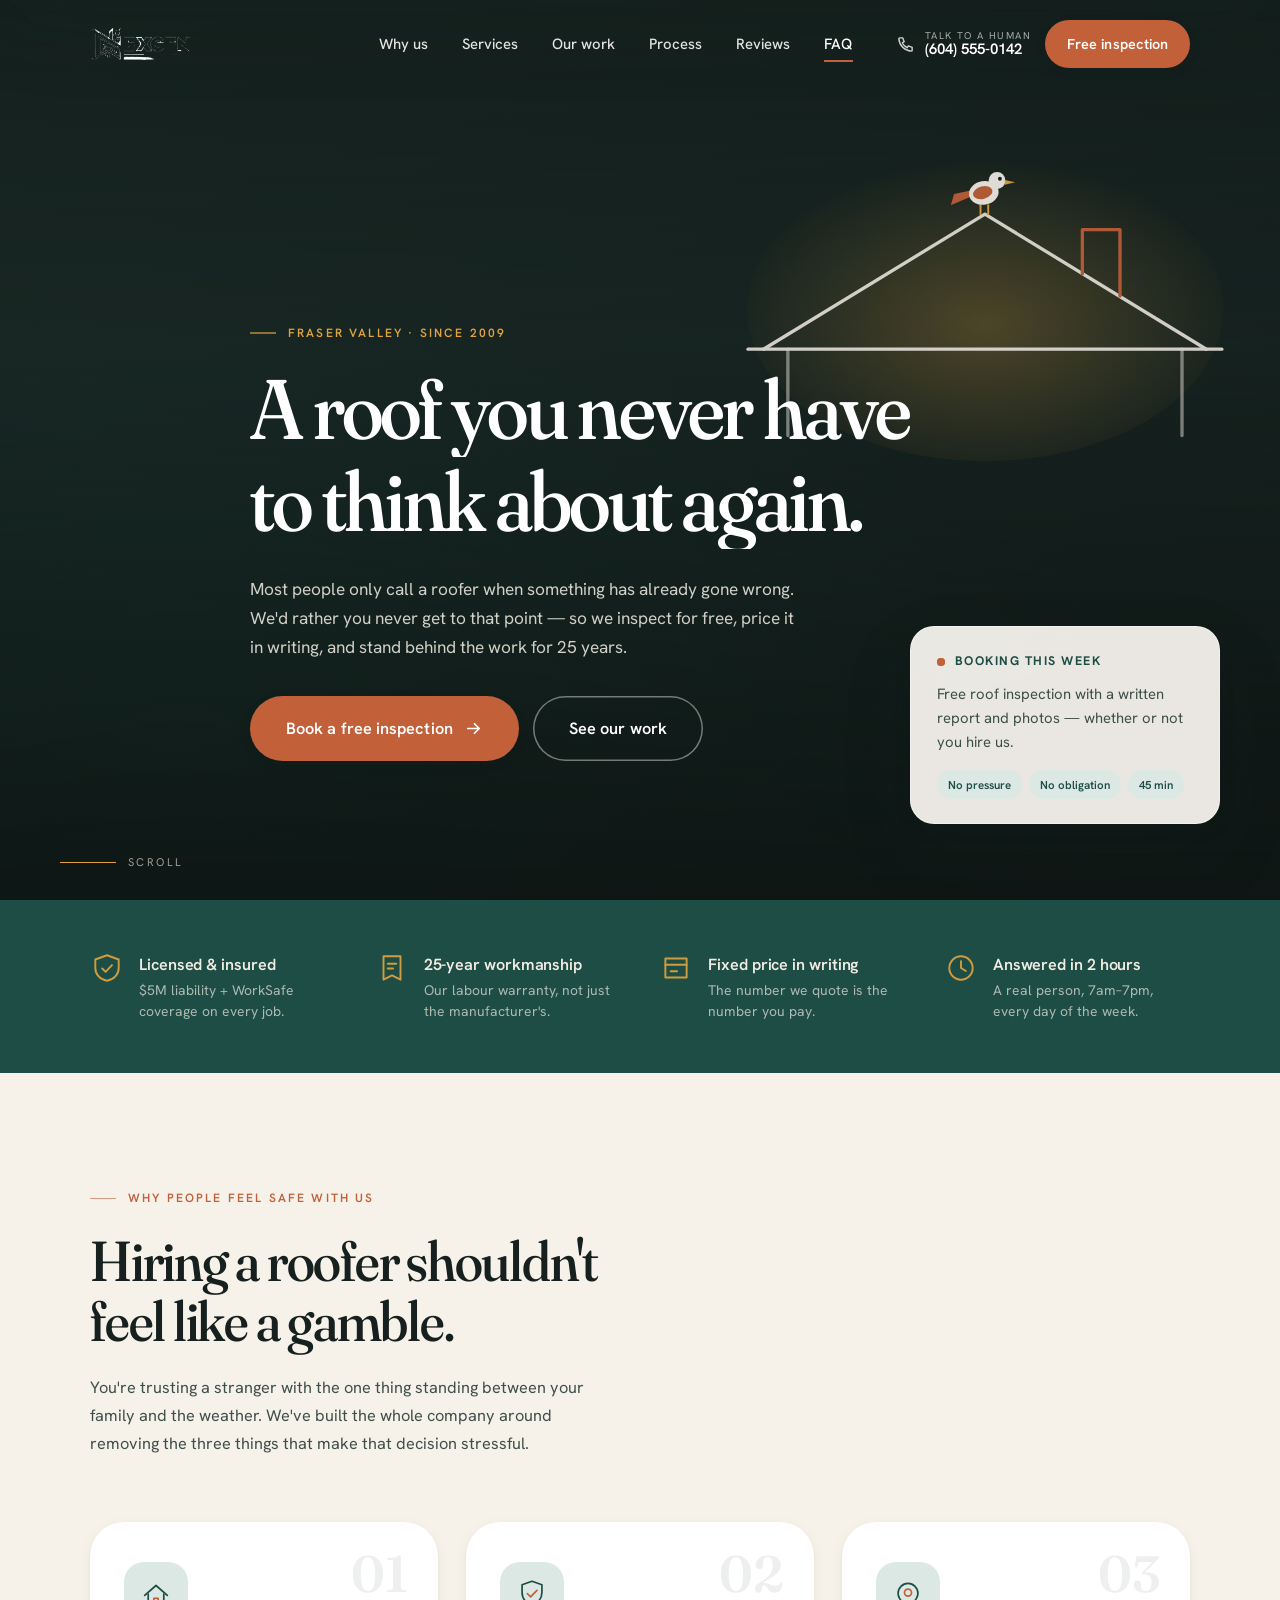
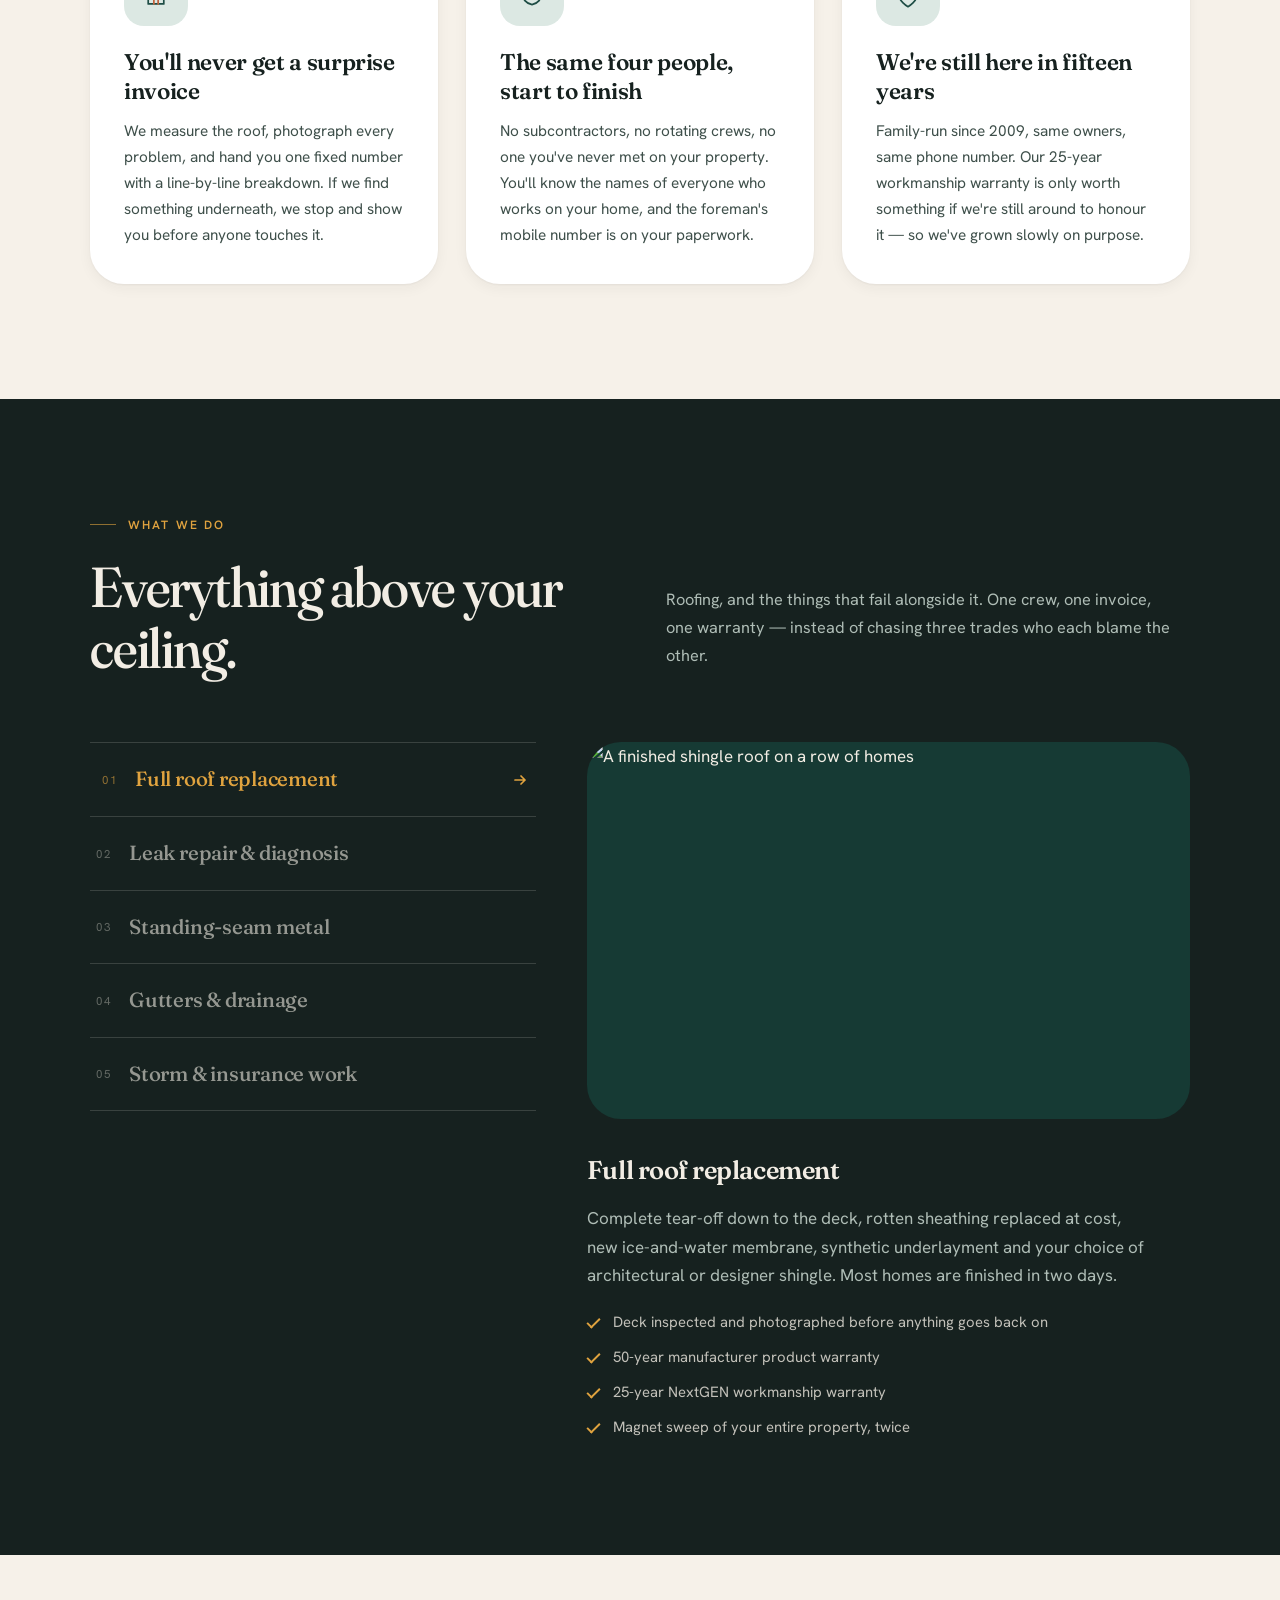
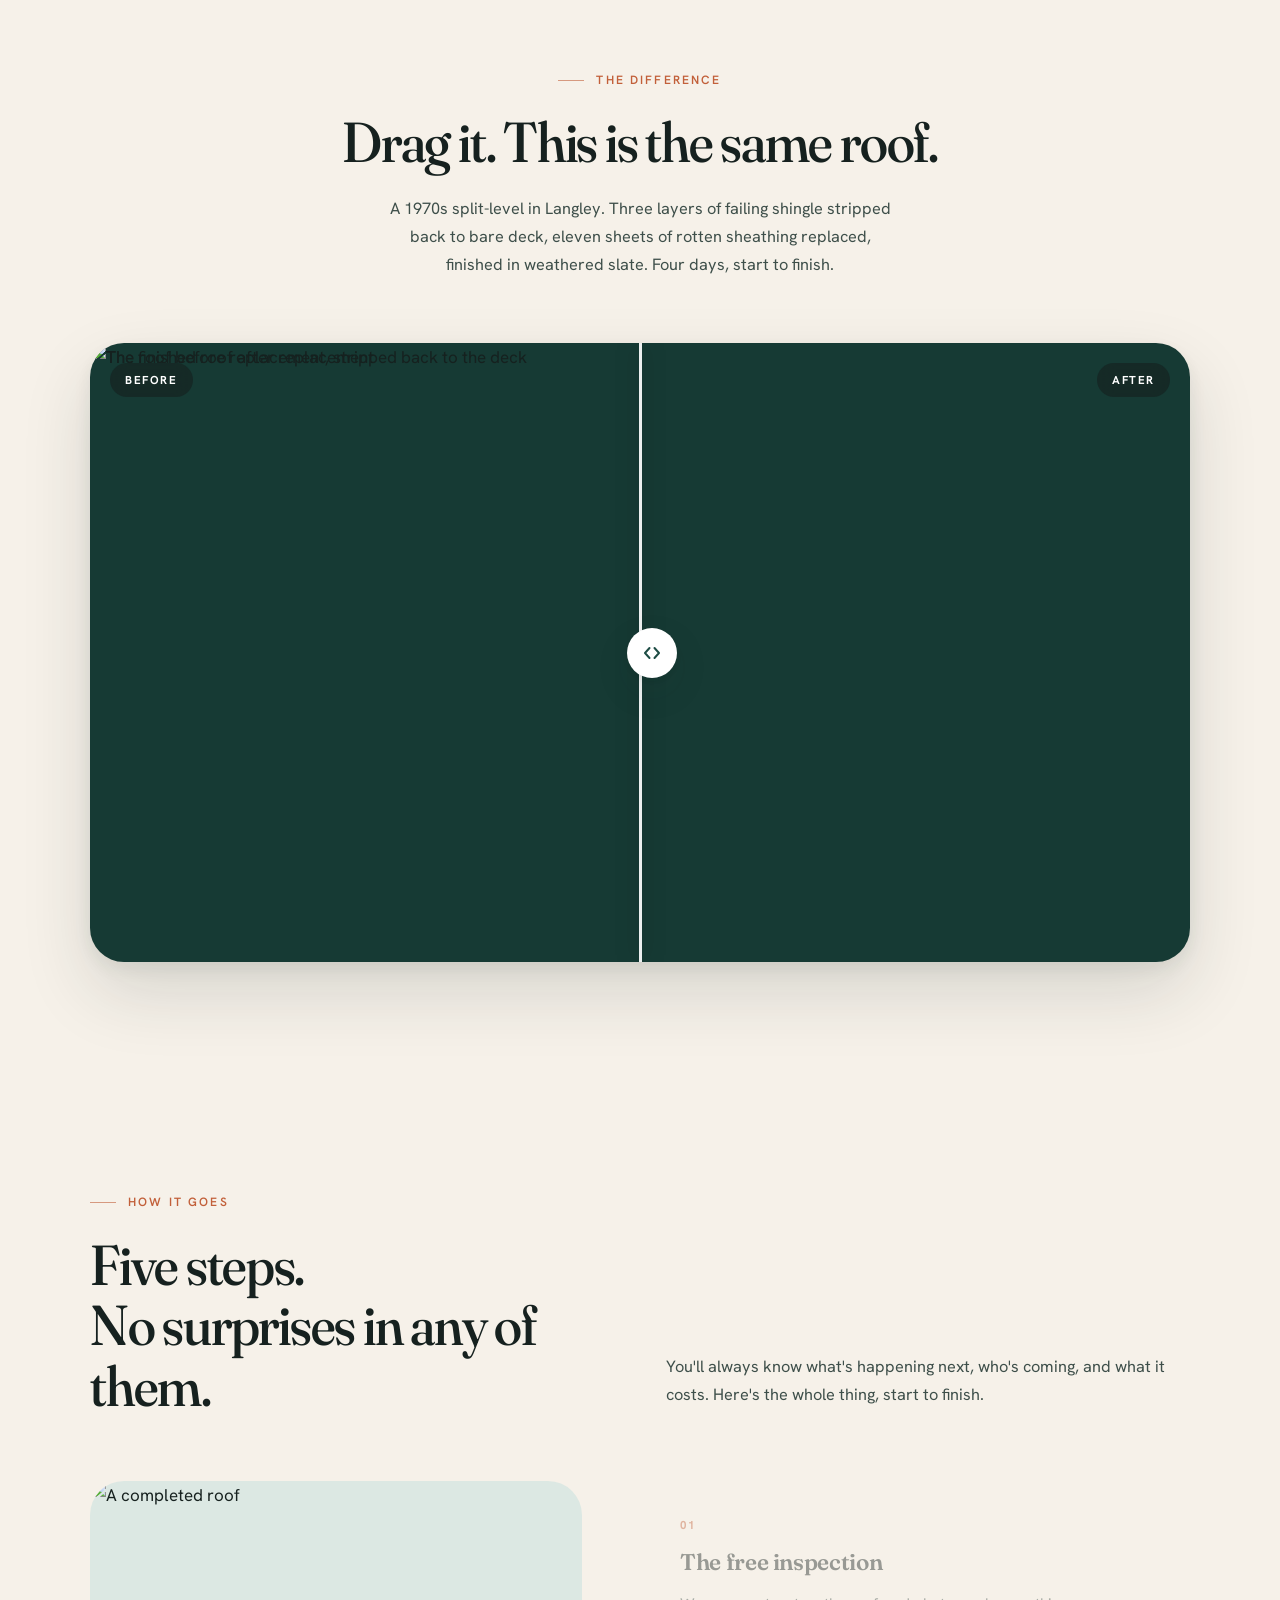
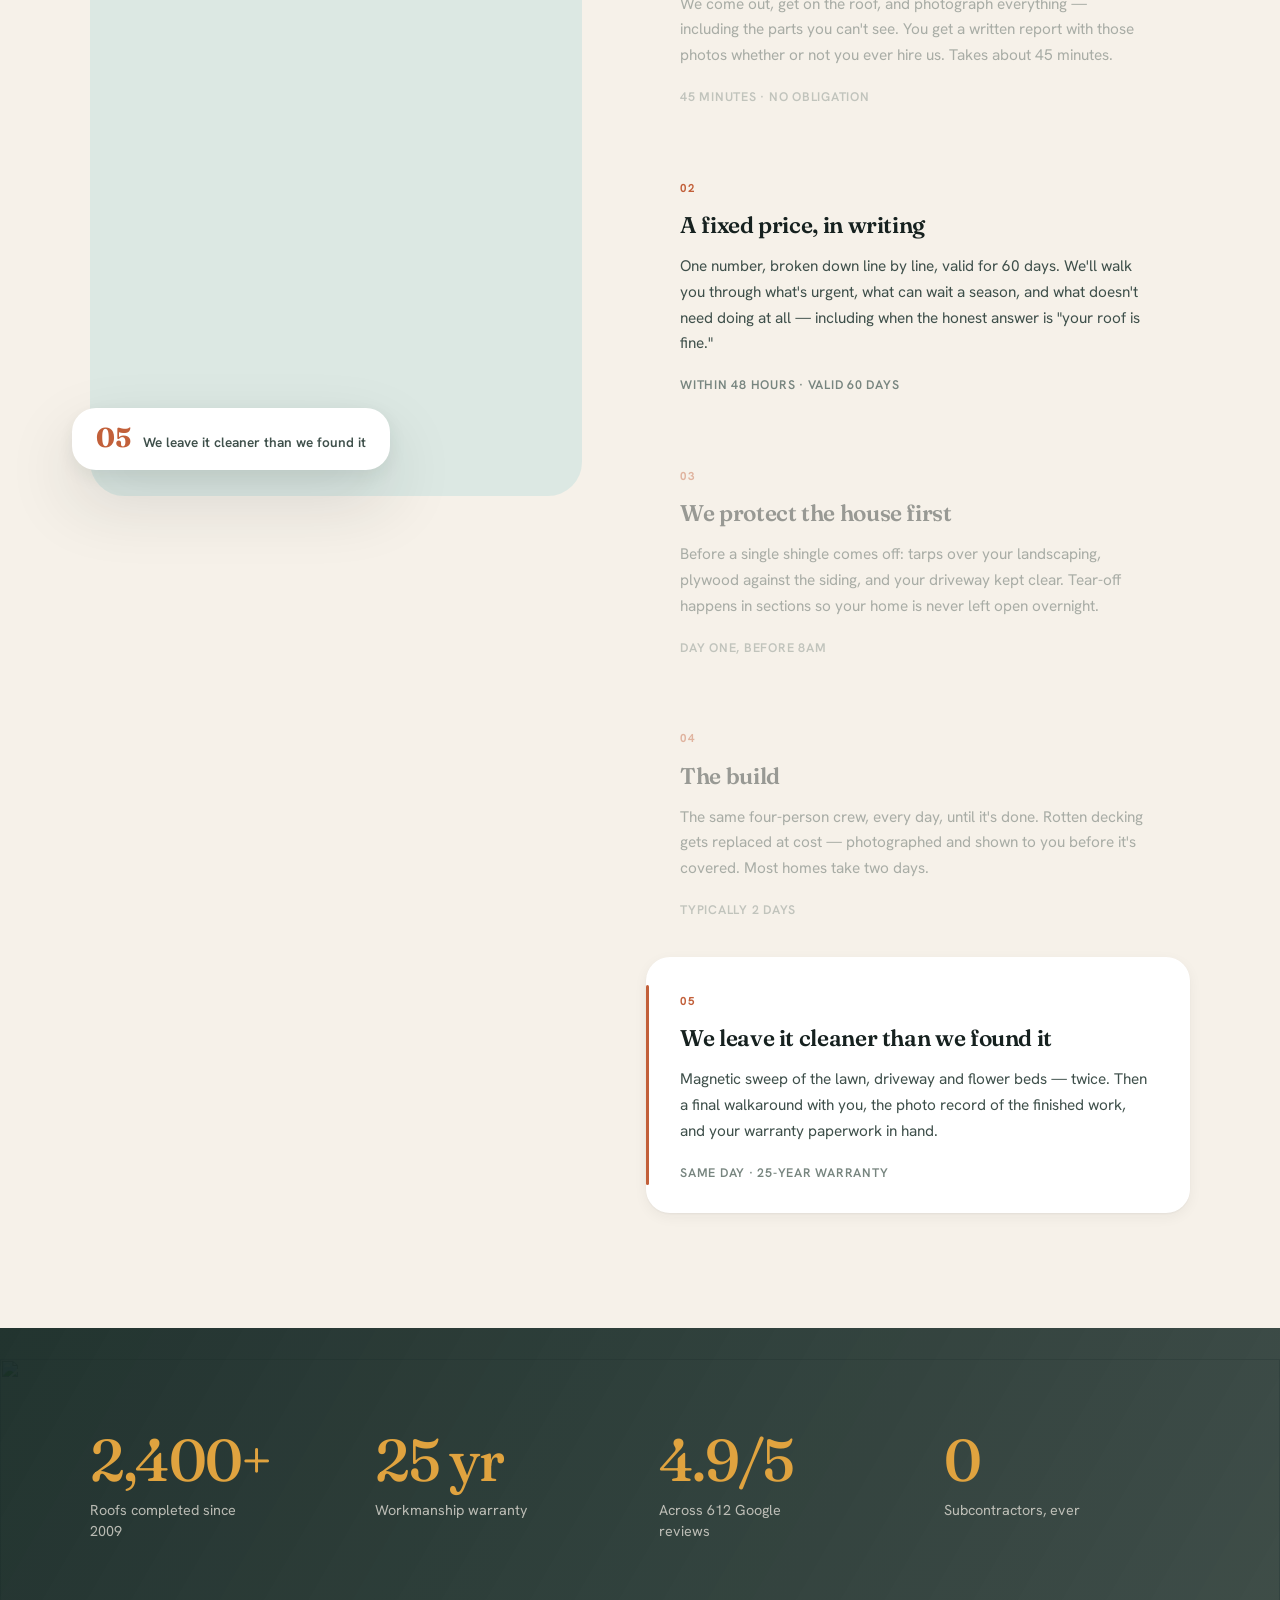
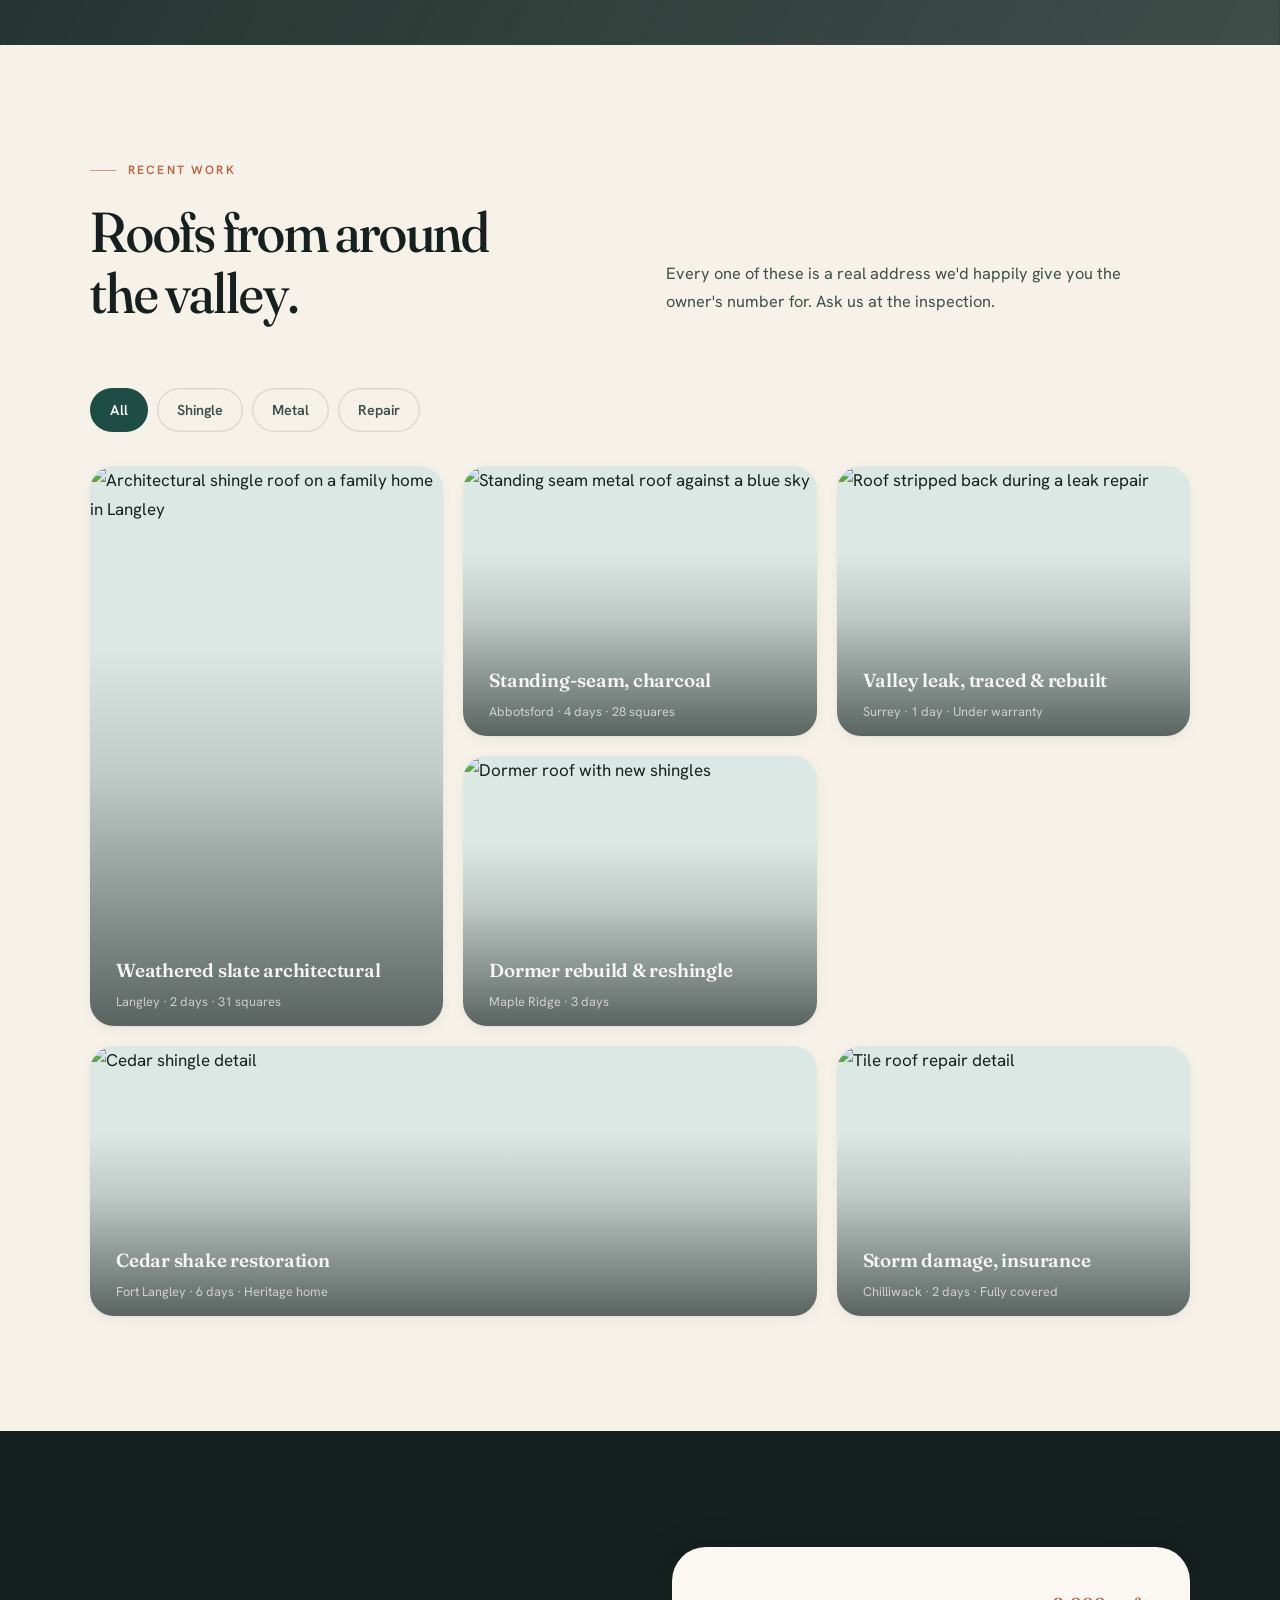
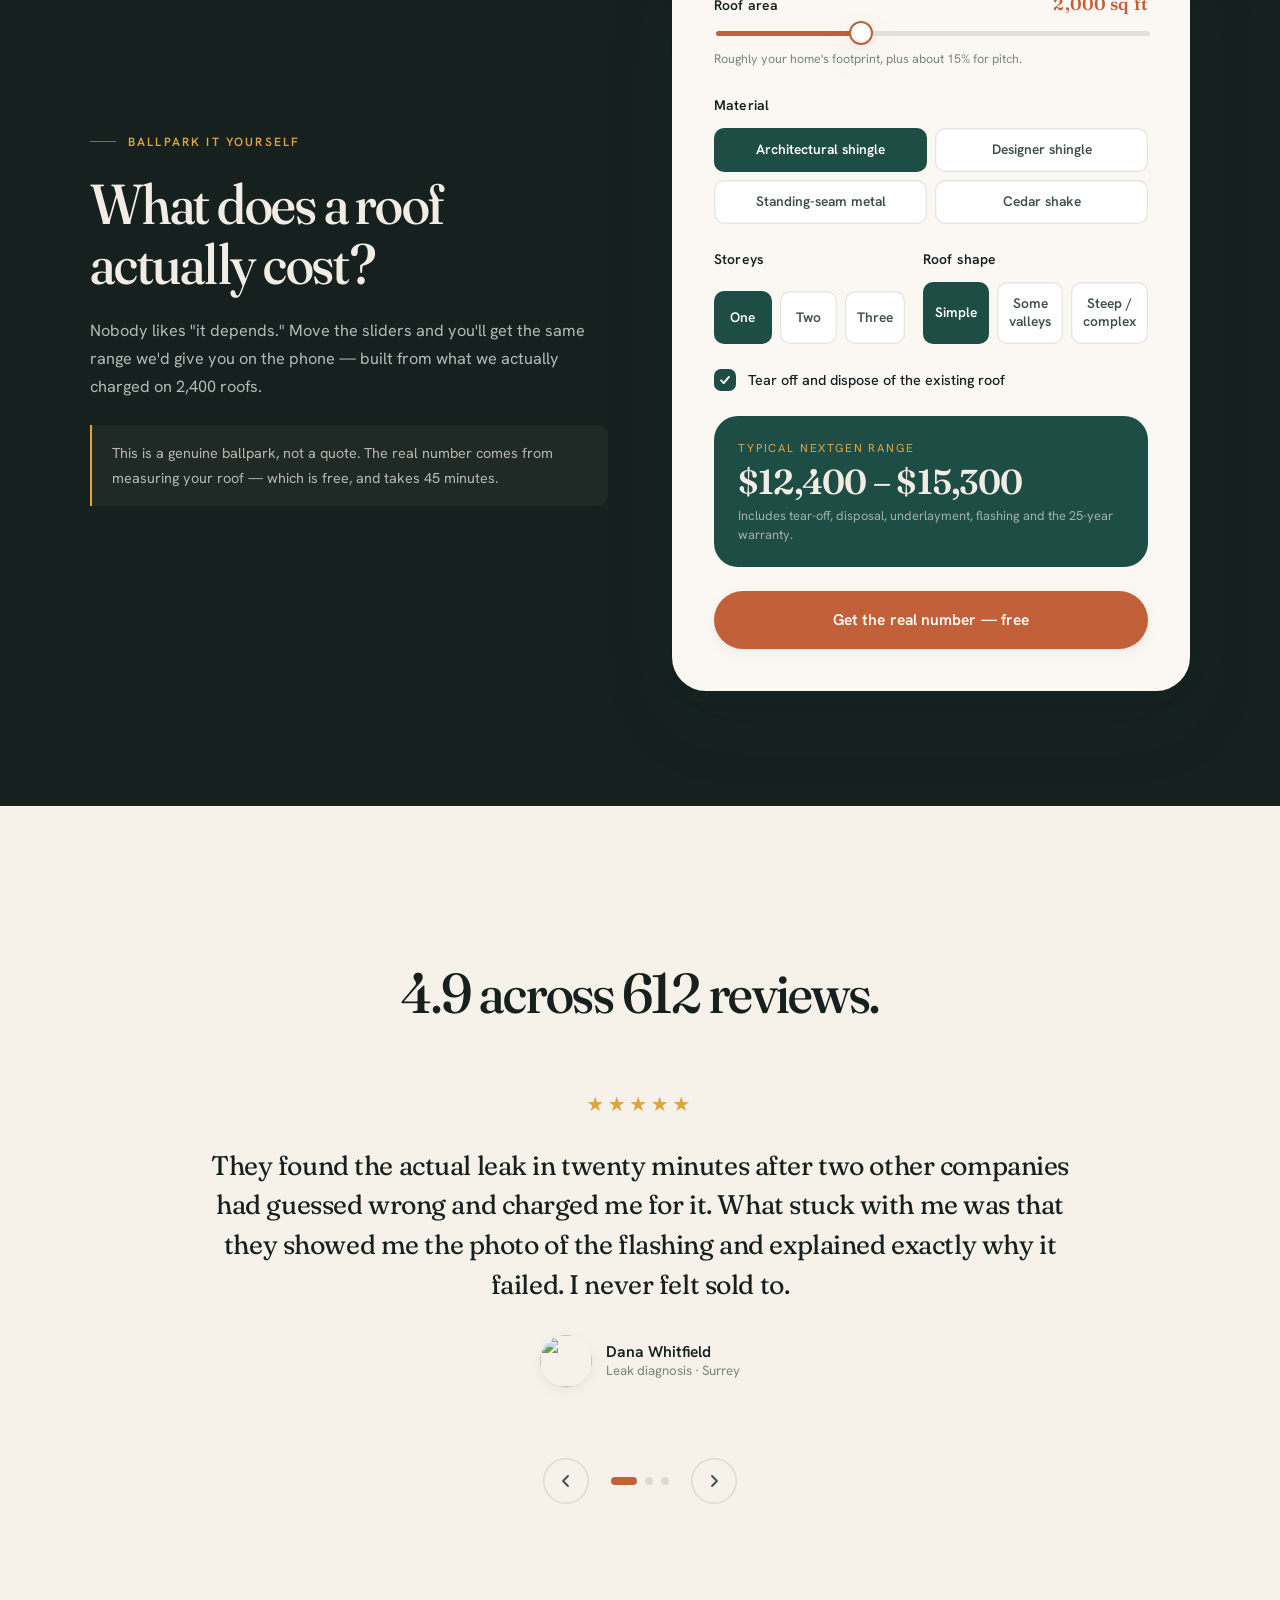
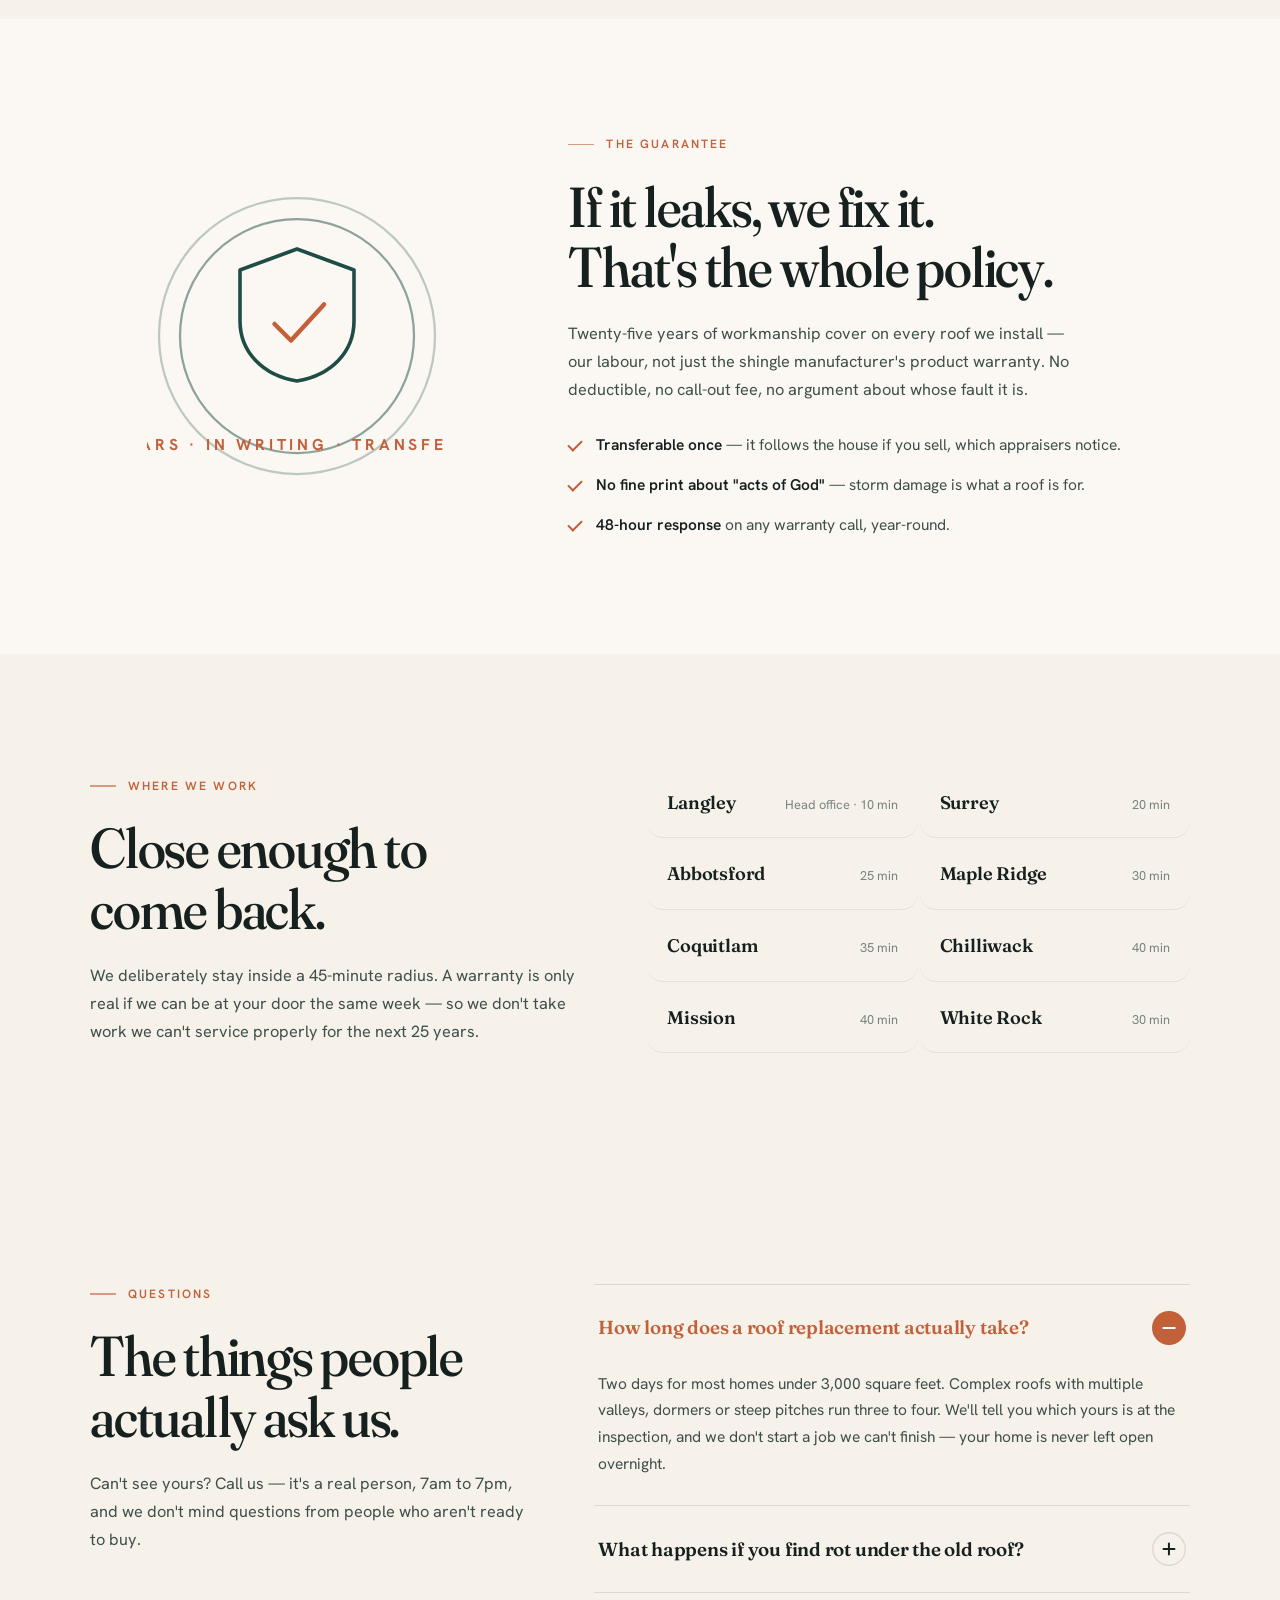
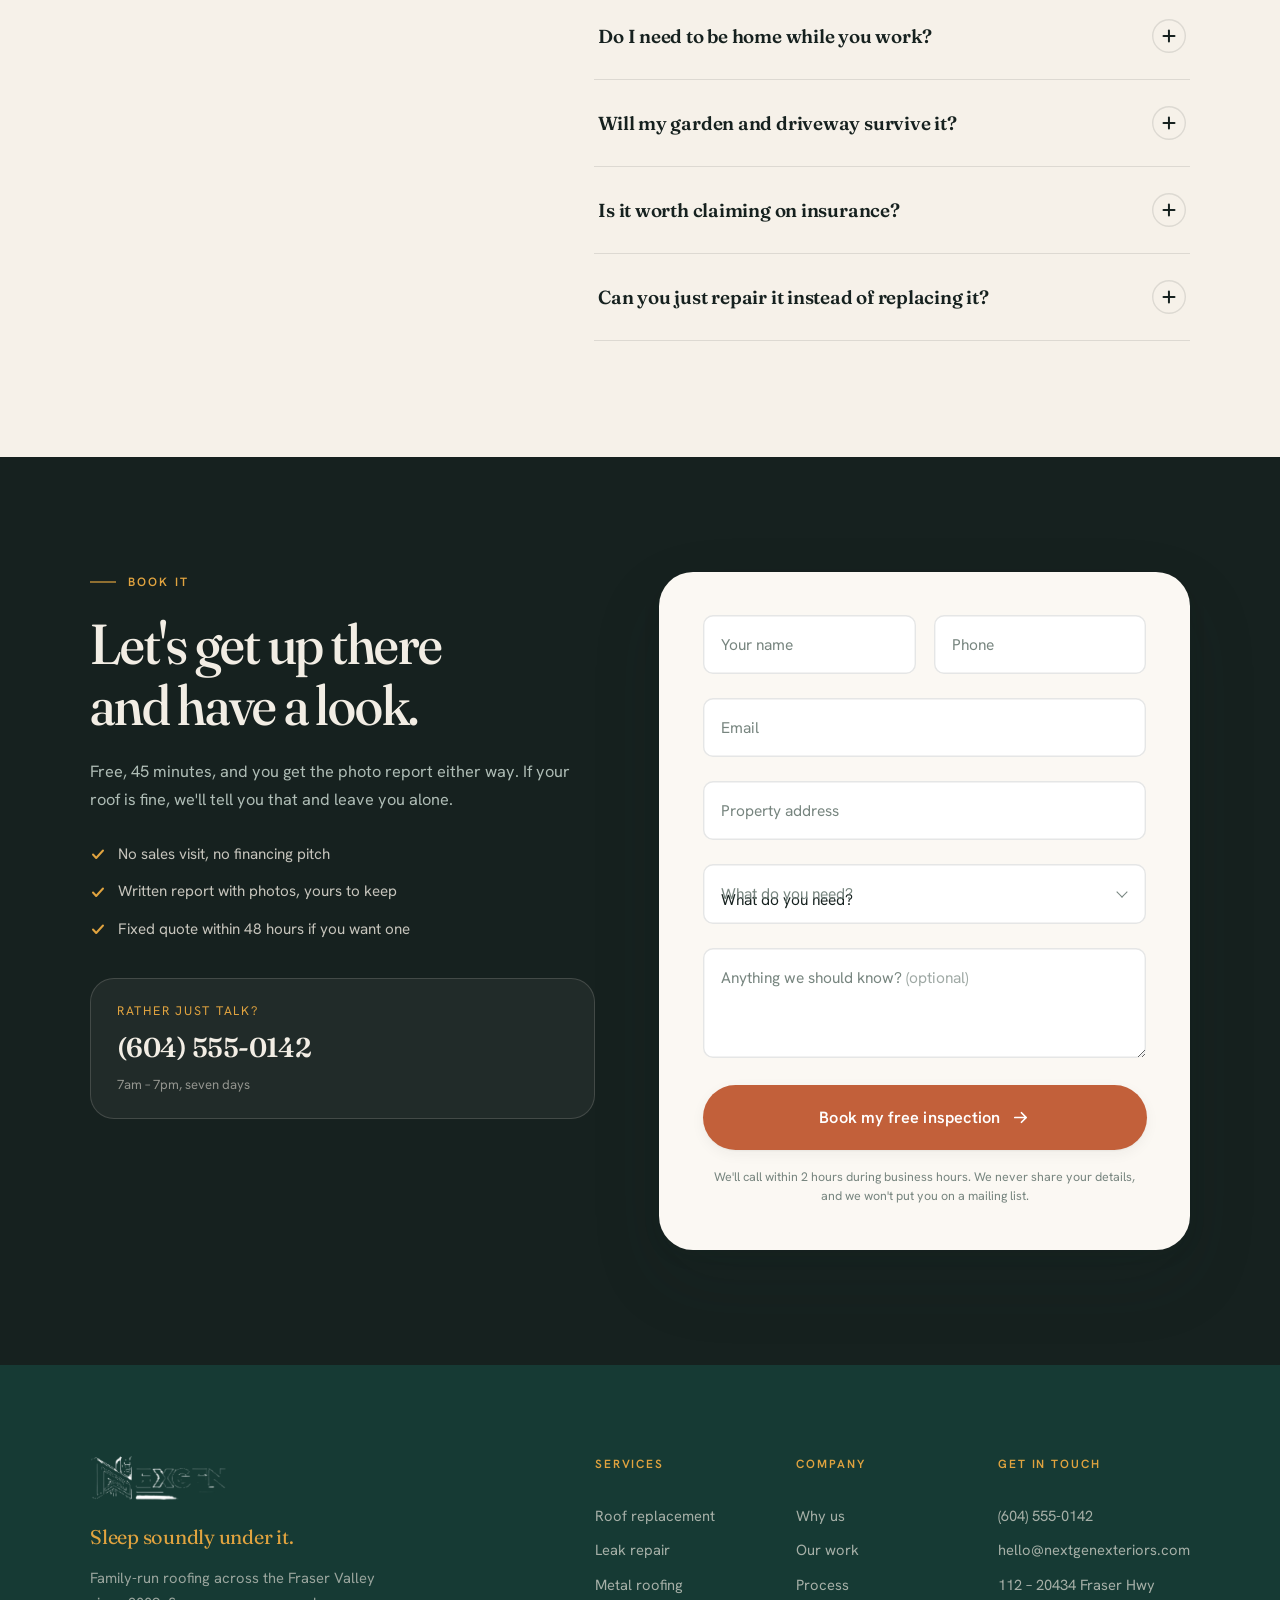
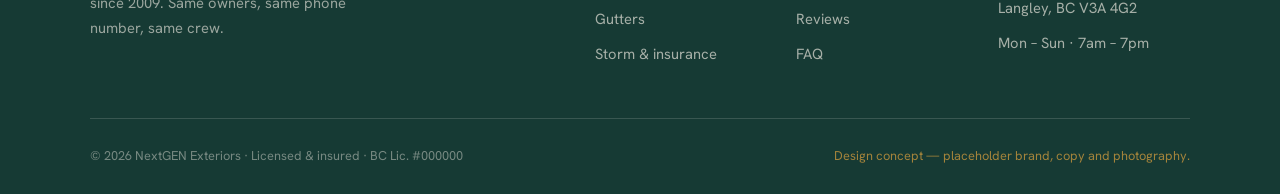
==== commit ce8601e8: "Use provided favicon and rename brand to NextGEN Exteriors - Regenerate assets/favicon-32.png and fa" ====
--- a/index.html
+++ b/index.html
@@ -3,12 +3,12 @@
 <head>
 <meta charset="UTF-8" />
 <meta name="viewport" content="width=device-width, initial-scale=1" />
-<title>NexGen Exteriors — Sleep soundly under it.</title>
-<meta name="description" content="NexGen Exteriors installs and repairs roofs across the Fraser Valley. Licensed, insured, fixed price in writing, and a 25-year workmanship warranty. Free inspection, no pressure." />
+<title>NextGEN Exteriors — Sleep soundly under it.</title>
+<meta name="description" content="NextGEN Exteriors installs and repairs roofs across the Fraser Valley. Licensed, insured, fixed price in writing, and a 25-year workmanship warranty. Free inspection, no pressure." />
 <meta name="theme-color" content="#1E4D45" />
 
 <meta property="og:type" content="website" />
-<meta property="og:title" content="NexGen Exteriors — Sleep soundly under it." />
+<meta property="og:title" content="NextGEN Exteriors — Sleep soundly under it." />
 <meta property="og:description" content="A roof you never have to think about again. Licensed, insured, fixed price in writing, 25-year workmanship warranty." />
 
 <link rel="preconnect" href="https://fonts.googleapis.com" />
@@ -39,7 +39,7 @@
 <!-- ============ HEADER ============ -->
 <header class="hdr" data-hdr>
   <div class="hdr__in">
-    <a class="logo" href="#top" aria-label="NexGen Exteriors — home">
+    <a class="logo" href="#top" aria-label="NextGEN Exteriors — home">
       <span class="logo__lockup" aria-hidden="true">
         <img class="logo__img logo__img--for-dark" src="assets/nexgen-logo-white.png" alt="" />
         <img class="logo__img logo__img--for-light" src="assets/nexgen-logo-navy.png" alt="" />
@@ -431,7 +431,7 @@
             <p>Complete tear-off down to the deck, rotten sheathing replaced at cost, new ice-and-water
                membrane, synthetic underlayment and your choice of architectural or designer shingle.
                Most homes are finished in two days.</p>
-            <ul><li>Deck inspected and photographed before anything goes back on</li><li>50-year manufacturer product warranty</li><li>25-year NexGen workmanship warranty</li><li>Magnet sweep of your entire property, twice</li></ul>
+            <ul><li>Deck inspected and photographed before anything goes back on</li><li>50-year manufacturer product warranty</li><li>25-year NextGEN workmanship warranty</li><li>Magnet sweep of your entire property, twice</li></ul>
           </div>
           <div class="svc__panel" role="tabpanel" id="svc-p2" aria-labelledby="svc-t2" hidden>
             <h3>Leak repair &amp; diagnosis</h3>
@@ -683,7 +683,7 @@
       </label>
 
       <div class="calc__out">
-        <span class="calc__out-lbl">Typical NexGen range</span>
+        <span class="calc__out-lbl">Typical NextGEN range</span>
         <b class="calc__out-val" data-out="range">$13,400 – $16,300</b>
         <span class="calc__out-sub" data-out="sub">Includes tear-off, disposal, underlayment, flashing and warranty.</span>
       </div>
@@ -955,7 +955,7 @@
   <div class="wrap">
     <div class="ftr__top">
       <div class="ftr__brand">
-        <a class="logo logo--lg" href="#top" aria-label="NexGen Exteriors — home">
+        <a class="logo logo--lg" href="#top" aria-label="NextGEN Exteriors — home">
           <span class="logo__lockup" aria-hidden="true">
             <img class="logo__img" src="assets/nexgen-logo-white.png" alt="" />
           </span>
@@ -985,7 +985,7 @@
         <div>
           <h4>Get in touch</h4>
           <a href="tel:+16045550142">(604) 555-0142</a>
-          <a href="mailto:hello@nexgenexteriors.com">hello@nexgenexteriors.com</a>
+          <a href="mailto:hello@nextgenexteriors.com">hello@nextgenexteriors.com</a>
           <span>112 – 20434 Fraser Hwy<br />Langley, BC V3A 4G2</span>
           <span>Mon – Sun · 7am – 7pm</span>
         </div>
@@ -993,7 +993,7 @@
     </div>
 
     <div class="ftr__bar">
-      <p>© 2026 NexGen Exteriors · Licensed &amp; insured · BC Lic. #000000</p>
+      <p>© 2026 NextGEN Exteriors · Licensed &amp; insured · BC Lic. #000000</p>
       <p class="ftr__demo">Design concept — placeholder brand, copy and photography.</p>
     </div>
   </div>
--- a/styles.css
+++ b/styles.css
@@ -1,5 +1,5 @@
 /* =========================================================================
-   NEXGEN EXTERIORS — design system
+   NEXTGEN EXTERIORS — design system
    Brief: "makes you feel safe". Warm paper, deep evergreen shelter,
    terracotta warmth. Soft radii, calm motion, generous air.
    ========================================================================= */
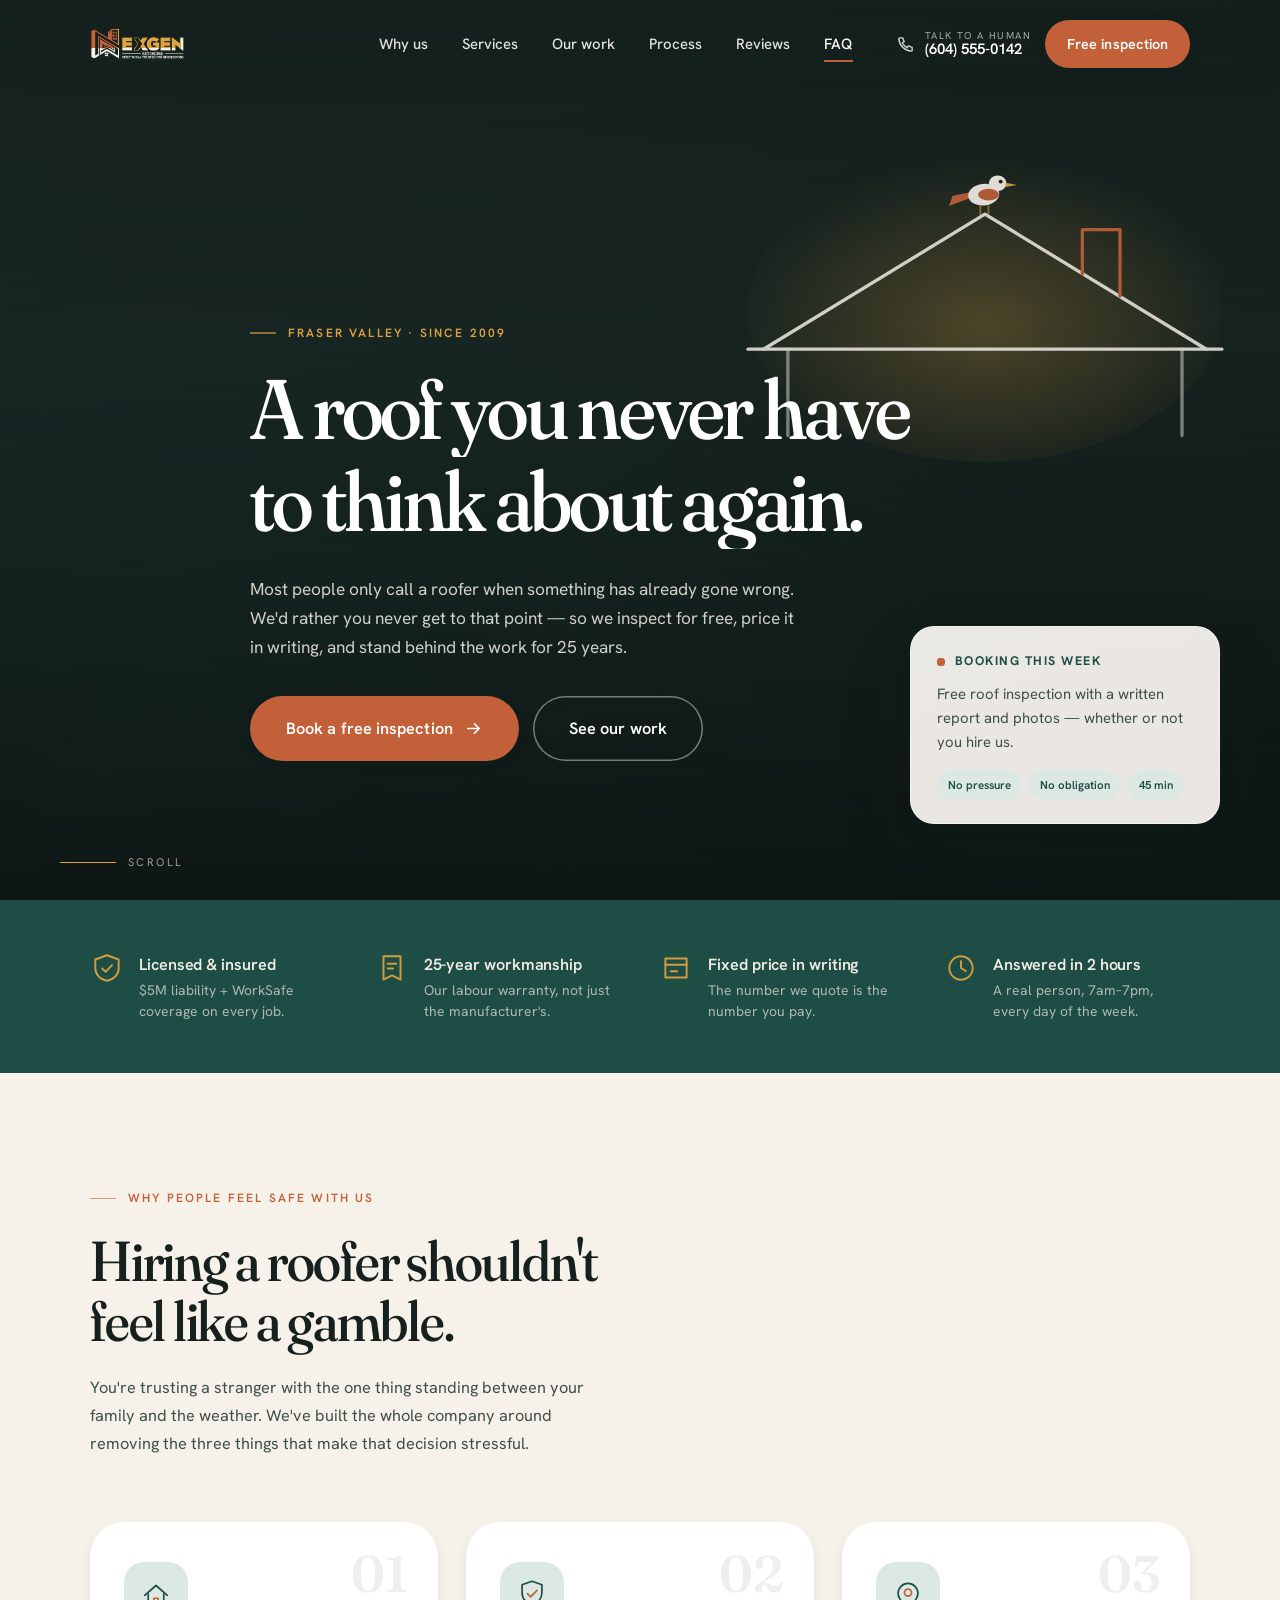
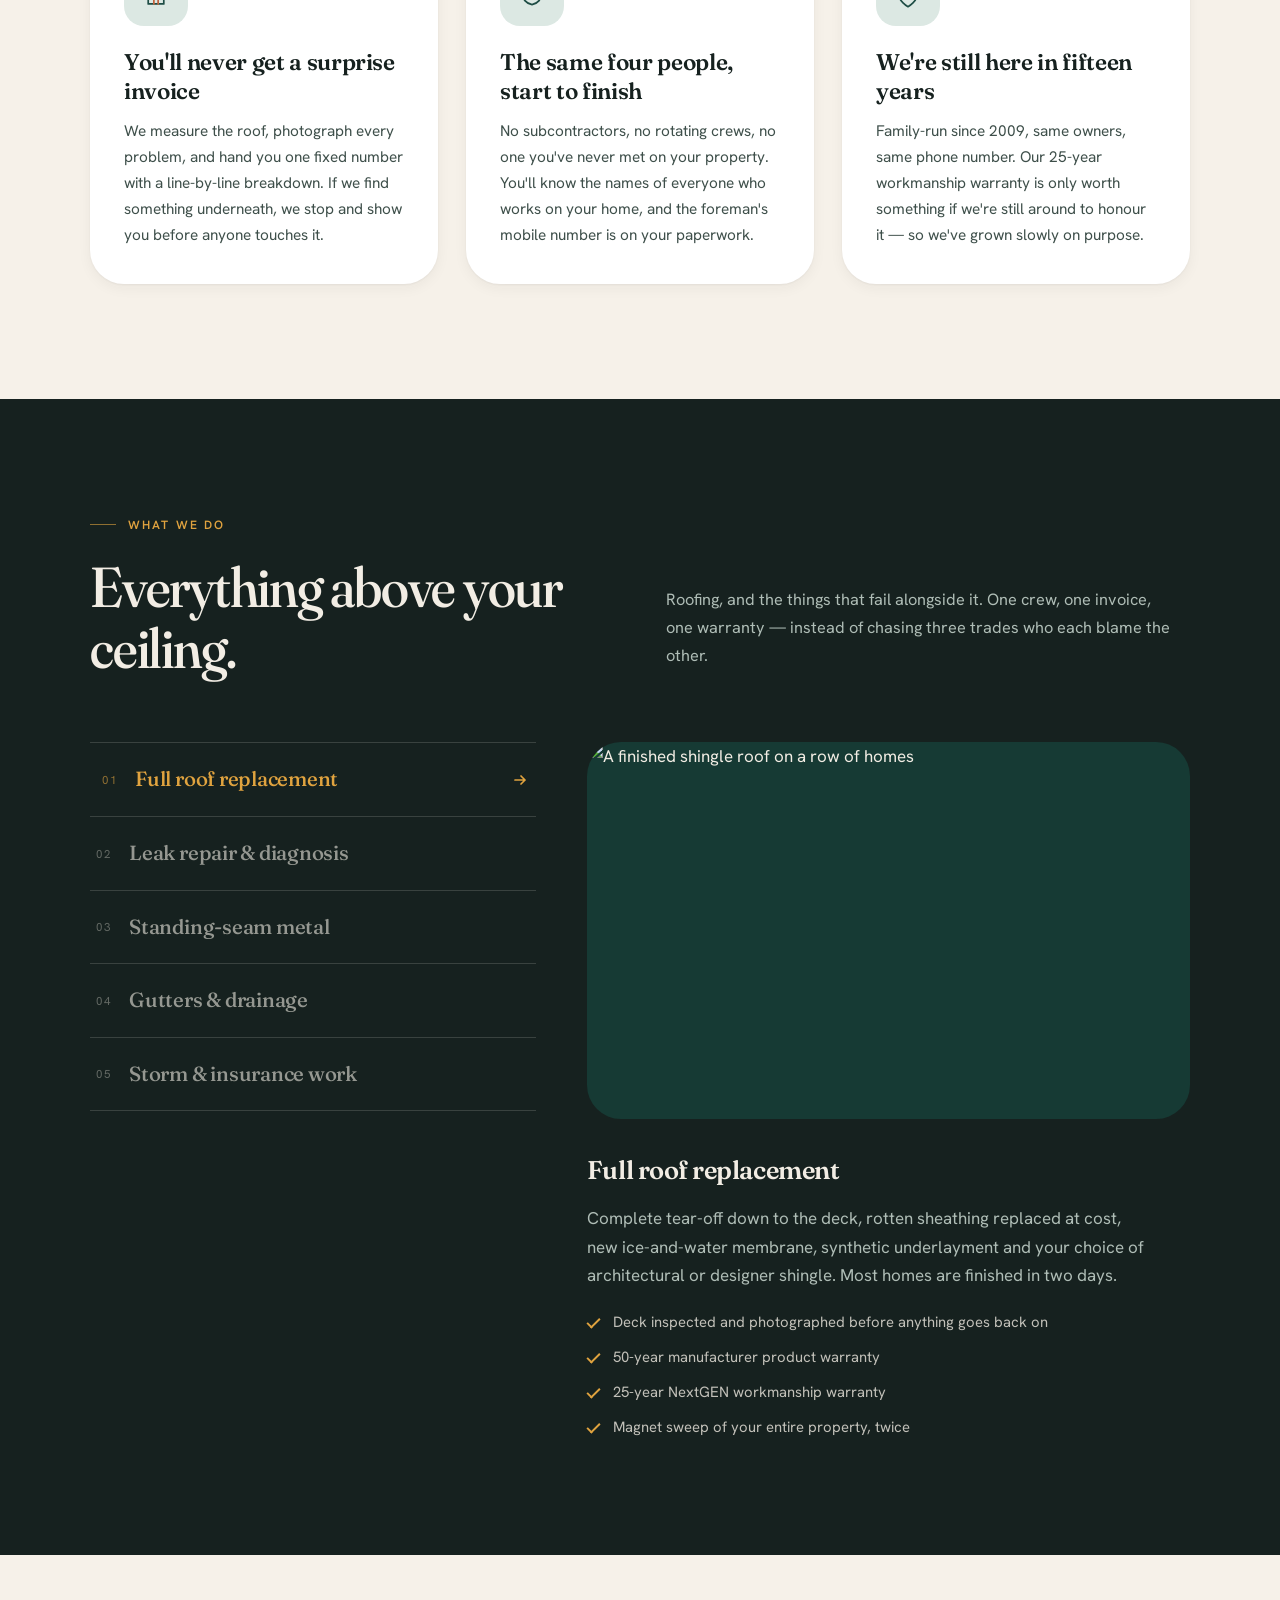
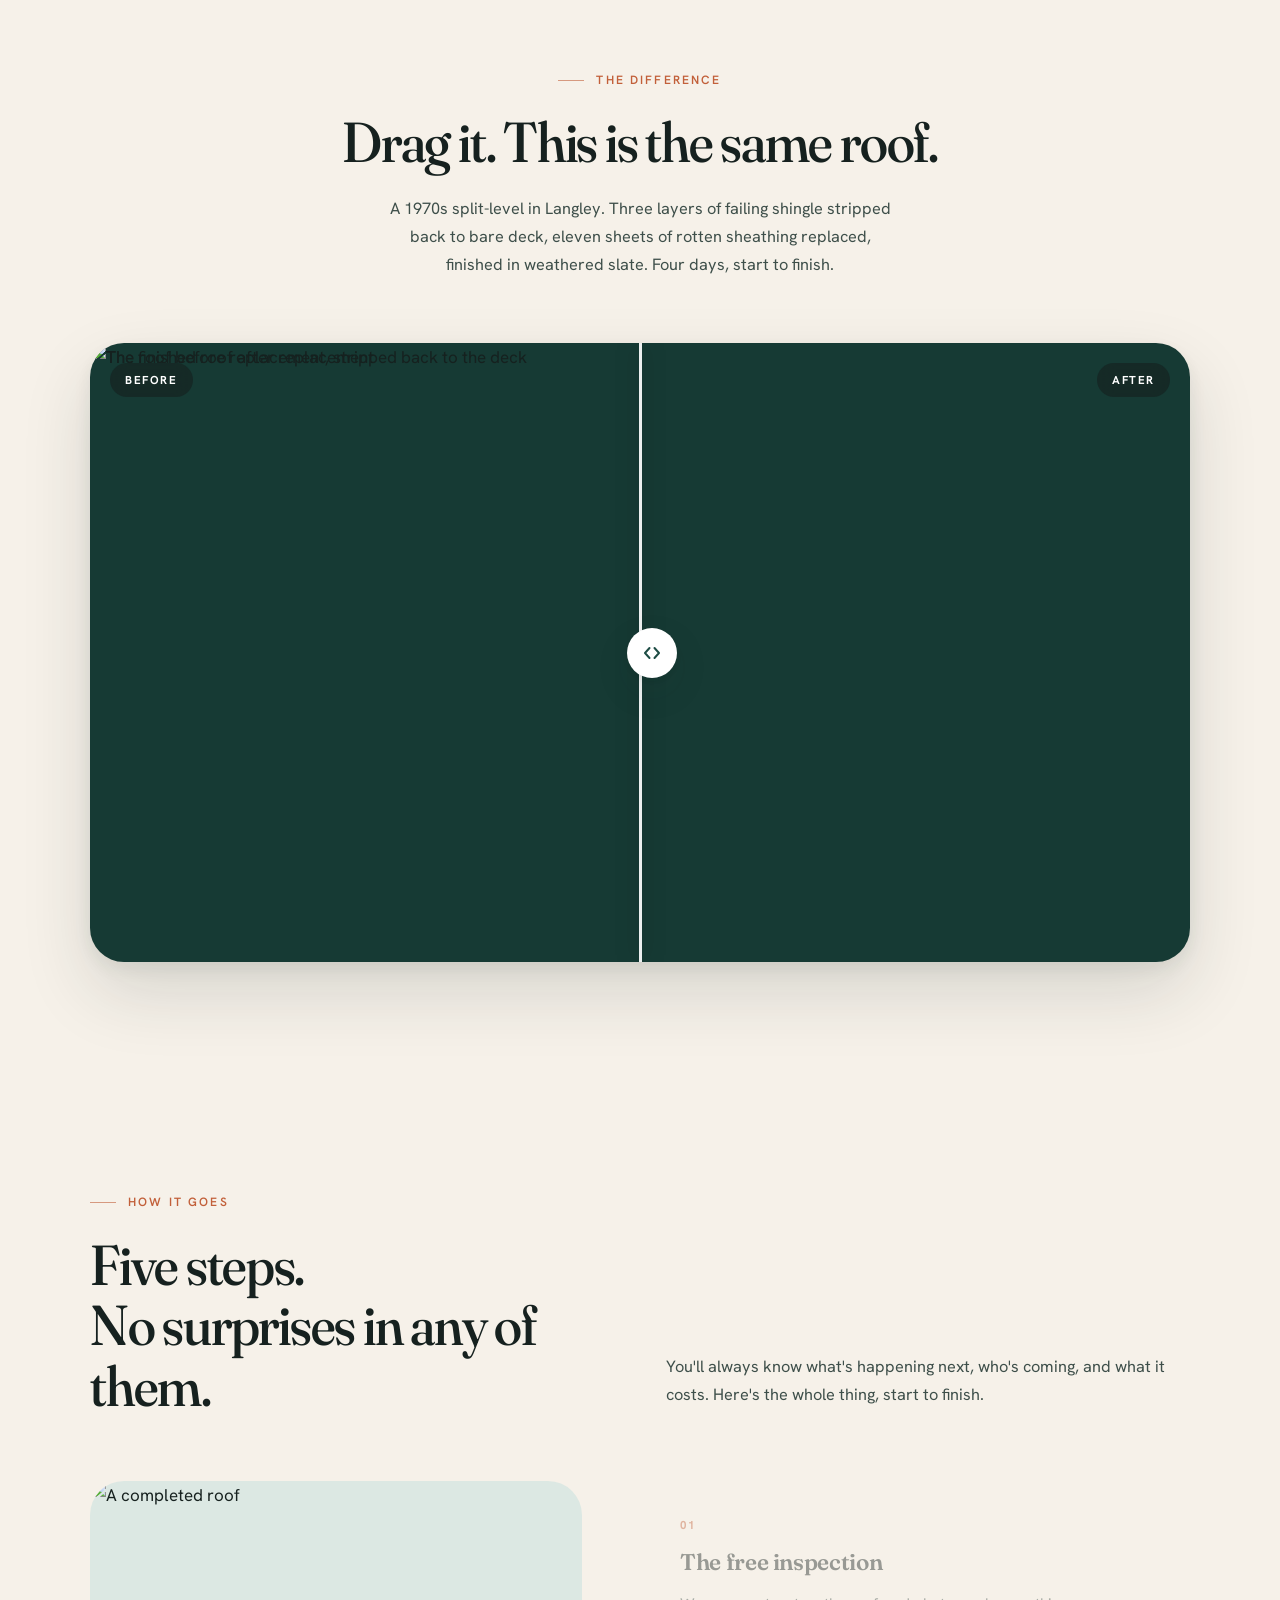
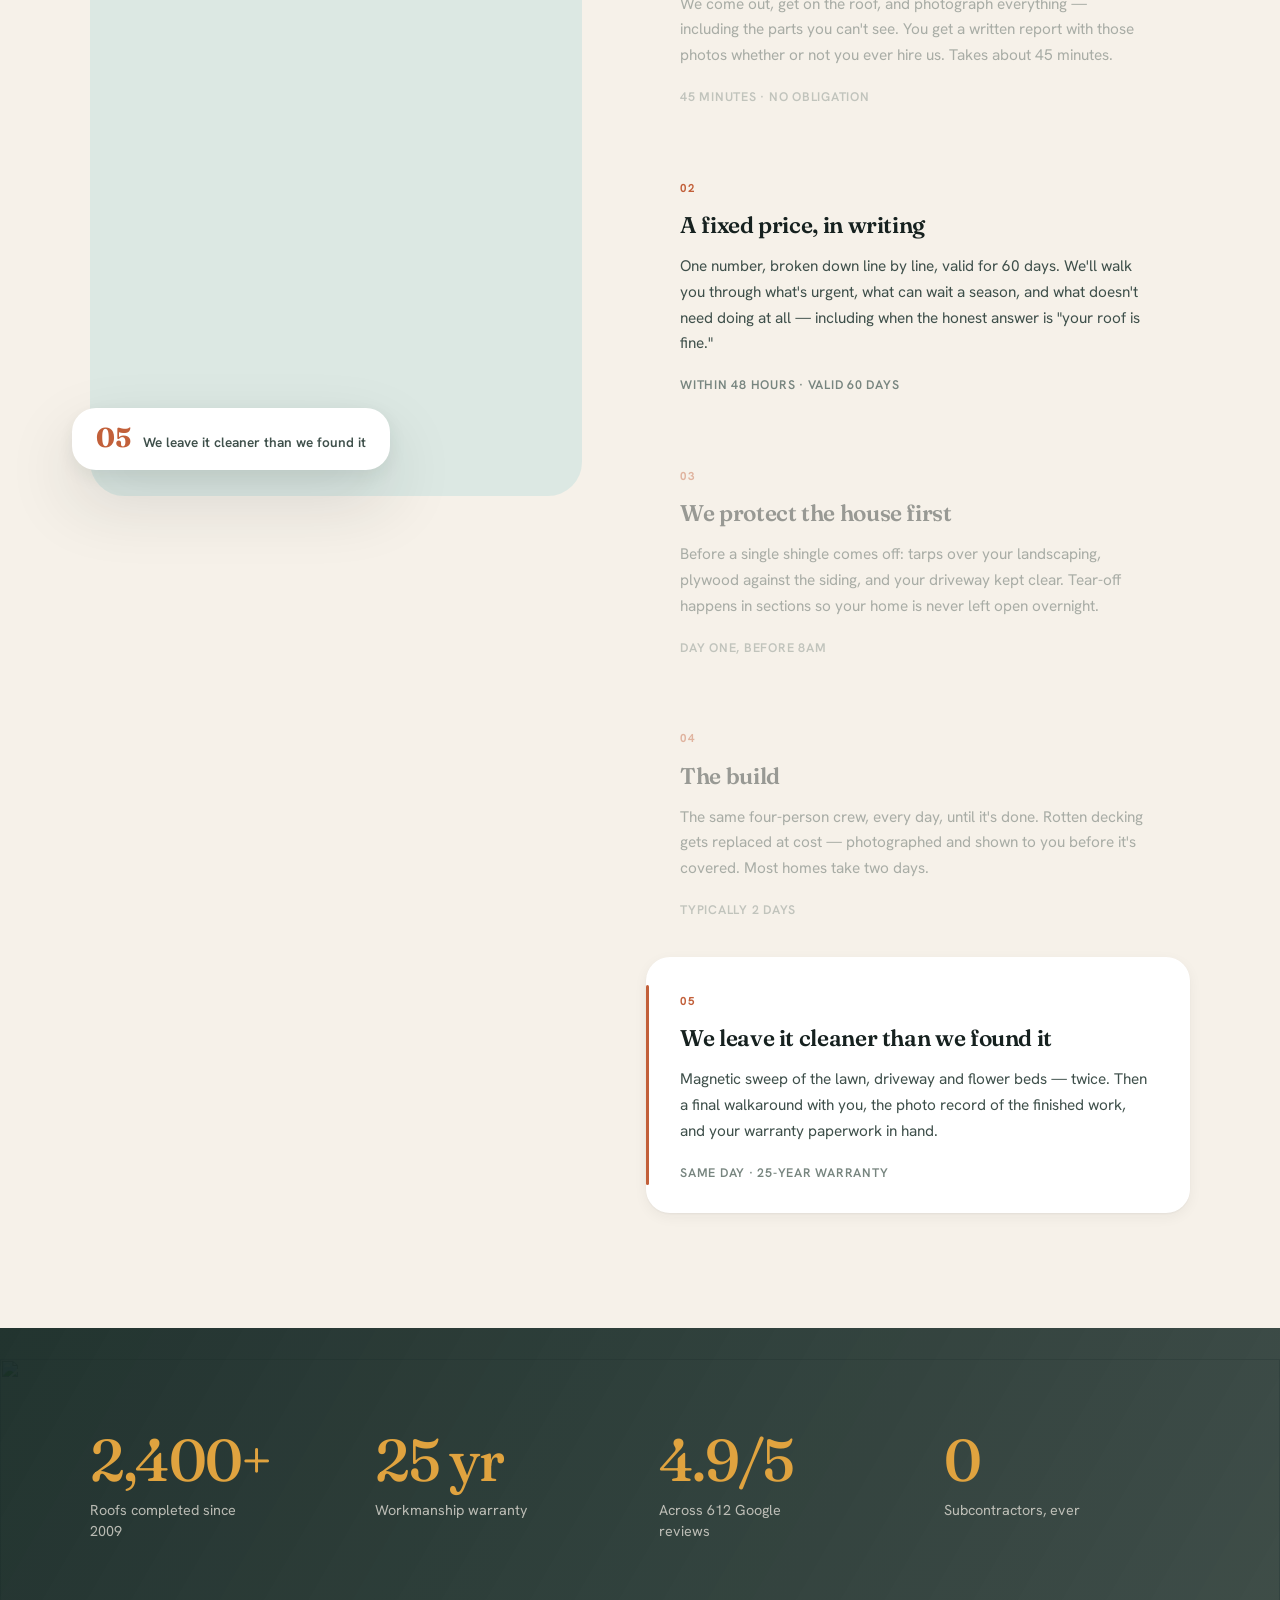
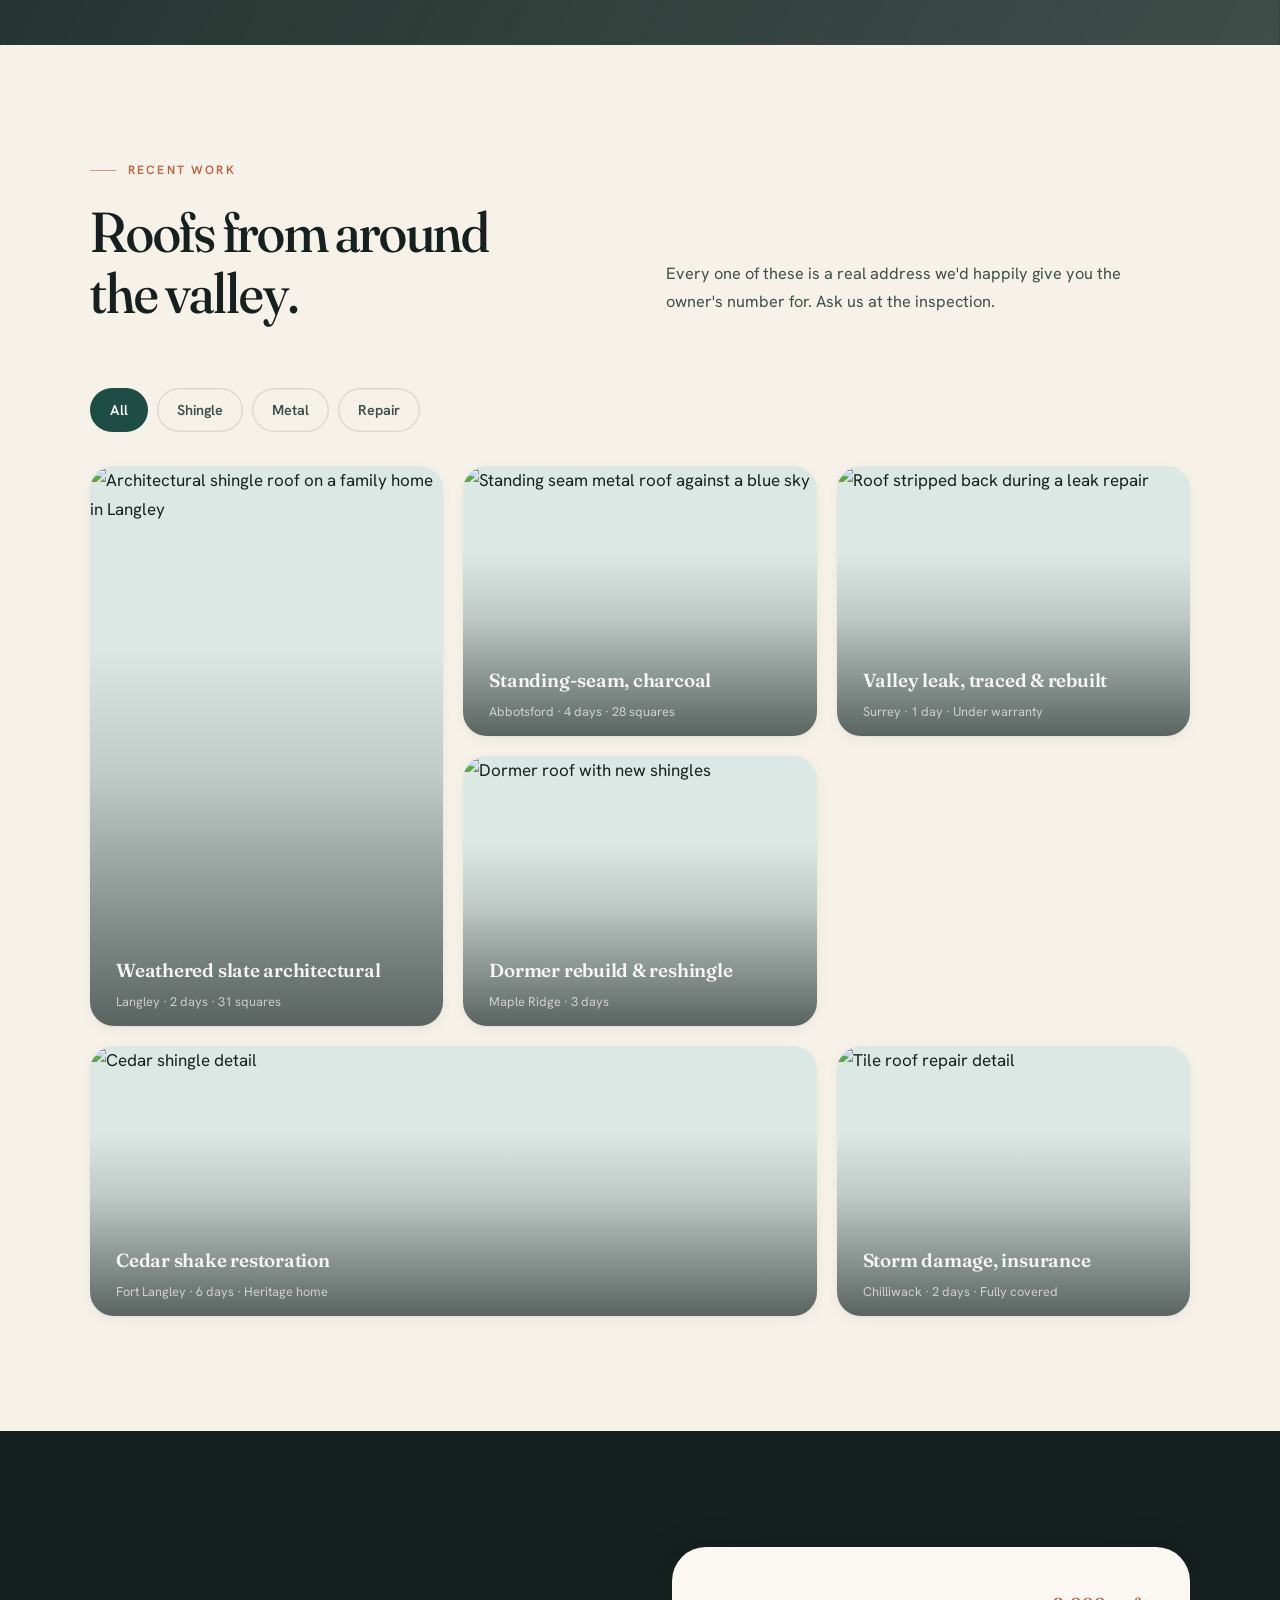
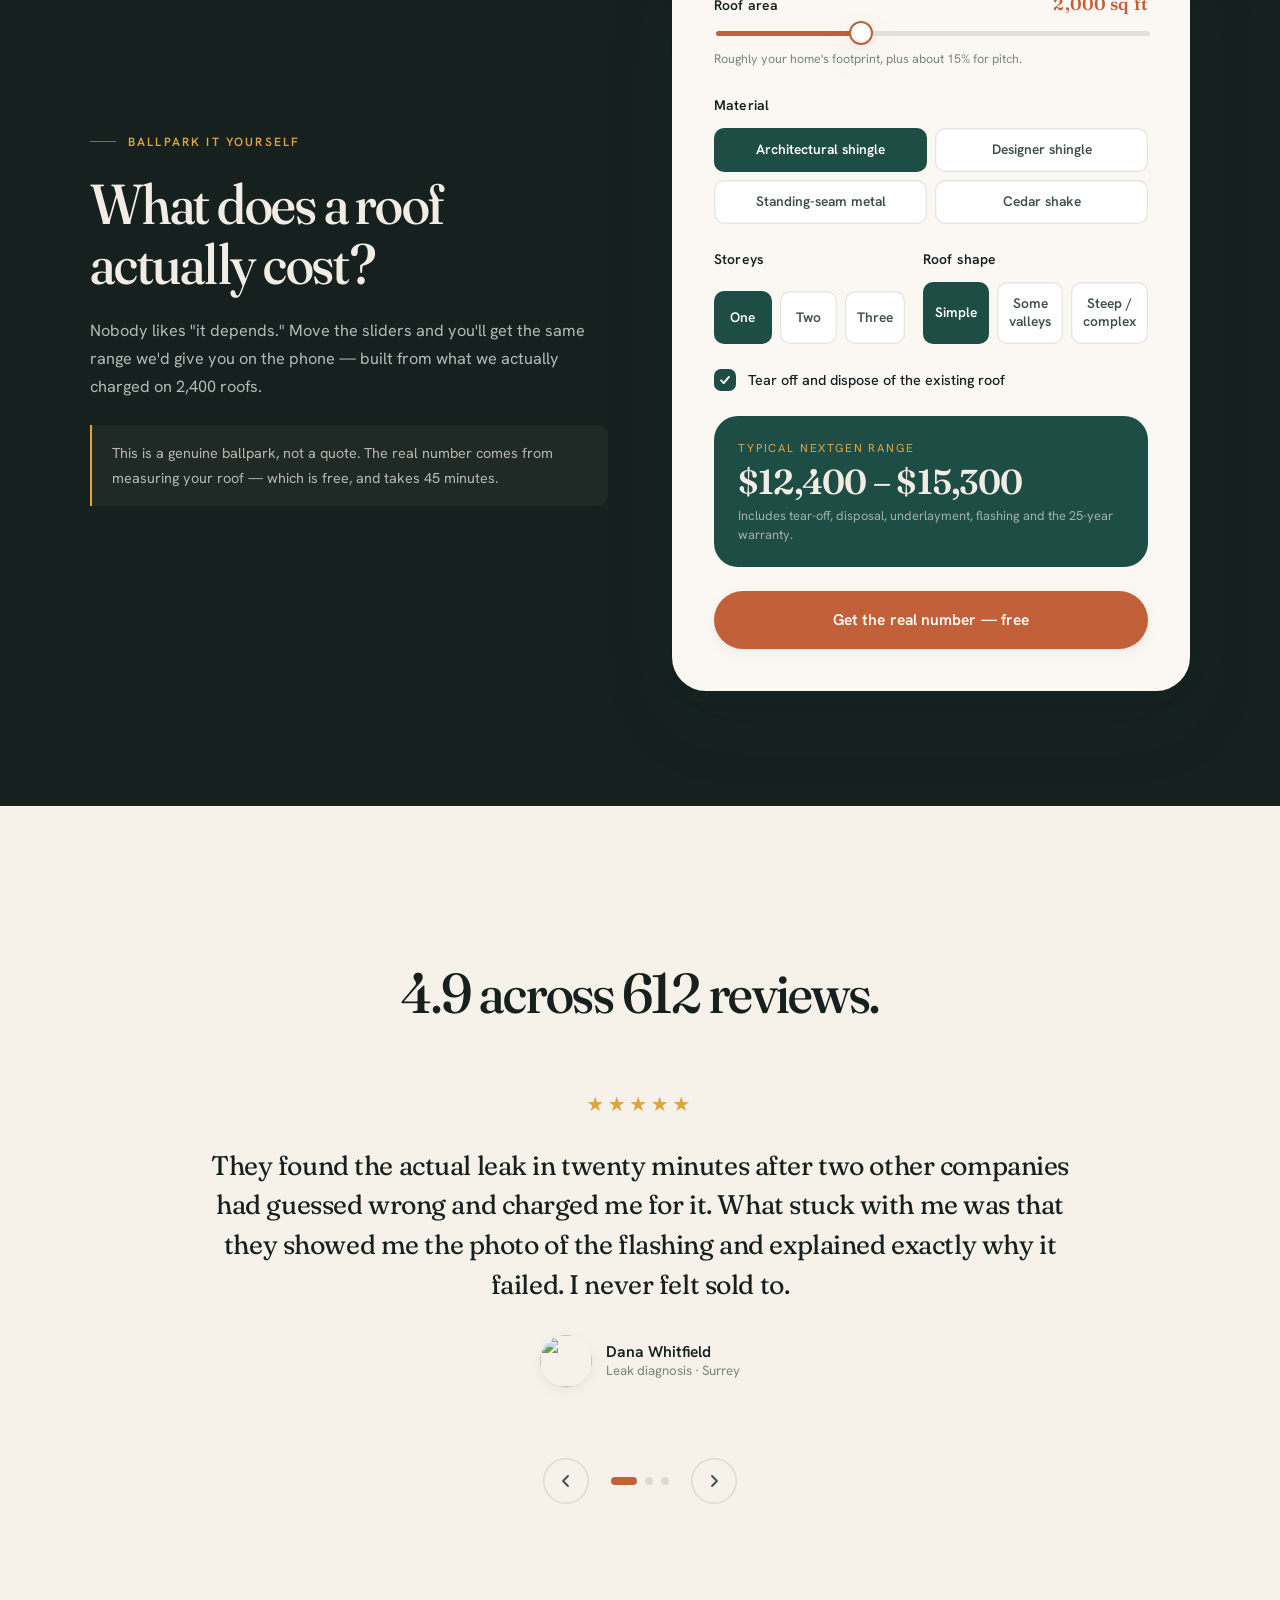
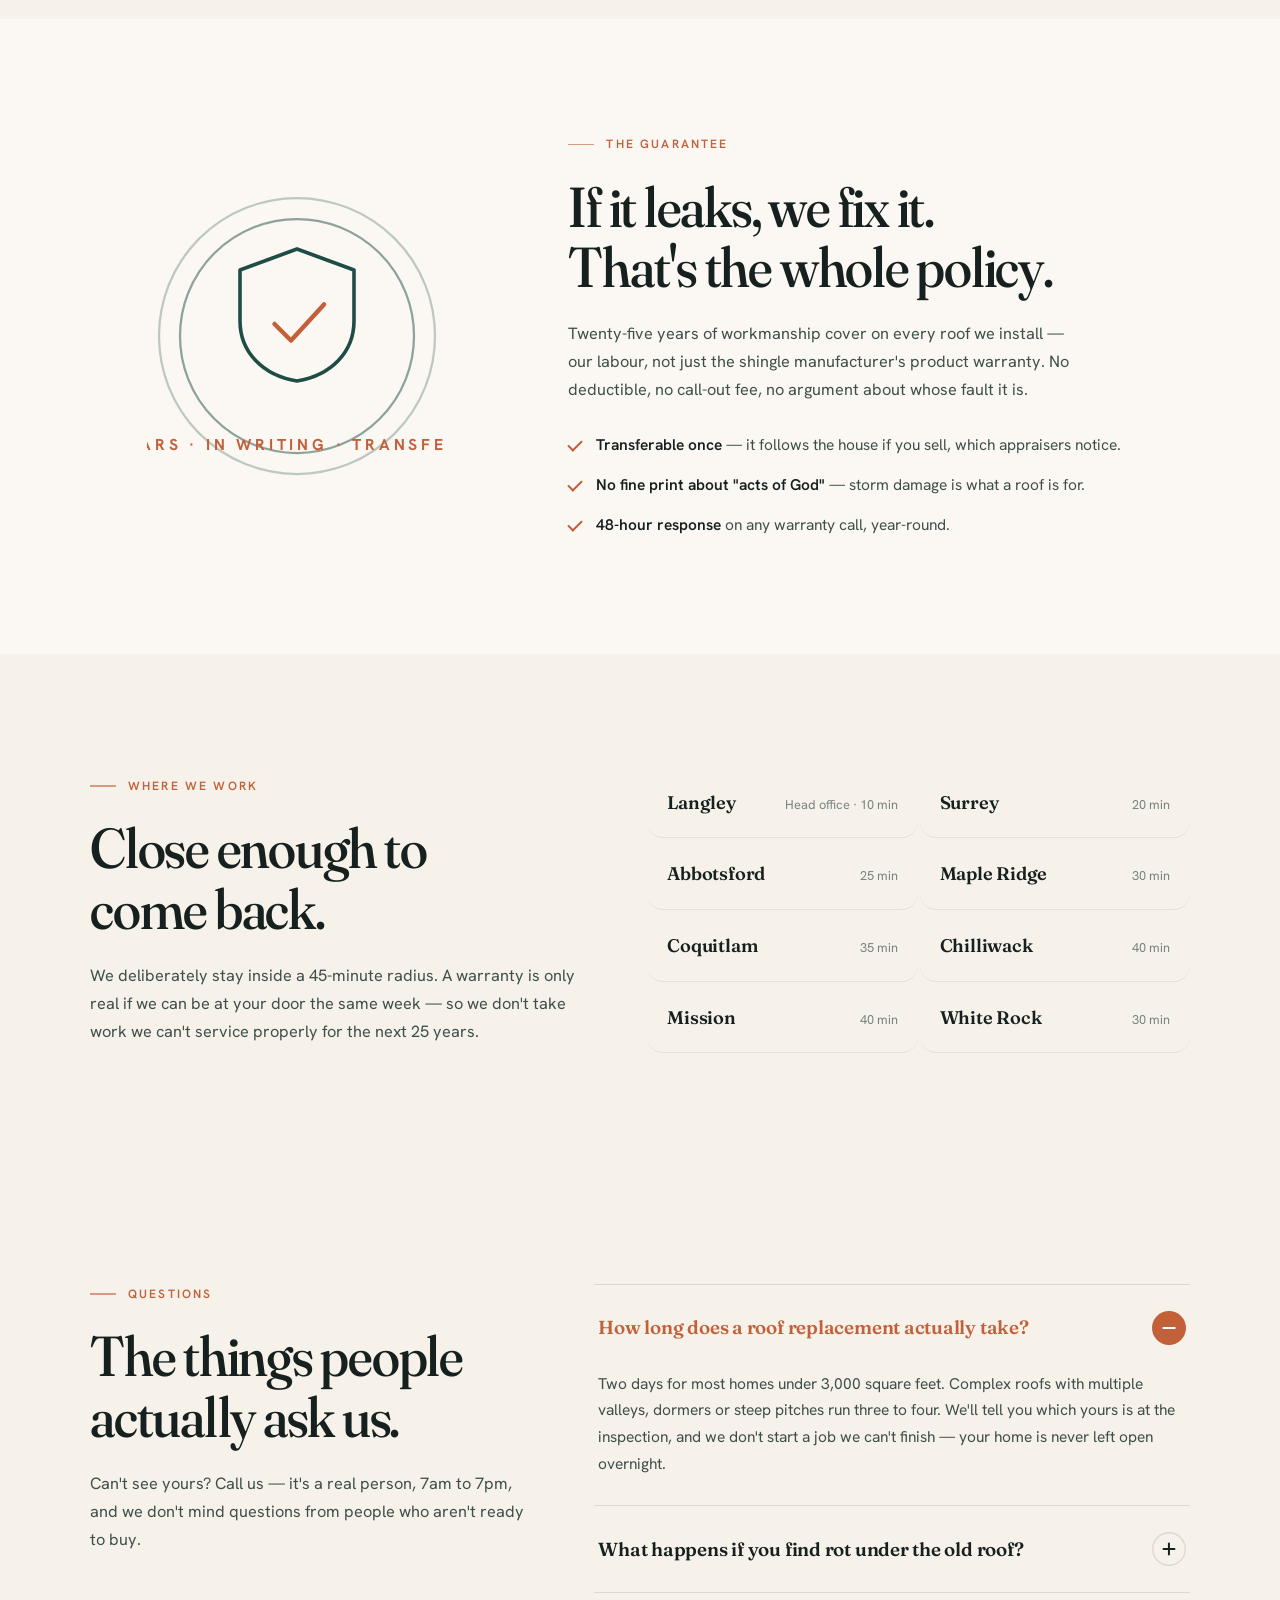
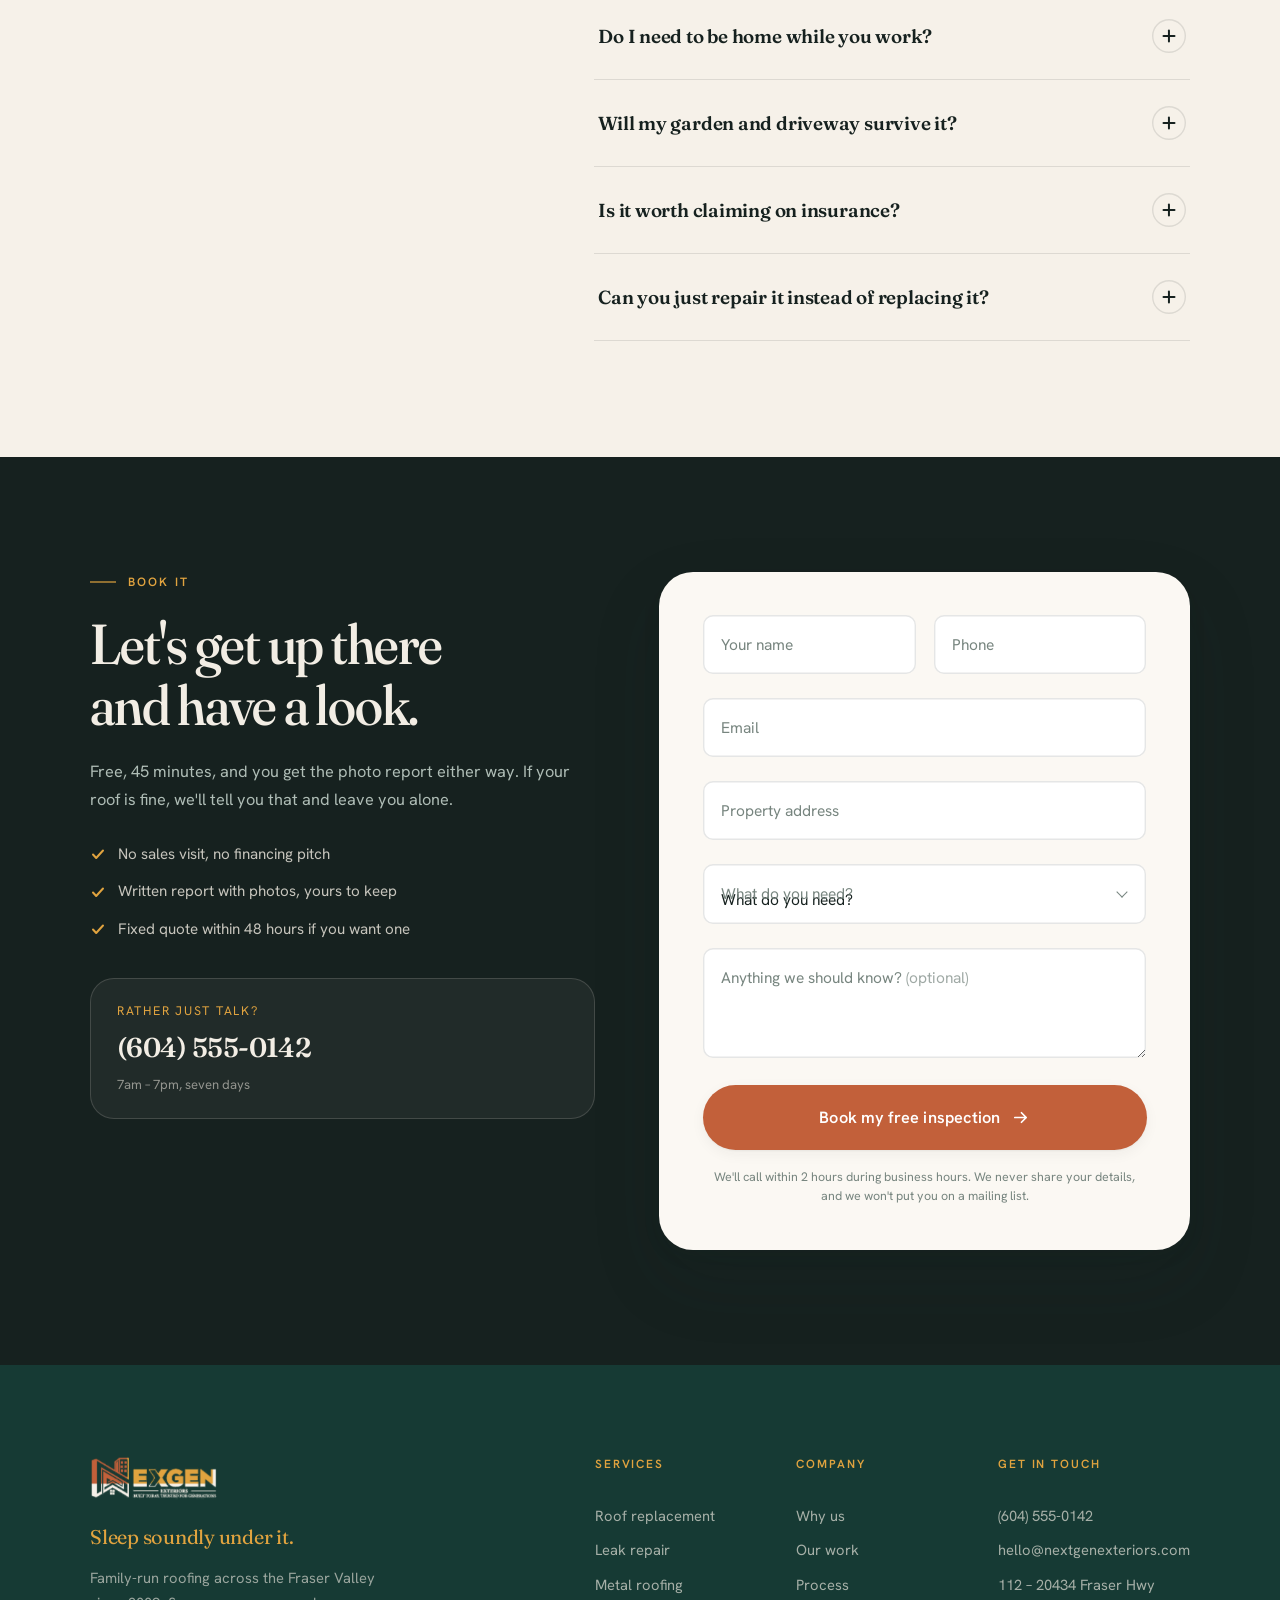
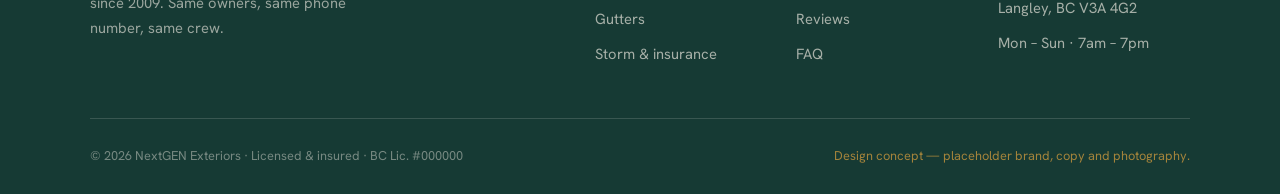
==== commit f52032ce: "Try brand-color logo on dark backgrounds Use the client-supplied exgen_logo_site_palette.png (terrac" ====
--- a/index.html
+++ b/index.html
@@ -28,7 +28,7 @@
 <noscript><style>.preloader{display:none !important}</style></noscript>
 <div class="preloader" data-preloader aria-hidden="true">
   <div class="preloader__mark">
-    <img class="preloader__logo" src="assets/nexgen-logo-white.png" alt="" />
+    <img class="preloader__logo" src="assets/nexgen-logo-color.png" alt="" />
   </div>
 </div>
 
@@ -41,7 +41,7 @@
   <div class="hdr__in">
     <a class="logo" href="#top" aria-label="NextGEN Exteriors — home">
       <span class="logo__lockup" aria-hidden="true">
-        <img class="logo__img logo__img--for-dark" src="assets/nexgen-logo-white.png" alt="" />
+        <img class="logo__img logo__img--for-dark" src="assets/nexgen-logo-color.png" alt="" />
         <img class="logo__img logo__img--for-light" src="assets/nexgen-logo-navy.png" alt="" />
       </span>
     </a>
@@ -957,7 +957,7 @@
       <div class="ftr__brand">
         <a class="logo logo--lg" href="#top" aria-label="NextGEN Exteriors — home">
           <span class="logo__lockup" aria-hidden="true">
-            <img class="logo__img" src="assets/nexgen-logo-white.png" alt="" />
+            <img class="logo__img" src="assets/nexgen-logo-color.png" alt="" />
           </span>
         </a>
         <p class="ftr__tag">Sleep soundly under it.</p>
--- a/styles.css
+++ b/styles.css
@@ -202,7 +202,7 @@
 
 .logo{display:flex; align-items:center; gap:12px}
 .logo__lockup{
-  position:relative; display:block; height:34px; aspect-ratio:705/237;
+  position:relative; display:block; height:34px; aspect-ratio:710/255;
   transition:transform .55s var(--e-settle);
 }
 .logo:hover .logo__lockup{transform:translateY(-3px)}
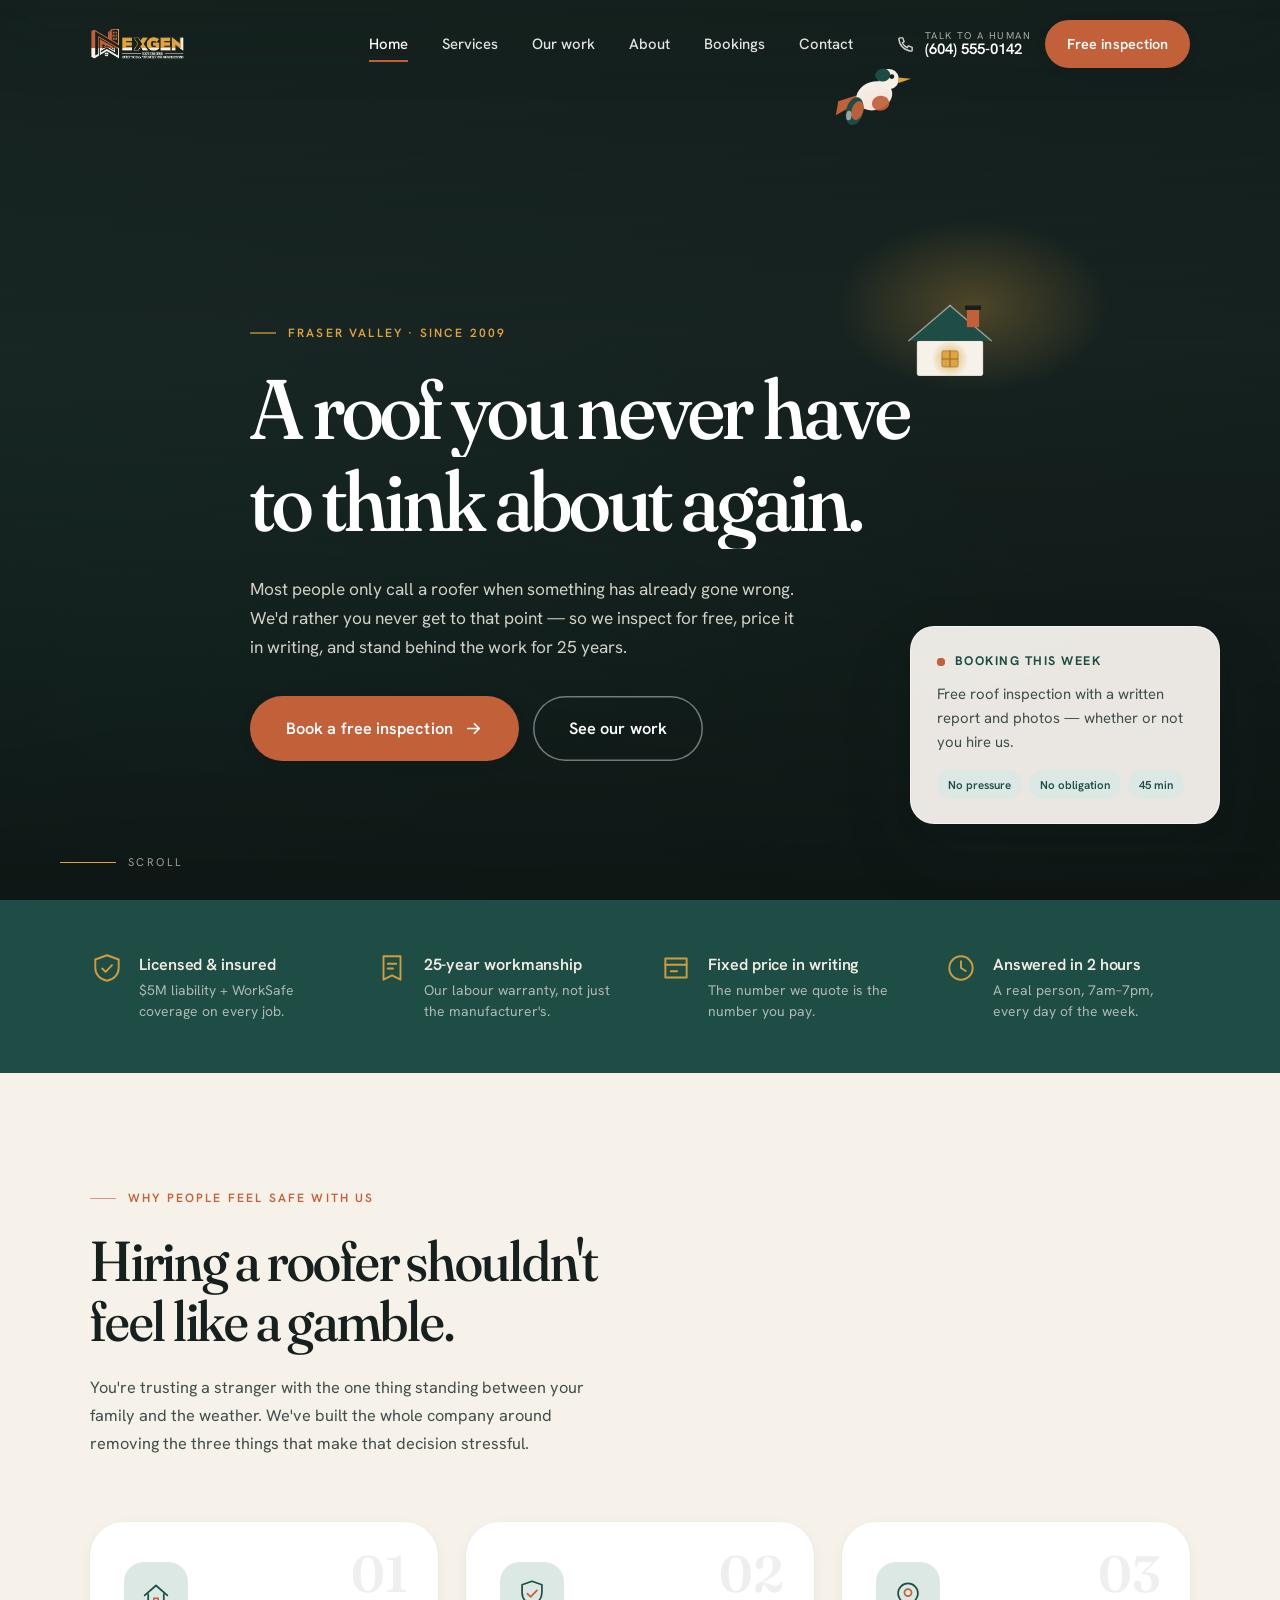
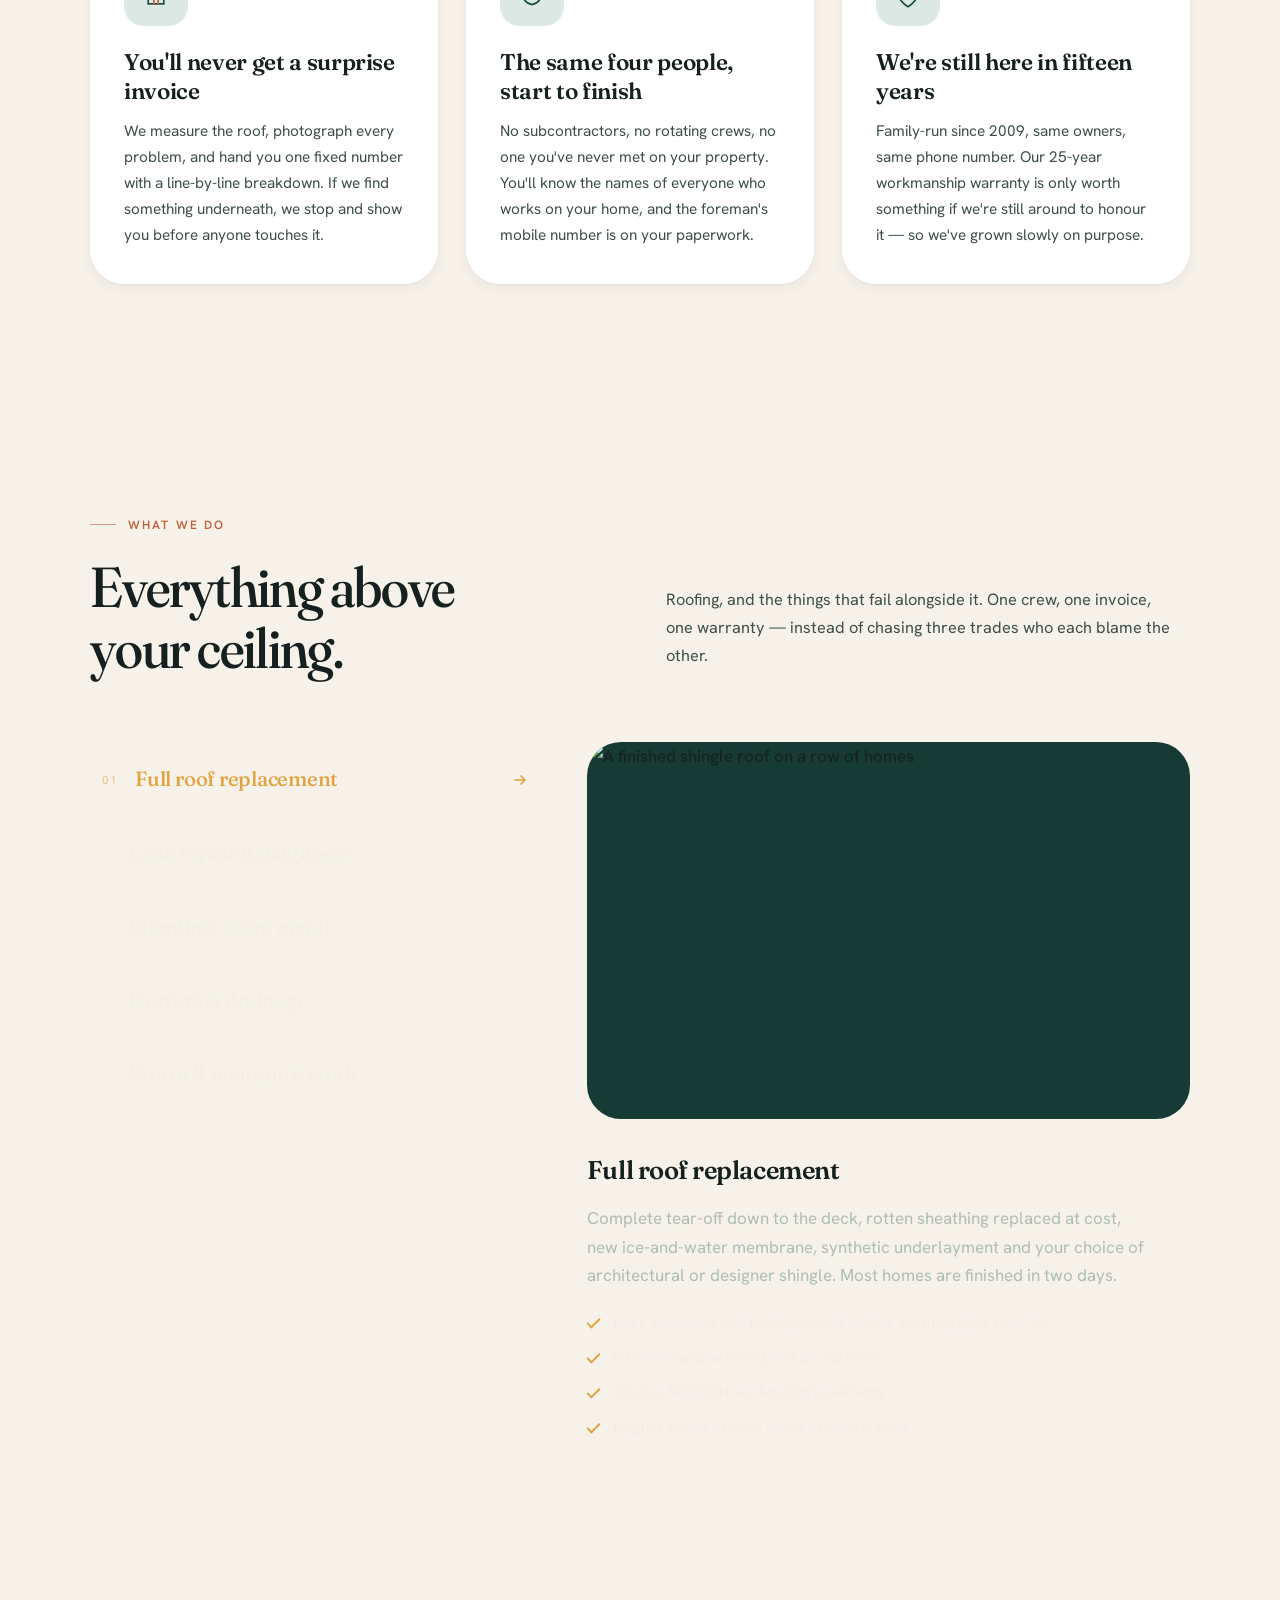
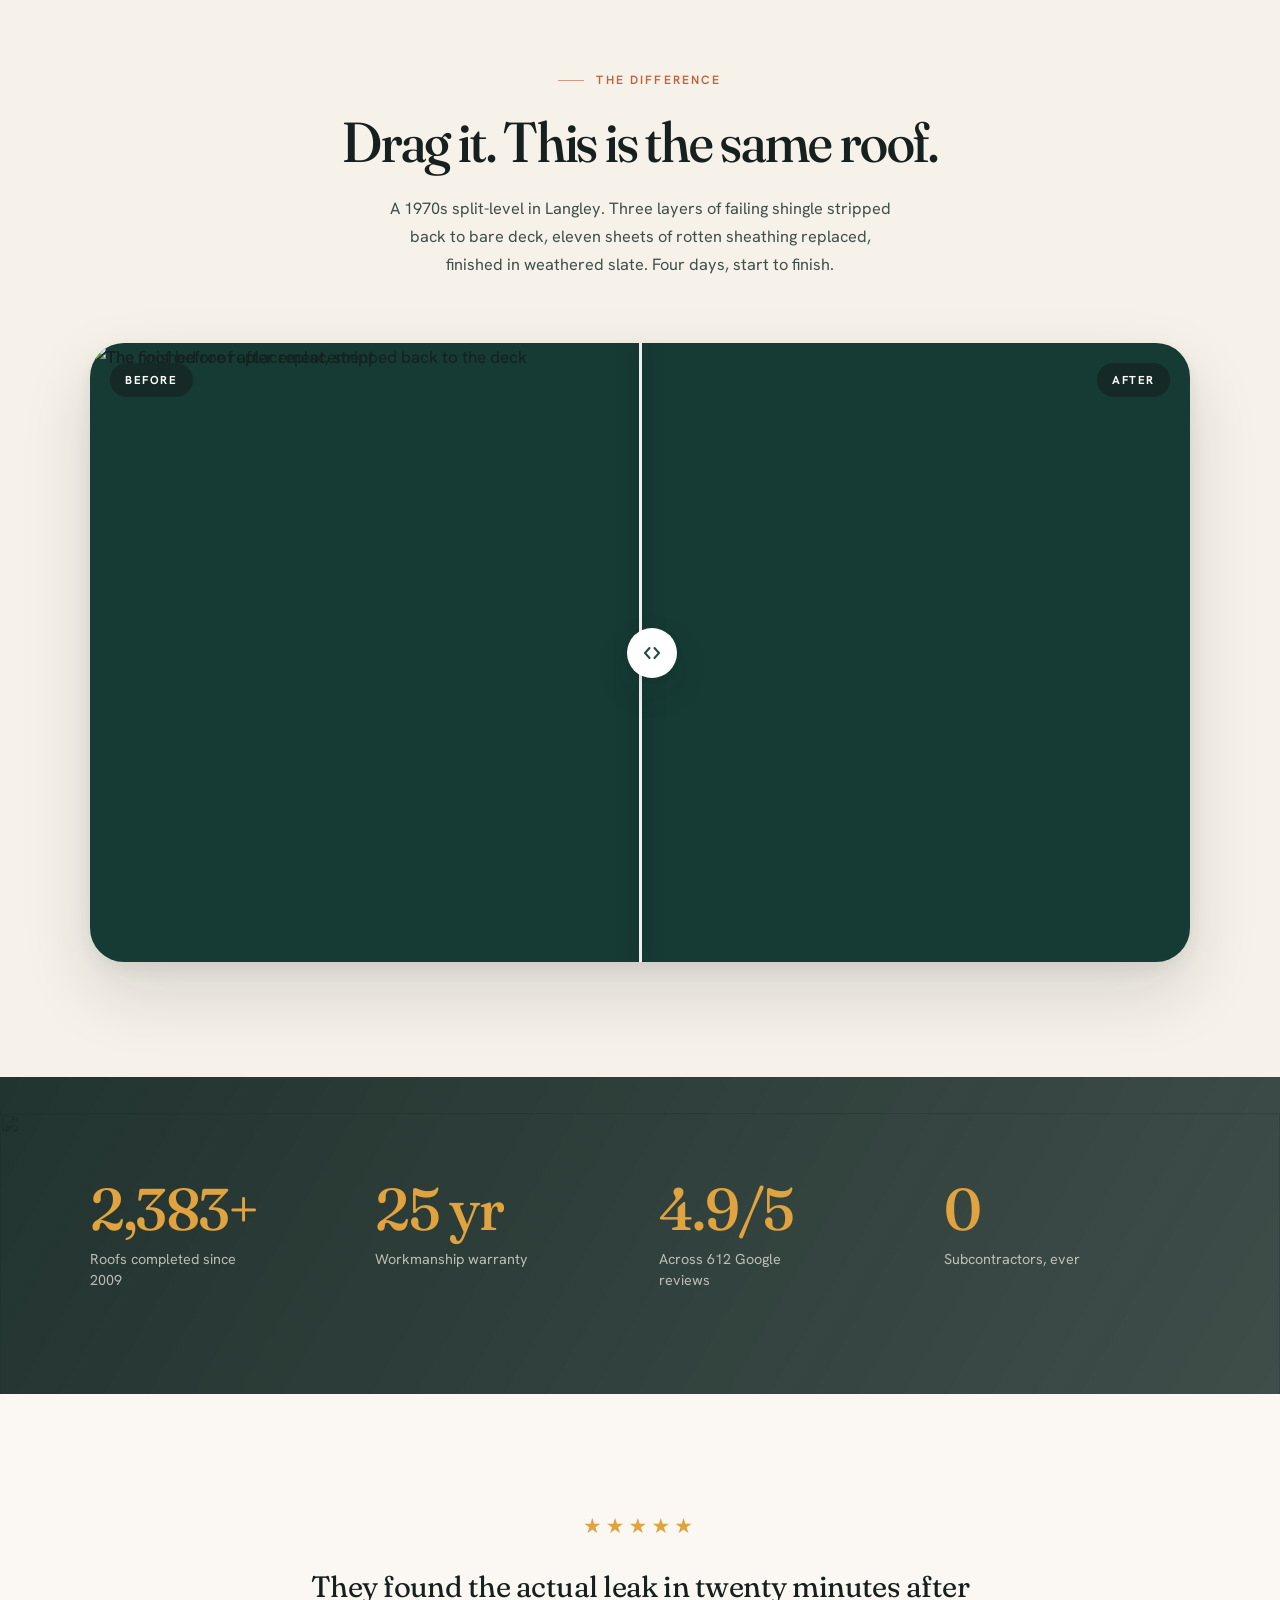
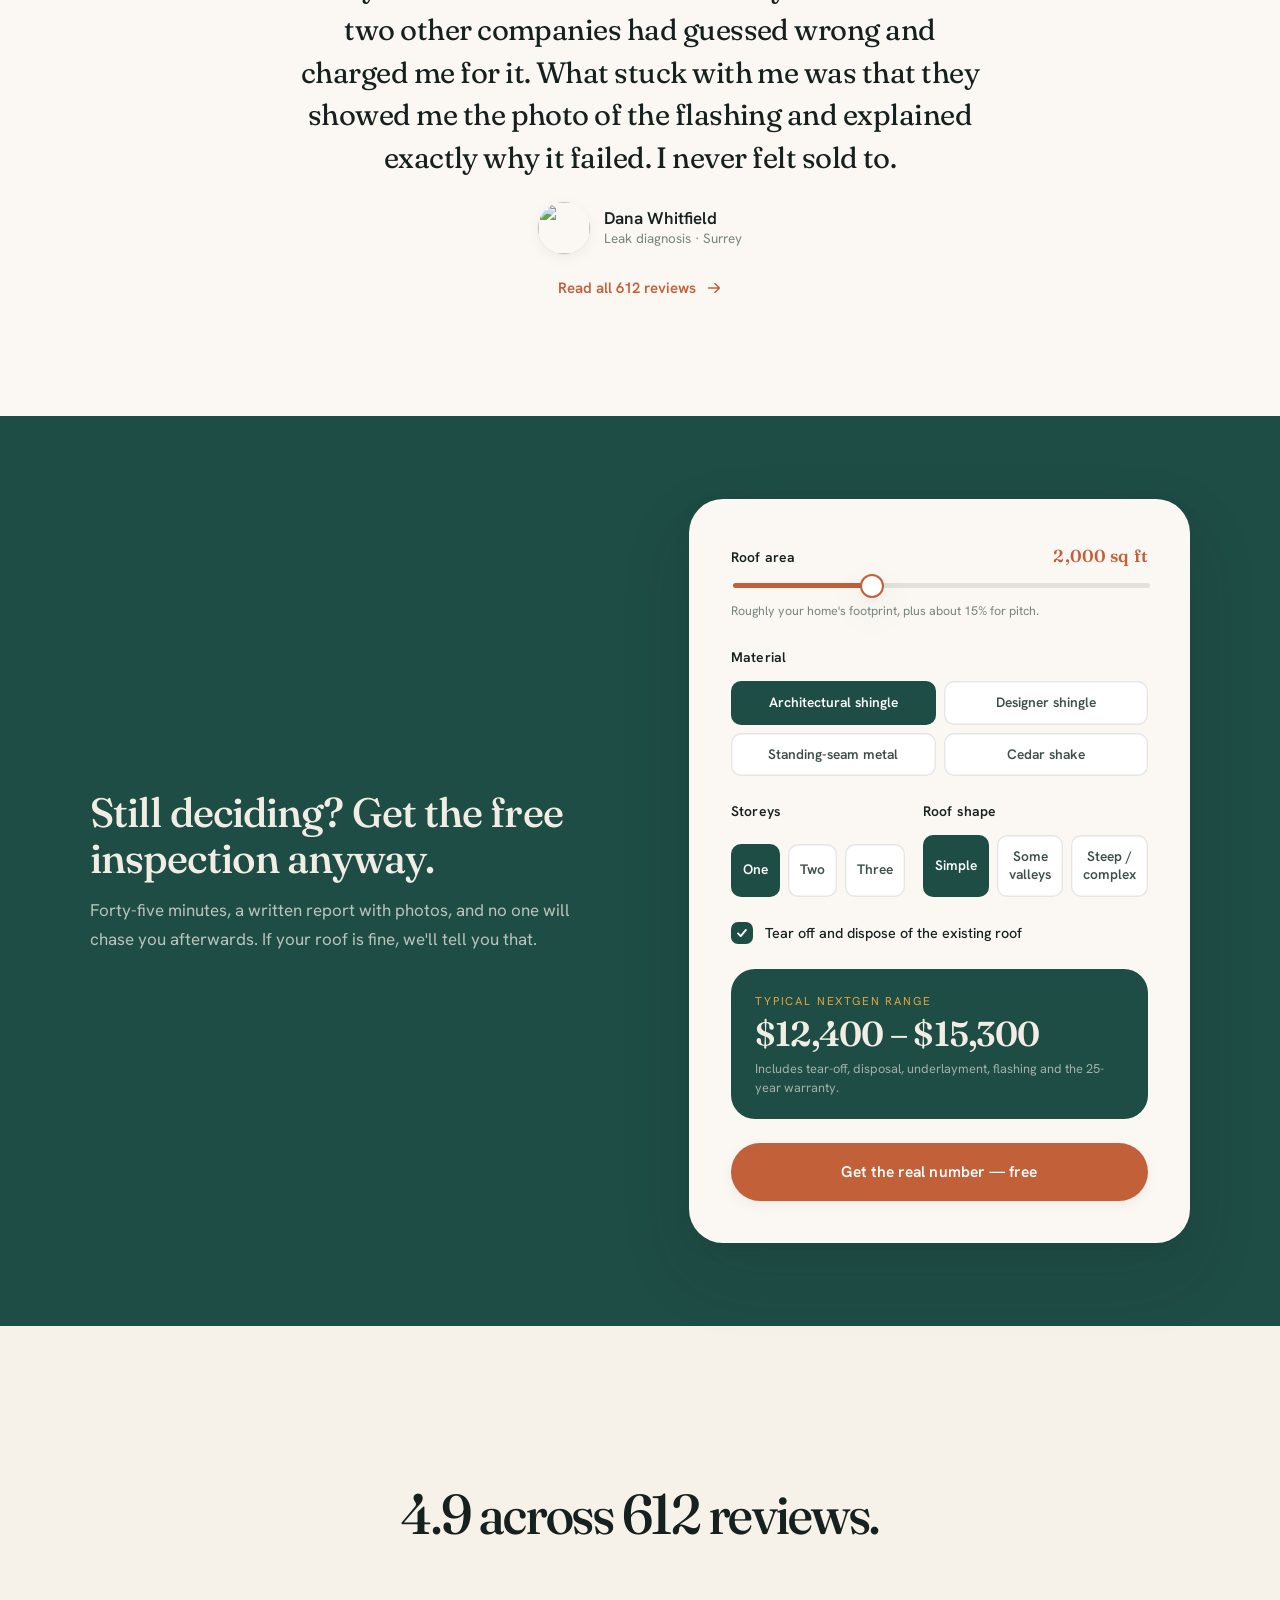
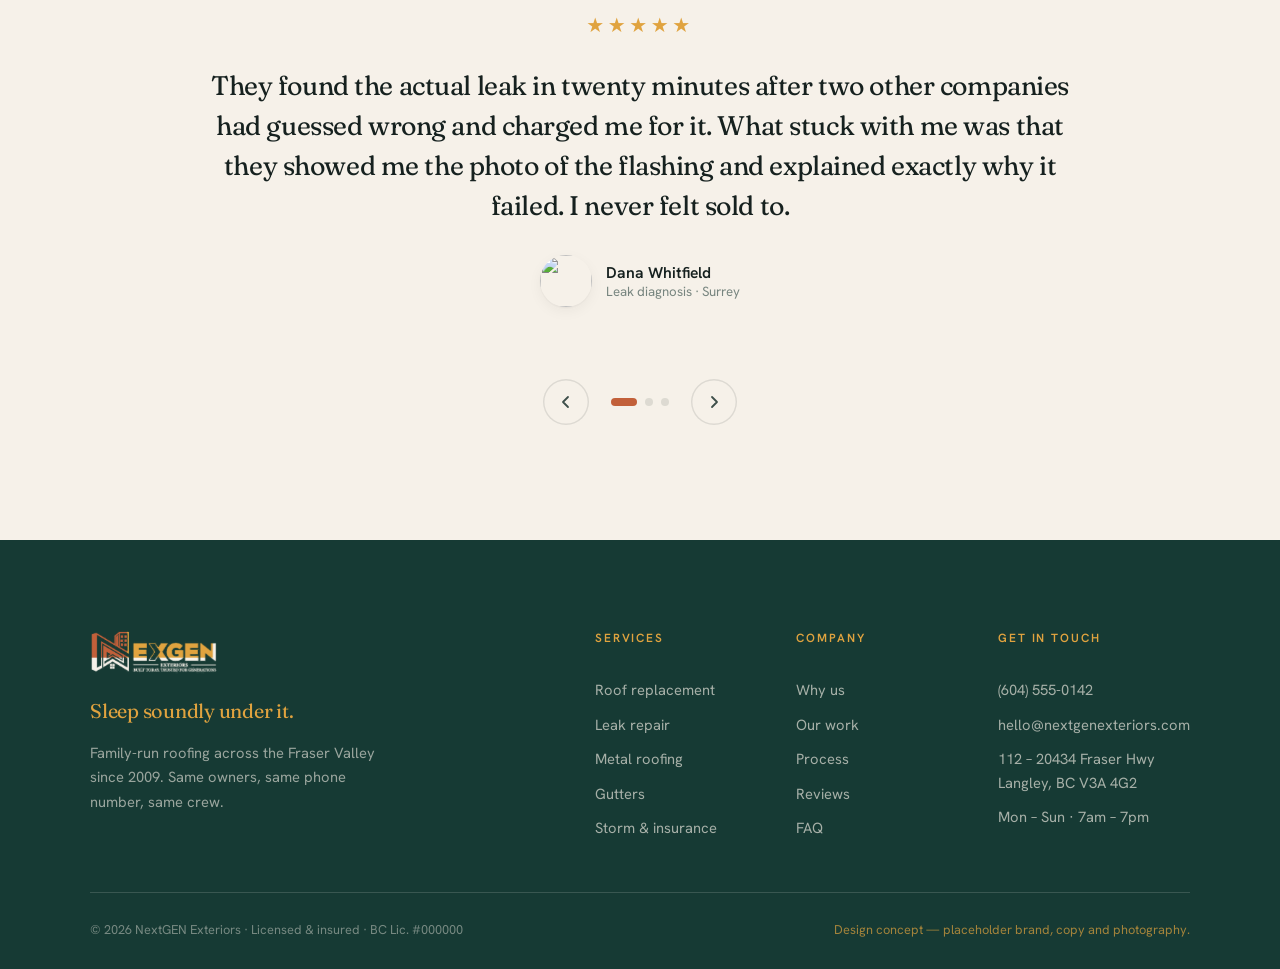
==== commit b5f844cd: "Merge origin/main into claude/frontend-website-design-7bf3sk, favoring main on conflicts" ====
--- a/index.html
+++ b/index.html
@@ -6,7 +6,6 @@
 <title>NextGEN Exteriors — Sleep soundly under it.</title>
 <meta name="description" content="NextGEN Exteriors installs and repairs roofs across the Fraser Valley. Licensed, insured, fixed price in writing, and a 25-year workmanship warranty. Free inspection, no pressure." />
 <meta name="theme-color" content="#1E4D45" />
-
 <meta property="og:type" content="website" />
 <meta property="og:title" content="NextGEN Exteriors — Sleep soundly under it." />
 <meta property="og:description" content="A roof you never have to think about again. Licensed, insured, fixed price in writing, 25-year workmanship warranty." />
@@ -36,6 +35,7 @@
 <div class="cursor" data-cursor aria-hidden="true"><span class="cursor__dot"></span><span class="cursor__ring"></span></div>
 <div class="scrollbar" data-progress aria-hidden="true"><i></i></div>
 
+
 <!-- ============ HEADER ============ -->
 <header class="hdr" data-hdr>
   <div class="hdr__in">
@@ -47,12 +47,12 @@
     </a>
 
     <nav class="nav" aria-label="Primary">
-      <a href="#promise">Why us</a>
-      <a href="#services">Services</a>
-      <a href="#work">Our work</a>
-      <a href="#process">Process</a>
-      <a href="#reviews">Reviews</a>
-      <a href="#faq">FAQ</a>
+      <a href="index.html" class="is-on" aria-current="page">Home</a>
+      <a href="services.html">Services</a>
+      <a href="gallery.html">Our work</a>
+      <a href="about.html">About</a>
+      <a href="bookings.html">Bookings</a>
+      <a href="contact.html">Contact</a>
     </nav>
 
     <div class="hdr__act">
@@ -60,25 +60,24 @@
         <svg viewBox="0 0 20 20" fill="none" aria-hidden="true"><path d="M4 3h3l1.6 4-2 1.2a10 10 0 0 0 5.2 5.2L13 11.4 17 13v3a1 1 0 0 1-1.1 1A14 14 0 0 1 3 4.1 1 1 0 0 1 4 3Z" stroke="currentColor" stroke-width="1.5" stroke-linejoin="round"/></svg>
         <span><i>Talk to a human</i><b>(604) 555-0142</b></span>
       </a>
-      <a class="btn btn--accent btn--sm magnetic" href="#estimate" data-magnetic>Free inspection</a>
+      <a class="btn btn--accent btn--sm magnetic" href="bookings.html" data-magnetic>Free inspection</a>
       <button class="burger" type="button" aria-expanded="false" aria-controls="mnav" aria-label="Open menu" data-burger><span></span><span></span></button>
     </div>
   </div>
 </header>
 
 <nav class="mnav" id="mnav" data-mnav aria-label="Mobile">
-  <a href="#promise">Why us</a>
-  <a href="#services">Services</a>
-  <a href="#work">Our work</a>
-  <a href="#process">Process</a>
-  <a href="#reviews">Reviews</a>
-  <a href="#faq">FAQ</a>
+  <a href="index.html" class="is-on" aria-current="page">Home</a>
+  <a href="services.html">Services</a>
+  <a href="gallery.html">Our work</a>
+  <a href="about.html">About</a>
+  <a href="bookings.html">Bookings</a>
+  <a href="contact.html">Contact</a>
   <a class="mnav__tel" href="tel:+16045550142">(604) 555-0142</a>
-  <a class="btn btn--accent" href="#estimate">Book a free inspection</a>
+  <a class="btn btn--accent" href="bookings.html">Book a free inspection</a>
 </nav>
 
 <main id="main">
-
 <!-- ============ HERO ============ -->
 <section class="hero" id="top">
   <div class="hero__media" data-parallax="0.18">
@@ -90,160 +89,183 @@
   </div>
   <div class="hero__scrim"></div>
 
-  <!-- ===== HERO ART: roof draws itself, a bird flies in, lands softly, and sings ===== -->
-  <div class="hero__art" data-heroart aria-hidden="true">
-    <svg viewBox="0 0 560 320" fill="none" data-birdsvg>
-      <defs>
-        <radialGradient id="hgGlow" cx="50%" cy="55%" r="55%">
-          <stop offset="0%" stop-color="#E0A33F" stop-opacity=".30"/>
-          <stop offset="100%" stop-color="#E0A33F" stop-opacity="0"/>
-        </radialGradient>
-      </defs>
-
-      <!-- ambient layer: warm light behind the house -->
-      <ellipse cx="270" cy="190" rx="215" ry="130" fill="url(#hgGlow)">
-        <animate attributeName="ry" values="130;138;130" dur="7s" repeatCount="indefinite"
-                 calcMode="spline" keyTimes="0;0.5;1" keySplines="0.4 0 0.2 1;0.4 0 0.2 1"/>
-      </ellipse>
-
-      <!-- the shelter, drawing itself on -->
-      <g stroke="#F6F1E9" stroke-width="3" stroke-linecap="round" stroke-linejoin="round" opacity=".92">
-        <path d="M70 226 L270 104 L470 226" stroke-dasharray="470" stroke-dashoffset="470">
-          <animate attributeName="stroke-dashoffset" values="470;0" dur="1.25s" begin="0.25s"
-                   fill="freeze" calcMode="spline" keyTimes="0;1" keySplines="0.35 0 0.15 1"/>
-        </path>
-        <path d="M56 226 H484" stroke-dasharray="430" stroke-dashoffset="430">
-          <animate attributeName="stroke-dashoffset" values="430;0" dur="0.8s" begin="1.25s"
-                   fill="freeze" calcMode="spline" keyTimes="0;1" keySplines="0.4 0 0.2 1"/>
-        </path>
-        <path d="M92 226 V304 M448 226 V304" stroke-dasharray="160" stroke-dashoffset="160" opacity=".55">
-          <animate attributeName="stroke-dashoffset" values="160;0" dur="0.9s" begin="1.65s"
-                   fill="freeze" calcMode="spline" keyTimes="0;1" keySplines="0.4 0 0.2 1"/>
-        </path>
-      </g>
-
-      <!-- chimney, in the accent -->
-      <path d="M358 158 V118 H392 V178" stroke="#C2603A" stroke-width="3" stroke-linecap="round"
-            stroke-linejoin="round" stroke-dasharray="136" stroke-dashoffset="136">
-        <animate attributeName="stroke-dashoffset" values="136;0" dur="0.7s" begin="1.5s"
-                 fill="freeze" calcMode="spline" keyTimes="0;1" keySplines="0.4 0 0.2 1"/>
-      </path>
-
-      <!-- ===== the bird ===== -->
-      <g id="birdFly" opacity="0">
-        <animate attributeName="opacity" values="0;1" dur="0.25s" begin="1.05s" fill="freeze"/>
-        <!-- primary move: the arc in, decelerating onto the ridge -->
-        <animateMotion dur="2.6s" begin="1.1s" fill="freeze" calcMode="spline"
-          path="M 640,-30 C 560,30 530,-10 476,48 C 422,106 358,150 306,132 C 288,126 276,116 270,104"
-          keyPoints="0;0.45;0.82;1" keyTimes="0;0.4;0.76;1"
-          keySplines="0.3 0 0.5 1;0.4 0 0.4 1;0.25 0 0 1"/>
-
-        <!-- secondary: banking through the turn, flaring level for touchdown -->
-        <g id="birdBank">
-          <animateTransform attributeName="transform" type="rotate" begin="1.1s" dur="2.6s"
-            values="20;12;-8;-15;0" keyTimes="0;0.35;0.7;0.88;1" fill="freeze" calcMode="spline"
-            keySplines="0.4 0 0.3 1;0.4 0 0.3 1;0.3 0 0.3 1;0.2 0 0 1"/>
-
-          <!-- landing squash, pivoting on the feet -->
-          <g id="birdSquash">
-            <animateTransform attributeName="transform" type="scale" begin="3.7s" dur="0.55s"
-              values="1 1;1.07 0.89;0.98 1.05;1 1" keyTimes="0;0.22;0.6;1" fill="freeze"
-              calcMode="spline" keySplines="0.2 0 0 1;0.4 0 0.3 1;0.4 0 0.2 1"/>
-
-            <!-- ambient: breathing, once settled -->
-            <g id="birdBreath">
-              <animateTransform attributeName="transform" type="translate" begin="4.3s" dur="3.4s"
-                values="0 0;0 -1.4;0 0" keyTimes="0;0.5;1" repeatCount="indefinite"
-                calcMode="spline" keySplines="0.4 0 0.2 1;0.4 0 0.2 1"/>
-
-              <!-- legs appear as it touches down -->
-              <g stroke="#E0A33F" stroke-width="1.8" stroke-linecap="round" opacity="0">
-                <animate attributeName="opacity" values="0;1" dur="0.25s" begin="3.6s" fill="freeze"/>
-                <path d="M-4,0 V-8"/><path d="M3,0 V-8"/>
+  <!-- ===== HERO ART =====
+       A small illustrated cottage sits above the last word of the headline
+       ("again."), and a bird flies in, lands on its chimney, and sings.
+       Hand-authored inline SVG + SMIL, in the same line-and-block-colour
+       language as the header logo mark and the preloader glyph.
+
+       The whole scene hangs from one point — the top of the chimney, where
+       the bird lands — held as a percentage of the hero box in CSS
+       (--scene-x / --scene-y on .hero__art), so it can be re-aimed without
+       touching this markup.
+
+       PLACEMENT IS STILL A BEST GUESS. The designer marked an exact spot on
+       a screenshot that did not reach this build. An earlier attempt sat the
+       house directly on top of "again." — measured live, its cream wall and
+       glowing window turned out to have almost no contrast against the
+       cream headline text, so the word nearly disappeared into it. This
+       version instead sits the (now smaller) house just past the end of
+       "again.", in the clear gap before the tree line, so the bird lands
+       right by the last word without any part of the house overlapping the
+       letters. --scene-x:76 / --scene-y:34, house box shrunk to 102×88px.
+       Checked live at one viewport width, not every breakpoint — nudge
+       --scene-x / --scene-y (and the house's width/height/left/top, kept in
+       lockstep so the chimney anchor point doesn't drift) once you see it.
+  -->
+  <div class="hero__art" aria-hidden="true">
+    <div class="hero__scene">
+
+      <svg class="hero__house" viewBox="0 0 150 130" fill="none" aria-hidden="true">
+        <defs>
+          <radialGradient id="houseGlow" cx="50%" cy="50%" r="50%">
+            <stop offset="0%" stop-color="#E0A33F" stop-opacity=".85"/>
+            <stop offset="100%" stop-color="#E0A33F" stop-opacity="0"/>
+          </radialGradient>
+        </defs>
+
+        <ellipse cx="75" cy="121" rx="56" ry="8" fill="#16211F" opacity=".16"/>
+
+        <rect x="26" y="66" width="98" height="52" rx="3" fill="#F6F1E9" stroke="#16211F" stroke-width="1.4" stroke-opacity=".18"/>
+
+        <circle cx="75" cy="93" r="27" fill="url(#houseGlow)"/>
+        <rect x="63" y="81" width="24" height="24" rx="2.5" fill="#E0A33F"/>
+        <path d="M63,93 H87 M75,81 V105" stroke="#16211F" stroke-width="1.6" stroke-opacity=".4"/>
+        <rect x="63" y="81" width="24" height="24" rx="2.5" fill="none" stroke="#16211F" stroke-width="1.4" stroke-opacity=".3"/>
+
+        <path d="M75,14 L136,66 L14,66 Z" fill="#1E4D45"/>
+        <path d="M75,14 L136,66" stroke="#F6F1E9" stroke-width="2" stroke-linecap="round" opacity=".55"/>
+        <path d="M75,14 L14,66" stroke="#F6F1E9" stroke-width="2" stroke-linecap="round" opacity=".55"/>
+
+        <rect x="100" y="20" width="18" height="26" fill="#C2603A"/>
+        <rect x="97" y="14" width="24" height="6.5" rx="1.5" fill="#16211F"/>
+      </svg>
+
+      <span class="hero__glowdot" aria-hidden="true"></span>
+      <svg class="hero__bird" viewBox="0 0 900 520" fill="none" aria-hidden="true" data-birdsvg>
+        <defs>
+          <linearGradient id="birdBodyGrad" x1="-1" y1="-29.5" x2="-1" y2="-8.5" gradientUnits="userSpaceOnUse">
+            <stop offset="0%" stop-color="#F6F1E9"/>
+            <stop offset="100%" stop-color="#F6E3D8"/>
+          </linearGradient>
+        </defs>
+        <g id="birdFly" opacity="0">
+          <animate attributeName="opacity" values="0;1" dur="0.25s" begin="1.15s" fill="freeze"/>
+          <animateMotion dur="2.7s" begin="1.2s" fill="freeze" calcMode="spline"
+            path="M 880,-150 C 760,-30 690,50 636,170 C 588,276 596,392 652,466 C 674,496 700,504 700,470"
+            keyPoints="0;0.45;0.82;1" keyTimes="0;0.4;0.76;1"
+            keySplines="0.3 0 0.5 1;0.4 0 0.4 1;0.25 0 0 1"/>
+
+          <g id="birdBank">
+            <animateTransform attributeName="transform" type="rotate" begin="1.2s" dur="2.7s"
+              values="24;14;-10;-16;0" keyTimes="0;0.35;0.7;0.88;1" fill="freeze" calcMode="spline"
+              keySplines="0.4 0 0.3 1;0.4 0 0.3 1;0.3 0 0.3 1;0.2 0 0 1"/>
+
+            <g transform="scale(1.35)">
+              <g id="birdSquash">
+                <animateTransform attributeName="transform" type="scale" begin="3.9s" dur="0.55s"
+                  values="1 1;1.07 0.89;0.98 1.05;1 1" keyTimes="0;0.22;0.6;1" fill="freeze"
+                  calcMode="spline" keySplines="0.2 0 0 1;0.4 0 0.3 1;0.4 0 0.2 1"/>
+
+                <g id="birdBreath">
+                  <animateTransform attributeName="transform" type="translate" begin="4.5s" dur="3.4s"
+                    values="0 0;0 -1.4;0 0" keyTimes="0;0.5;1" repeatCount="indefinite"
+                    calcMode="spline" keySplines="0.4 0 0.2 1;0.4 0 0.2 1"/>
+
+                  <g stroke="#E0A33F" stroke-width="1.8" stroke-linecap="round" opacity="0">
+                    <animate attributeName="opacity" values="0;1" dur="0.25s" begin="3.8s" fill="freeze"/>
+                    <path d="M-4,0 V-8"/><path d="M3,0 V-8"/>
+                  </g>
+
+                  <path d="M-12,-16 L-31,-8 L-28,-18 L-13,-21 Z" fill="#C2603A">
+                    <animateTransform attributeName="transform" type="rotate" begin="5.4s" dur="6s"
+                      values="0 -12 -17;0 -12 -17;7 -12 -17;-2 -12 -17;0 -12 -17;0 -12 -17"
+                      keyTimes="0;0.55;0.62;0.68;0.74;1" repeatCount="indefinite"
+                      calcMode="spline" keySplines="0.4 0 0.2 1;0.3 0 0 1;0.4 0 0.2 1;0.4 0 0.2 1;0.4 0 0.2 1"/>
+                  </path>
+
+                  <ellipse cx="-1" cy="-19" rx="13.5" ry="10.5" fill="url(#birdBodyGrad)" transform="rotate(-10 -1 -19)"/>
+                  <ellipse cx="3" cy="-13" rx="6.5" ry="5.5" fill="#C2603A" opacity=".92"/>
+
+                  <g id="birdHead">
+                    <animateTransform attributeName="transform" type="rotate" begin="3.95s" dur="0.4s"
+                      values="0 4 -24;-11 4 -24;3 4 -24;0 4 -24" keyTimes="0;0.4;0.75;1" fill="freeze"
+                      calcMode="spline" keySplines="0.3 0 0.2 1;0.4 0 0.2 1;0.4 0 0.2 1"/>
+                    <animateTransform attributeName="transform" type="rotate" begin="4.8s" dur="7s"
+                      values="0 4 -24;0 4 -24;-9 4 -24;0 4 -24;0 4 -24;-7 4 -24;0 4 -24;0 4 -24"
+                      keyTimes="0;0.01;0.035;0.07;0.10;0.125;0.16;1" repeatCount="indefinite"
+                      calcMode="spline"
+                      keySplines="0.4 0 0.2 1;0.2 0 0 1;0.4 0 0.2 1;0.4 0 0.2 1;0.2 0 0 1;0.4 0 0.2 1;0.4 0 0.2 1"/>
+                    <circle cx="11" cy="-30" r="7.6" fill="#F6F1E9"/>
+                    <ellipse cx="7" cy="-33.5" rx="5.6" ry="4.8" fill="#1E4D45"/>
+                    <circle cx="13.6" cy="-31.6" r="1.75" fill="#16211F"/>
+                    <path d="M18,-30.5 L27.5,-28.4 L18,-26.3 Z" fill="#E0A33F">
+                      <animateTransform attributeName="transform" type="rotate" begin="4.8s" dur="7s"
+                        values="0 18 -28.4;0 18 -28.4;-15 18 -28.4;0 18 -28.4;0 18 -28.4;-13 18 -28.4;0 18 -28.4;0 18 -28.4"
+                        keyTimes="0;0.01;0.035;0.07;0.10;0.125;0.16;1" repeatCount="indefinite"
+                        calcMode="spline"
+                        keySplines="0.3 0 0 1;0.2 0 0 1;0.4 0 0.2 1;0.4 0 0.2 1;0.2 0 0 1;0.4 0 0.2 1;0.4 0 0.2 1"/>
+                    </path>
+                  </g>
+
+                  <g id="birdWing">
+                    <animateTransform attributeName="transform" type="rotate" begin="1.2s" dur="0.26s"
+                      values="-54;30;-54" keyTimes="0;0.5;1" repeatCount="9"
+                      calcMode="spline" keySplines="0.35 0 0.2 1;0.35 0 0.2 1"/>
+                    <animateTransform attributeName="transform" type="rotate" begin="3.55s" dur="0.35s"
+                      values="-54;48;30" keyTimes="0;0.55;1" fill="freeze"
+                      calcMode="spline" keySplines="0.3 0 0.2 1;0.3 0 0.2 1"/>
+                    <animateTransform attributeName="transform" type="rotate" begin="3.9s" dur="0.6s"
+                      values="30;-8;3;0" keyTimes="0;0.4;0.75;1" fill="freeze"
+                      calcMode="spline" keySplines="0.2 0 0 1;0.4 0 0.2 1;0.4 0 0.2 1"/>
+                    <ellipse cx="-3" cy="-19" rx="10.5" ry="6.4" fill="#1E4D45" transform="rotate(-18 -3 -19)"/>
+                    <ellipse cx="-1.5" cy="-17.5" rx="7.2" ry="4.3" fill="#C2603A" opacity=".95" transform="rotate(-14 -1.5 -17.5)"/>
+                    <ellipse cx="-8" cy="-21" rx="3.6" ry="2" fill="#F6F1E9" opacity=".55" transform="rotate(-26 -8 -21)"/>
+                  </g>
+                </g>
               </g>
 
-              <path d="M-12,-16 L-31,-8 L-28,-18 L-13,-21 Z" fill="#C2603A">
-                <animateTransform attributeName="transform" type="rotate" begin="5.2s" dur="6s"
-                  values="0 -12 -17;0 -12 -17;7 -12 -17;-2 -12 -17;0 -12 -17;0 -12 -17"
-                  keyTimes="0;0.55;0.62;0.68;0.74;1" repeatCount="indefinite"
-                  calcMode="spline" keySplines="0.4 0 0.2 1;0.3 0 0 1;0.4 0 0.2 1;0.4 0 0.2 1;0.4 0 0.2 1"/>
-              </path>
-
-              <ellipse cx="-1" cy="-19" rx="13.5" ry="10.5" fill="#F6F1E9" transform="rotate(-10 -1 -19)"/>
-
-              <!-- head group: bobs on each note -->
-              <g id="birdHead">
-                <animateTransform attributeName="transform" type="rotate" begin="4.6s" dur="7s"
-                  values="0 4 -24;0 4 -24;-9 4 -24;0 4 -24;0 4 -24;-7 4 -24;0 4 -24;0 4 -24"
-                  keyTimes="0;0.01;0.035;0.07;0.10;0.125;0.16;1" repeatCount="indefinite"
-                  calcMode="spline"
-                  keySplines="0.4 0 0.2 1;0.2 0 0 1;0.4 0 0.2 1;0.4 0 0.2 1;0.2 0 0 1;0.4 0 0.2 1;0.4 0 0.2 1"/>
-                <circle cx="11" cy="-30" r="7.6" fill="#F6F1E9"/>
-                <circle cx="13.6" cy="-31.6" r="1.75" fill="#16211F"/>
-                <path d="M18,-30.5 L27.5,-28.4 L18,-26.3 Z" fill="#E0A33F">
-                  <animateTransform attributeName="transform" type="rotate" begin="4.6s" dur="7s"
-                    values="0 18 -28.4;0 18 -28.4;-15 18 -28.4;0 18 -28.4;0 18 -28.4;-13 18 -28.4;0 18 -28.4;0 18 -28.4"
-                    keyTimes="0;0.01;0.035;0.07;0.10;0.125;0.16;1" repeatCount="indefinite"
-                    calcMode="spline"
-                    keySplines="0.3 0 0 1;0.2 0 0 1;0.4 0 0.2 1;0.4 0 0.2 1;0.2 0 0 1;0.4 0 0.2 1;0.4 0 0.2 1"/>
-                </path>
-              </g>
-
-              <!-- wing: fast flap in flight, then folds -->
-              <g id="birdWing">
-                <animateTransform attributeName="transform" type="rotate" begin="1.1s" dur="0.26s"
-                  values="-54;30;-54" keyTimes="0;0.5;1" repeatCount="10"
-                  calcMode="spline" keySplines="0.35 0 0.2 1;0.35 0 0.2 1"/>
-                <animateTransform attributeName="transform" type="rotate" begin="3.7s" dur="0.6s"
-                  values="30;-8;3;0" keyTimes="0;0.4;0.75;1" fill="freeze"
-                  calcMode="spline" keySplines="0.2 0 0 1;0.4 0 0.2 1;0.4 0 0.2 1"/>
-                <ellipse cx="-3" cy="-19" rx="9" ry="5.6" fill="#C2603A" transform="rotate(-18 -3 -19)"/>
+              <g stroke="#F6F1E9" fill="#F6F1E9" stroke-linecap="round">
+                <g opacity="0">
+                  <animate attributeName="opacity" values="0;.95;.75;0;0" keyTimes="0;0.03;0.10;0.19;1"
+                           dur="7s" begin="4.85s" repeatCount="indefinite"/>
+                  <animateTransform attributeName="transform" type="translate"
+                    values="30 -40;33 -50;38 -66;43 -82;43 -82" keyTimes="0;0.03;0.10;0.19;1"
+                    dur="7s" begin="4.85s" repeatCount="indefinite"
+                    calcMode="spline" keySplines="0.2 0 0 1;0.4 0 0.2 1;0.4 0 0.4 1;0 0 1 1"/>
+                  <circle cx="0" cy="0" r="2.5"/>
+                  <path d="M2.2,-0.6 V-9.6" stroke-width="1.4" fill="none"/>
+                  <path d="M2.2,-9.6 c3.1,1 4.2,2.8 3.3,5" stroke-width="1.4" fill="none"/>
+                </g>
+                <g opacity="0">
+                  <animate attributeName="opacity" values="0;.9;.7;0;0" keyTimes="0;0.03;0.10;0.19;1"
+                           dur="7s" begin="5.7s" repeatCount="indefinite"/>
+                  <animateTransform attributeName="transform" type="translate"
+                    values="28 -44;32 -56;39 -72;45 -88;45 -88" keyTimes="0;0.03;0.10;0.19;1"
+                    dur="7s" begin="5.7s" repeatCount="indefinite"
+                    calcMode="spline" keySplines="0.2 0 0 1;0.4 0 0.2 1;0.4 0 0.4 1;0 0 1 1"/>
+                  <g transform="scale(.8)">
+                    <circle cx="0" cy="0" r="2.5"/>
+                    <path d="M2.2,-0.6 V-9.6" stroke-width="1.6" fill="none"/>
+                    <path d="M2.2,-9.6 c3.1,1 4.2,2.8 3.3,5" stroke-width="1.6" fill="none"/>
+                  </g>
+                </g>
+                <g fill="none" stroke-width="1.6" opacity="0">
+                  <animate attributeName="opacity" values="0;.7;0;0" keyTimes="0;0.03;0.11;1"
+                           dur="7s" begin="4.82s" repeatCount="indefinite"/>
+                  <animateTransform attributeName="transform" type="scale" values="0.7;1.35;1.35"
+                    keyTimes="0;0.11;1" dur="7s" begin="4.82s" repeatCount="indefinite"
+                    calcMode="spline" keySplines="0.2 0 0.2 1;0 0 1 1"/>
+                  <path d="M31,-33 a9 9 0 0 1 0 10"/>
+                  <path d="M36,-36 a15 15 0 0 1 0 16" opacity=".6"/>
+                </g>
               </g>
             </g>
           </g>
-
-          <!-- the song: notes drifting up, and two soft ripples off the beak -->
-          <g stroke="#F6F1E9" fill="#F6F1E9" stroke-linecap="round">
-            <g opacity="0">
-              <animate attributeName="opacity" values="0;.95;.75;0;0" keyTimes="0;0.03;0.10;0.19;1"
-                       dur="7s" begin="4.65s" repeatCount="indefinite"/>
-              <animateTransform attributeName="transform" type="translate"
-                values="30 -40;33 -50;38 -66;43 -82;43 -82" keyTimes="0;0.03;0.10;0.19;1"
-                dur="7s" begin="4.65s" repeatCount="indefinite"
-                calcMode="spline" keySplines="0.2 0 0 1;0.4 0 0.2 1;0.4 0 0.4 1;0 0 1 1"/>
-              <circle cx="0" cy="0" r="2.5"/>
-              <path d="M2.2,-0.6 V-9.6" stroke-width="1.4" fill="none"/>
-              <path d="M2.2,-9.6 c3.1,1 4.2,2.8 3.3,5" stroke-width="1.4" fill="none"/>
-            </g>
-            <g opacity="0">
-              <animate attributeName="opacity" values="0;.9;.7;0;0" keyTimes="0;0.03;0.10;0.19;1"
-                       dur="7s" begin="5.5s" repeatCount="indefinite"/>
-              <animateTransform attributeName="transform" type="translate"
-                values="28 -44;32 -56;39 -72;45 -88;45 -88" keyTimes="0;0.03;0.10;0.19;1"
-                dur="7s" begin="5.5s" repeatCount="indefinite"
-                calcMode="spline" keySplines="0.2 0 0 1;0.4 0 0.2 1;0.4 0 0.4 1;0 0 1 1"/>
-              <g transform="scale(.8)">
-                <circle cx="0" cy="0" r="2.5"/>
-                <path d="M2.2,-0.6 V-9.6" stroke-width="1.6" fill="none"/>
-                <path d="M2.2,-9.6 c3.1,1 4.2,2.8 3.3,5" stroke-width="1.6" fill="none"/>
-              </g>
-            </g>
-            <!-- song ripples -->
-            <g fill="none" stroke-width="1.6" opacity="0">
-              <animate attributeName="opacity" values="0;.7;0;0" keyTimes="0;0.03;0.11;1"
-                       dur="7s" begin="4.62s" repeatCount="indefinite"/>
-              <animateTransform attributeName="transform" type="scale" values="0.7;1.35;1.35"
-                keyTimes="0;0.11;1" dur="7s" begin="4.62s" repeatCount="indefinite"
-                calcMode="spline" keySplines="0.2 0 0.2 1;0 0 1 1"/>
-              <path d="M31,-33 a9 9 0 0 1 0 10"/>
-              <path d="M36,-36 a15 15 0 0 1 0 16" opacity=".6"/>
-            </g>
-          </g>
         </g>
-      </g>
-    </svg>
-  </div>
-
+      </svg>
+    </div>
+  </div>
 
   <div class="wrap hero__in">
     <p class="eyebrow eyebrow--light" data-rise>Fraser Valley · Since 2009</p>
@@ -260,11 +282,11 @@
     </p>
 
     <div class="hero__cta" data-rise data-delay="2">
-      <a class="btn btn--accent btn--lg magnetic" href="#estimate" data-magnetic>
+      <a class="btn btn--accent btn--lg magnetic" href="bookings.html" data-magnetic>
         Book a free inspection
         <svg viewBox="0 0 20 20" fill="none" aria-hidden="true"><path d="M4 10h12m-5-5 5 5-5 5" stroke="currentColor" stroke-width="1.8" stroke-linecap="round" stroke-linejoin="round"/></svg>
       </a>
-      <a class="btn btn--ghost btn--lg" href="#work">See our work</a>
+      <a class="btn btn--ghost btn--lg" href="gallery.html">See our work</a>
     </div>
 
     <ul class="hero__trust" data-rise data-delay="3">
@@ -289,9 +311,7 @@
     <span class="hero__scroll-line" aria-hidden="true"></span>
     Scroll
   </a>
-</section>
-
-<!-- ============ ASSURANCE BAR ============ -->
+</section><!-- ============ ASSURANCE BAR ============ -->
 <section class="assure" aria-label="Our guarantees">
   <div class="wrap assure__grid">
     <div class="assure__i" data-rise>
@@ -311,9 +331,7 @@
       <b>Answered in 2 hours</b><span>A real person, 7am–7pm, every day of the week.</span>
     </div>
   </div>
-</section>
-
-<!-- ============ PROMISE ============ -->
+</section><!-- ============ PROMISE ============ -->
 <section class="sec promise" id="promise">
   <div class="wrap">
     <header class="sec__head">
@@ -372,19 +390,16 @@
     </div>
   </div>
 </section>
-
-<!-- ============ SERVICES ============ -->
-<section class="sec sec--dark services" id="services">
+<!-- ============ SERVICES TEASER ============ -->
+<section class="sec steaser" id="promise-next">
   <div class="wrap">
     <header class="sec__head sec__head--split">
       <div>
-        <p class="eyebrow eyebrow--light" data-rise>What we do</p>
-        <h2 class="sec__h2" data-rise data-delay="1">Everything above your ceiling.</h2>
-      </div>
-      <p class="sec__lead" data-rise data-delay="2">
-        Roofing, and the things that fail alongside it. One crew, one invoice, one warranty —
-        instead of chasing three trades who each blame the other.
-      </p>
+        <p class="eyebrow" data-rise>What we do</p>
+        <h2 class="sec__h2" data-rise data-delay="1">Everything above<br />your ceiling.</h2>
+      </div>
+      <p class="sec__lead" data-rise data-delay="2">Roofing, and the things that fail alongside it.
+        One crew, one invoice, one warranty — instead of chasing three trades who each blame the other.</p>
     </header>
 
     <div class="svc">
@@ -466,7 +481,6 @@
     </div>
   </div>
 </section>
-
 <!-- ============ BEFORE / AFTER ============ -->
 <section class="sec ba">
   <div class="wrap">
@@ -491,79 +505,7 @@
       </button>
     </div>
   </div>
-</section>
-
-<!-- ============ PROCESS ============ -->
-<section class="sec process" id="process">
-  <div class="wrap">
-    <header class="sec__head sec__head--split">
-      <div>
-        <p class="eyebrow" data-rise>How it goes</p>
-        <h2 class="sec__h2" data-rise data-delay="1">Five steps.<br />No surprises in any of them.</h2>
-      </div>
-      <p class="sec__lead" data-rise data-delay="2">You'll always know what's happening next, who's coming,
-        and what it costs. Here's the whole thing, start to finish.</p>
-    </header>
-
-    <div class="proc">
-      <div class="proc__sticky">
-        <div class="proc__visual">
-          <div class="proc__imgs" data-proc-imgs>
-            <img class="is-on" src="https://images.unsplash.com/photo-1635424824849-1b09bdcc55b1?auto=format&fit=crop&w=1100&q=80" alt="A roofer inspecting a roof" loading="lazy" />
-            <img src="https://images.unsplash.com/photo-1587061633437-187ac80e8e7a?auto=format&fit=crop&w=1100&q=80" alt="Roof detail and measurements" loading="lazy" />
-            <img src="https://images.unsplash.com/photo-1632759145351-1d592919f522?auto=format&fit=crop&w=1100&q=80" alt="Old roofing being stripped away" loading="lazy" />
-            <img src="https://images.unsplash.com/photo-1635424709961-f3a150459ad4?auto=format&fit=crop&w=1100&q=80" alt="Two roofers installing a new roof" loading="lazy" />
-            <img src="https://images.unsplash.com/photo-1710139323182-69622cad5c3b?auto=format&fit=crop&w=1100&q=80" alt="A completed roof" loading="lazy" />
-          </div>
-          <div class="proc__badge" data-proc-badge><b>01</b><span>Free inspection</span></div>
-        </div>
-      </div>
-
-      <ol class="proc__steps" data-proc-steps>
-        <li class="proc__step is-on" data-step="0">
-          <span class="proc__n">01</span>
-          <h3>The free inspection</h3>
-          <p>We come out, get on the roof, and photograph everything — including the parts you can't
-             see. You get a written report with those photos whether or not you ever hire us. Takes
-             about 45 minutes.</p>
-          <span class="proc__meta">45 minutes · No obligation</span>
-        </li>
-        <li class="proc__step" data-step="1">
-          <span class="proc__n">02</span>
-          <h3>A fixed price, in writing</h3>
-          <p>One number, broken down line by line, valid for 60 days. We'll walk you through what's
-             urgent, what can wait a season, and what doesn't need doing at all — including when the
-             honest answer is "your roof is fine."</p>
-          <span class="proc__meta">Within 48 hours · Valid 60 days</span>
-        </li>
-        <li class="proc__step" data-step="2">
-          <span class="proc__n">03</span>
-          <h3>We protect the house first</h3>
-          <p>Before a single shingle comes off: tarps over your landscaping, plywood against the
-             siding, and your driveway kept clear. Tear-off happens in sections so your home is never
-             left open overnight.</p>
-          <span class="proc__meta">Day one, before 8am</span>
-        </li>
-        <li class="proc__step" data-step="3">
-          <span class="proc__n">04</span>
-          <h3>The build</h3>
-          <p>The same four-person crew, every day, until it's done. Rotten decking gets replaced at
-             cost — photographed and shown to you before it's covered. Most homes take two days.</p>
-          <span class="proc__meta">Typically 2 days</span>
-        </li>
-        <li class="proc__step" data-step="4">
-          <span class="proc__n">05</span>
-          <h3>We leave it cleaner than we found it</h3>
-          <p>Magnetic sweep of the lawn, driveway and flower beds — twice. Then a final walkaround
-             with you, the photo record of the finished work, and your warranty paperwork in hand.</p>
-          <span class="proc__meta">Same day · 25-year warranty</span>
-        </li>
-      </ol>
-    </div>
-  </div>
-</section>
-
-<!-- ============ STATS ============ -->
+</section><!-- ============ STATS ============ -->
 <section class="stats">
   <div class="stats__bg" data-parallax="0.12">
     <img src="https://images.unsplash.com/photo-1512331327491-d03cb97d92b4?auto=format&fit=crop&w=2000&q=80" alt="" loading="lazy" />
@@ -575,69 +517,29 @@
     <div class="stat" data-rise data-delay="3"><b data-count="0" data-suffix="">0</b><span>Subcontractors, ever</span></div>
   </div>
 </section>
-
-<!-- ============ WORK ============ -->
-<section class="sec work" id="work">
-  <div class="wrap">
-    <header class="sec__head sec__head--split">
-      <div>
-        <p class="eyebrow" data-rise>Recent work</p>
-        <h2 class="sec__h2" data-rise data-delay="1">Roofs from around<br />the valley.</h2>
-      </div>
-      <p class="sec__lead" data-rise data-delay="2">Every one of these is a real address we'd happily
-        give you the owner's number for. Ask us at the inspection.</p>
-    </header>
-
-    <div class="work__filters" data-rise>
-      <button class="chip is-on" data-filter="all" aria-pressed="true">All</button>
-      <button class="chip" data-filter="shingle" aria-pressed="false">Shingle</button>
-      <button class="chip" data-filter="metal" aria-pressed="false">Metal</button>
-      <button class="chip" data-filter="repair" aria-pressed="false">Repair</button>
-    </div>
-
-    <div class="work__grid" data-work>
-      <figure class="wk wk--tall" data-cat="shingle" data-rise>
-        <img src="https://images.unsplash.com/photo-1710139323182-69622cad5c3b?auto=format&fit=crop&w=1000&q=80" alt="Architectural shingle roof on a family home in Langley" loading="lazy" />
-        <figcaption><b>Weathered slate architectural</b><span>Langley · 2 days · 31 squares</span></figcaption>
-      </figure>
-      <figure class="wk" data-cat="metal" data-rise data-delay="1">
-        <img src="https://images.unsplash.com/photo-1563993356056-b23a9cd265ad?auto=format&fit=crop&w=1000&q=80" alt="Standing seam metal roof against a blue sky" loading="lazy" />
-        <figcaption><b>Standing-seam, charcoal</b><span>Abbotsford · 4 days · 28 squares</span></figcaption>
-      </figure>
-      <figure class="wk" data-cat="repair" data-rise data-delay="2">
-        <img src="https://images.unsplash.com/photo-1633759593085-1eaeb724fc88?auto=format&fit=crop&w=1000&q=80" alt="Roof stripped back during a leak repair" loading="lazy" />
-        <figcaption><b>Valley leak, traced &amp; rebuilt</b><span>Surrey · 1 day · Under warranty</span></figcaption>
-      </figure>
-      <figure class="wk" data-cat="shingle" data-rise>
-        <img src="https://images.unsplash.com/photo-1590365876016-da05ac533e83?auto=format&fit=crop&w=1000&q=80" alt="Dormer roof with new shingles" loading="lazy" />
-        <figcaption><b>Dormer rebuild &amp; reshingle</b><span>Maple Ridge · 3 days</span></figcaption>
-      </figure>
-      <figure class="wk wk--wide" data-cat="shingle" data-rise data-delay="1">
-        <img src="https://images.unsplash.com/photo-1512331327491-d03cb97d92b4?auto=format&fit=crop&w=1400&q=80" alt="Cedar shingle detail" loading="lazy" />
-        <figcaption><b>Cedar shake restoration</b><span>Fort Langley · 6 days · Heritage home</span></figcaption>
-      </figure>
-      <figure class="wk" data-cat="repair" data-rise data-delay="2">
-        <img src="https://images.unsplash.com/photo-1557671009-600c3a1973ca?auto=format&fit=crop&w=1000&q=80" alt="Tile roof repair detail" loading="lazy" />
-        <figcaption><b>Storm damage, insurance</b><span>Chilliwack · 2 days · Fully covered</span></figcaption>
-      </figure>
-    </div>
+<!-- ============ PULL QUOTE ============ -->
+<section class="sec pullq">
+  <div class="wrap pullq__in">
+    <div class="pullq__stars" aria-label="5 out of 5" data-rise>★★★★★</div>
+    <blockquote data-rise data-delay="1">They found the actual leak in twenty minutes after two other
+      companies had guessed wrong and charged me for it. What stuck with me was that they showed me
+      the photo of the flashing and explained exactly why it failed. I never felt sold to.</blockquote>
+    <footer data-rise data-delay="2">
+      <img src="https://images.unsplash.com/photo-1615751596346-9df8006e5381?auto=format&fit=crop&w=160&q=80" alt="" loading="lazy" />
+      <span><b>Dana Whitfield</b><i>Leak diagnosis · Surrey</i></span>
+    </footer>
+    <a class="pullq__more" href="about.html#reviews" data-rise data-delay="3">Read all 612 reviews
+      <svg viewBox="0 0 20 20" fill="none" aria-hidden="true"><path d="M4 10h12m-5-5 5 5-5 5" stroke="currentColor" stroke-width="1.8" stroke-linecap="round" stroke-linejoin="round"/></svg></a>
   </div>
 </section>
 
-<!-- ============ ESTIMATE CALCULATOR ============ -->
-<section class="sec sec--dark calc" id="calc">
-  <div class="wrap calc__in">
-    <div class="calc__copy">
-      <p class="eyebrow eyebrow--light" data-rise>Ballpark it yourself</p>
-      <h2 class="sec__h2" data-rise data-delay="1">What does a roof<br />actually cost?</h2>
-      <p class="sec__lead" data-rise data-delay="2">
-        Nobody likes "it depends." Move the sliders and you'll get the same range we'd give you on
-        the phone — built from what we actually charged on 2,400 roofs.
-      </p>
-      <p class="calc__note" data-rise data-delay="3">
-        This is a genuine ballpark, not a quote. The real number comes from measuring your roof —
-        which is free, and takes 45 minutes.
-      </p>
+<!-- ============ CTA BAND ============ -->
+<section class="ctaband">
+  <div class="wrap ctaband__in">
+    <div>
+      <h2 data-rise>Still deciding? Get the free inspection anyway.</h2>
+      <p data-rise data-delay="1">Forty-five minutes, a written report with photos, and no one will
+        chase you afterwards. If your roof is fine, we'll tell you that.</p>
     </div>
 
     <form class="calc__card" data-calc novalidate>
@@ -752,202 +654,6 @@
   </div>
 </section>
 
-<!-- ============ WARRANTY ============ -->
-<section class="sec warranty">
-  <div class="wrap warranty__in">
-    <div class="warranty__seal" data-rise aria-hidden="true">
-      <svg viewBox="0 0 200 200" fill="none">
-        <circle cx="100" cy="100" r="92" stroke="currentColor" stroke-width="1.5" opacity=".28"/>
-        <circle cx="100" cy="100" r="78" stroke="currentColor" stroke-width="1.5" opacity=".5"/>
-        <path d="M100 42 62 56v34c0 20.6 15.2 36.4 38 40 22.8-3.6 38-19.4 38-40V56l-38-14Z" stroke="currentColor" stroke-width="2.4" stroke-linejoin="round"/>
-        <path d="m85 92 11 11 22-24" stroke="var(--accent)" stroke-width="3" stroke-linecap="round" stroke-linejoin="round"/>
-        <text class="warranty__ring" x="100" y="176" text-anchor="middle">25 YEARS · IN WRITING · TRANSFERABLE</text>
-      </svg>
-    </div>
-    <div class="warranty__copy">
-      <p class="eyebrow" data-rise>The guarantee</p>
-      <h2 class="sec__h2" data-rise data-delay="1">If it leaks, we fix it.<br />That's the whole policy.</h2>
-      <p class="sec__lead" data-rise data-delay="2">
-        Twenty-five years of workmanship cover on every roof we install — our labour, not just the
-        shingle manufacturer's product warranty. No deductible, no call-out fee, no argument about
-        whose fault it is.
-      </p>
-      <ul class="warranty__list" data-rise data-delay="3">
-        <li><b>Transferable once</b> — it follows the house if you sell, which appraisers notice.</li>
-        <li><b>No fine print about "acts of God"</b> — storm damage is what a roof is for.</li>
-        <li><b>48-hour response</b> on any warranty call, year-round.</li>
-      </ul>
-    </div>
-  </div>
-</section>
-
-<!-- ============ AREAS ============ -->
-<section class="sec areas" id="areas">
-  <div class="wrap areas__in">
-    <div class="areas__copy">
-      <p class="eyebrow" data-rise>Where we work</p>
-      <h2 class="sec__h2" data-rise data-delay="1">Close enough to<br />come back.</h2>
-      <p class="sec__lead" data-rise data-delay="2">We deliberately stay inside a 45-minute radius. A
-        warranty is only real if we can be at your door the same week — so we don't take work we
-        can't service properly for the next 25 years.</p>
-    </div>
-    <ul class="areas__list" data-rise data-delay="1">
-      <li><b>Langley</b><span>Head office · 10 min</span></li>
-      <li><b>Surrey</b><span>20 min</span></li>
-      <li><b>Abbotsford</b><span>25 min</span></li>
-      <li><b>Maple Ridge</b><span>30 min</span></li>
-      <li><b>Coquitlam</b><span>35 min</span></li>
-      <li><b>Chilliwack</b><span>40 min</span></li>
-      <li><b>Mission</b><span>40 min</span></li>
-      <li><b>White Rock</b><span>30 min</span></li>
-    </ul>
-  </div>
-</section>
-
-<!-- ============ FAQ ============ -->
-<section class="sec faq" id="faq">
-  <div class="wrap faq__in">
-    <header class="faq__head">
-      <p class="eyebrow" data-rise>Questions</p>
-      <h2 class="sec__h2" data-rise data-delay="1">The things people<br />actually ask us.</h2>
-      <p class="sec__lead" data-rise data-delay="2">Can't see yours? Call us — it's a real person,
-        7am to 7pm, and we don't mind questions from people who aren't ready to buy.</p>
-    </header>
-
-    <div class="faq__list" data-faq>
-      <details class="qa" open>
-        <summary><span>How long does a roof replacement actually take?</span><i aria-hidden="true"></i></summary>
-        <div class="qa__body"><p>Two days for most homes under 3,000 square feet. Complex roofs with
-          multiple valleys, dormers or steep pitches run three to four. We'll tell you which yours is
-          at the inspection, and we don't start a job we can't finish — your home is never left open
-          overnight.</p></div>
-      </details>
-      <details class="qa">
-        <summary><span>What happens if you find rot under the old roof?</span><i aria-hidden="true"></i></summary>
-        <div class="qa__body"><p>We stop, photograph it, and call you before anything is covered back
-          up. Replacement sheathing is charged at our cost — we don't mark up a problem you didn't
-          know you had. On a typical home it's one or two sheets; the quote tells you what each one
-          costs before we start.</p></div>
-      </details>
-      <details class="qa">
-        <summary><span>Do I need to be home while you work?</span><i aria-hidden="true"></i></summary>
-        <div class="qa__body"><p>No. Plenty of our customers are at work the whole time. You'll get
-          photos at the end of each day, and the foreman's direct mobile number so you can reach a
-          person rather than an office. We only need access to power and, ideally, a driveway.</p></div>
-      </details>
-      <details class="qa">
-        <summary><span>Will my garden and driveway survive it?</span><i aria-hidden="true"></i></summary>
-        <div class="qa__body"><p>This is the thing people worry about most, and fairly. Tarps go over
-          beds and shrubs, plywood leans against the siding, and the dumpster sits on boards. We run
-          a magnetic sweep of the lawn and driveway twice — once at the end of tear-off and again
-          before we leave. If we miss a nail, we come back and find it.</p></div>
-      </details>
-      <details class="qa">
-        <summary><span>Is it worth claiming on insurance?</span><i aria-hidden="true"></i></summary>
-        <div class="qa__body"><p>Sometimes, and sometimes honestly not — a claim for less than your
-          deductible isn't worth the premium increase. We'll photograph the damage properly, tell you
-          what we think the claim is worth, and meet your adjuster on the roof. If it's not worth
-          claiming, we'll say so.</p></div>
-      </details>
-      <details class="qa">
-        <summary><span>Can you just repair it instead of replacing it?</span><i aria-hidden="true"></i></summary>
-        <div class="qa__body"><p>Often, yes — and we'll tell you when that's the better call. A roof
-          with eight good years left doesn't need replacing because someone knocked on your door and
-          said so. Roughly a third of our inspections end with us telling someone their roof is fine.</p></div>
-      </details>
-    </div>
-  </div>
-</section>
-
-<!-- ============ ESTIMATE / CONTACT ============ -->
-<section class="sec sec--dark est" id="estimate">
-  <div class="wrap est__in">
-    <div class="est__copy">
-      <p class="eyebrow eyebrow--light" data-rise>Book it</p>
-      <h2 class="sec__h2" data-rise data-delay="1">Let's get up there<br />and have a look.</h2>
-      <p class="sec__lead" data-rise data-delay="2">
-        Free, 45 minutes, and you get the photo report either way. If your roof is fine, we'll
-        tell you that and leave you alone.
-      </p>
-
-      <ul class="est__pts" data-rise data-delay="3">
-        <li><svg viewBox="0 0 16 16" aria-hidden="true"><path d="M3 8.5 6.2 12 13 4.5" fill="none" stroke="currentColor" stroke-width="2" stroke-linecap="round" stroke-linejoin="round"/></svg>No sales visit, no financing pitch</li>
-        <li><svg viewBox="0 0 16 16" aria-hidden="true"><path d="M3 8.5 6.2 12 13 4.5" fill="none" stroke="currentColor" stroke-width="2" stroke-linecap="round" stroke-linejoin="round"/></svg>Written report with photos, yours to keep</li>
-        <li><svg viewBox="0 0 16 16" aria-hidden="true"><path d="M3 8.5 6.2 12 13 4.5" fill="none" stroke="currentColor" stroke-width="2" stroke-linecap="round" stroke-linejoin="round"/></svg>Fixed quote within 48 hours if you want one</li>
-      </ul>
-
-      <div class="est__call" data-rise data-delay="4">
-        <span>Rather just talk?</span>
-        <a href="tel:+16045550142">(604) 555-0142</a>
-        <i>7am – 7pm, seven days</i>
-      </div>
-    </div>
-
-    <form class="est__form" data-form novalidate>
-      <div class="est__row">
-        <div class="inp">
-          <input id="f-name" type="text" name="name" placeholder=" " required autocomplete="name" />
-          <label for="f-name">Your name</label>
-          <em data-err></em>
-        </div>
-        <div class="inp">
-          <input id="f-phone" type="tel" name="phone" placeholder=" " required autocomplete="tel" />
-          <label for="f-phone">Phone</label>
-          <em data-err></em>
-        </div>
-      </div>
-
-      <div class="inp">
-        <input id="f-email" type="email" name="email" placeholder=" " required autocomplete="email" />
-        <label for="f-email">Email</label>
-        <em data-err></em>
-      </div>
-
-      <div class="inp">
-        <input id="f-addr" type="text" name="address" placeholder=" " required autocomplete="street-address" />
-        <label for="f-addr">Property address</label>
-        <em data-err></em>
-      </div>
-
-      <div class="inp inp--sel">
-        <select id="f-need" name="need" required>
-          <option value="" selected disabled>What do you need?</option>
-          <option>I think I have a leak</option>
-          <option>My roof is old and I want it assessed</option>
-          <option>I want a quote for a full replacement</option>
-          <option>Storm or hail damage</option>
-          <option>Gutters or drainage</option>
-          <option>Something else</option>
-        </select>
-        <label for="f-need">What do you need?</label>
-        <em data-err></em>
-      </div>
-
-      <div class="inp">
-        <textarea id="f-msg" name="message" rows="3" placeholder=" "></textarea>
-        <label for="f-msg">Anything we should know? <i>(optional)</i></label>
-      </div>
-
-      <button class="btn btn--accent btn--full btn--lg magnetic" type="submit" data-magnetic>
-        <span data-submit-txt>Book my free inspection</span>
-        <svg viewBox="0 0 20 20" fill="none" aria-hidden="true"><path d="M4 10h12m-5-5 5 5-5 5" stroke="currentColor" stroke-width="1.8" stroke-linecap="round" stroke-linejoin="round"/></svg>
-      </button>
-      <p class="est__fine">We'll call within 2 hours during business hours. We never share your details,
-        and we won't put you on a mailing list.</p>
-
-      <div class="est__done" data-done hidden>
-        <div class="est__done-ico" aria-hidden="true">
-          <svg viewBox="0 0 48 48" fill="none"><circle cx="24" cy="24" r="21" stroke="currentColor" stroke-width="2.4"/><path d="m15 24.5 6.4 6.4L33 18" stroke="var(--accent)" stroke-width="3" stroke-linecap="round" stroke-linejoin="round"/></svg>
-        </div>
-        <b>Got it — you're booked in.</b>
-        <p>A real person will call you within two hours. In the meantime, if it's urgent, ring
-          <a href="tel:+16045550142">(604) 555-0142</a>.</p>
-        <span class="est__demo">Demo only — this form isn't connected to anything yet.</span>
-      </div>
-    </form>
-  </div>
-</section>
-
 </main>
 
 <!-- ============ FOOTER ============ -->
@@ -968,19 +674,19 @@
       <nav class="ftr__nav" aria-label="Footer">
         <div>
           <h4>Services</h4>
-          <a href="#services">Roof replacement</a>
-          <a href="#services">Leak repair</a>
-          <a href="#services">Metal roofing</a>
-          <a href="#services">Gutters</a>
-          <a href="#services">Storm &amp; insurance</a>
+          <a href="services.html">Roof replacement</a>
+          <a href="services.html">Leak repair</a>
+          <a href="services.html">Metal roofing</a>
+          <a href="services.html">Gutters</a>
+          <a href="services.html">Storm &amp; insurance</a>
         </div>
         <div>
           <h4>Company</h4>
-          <a href="#promise">Why us</a>
-          <a href="#work">Our work</a>
-          <a href="#process">Process</a>
-          <a href="#reviews">Reviews</a>
-          <a href="#faq">FAQ</a>
+          <a href="about.html">Why us</a>
+          <a href="gallery.html">Our work</a>
+          <a href="services.html#process">Process</a>
+          <a href="about.html#reviews">Reviews</a>
+          <a href="about.html#faq">FAQ</a>
         </div>
         <div>
           <h4>Get in touch</h4>
@@ -999,13 +705,5 @@
   </div>
 </footer>
 
-<!-- ============ LIGHTBOX ============ -->
-<div class="lb" data-lb hidden>
-  <button class="lb__x" type="button" data-lb-close aria-label="Close">
-    <svg viewBox="0 0 24 24" fill="none"><path d="M6 6l12 12M18 6 6 18" stroke="currentColor" stroke-width="2" stroke-linecap="round"/></svg>
-  </button>
-  <figure class="lb__fig"><img data-lb-img src="" alt="" /><figcaption data-lb-cap></figcaption></figure>
-</div>
-
 </body>
 </html>
--- a/styles.css
+++ b/styles.css
@@ -295,13 +295,55 @@
 .hero__trust li{display:flex; align-items:center; gap:9px}
 .hero__trust svg{width:15px; height:15px; color:var(--gold); flex:none}
 
-/* hero art — the roof + bird */
+/* hero art — a small illustrated cottage hangs above the last word of the
+   headline, and the bird lands on its chimney.
+
+   THESE TWO NUMBERS AIM IT. They are percentages of the hero box, marking the
+   single point the whole scene hangs from: the top of the chimney, where the
+   bird's feet land. Nudge them to re-aim the scene at the headline without
+   touching the markup. Tuned by measuring the live page in one environment,
+   not the designer's marked screenshot — see the comment above .hero__art
+   in index.html before assuming these are final. */
 .hero__art{
-  position:absolute; z-index:1; right:-2%; top:11%; width:min(50vw,620px);
-  pointer-events:none; opacity:.9;
-}
-.hero__art svg{width:100%; height:auto; overflow:visible}
-
+  --scene-x:76;   --scene-y:34;
+
+  /* deliberately no z-index: this must NOT form a stacking context, or the
+     bird cannot sit above the copy while the house stays behind it */
+  position:absolute; inset:0; pointer-events:none;
+}
+
+/* everything hangs off one zero-size anchor point, so the house and the bird
+   can each be pinned to it in their own untransformed, undistorted box.
+   deliberately no z-index here either — same stacking-context trap as
+   .hero__art above: give this one a z-index and the bird gets sealed inside
+   it, unable to escape above the headline no matter what z-index it carries */
+.hero__scene{
+  position:absolute;
+  left:calc(var(--scene-x) * 1%); top:calc(var(--scene-y) * 1%);
+  width:0; height:0;
+}
+.hero__house{
+  position:absolute; width:102px; height:88px; left:-74px; top:-10px; overflow:visible;
+  /* the base reset sets svg{max-width:100%}; .hero__scene is a zero-size
+     anchor, so without this the house's width resolves to 0 and it vanishes */
+  max-width:none;
+  /* behind the headline copy — it reads as sitting on the photo, not on top
+     of the words. .hero__scene carries no stacking context of its own, so
+     this small explicit z-index is compared straight against .hero__in's */
+  z-index:1;
+}
+.hero__bird{
+  position:absolute; width:900px; height:520px; left:-700px; top:-470px; overflow:visible;
+  max-width:none;
+  /* above the headline copy and the booking card, for the same reason: no
+     stacking context sits between here and .hero, so 4 simply outranks
+     .hero__in's 2 and .hero__card's 3 */
+  z-index:4;
+}
+.hero__glowdot{
+  position:absolute; left:-190px; top:-120px; width:380px; height:240px; border-radius:50%;
+  background:radial-gradient(closest-side,rgba(224,163,63,.28),transparent 72%);
+}
 .hero__card{
   position:absolute; z-index:3; right:var(--gut); bottom:76px; width:310px;
   padding:24px 26px; border-radius:var(--r-lg); color:var(--ink);
@@ -799,7 +841,21 @@
   .nav{display:none}
   .burger{display:block}
   .hdr__act{margin-left:auto}
-  .hero__art{width:min(56vw,520px); top:9%; right:-6%; opacity:.75}
+}
+
+/* The header sits on one row: logo + phone + CTA + burger. Below ~900px the
+   phone label, and below ~560px the CTA, have to go or the burger is pushed
+   off-screen and the mobile menu becomes unreachable. */
+@media (max-width:900px){
+  .tel span{display:none}
+  .tel{padding:6px}
+  .tel svg{width:22px; height:22px; opacity:1}
+}
+@media (max-width:560px){
+  .hdr__act .btn{display:none}
+  .hdr__in{gap:14px}
+  .logo__badge{padding:6px 10px}
+  .logo__img{height:27px}
 }
 
 @media (max-width:1024px){
@@ -826,13 +882,15 @@
 
 @media (max-width:768px){
   body{font-size:16px}
-  .hero{min-height:auto; padding:132px 0 56px; align-items:flex-start}
+  /* the art needs a band of sky between the header and the copy; the hero
+     stacks here, so make that room explicitly rather than letting them collide */
+  /* .hero is a flex row; once the card goes static it becomes a sibling of the
+     copy and the two squeeze each other, so stack them explicitly */
+  .hero{display:block; min-height:auto; padding:142px 0 56px}
   .hero__in{max-width:none}
-  .hero__art{
-    position:relative; width:100%; max-width:420px; right:auto; top:auto;
-    margin:0 auto 6px; opacity:.85;
-  }
-  .hero__card{position:relative; right:auto; bottom:auto; width:100%; margin-top:32px}
+  .hero__bird{transform:scale(.55); transform-origin:700px 470px}
+  .hero__house{transform:scale(.55); transform-origin:74px 10px}
+  .hero__card{position:relative; right:auto; bottom:auto; width:auto; margin:32px var(--gut) 0}
   .hero__scroll{display:none}
   .hero__cta{flex-direction:column; align-items:stretch}
   .hero__cta .btn{width:100%}
@@ -890,3 +948,204 @@
   body{background:#fff}
   [data-rise]{opacity:1 !important; transform:none !important}
 }
+
+
+/* =========================================================================
+   MULTI-PAGE — page hero, breadcrumb, and the components the inner pages add
+   ========================================================================= */
+
+/* active nav item, set server-side per page via aria-current */
+.nav a[aria-current="page"]::after{transform:scaleX(1); transform-origin:left}
+.mnav a[aria-current="page"]{color:var(--accent)}
+
+/* ---------- page hero ---------- */
+.phero{
+  position:relative; isolation:isolate; overflow:hidden;
+  background:linear-gradient(155deg,#1D2E2A,#141F1D 60%);
+  color:var(--on-dark); padding:clamp(150px,17vw,210px) 0 clamp(52px,6vw,78px);
+}
+.phero__glow{
+  position:absolute; z-index:-1; inset:auto -10% -60% 30%; height:150%;
+  background:radial-gradient(closest-side,rgba(224,163,63,.16),transparent 70%);
+}
+.phero::after{
+  content:""; position:absolute; z-index:-1; inset:auto 0 0 0; height:1px; background:var(--line-d);
+}
+.crumb{display:flex; align-items:center; gap:10px; font-size:.82rem; color:rgba(242,237,228,.5); margin-bottom:26px}
+.crumb a{transition:color .3s var(--e-soft)}
+.crumb a:hover{color:var(--gold)}
+.crumb span[aria-hidden]{opacity:.45}
+.crumb span[aria-current]{color:rgba(242,237,228,.82)}
+.phero__h1{
+  font-family:var(--display); font-weight:500;
+  font-size:clamp(2.3rem,5.4vw,4.2rem); line-height:1.05; letter-spacing:-.028em;
+  font-variation-settings:"SOFT" 50,"opsz" 144;
+}
+.phero__lead{
+  margin-top:22px; max-width:58ch; font-size:clamp(1rem,1.3vw,1.14rem);
+  color:rgba(242,237,228,.76); line-height:1.72;
+}
+
+/* ---------- services teaser (home) ---------- */
+.steaser__grid{display:grid; grid-template-columns:repeat(3,1fr); gap:clamp(12px,1.6vw,18px)}
+.steaser__grid li{display:flex}
+.steaser__grid a{
+  position:relative; display:flex; flex-direction:column; gap:7px; width:100%;
+  padding:30px 28px 32px; border-radius:var(--r-lg); background:var(--surface);
+  box-shadow:var(--sh-1); overflow:hidden;
+  transition:transform .55s var(--e-out), box-shadow .55s var(--e-out);
+}
+.steaser__grid a::after{
+  content:""; position:absolute; left:0; right:0; bottom:0; height:3px;
+  background:var(--accent); transform:scaleX(0); transform-origin:left;
+  transition:transform .55s var(--e-out);
+}
+.steaser__grid a:hover{transform:translateY(-6px); box-shadow:var(--sh-3)}
+.steaser__grid a:hover::after{transform:scaleX(1)}
+.steaser__n{font-size:.72rem; font-weight:700; letter-spacing:.16em; color:var(--accent)}
+.steaser__grid b{font-family:var(--display); font-size:1.24rem; font-weight:600; letter-spacing:-.014em; line-height:1.25}
+.steaser__grid span:not(.steaser__n){font-size:.92rem; color:var(--ink-2); line-height:1.6}
+.steaser__all a{
+  background:var(--brand); color:#fff; align-items:flex-start; justify-content:center;
+  flex-direction:row; gap:12px; align-items:center;
+}
+.steaser__all a::after{display:none}
+.steaser__all svg{width:20px; height:20px; transition:transform .45s var(--e-out)}
+.steaser__all a:hover svg{transform:translateX(5px)}
+
+/* ---------- pull quote (home) ---------- */
+.pullq{background:var(--canvas-2)}
+.pullq__in{max-width:820px; margin-inline:auto; text-align:center; display:grid; justify-items:center; gap:22px}
+.pullq__stars{color:var(--gold); font-size:1.3rem; letter-spacing:.2em}
+.pullq blockquote{
+  font-family:var(--display); font-size:clamp(1.25rem,2.3vw,1.9rem); font-weight:400;
+  line-height:1.45; letter-spacing:-.018em; font-variation-settings:"SOFT" 50;
+}
+.pullq footer{display:flex; align-items:center; gap:14px}
+.pullq footer img{width:52px; height:52px; border-radius:50%; object-fit:cover; box-shadow:var(--sh-1)}
+.pullq footer span{display:flex; flex-direction:column; text-align:left; line-height:1.35}
+.pullq footer b{font-weight:600}
+.pullq footer i{font-style:normal; font-size:.84rem; color:var(--muted)}
+.pullq__more{
+  display:inline-flex; align-items:center; gap:9px; font-weight:600; font-size:.94rem;
+  color:var(--accent); transition:gap .4s var(--e-out);
+}
+.pullq__more svg{width:18px; height:18px}
+.pullq__more:hover{gap:15px}
+
+/* ---------- CTA band ---------- */
+.ctaband{background:var(--brand); color:var(--on-dark); padding:clamp(54px,6.5vw,86px) 0}
+.ctaband__in{display:grid; grid-template-columns:1.2fr .8fr; gap:clamp(24px,4vw,56px); align-items:center}
+.ctaband h2{
+  font-family:var(--display); font-weight:500; font-size:clamp(1.7rem,3.2vw,2.6rem);
+  line-height:1.14; letter-spacing:-.022em; margin-bottom:14px;
+}
+.ctaband p{color:rgba(242,237,228,.74); max-width:52ch; line-height:1.7}
+.ctaband__act{display:flex; flex-direction:column; gap:18px; align-items:flex-start}
+.tel--band{color:var(--on-dark)}
+.tel--band i{font-style:normal; font-size:.7rem; letter-spacing:.14em; text-transform:uppercase; color:var(--gold)}
+.tel--band b{font-family:var(--display); font-size:1.5rem; font-weight:600; letter-spacing:-.02em}
+.tel--band span{display:flex; flex-direction:column; line-height:1.2}
+
+/* ---------- service detail ---------- */
+.sdetail{background:var(--canvas-2); padding-top:clamp(56px,6vw,90px)}
+.sd{
+  display:grid; grid-template-columns:1fr 1fr; gap:clamp(26px,4vw,64px);
+  align-items:center; padding:clamp(34px,4vw,56px) 0; border-bottom:1px solid var(--line);
+}
+.sd:last-child{border-bottom:0}
+.sd--flip .sd__media{order:2}
+.sd__media{border-radius:var(--r-xl); overflow:hidden; box-shadow:var(--sh-2); background:var(--brand-100)}
+.sd__media img{width:100%; aspect-ratio:4/3; object-fit:cover; transition:transform 1.1s var(--e-out)}
+.sd:hover .sd__media img{transform:scale(1.04)}
+.sd__copy h2{
+  font-family:var(--display); font-size:clamp(1.5rem,2.6vw,2.1rem); font-weight:600;
+  letter-spacing:-.02em; line-height:1.18; margin-bottom:14px;
+}
+.sd__copy>p{color:var(--ink-2); line-height:1.72; margin-bottom:24px; max-width:52ch}
+.sd__list{display:grid; gap:1px; background:var(--line); border-radius:var(--r); overflow:hidden; margin-bottom:26px}
+.sd__list li{
+  display:flex; flex-wrap:wrap; justify-content:space-between; gap:8px 18px;
+  padding:14px 18px; background:var(--canvas-2); font-size:.9rem;
+}
+.sd__list b{font-weight:600}
+.sd__list span{color:var(--ink-2); text-align:right}
+.lnk{
+  display:inline-flex; align-items:center; gap:10px; font-weight:600; color:var(--accent);
+  transition:gap .4s var(--e-out);
+}
+.lnk svg{width:18px; height:18px}
+.lnk:hover{gap:16px}
+
+/* ---------- story + team (about) ---------- */
+.story__in{display:grid; grid-template-columns:.9fr 1.1fr; gap:clamp(30px,5vw,76px); align-items:center}
+.story__media{position:relative; border-radius:var(--r-xl); overflow:hidden; box-shadow:var(--sh-2); background:var(--brand-100)}
+.story__media img{width:100%; aspect-ratio:4/5; object-fit:cover}
+.story__badge{
+  position:absolute; left:20px; bottom:20px; padding:16px 22px; border-radius:var(--r-lg);
+  background:rgba(251,248,243,.95); backdrop-filter:blur(10px); box-shadow:var(--sh-2);
+  display:flex; align-items:baseline; gap:12px;
+}
+.story__badge b{font-family:var(--display); font-size:1.6rem; color:var(--accent); line-height:1}
+.story__badge span{font-size:.82rem; font-weight:600; color:var(--ink-2)}
+.story__copy p+p{margin-top:16px; color:var(--ink-2); line-height:1.74; max-width:54ch}
+.team{background:var(--canvas-2)}
+.team__grid{display:grid; grid-template-columns:repeat(3,1fr); gap:clamp(16px,2.4vw,28px)}
+.tm{margin:0; border-radius:var(--r-lg); overflow:hidden; background:var(--surface); box-shadow:var(--sh-1);
+    transition:transform .55s var(--e-out), box-shadow .55s var(--e-out)}
+.tm:hover{transform:translateY(-6px); box-shadow:var(--sh-3)}
+.tm img{width:100%; aspect-ratio:1/1; object-fit:cover}
+.tm figcaption{padding:20px 22px 24px; display:flex; flex-direction:column; gap:3px}
+.tm b{font-family:var(--display); font-size:1.14rem; font-weight:600; letter-spacing:-.012em}
+.tm span{font-size:.86rem; color:var(--muted)}
+
+/* ---------- booking flow ---------- */
+.bf__grid{display:grid; grid-template-columns:repeat(3,1fr); gap:clamp(14px,2vw,22px)}
+.bf{
+  position:relative; padding:34px 30px 32px; border-radius:var(--r-xl);
+  background:var(--surface); box-shadow:var(--sh-1); display:flex; flex-direction:column; gap:10px;
+  transition:transform .55s var(--e-out), box-shadow .55s var(--e-out);
+}
+.bf:hover{transform:translateY(-6px); box-shadow:var(--sh-3)}
+.bf__n{
+  font-family:var(--display); font-size:2.4rem; line-height:1; color:var(--accent);
+  opacity:.9; margin-bottom:4px;
+}
+.bf b{font-family:var(--display); font-size:1.3rem; font-weight:600; letter-spacing:-.014em}
+.bf p{font-size:.94rem; color:var(--ink-2); line-height:1.66; flex:1}
+.bf__meta{font-size:.76rem; font-weight:700; letter-spacing:.12em; text-transform:uppercase; color:var(--muted)}
+
+/* ---------- contact cards ---------- */
+.cx__grid{display:grid; grid-template-columns:repeat(2,1fr); gap:clamp(14px,2vw,20px)}
+.cx__card{
+  display:flex; flex-direction:column; gap:7px; padding:32px 30px 34px;
+  border-radius:var(--r-xl); background:var(--surface); box-shadow:var(--sh-1);
+  transition:transform .55s var(--e-out), box-shadow .55s var(--e-out);
+}
+a.cx__card:hover{transform:translateY(-6px); box-shadow:var(--sh-3)}
+.cx__card--flat{background:var(--canvas-2); box-shadow:inset 0 0 0 1.4px var(--line)}
+.cx__ico{
+  width:52px; height:52px; display:grid; place-content:center; border-radius:16px;
+  background:var(--brand-100); color:var(--brand); margin-bottom:14px;
+}
+.cx__ico svg{width:26px; height:26px}
+.cx__card b{font-size:.76rem; font-weight:700; letter-spacing:.14em; text-transform:uppercase; color:var(--muted)}
+.cx__val{font-family:var(--display); font-size:clamp(1.15rem,1.9vw,1.5rem); font-weight:600; letter-spacing:-.016em; word-break:break-word}
+a.cx__card:hover .cx__val{color:var(--accent)}
+.cx__sub{font-size:.9rem; color:var(--ink-2); line-height:1.6}
+
+/* ---------- multi-page responsive ---------- */
+@media (max-width:1024px){
+  .steaser__grid,.team__grid,.bf__grid{grid-template-columns:1fr 1fr}
+  .ctaband__in,.story__in{grid-template-columns:1fr; gap:28px}
+  .ctaband__act{flex-direction:row; align-items:center; flex-wrap:wrap; gap:24px}
+  .sd,.sd--flip .sd__media{grid-template-columns:1fr; order:0}
+  .sd__media img{aspect-ratio:16/9}
+  .story__media img{aspect-ratio:16/10}
+}
+@media (max-width:768px){
+  .phero{padding-top:128px}
+  .steaser__grid,.team__grid,.bf__grid,.cx__grid{grid-template-columns:1fr}
+  .ctaband__act .btn{width:100%; justify-content:center}
+  .sd__list span{text-align:left}
+}
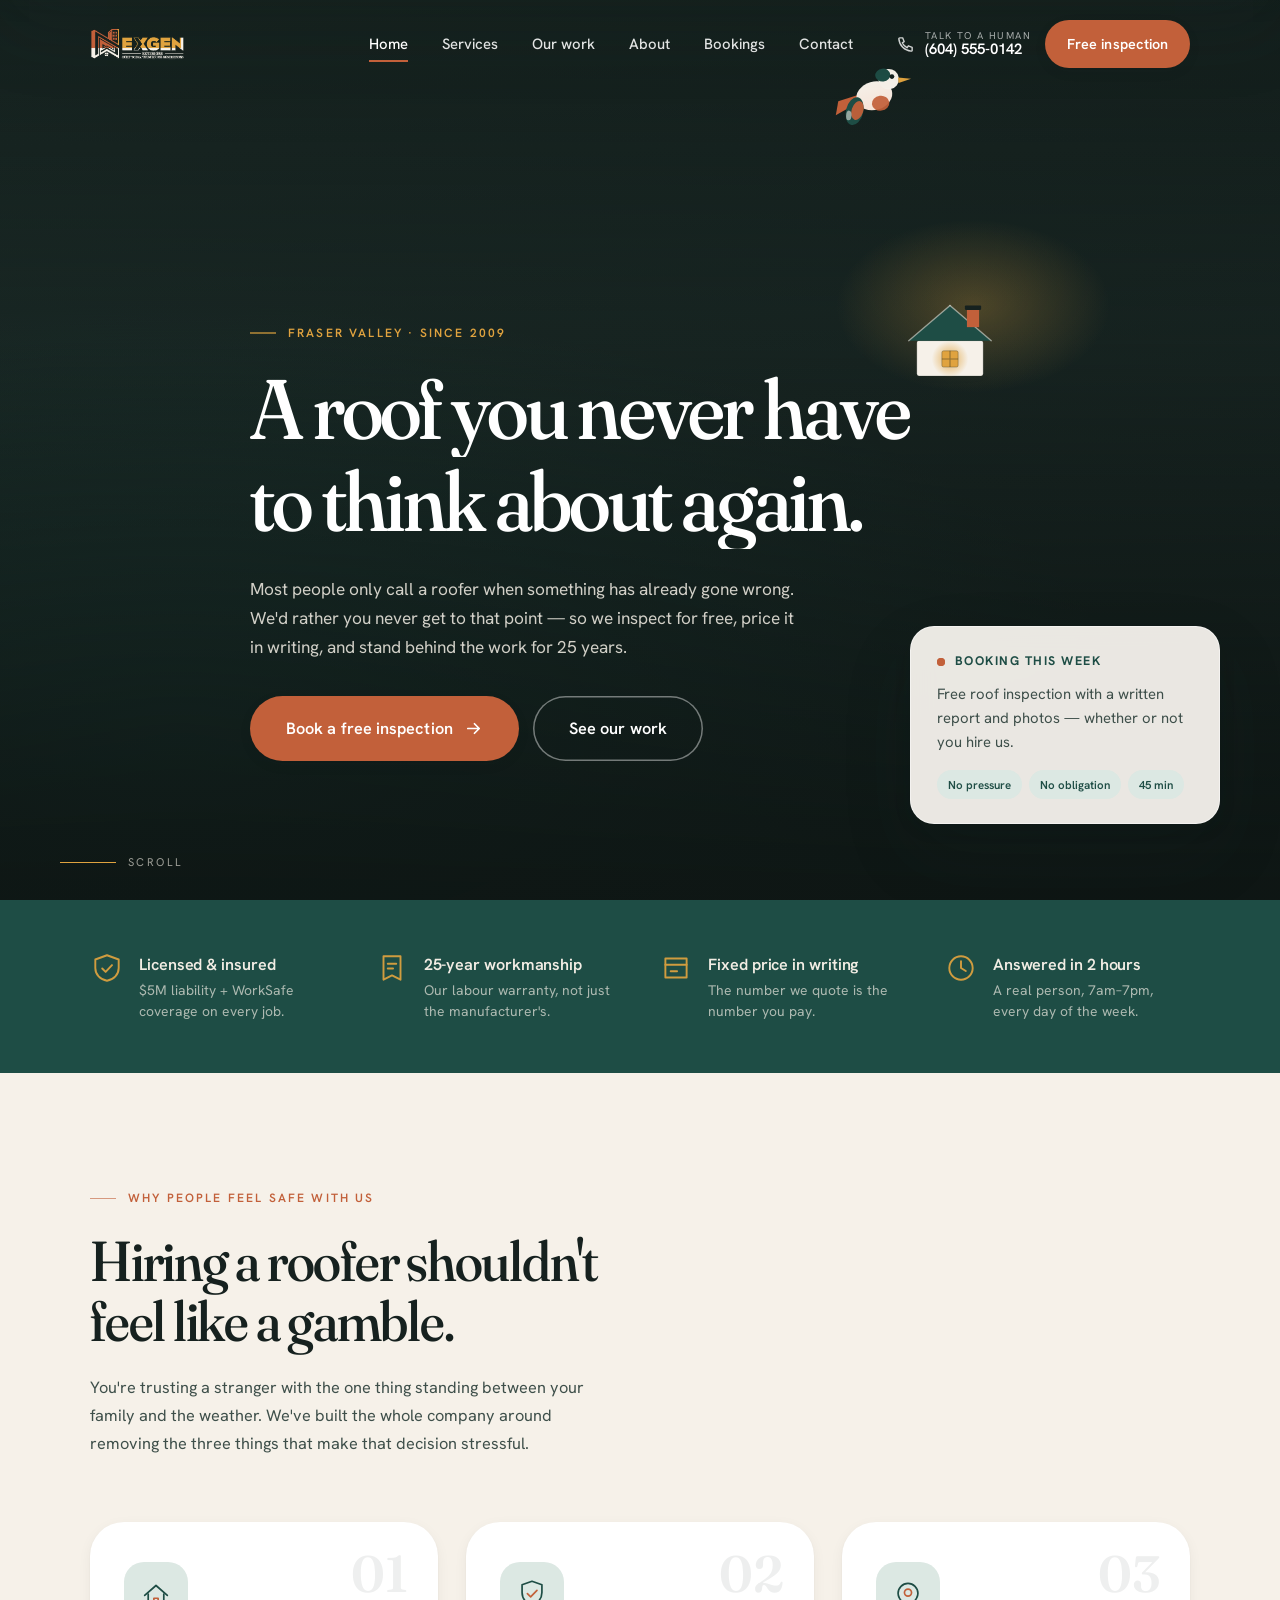
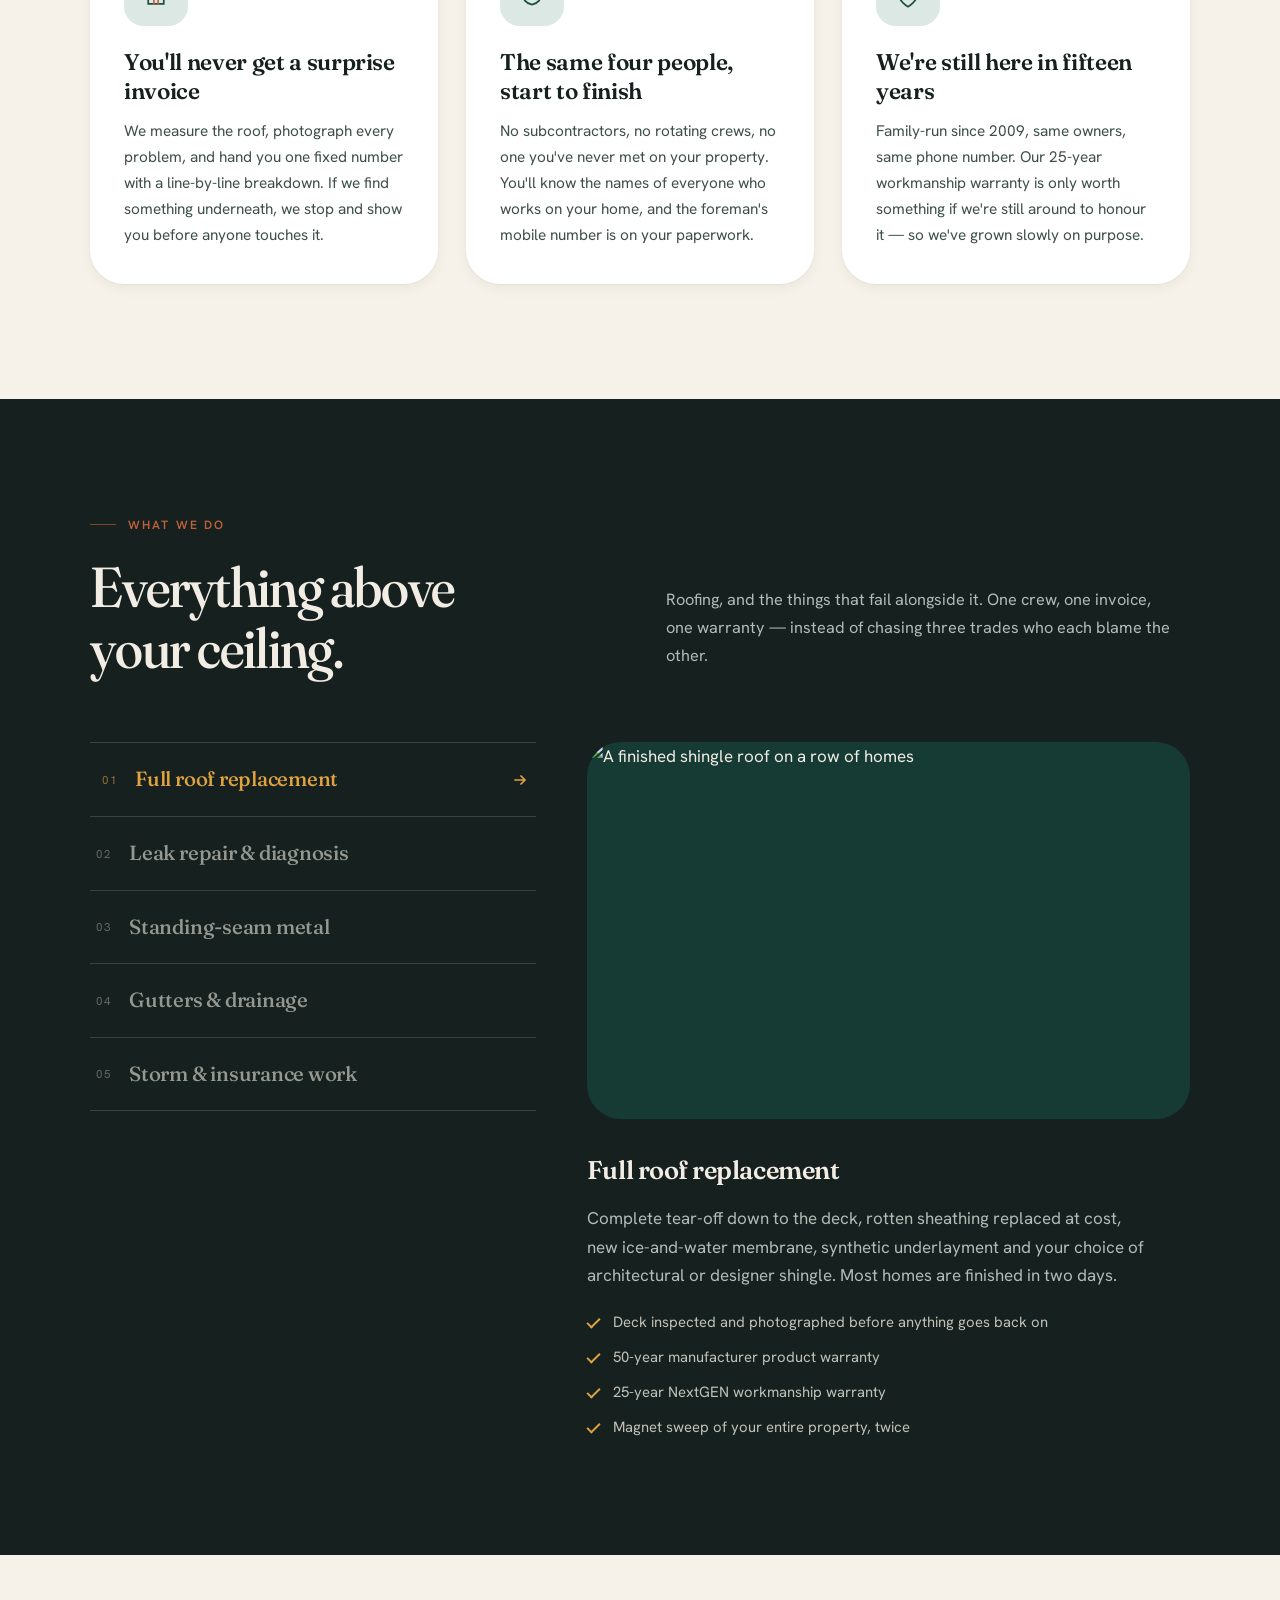
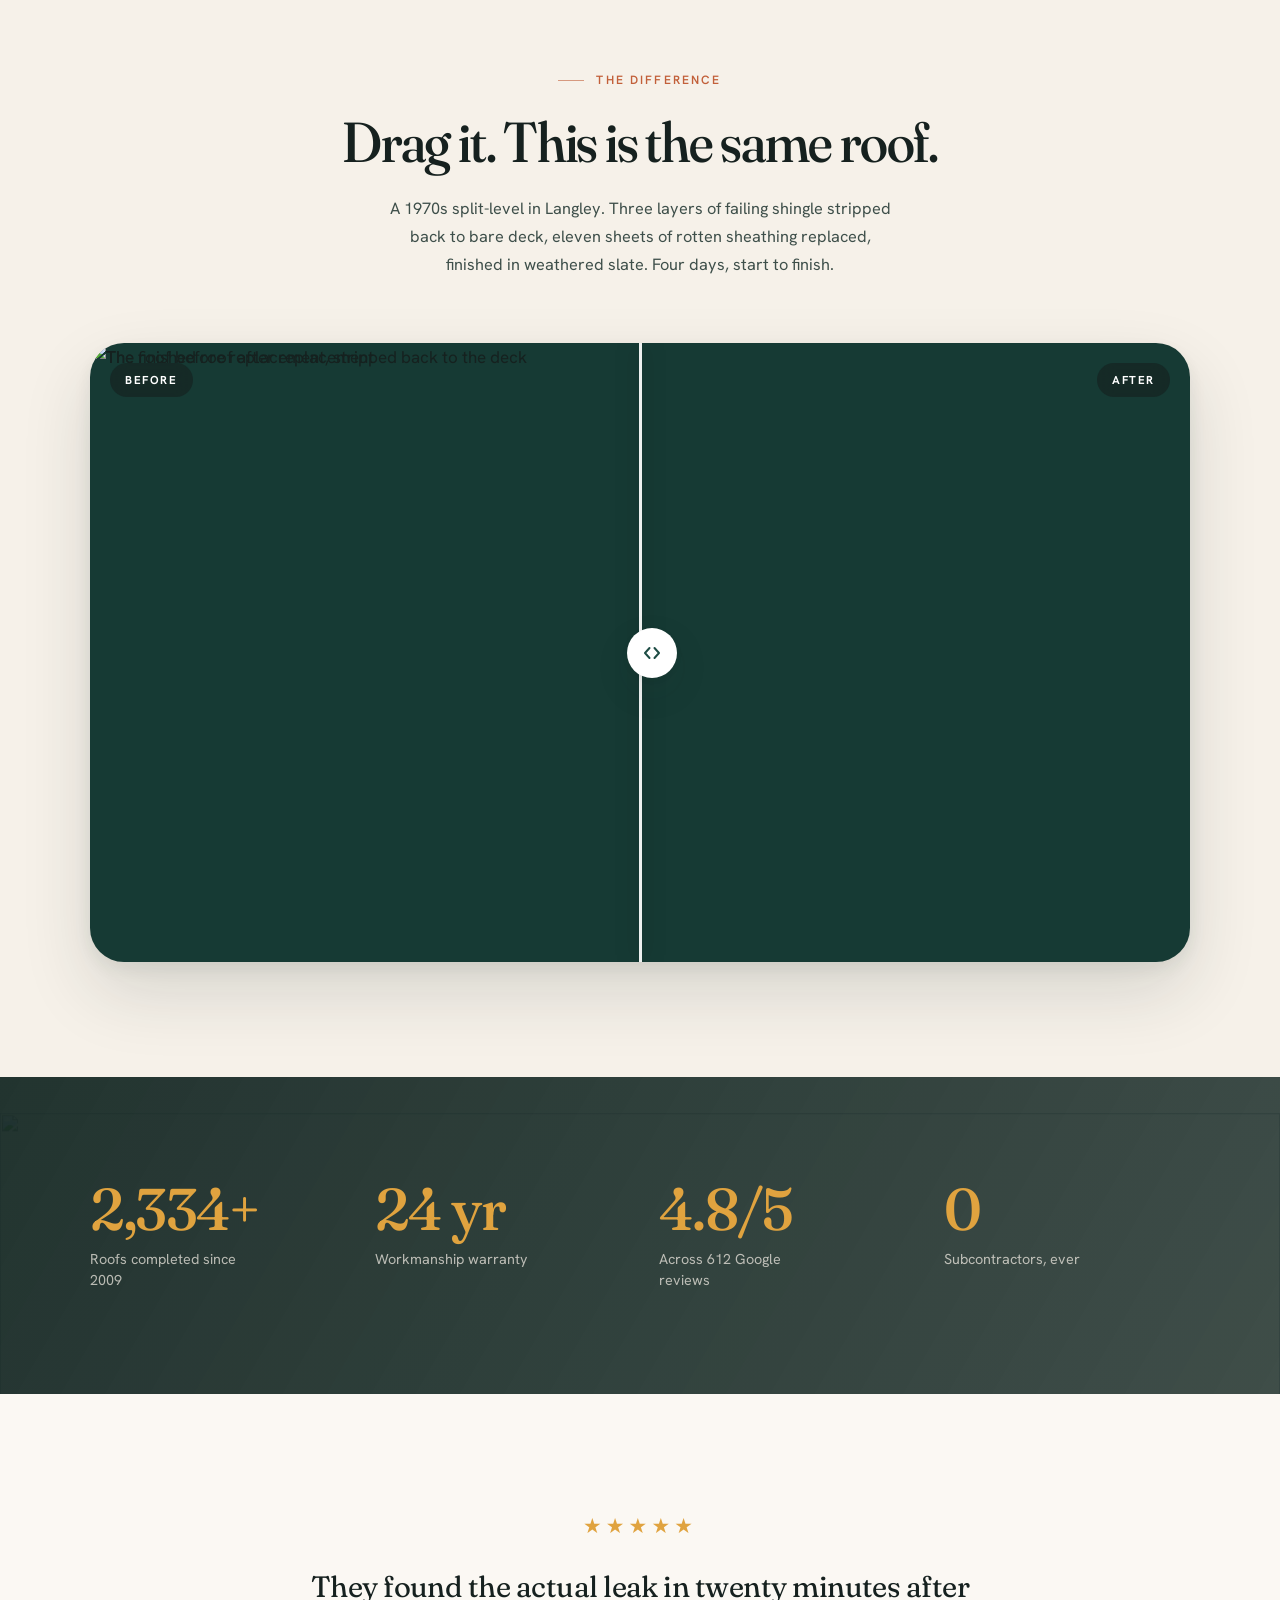
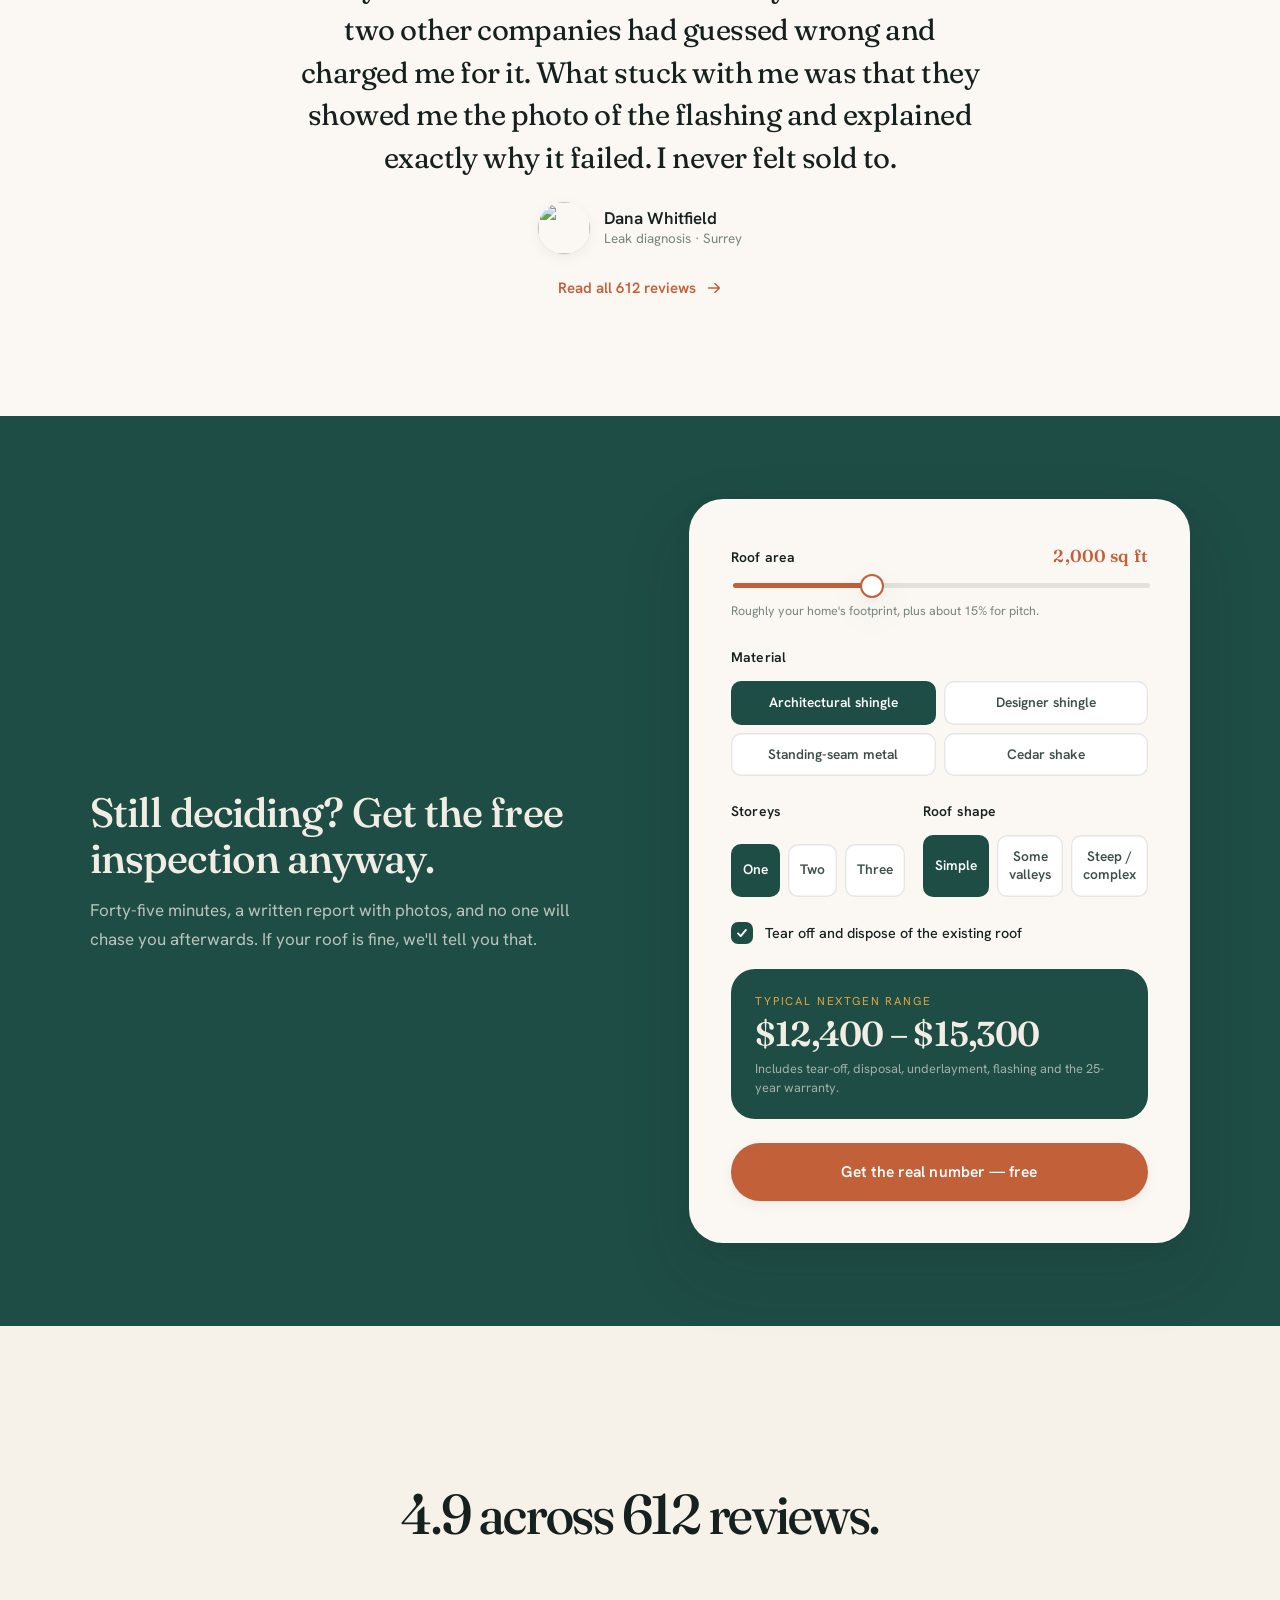
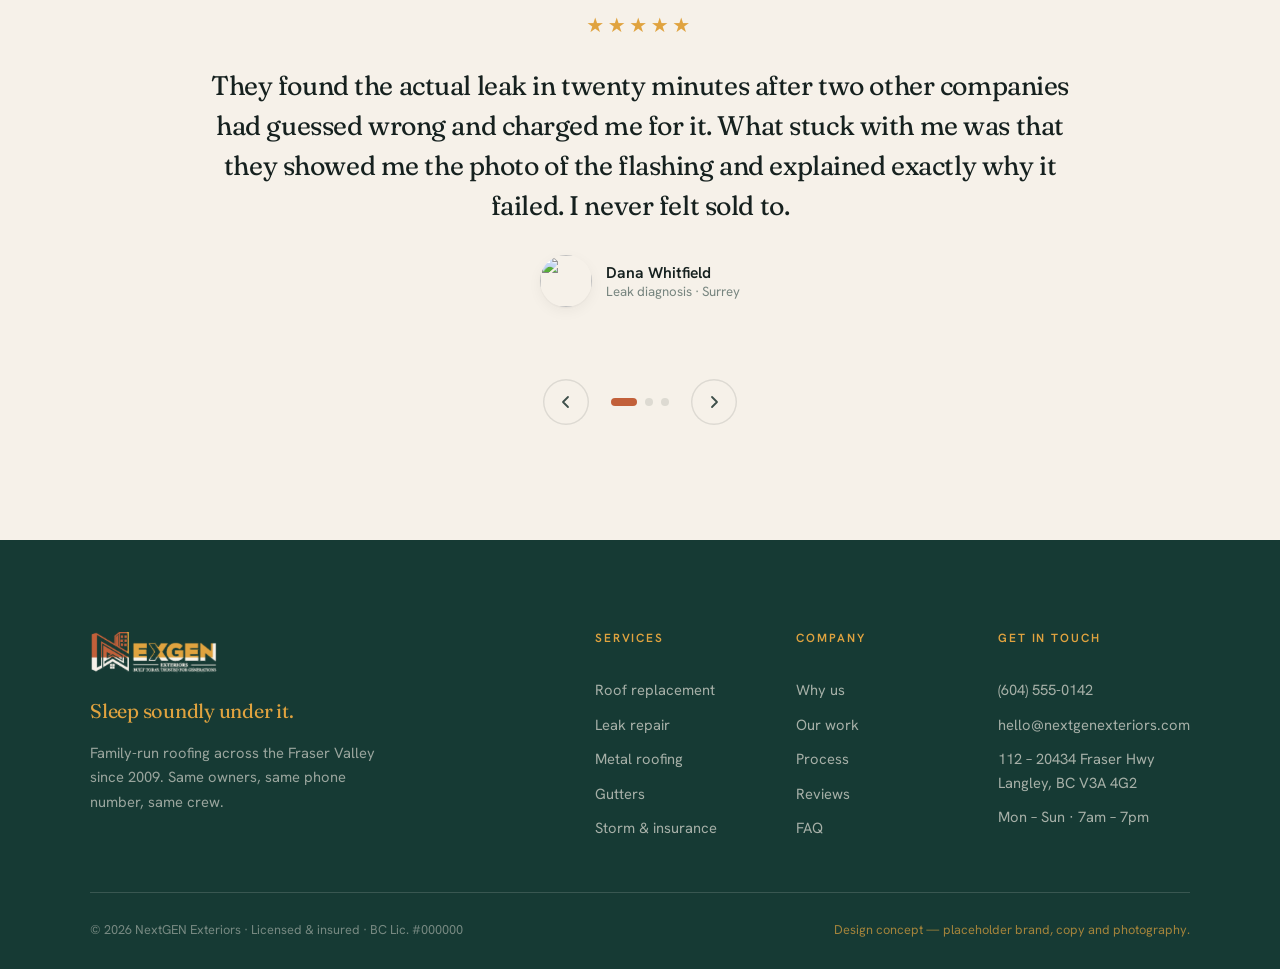
==== commit c695568f: "Fix invisible/low-contrast service list on the homepage .svc__tab and .svc__panel text (tab labels, " ====
--- a/index.html
+++ b/index.html
@@ -391,7 +391,7 @@
   </div>
 </section>
 <!-- ============ SERVICES TEASER ============ -->
-<section class="sec steaser" id="promise-next">
+<section class="sec sec--dark steaser" id="promise-next">
   <div class="wrap">
     <header class="sec__head sec__head--split">
       <div>
--- a/styles.css
+++ b/styles.css
@@ -194,6 +194,13 @@
 }
 .hdr.is-stuck{padding:11px 0}
 .hdr.is-stuck::before{opacity:1}
+/* .mnav (z-index:105) slides in with a transform right underneath .hdr
+   (z-index:110). A live backdrop-filter blur sampling that animating layer
+   is what produces a garbled/dithered compositor artifact on mobile GPUs
+   during the transition — so drop the blur to a flat, matching fill for as
+   long as the menu is open (body.is-locked is already toggled by main.js
+   in lockstep with the menu, no JS change needed). */
+body.is-locked .hdr::before{backdrop-filter:none; -webkit-backdrop-filter:none; opacity:1; background:var(--canvas)}
 .hdr.is-hidden{transform:translateY(-104%); transition:transform .5s var(--e-out), padding .5s var(--e-out)}
 .hdr__in{
   position:relative; width:100%; max-width:var(--wrap); margin-inline:auto;
@@ -211,8 +218,8 @@
   transition:opacity .45s var(--e-soft);
 }
 .logo__img--for-light{opacity:0}
-.hdr.is-stuck .logo__img--for-dark{opacity:0}
-.hdr.is-stuck .logo__img--for-light{opacity:1}
+.hdr.is-stuck .logo__img--for-dark,body.is-locked .hdr .logo__img--for-dark{opacity:0}
+.hdr.is-stuck .logo__img--for-light,body.is-locked .hdr .logo__img--for-light{opacity:1}
 
 .nav{display:flex; gap:4px; margin-left:auto}
 .nav a{
@@ -232,7 +239,7 @@
 .hdr__act{display:flex; align-items:center; gap:14px; margin-left:auto}
 .nav+.hdr__act{margin-left:0}
 .tel{display:flex; align-items:center; gap:10px; color:#fff; transition:color .45s var(--e-soft)}
-.hdr.is-stuck .tel{color:var(--brand)}
+.hdr.is-stuck .tel,body.is-locked .hdr .tel{color:var(--brand)}
 .tel svg{width:19px; height:19px; opacity:.8}
 .tel span{display:flex; flex-direction:column; line-height:1.15}
 .tel i{font-style:normal; font-size:.62rem; letter-spacing:.14em; text-transform:uppercase; opacity:.62}
@@ -240,12 +247,12 @@
 .tel:hover svg{opacity:1}
 
 .burger{display:none; width:44px; height:44px; border-radius:50%; position:relative; box-shadow:inset 0 0 0 1.4px rgba(255,255,255,.3)}
-.hdr.is-stuck .burger{box-shadow:inset 0 0 0 1.4px var(--line)}
+.hdr.is-stuck .burger,body.is-locked .hdr .burger{box-shadow:inset 0 0 0 1.4px var(--line)}
 .burger span{
   position:absolute; left:13px; width:18px; height:1.8px; background:#fff; border-radius:2px;
   transition:transform .45s var(--e-out), opacity .3s var(--e-soft), background .45s var(--e-soft);
 }
-.hdr.is-stuck .burger span{background:var(--brand)}
+.hdr.is-stuck .burger span,body.is-locked .hdr .burger span{background:var(--brand)}
 .burger span:nth-child(1){top:19px}
 .burger span:nth-child(2){top:25px}
 .burger[aria-expanded="true"] span:nth-child(1){transform:translateY(3px) rotate(45deg)}
@@ -255,6 +262,11 @@
   position:fixed; inset:0 0 auto 0; z-index:105; padding:104px var(--gut) 34px;
   background:var(--canvas); display:flex; flex-direction:column; gap:2px;
   transform:translateY(-100%); transition:transform .6s var(--e-out); box-shadow:var(--sh-3);
+  /* short/landscape phones can't fit header padding + 6 links + phone + button
+     in one screen; without this the lowest items sit past the viewport edge
+     with no way to scroll to them, since a fixed element doesn't scroll with
+     the page. */
+  max-height:100svh; overflow-y:auto;
 }
 .mnav.is-open{transform:none}
 .mnav a{padding:15px 0; font-family:var(--display); font-size:1.5rem; font-weight:500; border-bottom:1px solid var(--line-2)}
@@ -854,11 +866,22 @@
 @media (max-width:560px){
   .hdr__act .btn{display:none}
   .hdr__in{gap:14px}
-  .logo__badge{padding:6px 10px}
-  .logo__img{height:27px}
+  .logo__lockup{height:27px}
 }
 
 @media (max-width:1024px){
+  /* the floating card + full-size bird/house scene is tuned for the wide
+     desktop hero; on tablets there isn't enough width left beside .hero__in
+     for the card not to collide with the CTA row, so tablets get the same
+     stacked treatment as phones instead of a half-fixed in-between layout */
+  .hero{display:block; min-height:auto; padding:142px 0 56px}
+  .hero__in{max-width:none}
+  .hero__bird{transform:scale(.55); transform-origin:700px 470px}
+  .hero__house{transform:scale(.55); transform-origin:74px 10px}
+  .hero__card{position:relative; right:auto; bottom:auto; width:auto; margin:32px var(--gut) 0}
+  .hero__scroll{display:none}
+  .hero__cta{flex-direction:column; align-items:stretch}
+  .hero__cta .btn{width:100%}
   .assure__grid{grid-template-columns:1fr 1fr; gap:26px}
   .promise__grid{grid-template-columns:1fr; gap:16px}
   .svc{grid-template-columns:1fr; gap:34px}
@@ -882,18 +905,11 @@
 
 @media (max-width:768px){
   body{font-size:16px}
-  /* the art needs a band of sky between the header and the copy; the hero
-     stacks here, so make that room explicitly rather than letting them collide */
-  /* .hero is a flex row; once the card goes static it becomes a sibling of the
-     copy and the two squeeze each other, so stack them explicitly */
-  .hero{display:block; min-height:auto; padding:142px 0 56px}
-  .hero__in{max-width:none}
-  .hero__bird{transform:scale(.55); transform-origin:700px 470px}
-  .hero__house{transform:scale(.55); transform-origin:74px 10px}
-  .hero__card{position:relative; right:auto; bottom:auto; width:auto; margin:32px var(--gut) 0}
-  .hero__scroll{display:none}
-  .hero__cta{flex-direction:column; align-items:stretch}
-  .hero__cta .btn{width:100%}
+  /* iOS Safari zooms the whole page in on focus for any text input under
+     16px; .inp fields render at .97rem (~15.5px off the 16px html default),
+     so without this every tap into the estimate/booking/contact forms
+     triggers an unwanted zoom */
+  .inp input,.inp select,.inp textarea{font-size:16px}
   .assure__grid{grid-template-columns:1fr; gap:22px}
   .stats__grid{grid-template-columns:1fr 1fr; gap:26px}
   .work__grid{grid-template-columns:1fr; grid-auto-rows:230px}
